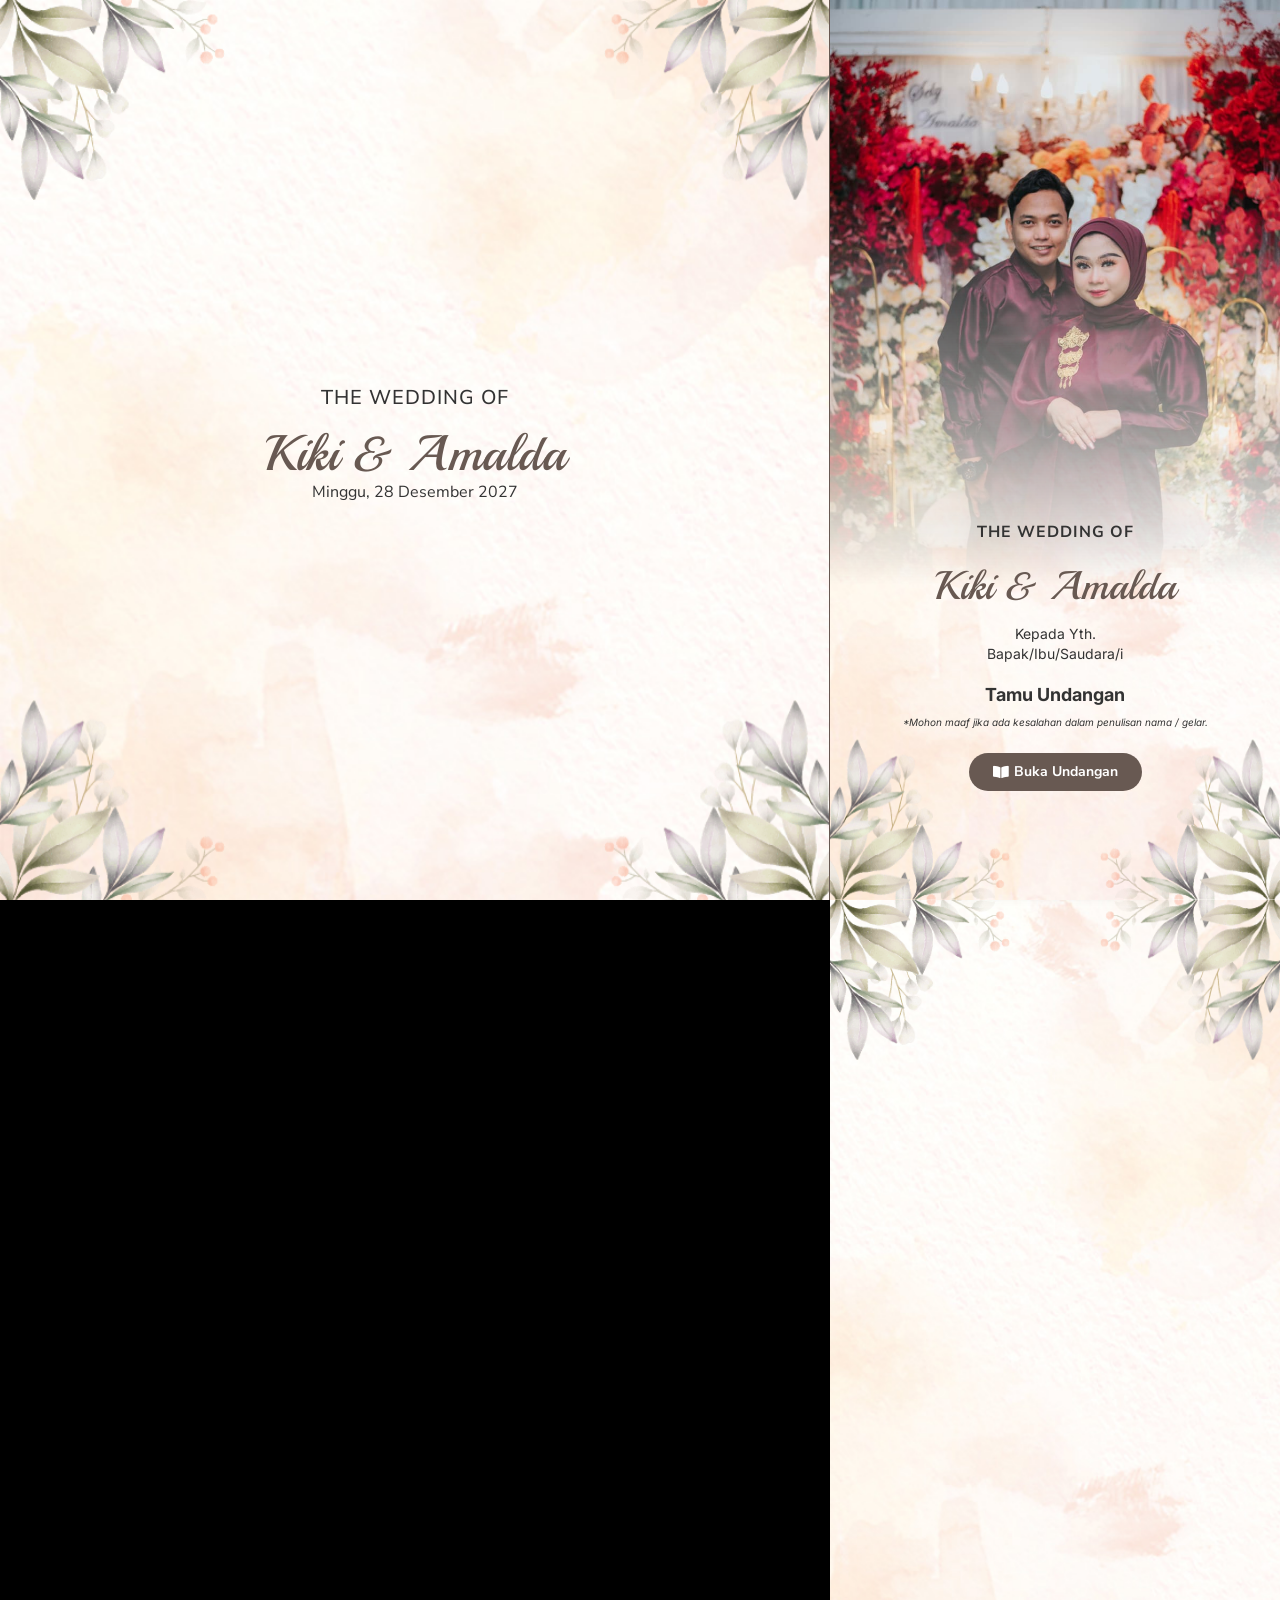
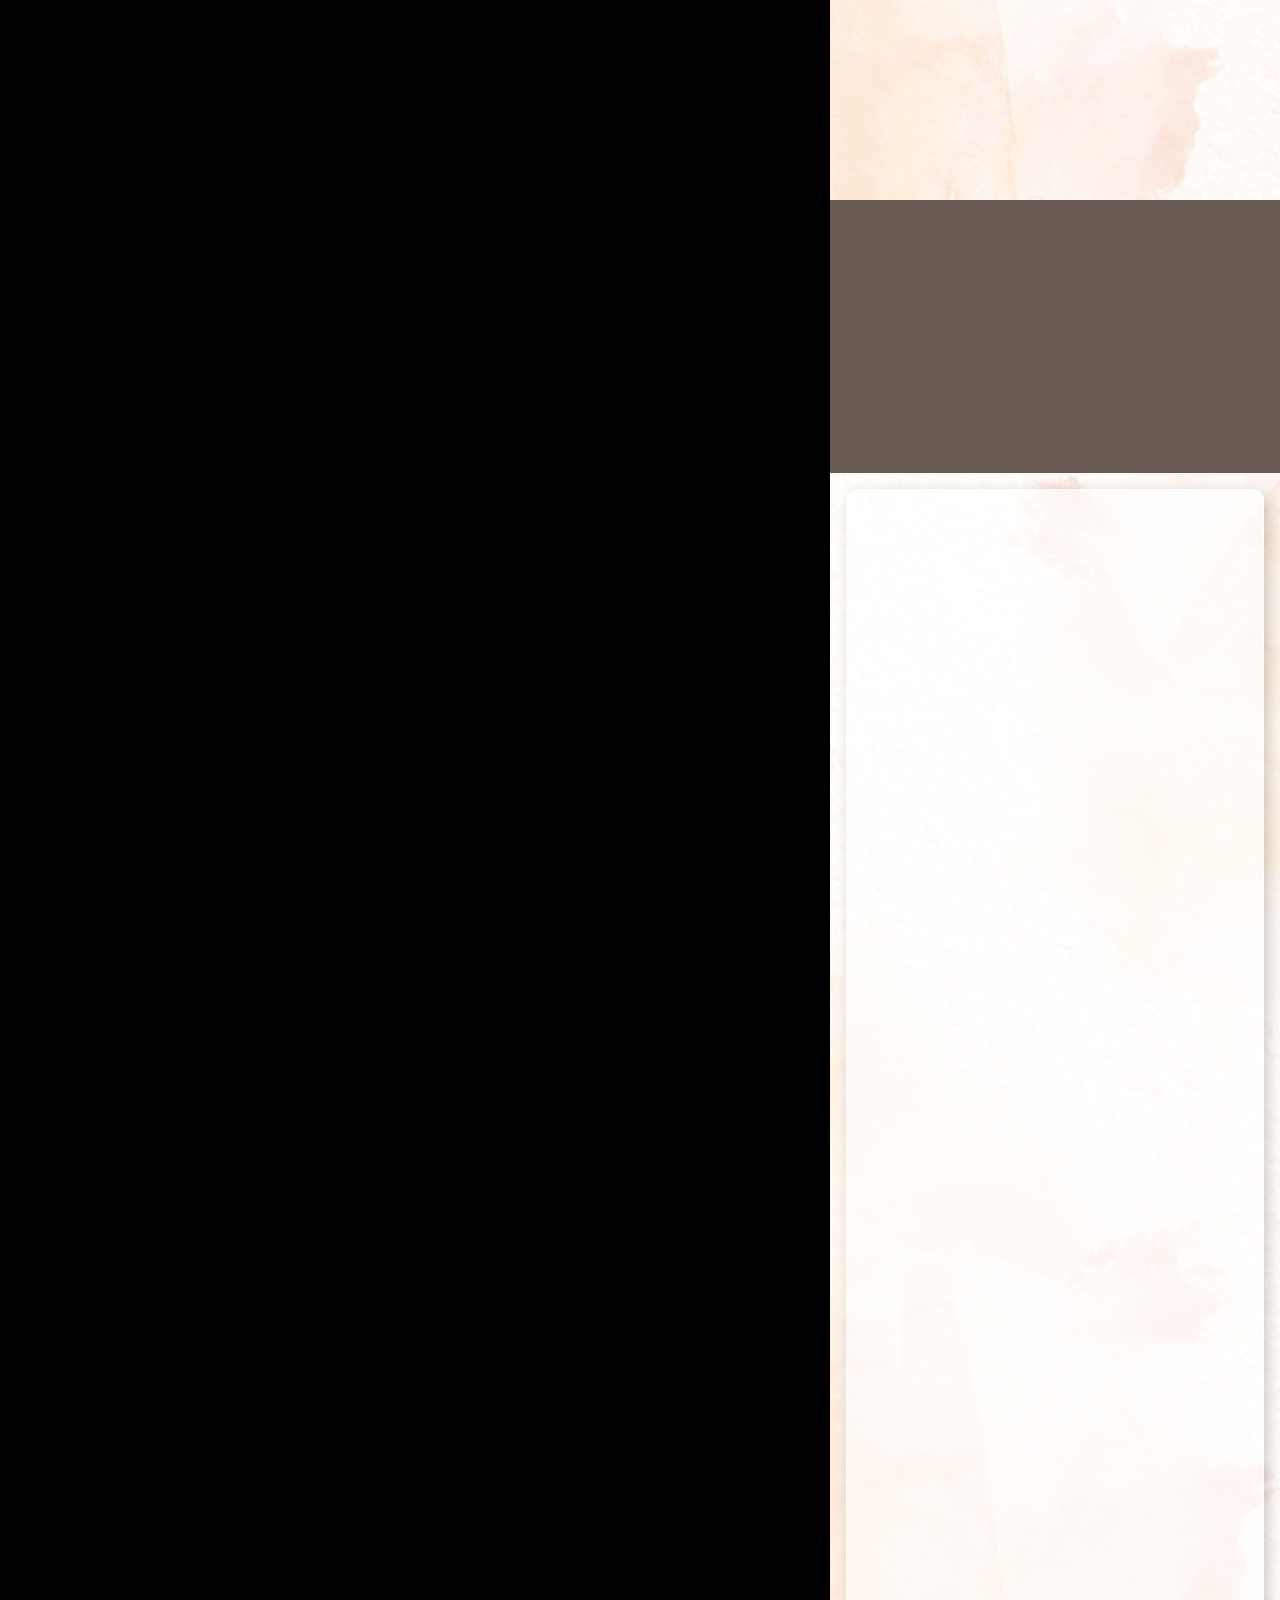
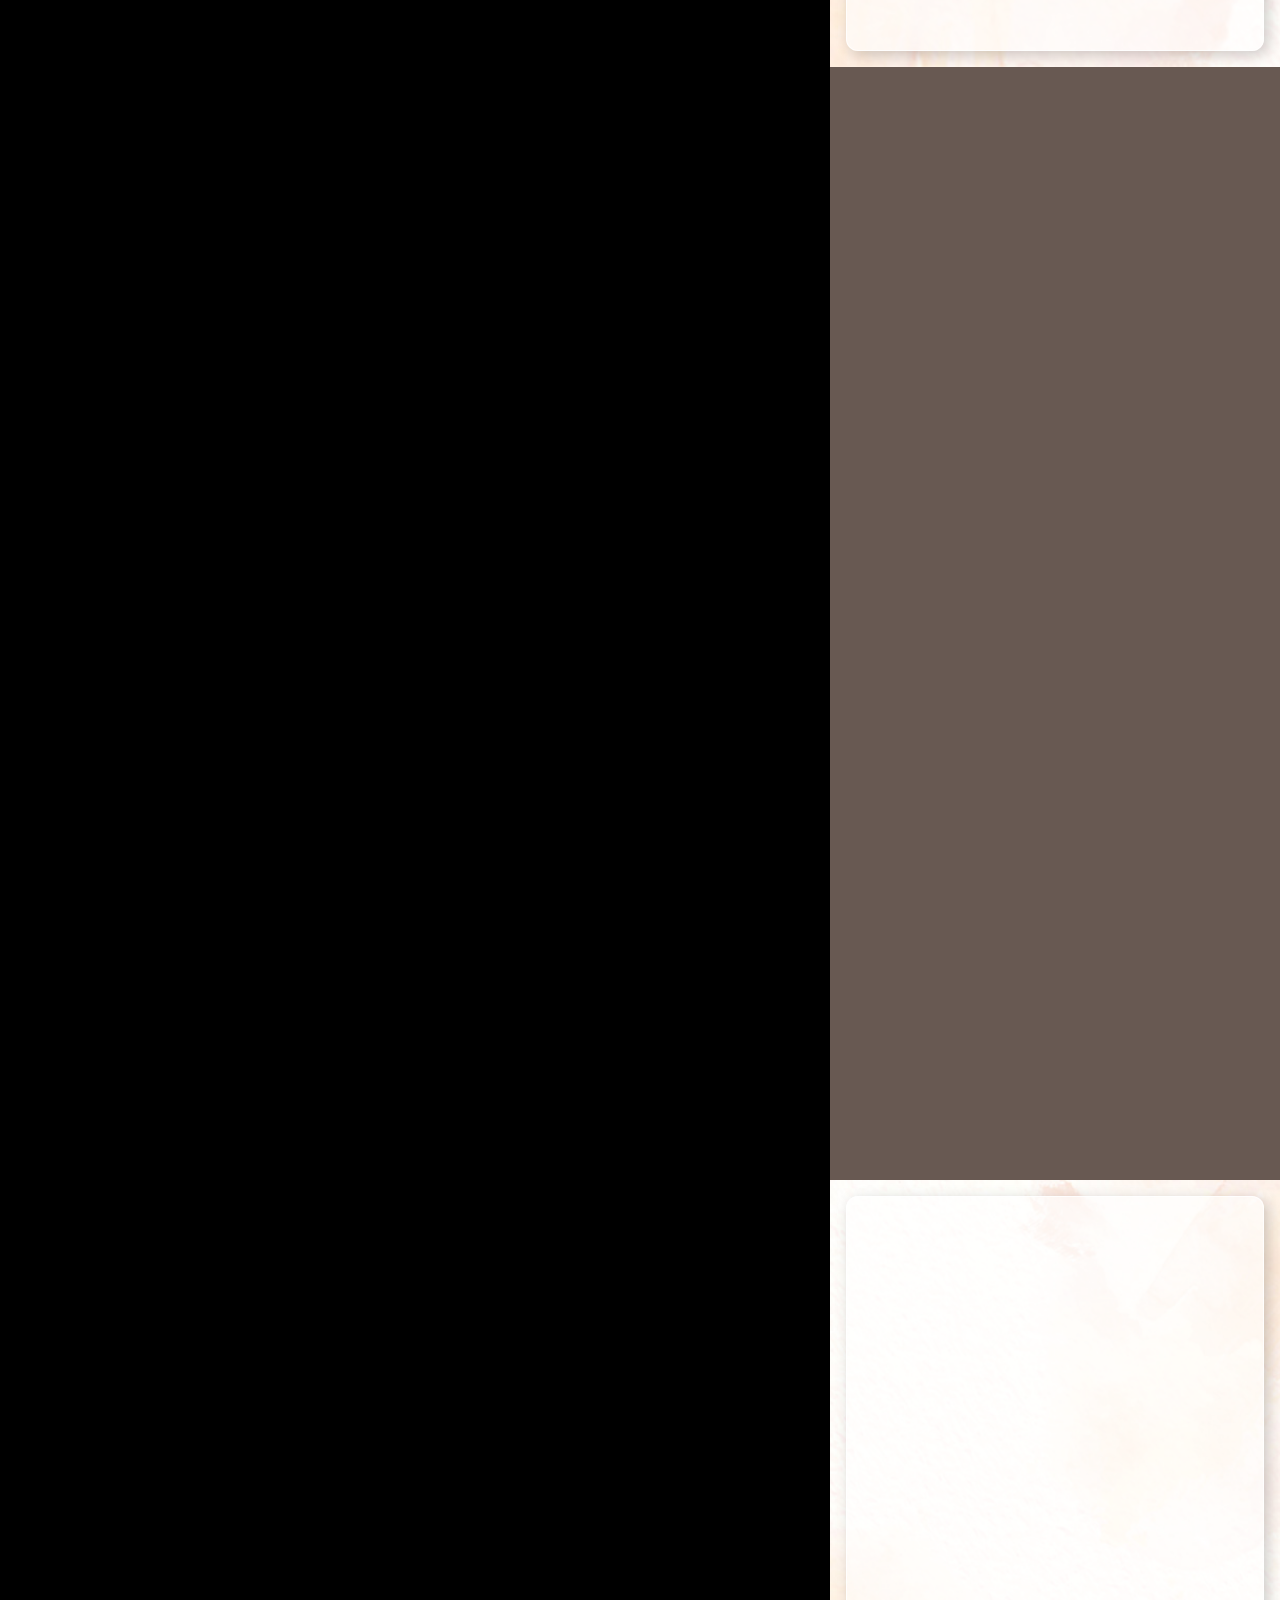
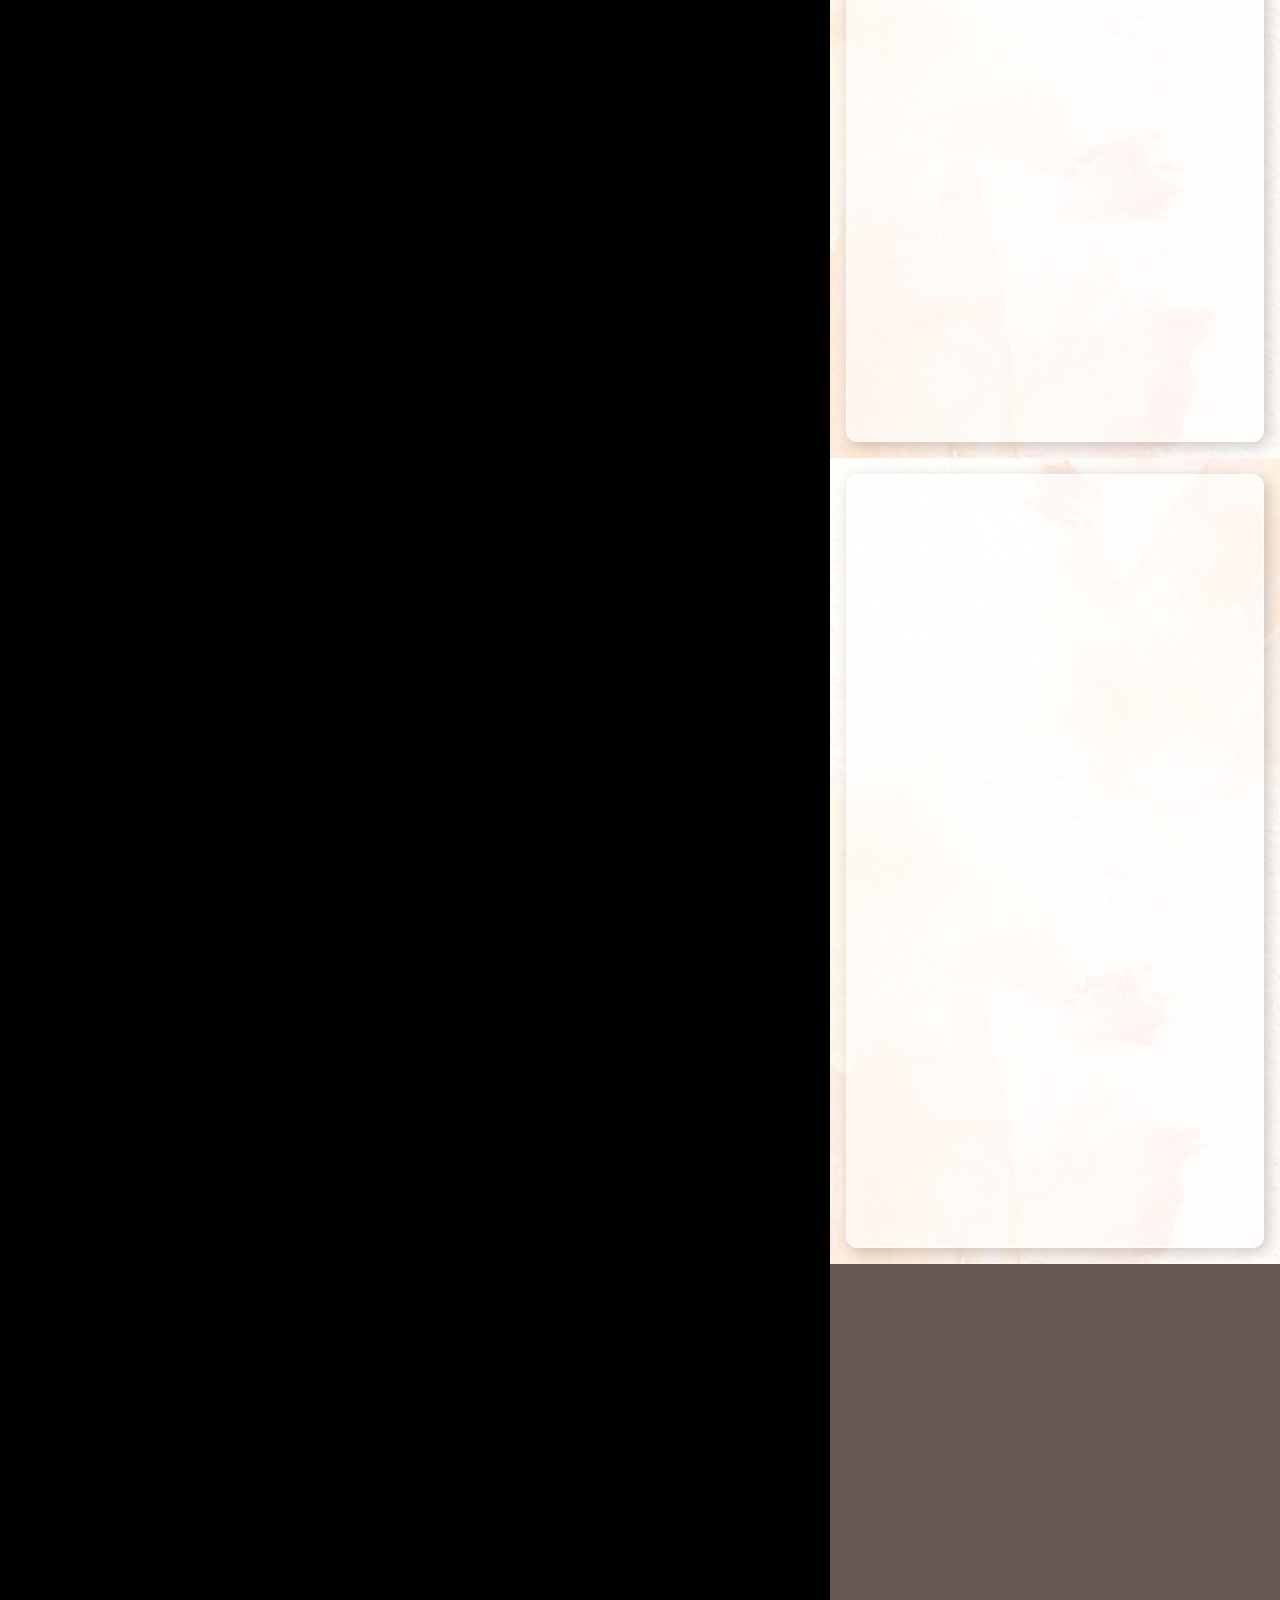
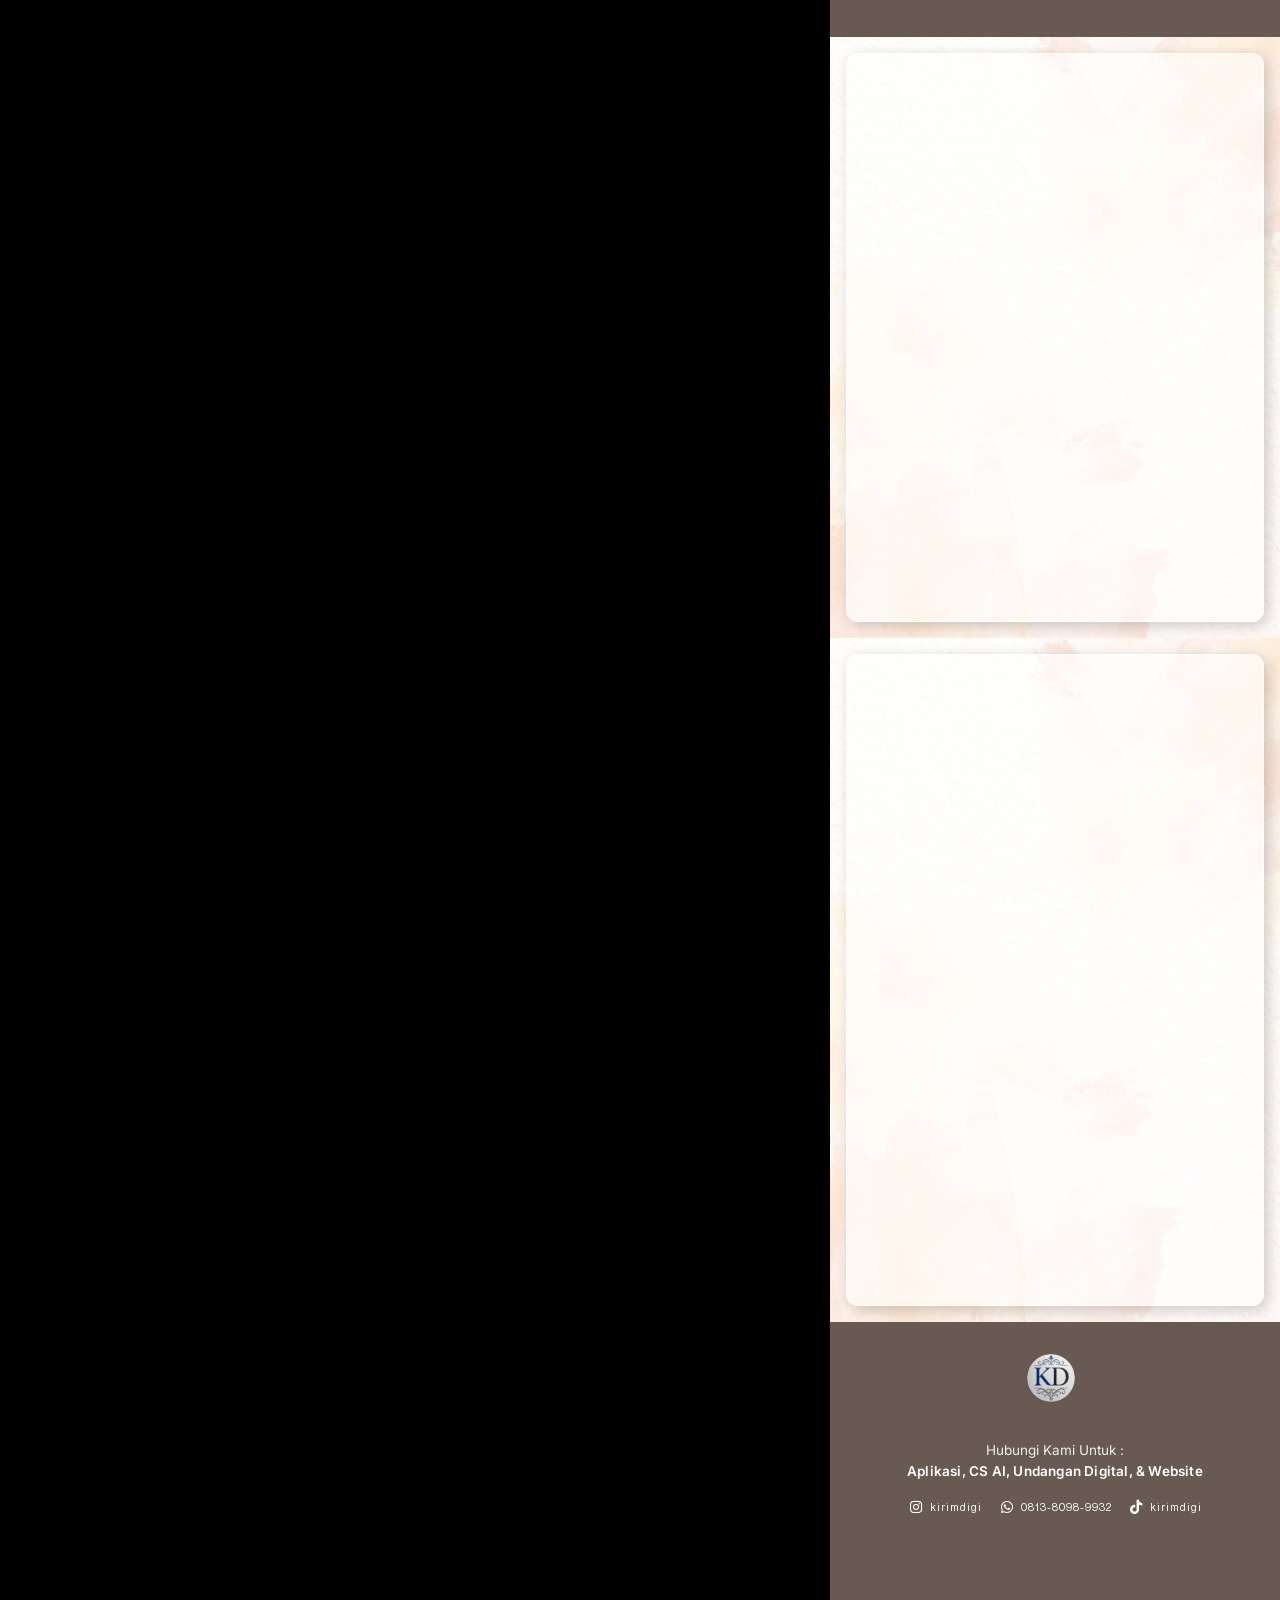
==== index.html @ b4b6f0a9 "Initial commit: Website Undangan Pernikahan Kiki & Amalda with RSVP Google Apps Script" ====
﻿<!doctype html>
<html lang="id" prefix="og: https://ogp.me/ns#">
  <head>
    <!-- Google Fonts for Invitimo Theme -->
    <link rel="preconnect" href="https://fonts.googleapis.com" />
    <link rel="preconnect" href="https://fonts.gstatic.com" crossorigin />
    <link
      href="https://fonts.googleapis.com/css2?family=Galada&family=Inter:wght@300;400;500;600;700;800&family=Lexend:wght@300;400;500;600;700&family=Nunito+Sans:ital,opsz,wght@0,6..12,300..800;1,6..12,300..800&family=Playball&family=Roboto+Slab:wght@300;400;500;700&family=Roboto:ital,wght@0,300;0,400;0,500;0,700;1,400&family=Sora:wght@300;400;600;700&display=swap"
      rel="stylesheet"
    />
    <style>
      .playball .elementor-heading-title,
      .playball {
        font-family: 'Playball', cursive !important;
      }
      .elementor-element-9d53b62 {
        text-align: center;
      }
      .elementor-element-9d53b62 > .elementor-widget-container {
        margin: 0;
        padding: 0 1em;
      }
      .elementor-element-9d53b62 .elementor-heading-title,
      .guest-name-title {
        font-family: 'Inter', Sans-serif !important;
        font-size: 18px !important;
        font-weight: 700 !important;
        color: #333333 !important;
        line-height: 1.4 !important;
      }
      .timeline-item__card-img {
        overflow: hidden !important;
        border-radius: 14px 14px 0 0 !important;
      }
                  .moments-gallery-card:hover {
        transform: translateY(-3px) scale(1.02);
        box-shadow: 0 8px 20px rgba(0,0,0,0.15) !important;
      }
      .moments-gallery-card img {
        width: 100% !important;
        height: auto !important;
        display: block !important;
      }
      .timeline-item__card-img img {
        width: 100% !important;
        height: auto !important;
        max-height: 520px !important;
        object-fit: cover !important;
        object-position: center !important;
        display: block !important;
        margin: 0 auto !important;
        border-radius: 14px 14px 0 0 !important;
      }
    </style>
    <meta charset="UTF-8" />
    <link rel="icon" type="image/png" href="ICON KIRIMDIGI.png" />
    <link rel="shortcut icon" type="image/png" href="ICON KIRIMDIGI.png" />
    <link rel="apple-touch-icon" href="ICON KIRIMDIGI.png" />
    <title>Kiki 🤎 Amalda</title>
    <meta
      name="description"
      content="Hadiri Pernikahan Kiki 🤎 Amalda. Hari Rabu, 9 Desember 2026 ya😊"
    />
    <meta name="robots" content="follow, noindex" />
    <meta property="og:locale" content="id_ID" />
    <meta property="og:type" content="article" />
    <meta property="og:title" content="Kiki 🤎 Amalda" />
    <meta
      property="og:description"
      content="Hadiri Pernikahan Kiki 🤎 Amalda. Hari Rabu, 9 Desember 2026 ya😊"
    />
    <meta property="og:url" content="https://invitimo2.my.id/s01/" />
    <meta property="og:site_name" content="Invisimple ID - Undangan Website" />
    <meta property="article:section" content="Pernikahan" />
    <meta property="og:updated_time" content="2026-07-03T22:02:33+07:00" />
    <meta property="og:image" content="https://i.pinimg.com/736x/e7/f1/50/e7f1507cf648170549f8c8dc455ece92.jpg" />
    <meta property="og:image:secure_url" content="https://i.pinimg.com/736x/e7/f1/50/e7f1507cf648170549f8c8dc455ece92.jpg" />
    <meta property="og:image:width" content="500" />
    <meta property="og:image:height" content="500" />
    <meta property="og:image:alt" content="Kiki 🤎 Amalda" />
    <meta property="og:image:type" content="image/jpeg" />
    <meta
      property="article:published_time"
      content="2024-10-15T21:14:21+07:00"
    />
    <meta
      property="article:modified_time"
      content="2026-07-03T22:02:33+07:00"
    />
    <meta name="twitter:card" content="summary_large_image" />
    <meta name="twitter:title" content="Kiki 🤎 Amalda" />
    <meta
      name="twitter:description"
      content="Hadiri Pernikahan Kiki 🤎 Amalda. Hari Rabu, 9 Desember 2026 ya😊"
    />
    <meta name="twitter:image" content="https://i.pinimg.com/736x/e7/f1/50/e7f1507cf648170549f8c8dc455ece92.jpg" />
    <meta name="twitter:label1" content="Ditulis oleh" />
    <meta name="twitter:data1" content="1nv1s1mpl3" />
    <meta name="twitter:label2" content="Waktunya membaca" />
    <meta name="twitter:data2" content="Kurang dari semenit" />
    <script type="application/ld+json" class="rank-math-schema">
      {
        "@context": "https://schema.org",
        "@graph": [
          {
            "@type": ["Person", "Organization"],
            "@id": "https://invitimo2.my.id/#person",
            "name": "Invisimple ID - Undangan Website",
            "logo": {
              "@type": "ImageObject",
              "@id": "https://invitimo2.my.id/#logo",
              "url": "https://the.invisimple.id/wp-content/uploads/2024/05/icon-invitaja-150x150.png",
              "contentUrl": "https://the.invisimple.id/wp-content/uploads/2024/05/icon-invitaja-150x150.png",
              "caption": "Invisimple ID - Undangan Website",
              "inLanguage": "id"
            },
            "image": {
              "@type": "ImageObject",
              "@id": "https://invitimo2.my.id/#logo",
              "url": "https://the.invisimple.id/wp-content/uploads/2024/05/icon-invitaja-150x150.png",
              "contentUrl": "https://the.invisimple.id/wp-content/uploads/2024/05/icon-invitaja-150x150.png",
              "caption": "Invisimple ID - Undangan Website",
              "inLanguage": "id"
            }
          },
          {
            "@type": "WebSite",
            "@id": "https://invitimo2.my.id/#website",
            "url": "https://invitimo2.my.id",
            "name": "Invisimple ID - Undangan Website",
            "publisher": { "@id": "https://invitimo2.my.id/#person" },
            "inLanguage": "id"
          },
          {
            "@type": "ImageObject",
            "@id": "https://i.pinimg.com/736x/e7/f1/50/e7f1507cf648170549f8c8dc455ece92.jpg",
            "url": "https://i.pinimg.com/736x/e7/f1/50/e7f1507cf648170549f8c8dc455ece92.jpg",
            "width": "500",
            "height": "500",
            "inLanguage": "id"
          },
          {
            "@type": "WebPage",
            "@id": "https://invitimo2.my.id/s01/#webpage",
            "url": "https://invitimo2.my.id/s01/",
            "name": "Kiki 🤎 Amalda",
            "datePublished": "2024-10-15T21:14:21+07:00",
            "dateModified": "2026-07-03T22:02:33+07:00",
            "isPartOf": { "@id": "https://invitimo2.my.id/#website" },
            "primaryImageOfPage": {
              "@id": "https://i.pinimg.com/736x/e7/f1/50/e7f1507cf648170549f8c8dc455ece92.jpg"
            },
            "inLanguage": "id"
          },
          {
            "@type": "Person",
            "@id": "https://invitimo2.my.id/author/1nv1t4j4/",
            "name": "1nv1s1mpl3",
            "url": "https://invitimo2.my.id/author/1nv1t4j4/",
            "image": {
              "@type": "ImageObject",
              "@id": "https://secure.gravatar.com/avatar/7261eb66b6b7f72535ce5fb6ec1b8146d1f240d1655f2af83056c2c59945e163?s=96&amp;d=mm&amp;r=g",
              "url": "https://secure.gravatar.com/avatar/7261eb66b6b7f72535ce5fb6ec1b8146d1f240d1655f2af83056c2c59945e163?s=96&amp;d=mm&amp;r=g",
              "caption": "1nv1s1mpl3",
              "inLanguage": "id"
            },
            "sameAs": ["http://invisimple.id"]
          },
          {
            "@type": "BlogPosting",
            "headline": "Kiki 🤎 Amalda",
            "datePublished": "2024-10-15T21:14:21+07:00",
            "dateModified": "2026-07-03T22:02:33+07:00",
            "articleSection": "Pernikahan",
            "author": {
              "@id": "https://invitimo2.my.id/author/1nv1t4j4/",
              "name": "1nv1s1mpl3"
            },
            "publisher": { "@id": "https://invitimo2.my.id/#person" },
            "description": "Hadiri Pernikahan Kiki 🤎 Amalda. Hari Rabu, 9 Desember 2026 ya😊",
            "name": "Kiki 🤎 Amalda",
            "@id": "https://invitimo2.my.id/s01/#richSnippet",
            "isPartOf": { "@id": "https://invitimo2.my.id/s01/#webpage" },
            "image": {
              "@id": "https://i.pinimg.com/736x/e7/f1/50/e7f1507cf648170549f8c8dc455ece92.jpg"
            },
            "inLanguage": "id",
            "mainEntityOfPage": {
              "@id": "https://invitimo2.my.id/s01/#webpage"
            }
          }
        ]
      }
    </script>
    <link rel="dns-prefetch" href="//the.invisimple.id" />
    <link
      rel="alternate"
      title="oEmbed (JSON)"
      type="application/json+oembed"
      href="wp-json/oembed/1.0/embed?url=https%3A%2F%2Finvitimo2.my.id%2Fs01%2F"
    />
    <link
      rel="alternate"
      title="oEmbed (XML)"
      type="text/xml+oembed"
      href="wp-json/oembed/1.0/embed-1?url=https%3A%2F%2Finvitimo2.my.id%2Fs01%2F&#038;format=xml"
    />
    <style id="wp-img-auto-sizes-contain-inline-css">
      img:is([sizes="auto" i], [sizes^="auto," i]) {
        contain-intrinsic-size: 3000px 1500px;
      }
    </style>
    <link
      data-optimized="1"
      rel="stylesheet"
      id="dce-animations-css"
      href="wp-content/litespeed/css/3da7654ff5803577bc431290d1123cc2.css?ver=23cc2"
      media="all"
    />
    <link
      data-optimized="1"
      rel="stylesheet"
      id="wdsfa-public-performance-guard-css"
      href="wp-content/litespeed/css/a1459ff4f9f7fcdefa09c263a36b1b50.css?ver=b1b50"
      media="all"
    />
    <style id="wp-emoji-styles-inline-css">
      img.wp-smiley,
      img.emoji {
        display: inline !important;
        border: none !important;
        box-shadow: none !important;
        height: 1em !important;
        width: 1em !important;
        margin: 0 0.07em !important;
        vertical-align: -0.1em !important;
        background: none !important;
        padding: 0 !important;
      }
    </style>
    <style id="wp-block-library-inline-css">
      :root {
        --wp-block-synced-color: #7a00df;
        --wp-block-synced-color--rgb: 122, 0, 223;
        --wp-bound-block-color: var(--wp-block-synced-color);
        --wp-editor-canvas-background: #ddd;
        --wp-admin-theme-color: #007cba;
        --wp-admin-theme-color--rgb: 0, 124, 186;
        --wp-admin-theme-color-darker-10: rgb(0, 107, 160.5);
        --wp-admin-theme-color-darker-10--rgb: 0, 107, 160.5;
        --wp-admin-theme-color-darker-20: #005a87;
        --wp-admin-theme-color-darker-20--rgb: 0, 90, 135;
        --wp-admin-border-width-focus: 2px;
      }
      @media (min-resolution: 192dpi) {
        :root {
          --wp-admin-border-width-focus: 1.5px;
        }
      }
      .wp-element-button {
        cursor: pointer;
      }
      :root .has-very-light-gray-background-color {
        background-color: #eee;
      }
      :root .has-very-dark-gray-background-color {
        background-color: #313131;
      }
      :root .has-very-light-gray-color {
        color: #eee;
      }
      :root .has-very-dark-gray-color {
        color: #313131;
      }
      :root .has-vivid-green-cyan-to-vivid-cyan-blue-gradient-background {
        background: linear-gradient(135deg, #00d084 0%, #0693e3 100%);
      }
      :root .has-purple-crush-gradient-background {
        background: linear-gradient(
          135deg,
          #34e2e4 0%,
          #4721fb 50%,
          #ab1dfe 100%
        );
      }
      :root .has-hazy-dawn-gradient-background {
        background: linear-gradient(135deg, #faaca8 0%, #dad0ec 100%);
      }
      :root .has-subdued-olive-gradient-background {
        background: linear-gradient(135deg, #fafae1 0%, #67a671 100%);
      }
      :root .has-atomic-cream-gradient-background {
        background: linear-gradient(135deg, #fdd79a 0%, #004a59 100%);
      }
      :root .has-nightshade-gradient-background {
        background: linear-gradient(135deg, #330968 0%, #31cdcf 100%);
      }
      :root .has-midnight-gradient-background {
        background: linear-gradient(135deg, #020381 0%, #2874fc 100%);
      }
      :root {
        --wp--preset--font-size--normal: 16px;
        --wp--preset--font-size--huge: 42px;
      }
      .has-regular-font-size {
        font-size: 1em;
      }
      .has-larger-font-size {
        font-size: 2.625em;
      }
      .has-normal-font-size {
        font-size: var(--wp--preset--font-size--normal);
      }
      .has-huge-font-size {
        font-size: var(--wp--preset--font-size--huge);
      }
      :root .has-text-align-center {
        text-align: center;
      }
      :root .has-text-align-left {
        text-align: left;
      }
      :root .has-text-align-right {
        text-align: right;
      }
      .has-fit-text {
        white-space: nowrap !important;
      }
      #end-resizable-editor-section {
        display: none;
      }
      .aligncenter {
        clear: both;
      }
      .items-justified-left {
        justify-content: flex-start;
      }
      .items-justified-center {
        justify-content: center;
      }
      .items-justified-right {
        justify-content: flex-end;
      }
      .items-justified-space-between {
        justify-content: space-between;
      }
      .screen-reader-text {
        border: 0;
        clip-path: inset(50%);
        height: 1px;
        margin: -1px;
        overflow: hidden;
        padding: 0;
        position: absolute;
        width: 1px;
        word-wrap: normal !important;
        word-break: normal !important;
      }
      .screen-reader-text:focus {
        background-color: #ddd;
        clip-path: none;
        color: #444;
        display: block;
        font-size: 1em;
        height: auto;
        left: 5px;
        line-height: normal;
        padding: 15px 23px 14px;
        text-decoration: none;
        top: 5px;
        width: auto;
        z-index: 100000;
      }
      html :where(.has-border-color) {
        border-style: solid;
      }
      html
        :where(
          [style^="border-color"],
          [style*=";border-color"],
          [style*="; border-color"]
        ) {
        border-style: solid;
      }
      html
        :where(
          [style^="border-top-color"],
          [style*=";border-top-color"],
          [style*="; border-top-color"]
        ) {
        border-top-style: solid;
      }
      html
        :where(
          [style^="border-right-color"],
          [style*=";border-right-color"],
          [style*="; border-right-color"]
        ) {
        border-right-style: solid;
      }
      html
        :where(
          [style^="border-bottom-color"],
          [style*=";border-bottom-color"],
          [style*="; border-bottom-color"]
        ) {
        border-bottom-style: solid;
      }
      html
        :where(
          [style^="border-left-color"],
          [style*=";border-left-color"],
          [style*="; border-left-color"]
        ) {
        border-left-style: solid;
      }
      html
        :where(
          [style^="border-width"],
          [style*=";border-width"],
          [style*="; border-width"]
        ) {
        border-style: solid;
      }
      html
        :where(
          [style^="border-top-width"],
          [style*=";border-top-width"],
          [style*="; border-top-width"]
        ) {
        border-top-style: solid;
      }
      html
        :where(
          [style^="border-right-width"],
          [style*=";border-right-width"],
          [style*="; border-right-width"]
        ) {
        border-right-style: solid;
      }
      html
        :where(
          [style^="border-bottom-width"],
          [style*=";border-bottom-width"],
          [style*="; border-bottom-width"]
        ) {
        border-bottom-style: solid;
      }
      html
        :where(
          [style^="border-left-width"],
          [style*=";border-left-width"],
          [style*="; border-left-width"]
        ) {
        border-left-style: solid;
      }
      html :where(img[class*="wp-image-"]) {
        height: auto;
        max-width: 100%;
      }
      :where(figure) {
        margin: 0 0 1em 0;
      }
      html :where(.is-position-sticky) {
        --wp-admin--admin-bar--position-offset: var(
          --wp-admin--admin-bar--height,
          0px
        );
      }
      @media screen and (max-width: 600px) {
        html :where(.is-position-sticky) {
          --wp-admin--admin-bar--position-offset: 0px;
        }
      }
    </style>
    <style id="classic-theme-styles-inline-css">
      .wp-block-button__link {
        color: #fff;
        background-color: #32373c;
        border-radius: 9999px;
        box-shadow: none;
        text-decoration: none;
        padding: calc(0.667em + 2px) calc(1.333em + 2px);
        font-size: 1.125em;
      }
      .wp-block-file__button {
        background: #32373c;
        color: #fff;
        text-decoration: none;
      }
    </style>
    <style id="wp-block-styles-placeholder-inline-css">
      :root {
        --wp-internal-comment: "Placeholder for wp_hoist_late_printed_styles() to replace with the block styles printed at wp_footer.";
      }
    </style>
    <link
      data-optimized="1"
      rel="stylesheet"
      id="dashicons-css"
      href="wp-content/litespeed/css/fab9de84fb7fd1bba4d74c6df14b8f56.css?ver=7f484"
      media="all"
    />
    <link
      data-optimized="1"
      rel="stylesheet"
      id="jet-engine-frontend-css"
      href="wp-content/litespeed/css/b16142220d591203853eff6e9c028162.css?ver=28162"
      media="all"
    />
    <style id="wp-global-styles-placeholder-inline-css">
      :root {
        --wp-internal-comment: "Placeholder for wp_hoist_late_printed_styles() to replace with the global-styles printed at wp_footer.";
      }
    </style>
    <link
      data-optimized="1"
      rel="stylesheet"
      id="uaf_client_css-css"
      href="wp-content/litespeed/css/3106206735201e72c0a5f14966d21150.css?ver=21150"
      media="all"
    />
    <link
      data-optimized="1"
      rel="stylesheet"
      id="wpb-lib-frontend-css"
      href="wp-content/litespeed/css/839c00762b002824df8bcd35f52e02fb.css?ver=e02fb"
      media="all"
    />
    <link
      data-optimized="1"
      rel="stylesheet"
      id="wds-elementor-css"
      href="wp-content/litespeed/css/a1b57068d461cb8f827b8b6b0d88c26b.css?ver=8c26b"
      media="all"
    />
    <link
      data-optimized="1"
      rel="stylesheet"
      id="saic_style-css"
      href="wp-content/litespeed/css/24b60853521d22cd5c7428067606d5bf.css?ver=6d5bf"
      media="screen"
    />
    <link
      data-optimized="1"
      rel="stylesheet"
      id="dce-style-css"
      href="wp-content/litespeed/css/b34ad9eec833f9b02fe8fe0973630591.css?ver=30591"
      media="all"
    />
    <link
      data-optimized="1"
      rel="stylesheet"
      id="dce-dynamic-visibility-css"
      href="wp-content/litespeed/css/eaea1868e6b9eed7c95a82316b2567b9.css?ver=567b9"
      media="all"
    />
    <link
      data-optimized="1"
      rel="stylesheet"
      id="dce-tooltip-css"
      href="wp-content/litespeed/css/22b70d3c044cbfb738f8d7ccd29b5fa9.css?ver=b5fa9"
      media="all"
    />
    <link
      data-optimized="1"
      rel="stylesheet"
      id="wds-reset-css"
      href="wp-content/litespeed/css/e679dd2250c432cf15cf40d2aaf879b8.css?ver=879b8"
      media="all"
    />
    <link
      data-optimized="1"
      rel="stylesheet"
      id="e-animation-fadeIn-css"
      href="wp-content/litespeed/css/cfd91b1afa6717a8f50aa83162fac1fb.css?ver=ac1fb"
      media="all"
    />
    <link
      data-optimized="1"
      rel="stylesheet"
      id="elementor-frontend-css"
      href="wp-content/litespeed/css/b7df2b92846c21d0de43a86d66881103.css?ver=81103"
      media="all"
    />
    <style id="elementor-frontend-inline-css">
      @-webkit-keyframes ha_fadeIn {
        0% {
          opacity: 0;
        }
        to {
          opacity: 1;
        }
      }
      @keyframes ha_fadeIn {
        0% {
          opacity: 0;
        }
        to {
          opacity: 1;
        }
      }
      @-webkit-keyframes ha_zoomIn {
        0% {
          opacity: 0;
          -webkit-transform: scale3d(0.3, 0.3, 0.3);
          transform: scale3d(0.3, 0.3, 0.3);
        }
        50% {
          opacity: 1;
        }
      }
      @keyframes ha_zoomIn {
        0% {
          opacity: 0;
          -webkit-transform: scale3d(0.3, 0.3, 0.3);
          transform: scale3d(0.3, 0.3, 0.3);
        }
        50% {
          opacity: 1;
        }
      }
      @-webkit-keyframes ha_rollIn {
        0% {
          opacity: 0;
          -webkit-transform: translate3d(-100%, 0, 0) rotate3d(0, 0, 1, -120deg);
          transform: translate3d(-100%, 0, 0) rotate3d(0, 0, 1, -120deg);
        }
        to {
          opacity: 1;
        }
      }
      @keyframes ha_rollIn {
        0% {
          opacity: 0;
          -webkit-transform: translate3d(-100%, 0, 0) rotate3d(0, 0, 1, -120deg);
          transform: translate3d(-100%, 0, 0) rotate3d(0, 0, 1, -120deg);
        }
        to {
          opacity: 1;
        }
      }
      @-webkit-keyframes ha_bounce {
        0%,
        20%,
        53%,
        to {
          -webkit-animation-timing-function: cubic-bezier(
            0.215,
            0.61,
            0.355,
            1
          );
          animation-timing-function: cubic-bezier(0.215, 0.61, 0.355, 1);
        }
        40%,
        43% {
          -webkit-transform: translate3d(0, -30px, 0) scaleY(1.1);
          transform: translate3d(0, -30px, 0) scaleY(1.1);
          -webkit-animation-timing-function: cubic-bezier(
            0.755,
            0.05,
            0.855,
            0.06
          );
          animation-timing-function: cubic-bezier(0.755, 0.05, 0.855, 0.06);
        }
        70% {
          -webkit-transform: translate3d(0, -15px, 0) scaleY(1.05);
          transform: translate3d(0, -15px, 0) scaleY(1.05);
          -webkit-animation-timing-function: cubic-bezier(
            0.755,
            0.05,
            0.855,
            0.06
          );
          animation-timing-function: cubic-bezier(0.755, 0.05, 0.855, 0.06);
        }
        80% {
          -webkit-transition-timing-function: cubic-bezier(
            0.215,
            0.61,
            0.355,
            1
          );
          transition-timing-function: cubic-bezier(0.215, 0.61, 0.355, 1);
          -webkit-transform: translate3d(0, 0, 0) scaleY(0.95);
          transform: translate3d(0, 0, 0) scaleY(0.95);
        }
        90% {
          -webkit-transform: translate3d(0, -4px, 0) scaleY(1.02);
          transform: translate3d(0, -4px, 0) scaleY(1.02);
        }
      }
      @keyframes ha_bounce {
        0%,
        20%,
        53%,
        to {
          -webkit-animation-timing-function: cubic-bezier(
            0.215,
            0.61,
            0.355,
            1
          );
          animation-timing-function: cubic-bezier(0.215, 0.61, 0.355, 1);
        }
        40%,
        43% {
          -webkit-transform: translate3d(0, -30px, 0) scaleY(1.1);
          transform: translate3d(0, -30px, 0) scaleY(1.1);
          -webkit-animation-timing-function: cubic-bezier(
            0.755,
            0.05,
            0.855,
            0.06
          );
          animation-timing-function: cubic-bezier(0.755, 0.05, 0.855, 0.06);
        }
        70% {
          -webkit-transform: translate3d(0, -15px, 0) scaleY(1.05);
          transform: translate3d(0, -15px, 0) scaleY(1.05);
          -webkit-animation-timing-function: cubic-bezier(
            0.755,
            0.05,
            0.855,
            0.06
          );
          animation-timing-function: cubic-bezier(0.755, 0.05, 0.855, 0.06);
        }
        80% {
          -webkit-transition-timing-function: cubic-bezier(
            0.215,
            0.61,
            0.355,
            1
          );
          transition-timing-function: cubic-bezier(0.215, 0.61, 0.355, 1);
          -webkit-transform: translate3d(0, 0, 0) scaleY(0.95);
          transform: translate3d(0, 0, 0) scaleY(0.95);
        }
        90% {
          -webkit-transform: translate3d(0, -4px, 0) scaleY(1.02);
          transform: translate3d(0, -4px, 0) scaleY(1.02);
        }
      }
      @-webkit-keyframes ha_bounceIn {
        0%,
        20%,
        40%,
        60%,
        80%,
        to {
          -webkit-animation-timing-function: cubic-bezier(
            0.215,
            0.61,
            0.355,
            1
          );
          animation-timing-function: cubic-bezier(0.215, 0.61, 0.355, 1);
        }
        0% {
          opacity: 0;
          -webkit-transform: scale3d(0.3, 0.3, 0.3);
          transform: scale3d(0.3, 0.3, 0.3);
        }
        20% {
          -webkit-transform: scale3d(1.1, 1.1, 1.1);
          transform: scale3d(1.1, 1.1, 1.1);
        }
        40% {
          -webkit-transform: scale3d(0.9, 0.9, 0.9);
          transform: scale3d(0.9, 0.9, 0.9);
        }
        60% {
          opacity: 1;
          -webkit-transform: scale3d(1.03, 1.03, 1.03);
          transform: scale3d(1.03, 1.03, 1.03);
        }
        80% {
          -webkit-transform: scale3d(0.97, 0.97, 0.97);
          transform: scale3d(0.97, 0.97, 0.97);
        }
        to {
          opacity: 1;
        }
      }
      @keyframes ha_bounceIn {
        0%,
        20%,
        40%,
        60%,
        80%,
        to {
          -webkit-animation-timing-function: cubic-bezier(
            0.215,
            0.61,
            0.355,
            1
          );
          animation-timing-function: cubic-bezier(0.215, 0.61, 0.355, 1);
        }
        0% {
          opacity: 0;
          -webkit-transform: scale3d(0.3, 0.3, 0.3);
          transform: scale3d(0.3, 0.3, 0.3);
        }
        20% {
          -webkit-transform: scale3d(1.1, 1.1, 1.1);
          transform: scale3d(1.1, 1.1, 1.1);
        }
        40% {
          -webkit-transform: scale3d(0.9, 0.9, 0.9);
          transform: scale3d(0.9, 0.9, 0.9);
        }
        60% {
          opacity: 1;
          -webkit-transform: scale3d(1.03, 1.03, 1.03);
          transform: scale3d(1.03, 1.03, 1.03);
        }
        80% {
          -webkit-transform: scale3d(0.97, 0.97, 0.97);
          transform: scale3d(0.97, 0.97, 0.97);
        }
        to {
          opacity: 1;
        }
      }
      @-webkit-keyframes ha_flipInX {
        0% {
          opacity: 0;
          -webkit-transform: perspective(400px) rotate3d(1, 0, 0, 90deg);
          transform: perspective(400px) rotate3d(1, 0, 0, 90deg);
          -webkit-animation-timing-function: ease-in;
          animation-timing-function: ease-in;
        }
        40% {
          -webkit-transform: perspective(400px) rotate3d(1, 0, 0, -20deg);
          transform: perspective(400px) rotate3d(1, 0, 0, -20deg);
          -webkit-animation-timing-function: ease-in;
          animation-timing-function: ease-in;
        }
        60% {
          opacity: 1;
          -webkit-transform: perspective(400px) rotate3d(1, 0, 0, 10deg);
          transform: perspective(400px) rotate3d(1, 0, 0, 10deg);
        }
        80% {
          -webkit-transform: perspective(400px) rotate3d(1, 0, 0, -5deg);
          transform: perspective(400px) rotate3d(1, 0, 0, -5deg);
        }
      }
      @keyframes ha_flipInX {
        0% {
          opacity: 0;
          -webkit-transform: perspective(400px) rotate3d(1, 0, 0, 90deg);
          transform: perspective(400px) rotate3d(1, 0, 0, 90deg);
          -webkit-animation-timing-function: ease-in;
          animation-timing-function: ease-in;
        }
        40% {
          -webkit-transform: perspective(400px) rotate3d(1, 0, 0, -20deg);
          transform: perspective(400px) rotate3d(1, 0, 0, -20deg);
          -webkit-animation-timing-function: ease-in;
          animation-timing-function: ease-in;
        }
        60% {
          opacity: 1;
          -webkit-transform: perspective(400px) rotate3d(1, 0, 0, 10deg);
          transform: perspective(400px) rotate3d(1, 0, 0, 10deg);
        }
        80% {
          -webkit-transform: perspective(400px) rotate3d(1, 0, 0, -5deg);
          transform: perspective(400px) rotate3d(1, 0, 0, -5deg);
        }
      }
      @-webkit-keyframes ha_flipInY {
        0% {
          opacity: 0;
          -webkit-transform: perspective(400px) rotate3d(0, 1, 0, 90deg);
          transform: perspective(400px) rotate3d(0, 1, 0, 90deg);
          -webkit-animation-timing-function: ease-in;
          animation-timing-function: ease-in;
        }
        40% {
          -webkit-transform: perspective(400px) rotate3d(0, 1, 0, -20deg);
          transform: perspective(400px) rotate3d(0, 1, 0, -20deg);
          -webkit-animation-timing-function: ease-in;
          animation-timing-function: ease-in;
        }
        60% {
          opacity: 1;
          -webkit-transform: perspective(400px) rotate3d(0, 1, 0, 10deg);
          transform: perspective(400px) rotate3d(0, 1, 0, 10deg);
        }
        80% {
          -webkit-transform: perspective(400px) rotate3d(0, 1, 0, -5deg);
          transform: perspective(400px) rotate3d(0, 1, 0, -5deg);
        }
      }
      @keyframes ha_flipInY {
        0% {
          opacity: 0;
          -webkit-transform: perspective(400px) rotate3d(0, 1, 0, 90deg);
          transform: perspective(400px) rotate3d(0, 1, 0, 90deg);
          -webkit-animation-timing-function: ease-in;
          animation-timing-function: ease-in;
        }
        40% {
          -webkit-transform: perspective(400px) rotate3d(0, 1, 0, -20deg);
          transform: perspective(400px) rotate3d(0, 1, 0, -20deg);
          -webkit-animation-timing-function: ease-in;
          animation-timing-function: ease-in;
        }
        60% {
          opacity: 1;
          -webkit-transform: perspective(400px) rotate3d(0, 1, 0, 10deg);
          transform: perspective(400px) rotate3d(0, 1, 0, 10deg);
        }
        80% {
          -webkit-transform: perspective(400px) rotate3d(0, 1, 0, -5deg);
          transform: perspective(400px) rotate3d(0, 1, 0, -5deg);
        }
      }
      @-webkit-keyframes ha_swing {
        20% {
          -webkit-transform: rotate3d(0, 0, 1, 15deg);
          transform: rotate3d(0, 0, 1, 15deg);
        }
        40% {
          -webkit-transform: rotate3d(0, 0, 1, -10deg);
          transform: rotate3d(0, 0, 1, -10deg);
        }
        60% {
          -webkit-transform: rotate3d(0, 0, 1, 5deg);
          transform: rotate3d(0, 0, 1, 5deg);
        }
        80% {
          -webkit-transform: rotate3d(0, 0, 1, -5deg);
          transform: rotate3d(0, 0, 1, -5deg);
        }
      }
      @keyframes ha_swing {
        20% {
          -webkit-transform: rotate3d(0, 0, 1, 15deg);
          transform: rotate3d(0, 0, 1, 15deg);
        }
        40% {
          -webkit-transform: rotate3d(0, 0, 1, -10deg);
          transform: rotate3d(0, 0, 1, -10deg);
        }
        60% {
          -webkit-transform: rotate3d(0, 0, 1, 5deg);
          transform: rotate3d(0, 0, 1, 5deg);
        }
        80% {
          -webkit-transform: rotate3d(0, 0, 1, -5deg);
          transform: rotate3d(0, 0, 1, -5deg);
        }
      }
      @-webkit-keyframes ha_slideInDown {
        0% {
          visibility: visible;
          -webkit-transform: translate3d(0, -100%, 0);
          transform: translate3d(0, -100%, 0);
        }
      }
      @keyframes ha_slideInDown {
        0% {
          visibility: visible;
          -webkit-transform: translate3d(0, -100%, 0);
          transform: translate3d(0, -100%, 0);
        }
      }
      @-webkit-keyframes ha_slideInUp {
        0% {
          visibility: visible;
          -webkit-transform: translate3d(0, 100%, 0);
          transform: translate3d(0, 100%, 0);
        }
      }
      @keyframes ha_slideInUp {
        0% {
          visibility: visible;
          -webkit-transform: translate3d(0, 100%, 0);
          transform: translate3d(0, 100%, 0);
        }
      }
      @-webkit-keyframes ha_slideInLeft {
        0% {
          visibility: visible;
          -webkit-transform: translate3d(-100%, 0, 0);
          transform: translate3d(-100%, 0, 0);
        }
      }
      @keyframes ha_slideInLeft {
        0% {
          visibility: visible;
          -webkit-transform: translate3d(-100%, 0, 0);
          transform: translate3d(-100%, 0, 0);
        }
      }
      @-webkit-keyframes ha_slideInRight {
        0% {
          visibility: visible;
          -webkit-transform: translate3d(100%, 0, 0);
          transform: translate3d(100%, 0, 0);
        }
      }
      @keyframes ha_slideInRight {
        0% {
          visibility: visible;
          -webkit-transform: translate3d(100%, 0, 0);
          transform: translate3d(100%, 0, 0);
        }
      }
      .ha_fadeIn {
        -webkit-animation-name: ha_fadeIn;
        animation-name: ha_fadeIn;
      }
      .ha_zoomIn {
        -webkit-animation-name: ha_zoomIn;
        animation-name: ha_zoomIn;
      }
      .ha_rollIn {
        -webkit-animation-name: ha_rollIn;
        animation-name: ha_rollIn;
      }
      .ha_bounce {
        -webkit-transform-origin: center bottom;
        -ms-transform-origin: center bottom;
        transform-origin: center bottom;
        -webkit-animation-name: ha_bounce;
        animation-name: ha_bounce;
      }
      .ha_bounceIn {
        -webkit-animation-name: ha_bounceIn;
        animation-name: ha_bounceIn;
        -webkit-animation-duration: 0.75s;
        -webkit-animation-duration: calc(var(--animate-duration) * 0.75);
        animation-duration: 0.75s;
        animation-duration: calc(var(--animate-duration) * 0.75);
      }
      .ha_flipInX,
      .ha_flipInY {
        -webkit-animation-name: ha_flipInX;
        animation-name: ha_flipInX;
        -webkit-backface-visibility: visible !important;
        backface-visibility: visible !important;
      }
      .ha_flipInY {
        -webkit-animation-name: ha_flipInY;
        animation-name: ha_flipInY;
      }
      .ha_swing {
        -webkit-transform-origin: top center;
        -ms-transform-origin: top center;
        transform-origin: top center;
        -webkit-animation-name: ha_swing;
        animation-name: ha_swing;
      }
      .ha_slideInDown {
        -webkit-animation-name: ha_slideInDown;
        animation-name: ha_slideInDown;
      }
      .ha_slideInUp {
        -webkit-animation-name: ha_slideInUp;
        animation-name: ha_slideInUp;
      }
      .ha_slideInLeft {
        -webkit-animation-name: ha_slideInLeft;
        animation-name: ha_slideInLeft;
      }
      .ha_slideInRight {
        -webkit-animation-name: ha_slideInRight;
        animation-name: ha_slideInRight;
      }
      .ha-css-transform-yes {
        -webkit-transition-duration: var(--ha-tfx-transition-duration, 0.2s);
        transition-duration: var(--ha-tfx-transition-duration, 0.2s);
        -webkit-transition-property: -webkit-transform;
        transition-property: transform;
        transition-property:
          transform,
          -webkit-transform;
        -webkit-transform: translate(
            var(--ha-tfx-translate-x, 0),
            var(--ha-tfx-translate-y, 0)
          )
          scale(var(--ha-tfx-scale-x, 1), var(--ha-tfx-scale-y, 1))
          skew(var(--ha-tfx-skew-x, 0), var(--ha-tfx-skew-y, 0))
          rotateX(var(--ha-tfx-rotate-x, 0)) rotateY(var(--ha-tfx-rotate-y, 0))
          rotateZ(var(--ha-tfx-rotate-z, 0));
        transform: translate(
            var(--ha-tfx-translate-x, 0),
            var(--ha-tfx-translate-y, 0)
          )
          scale(var(--ha-tfx-scale-x, 1), var(--ha-tfx-scale-y, 1))
          skew(var(--ha-tfx-skew-x, 0), var(--ha-tfx-skew-y, 0))
          rotateX(var(--ha-tfx-rotate-x, 0)) rotateY(var(--ha-tfx-rotate-y, 0))
          rotateZ(var(--ha-tfx-rotate-z, 0));
      }
      .ha-css-transform-yes:hover {
        -webkit-transform: translate(
            var(--ha-tfx-translate-x-hover, var(--ha-tfx-translate-x, 0)),
            var(--ha-tfx-translate-y-hover, var(--ha-tfx-translate-y, 0))
          )
          scale(
            var(--ha-tfx-scale-x-hover, var(--ha-tfx-scale-x, 1)),
            var(--ha-tfx-scale-y-hover, var(--ha-tfx-scale-y, 1))
          )
          skew(
            var(--ha-tfx-skew-x-hover, var(--ha-tfx-skew-x, 0)),
            var(--ha-tfx-skew-y-hover, var(--ha-tfx-skew-y, 0))
          )
          rotateX(var(--ha-tfx-rotate-x-hover, var(--ha-tfx-rotate-x, 0)))
          rotateY(var(--ha-tfx-rotate-y-hover, var(--ha-tfx-rotate-y, 0)))
          rotateZ(var(--ha-tfx-rotate-z-hover, var(--ha-tfx-rotate-z, 0)));
        transform: translate(
            var(--ha-tfx-translate-x-hover, var(--ha-tfx-translate-x, 0)),
            var(--ha-tfx-translate-y-hover, var(--ha-tfx-translate-y, 0))
          )
          scale(
            var(--ha-tfx-scale-x-hover, var(--ha-tfx-scale-x, 1)),
            var(--ha-tfx-scale-y-hover, var(--ha-tfx-scale-y, 1))
          )
          skew(
            var(--ha-tfx-skew-x-hover, var(--ha-tfx-skew-x, 0)),
            var(--ha-tfx-skew-y-hover, var(--ha-tfx-skew-y, 0))
          )
          rotateX(var(--ha-tfx-rotate-x-hover, var(--ha-tfx-rotate-x, 0)))
          rotateY(var(--ha-tfx-rotate-y-hover, var(--ha-tfx-rotate-y, 0)))
          rotateZ(var(--ha-tfx-rotate-z-hover, var(--ha-tfx-rotate-z, 0)));
      }
      .happy-addon > .elementor-widget-container {
        word-wrap: break-word;
        overflow-wrap: break-word;
      }
      .happy-addon > .elementor-widget-container,
      .happy-addon > .elementor-widget-container * {
        -webkit-box-sizing: border-box;
        box-sizing: border-box;
      }
      .happy-addon:not(:has(.elementor-widget-container)),
      .happy-addon:not(:has(.elementor-widget-container)) * {
        -webkit-box-sizing: border-box;
        box-sizing: border-box;
        word-wrap: break-word;
        overflow-wrap: break-word;
      }
      .happy-addon p:empty {
        display: none;
      }
      .happy-addon .elementor-inline-editing {
        min-height: auto !important;
      }
      .happy-addon-pro img {
        max-width: 100%;
        height: auto;
        -o-object-fit: cover;
        object-fit: cover;
      }
      .ha-screen-reader-text {
        position: absolute;
        overflow: hidden;
        clip: rect(1px, 1px, 1px, 1px);
        margin: -1px;
        padding: 0;
        width: 1px;
        height: 1px;
        border: 0;
        word-wrap: normal !important;
        -webkit-clip-path: inset(50%);
        clip-path: inset(50%);
      }
      .ha-has-bg-overlay > .elementor-widget-container {
        position: relative;
        z-index: 1;
      }
      .ha-has-bg-overlay > .elementor-widget-container:before {
        position: absolute;
        top: 0;
        left: 0;
        z-index: -1;
        width: 100%;
        height: 100%;
        content: "";
      }
      .ha-has-bg-overlay:not(:has(.elementor-widget-container)) {
        position: relative;
        z-index: 1;
      }
      .ha-has-bg-overlay:not(:has(.elementor-widget-container)):before {
        position: absolute;
        top: 0;
        left: 0;
        z-index: -1;
        width: 100%;
        height: 100%;
        content: "";
      }
      .ha-popup--is-enabled .ha-js-popup,
      .ha-popup--is-enabled .ha-js-popup img {
        cursor: -webkit-zoom-in !important;
        cursor: zoom-in !important;
      }
      .mfp-wrap .mfp-arrow,
      .mfp-wrap .mfp-close {
        background-color: #fff0;
      }
      .mfp-wrap .mfp-arrow:focus,
      .mfp-wrap .mfp-close:focus {
        outline-width: thin;
      }
      .ha-advanced-tooltip-enable {
        position: relative;
        cursor: pointer;
        --ha-tooltip-arrow-color: black;
        --ha-tooltip-arrow-distance: 0;
      }
      .ha-advanced-tooltip-enable .ha-advanced-tooltip-content {
        position: absolute;
        z-index: 999;
        display: none;
        padding: 5px 0;
        width: 120px;
        height: auto;
        border-radius: 6px;
        background-color: #000;
        color: #fff;
        text-align: center;
        opacity: 0;
      }
      .ha-advanced-tooltip-enable .ha-advanced-tooltip-content::after {
        position: absolute;
        border-width: 5px;
        border-style: solid;
        content: "";
      }
      .ha-advanced-tooltip-enable .ha-advanced-tooltip-content.no-arrow::after {
        visibility: hidden;
      }
      .ha-advanced-tooltip-enable .ha-advanced-tooltip-content.show {
        display: inline-block;
        opacity: 1;
      }
      .ha-advanced-tooltip-enable.ha-advanced-tooltip-top
        .ha-advanced-tooltip-content,
      body[data-elementor-device-mode="tablet"]
        .ha-advanced-tooltip-enable.ha-advanced-tooltip-tablet-top
        .ha-advanced-tooltip-content {
        top: unset;
        right: 0;
        bottom: calc(101% + var(--ha-tooltip-arrow-distance));
        left: 0;
        margin: 0 auto;
      }
      .ha-advanced-tooltip-enable.ha-advanced-tooltip-top
        .ha-advanced-tooltip-content::after,
      body[data-elementor-device-mode="tablet"]
        .ha-advanced-tooltip-enable.ha-advanced-tooltip-tablet-top
        .ha-advanced-tooltip-content::after {
        top: 100%;
        right: unset;
        bottom: unset;
        left: 50%;
        border-color: var(--ha-tooltip-arrow-color) #fff0 #fff0 #fff0;
        -webkit-transform: translateX(-50%);
        -ms-transform: translateX(-50%);
        transform: translateX(-50%);
      }
      .ha-advanced-tooltip-enable.ha-advanced-tooltip-bottom
        .ha-advanced-tooltip-content,
      body[data-elementor-device-mode="tablet"]
        .ha-advanced-tooltip-enable.ha-advanced-tooltip-tablet-bottom
        .ha-advanced-tooltip-content {
        top: calc(101% + var(--ha-tooltip-arrow-distance));
        right: 0;
        bottom: unset;
        left: 0;
        margin: 0 auto;
      }
      .ha-advanced-tooltip-enable.ha-advanced-tooltip-bottom
        .ha-advanced-tooltip-content::after,
      body[data-elementor-device-mode="tablet"]
        .ha-advanced-tooltip-enable.ha-advanced-tooltip-tablet-bottom
        .ha-advanced-tooltip-content::after {
        top: unset;
        right: unset;
        bottom: 100%;
        left: 50%;
        border-color: #fff0 #fff0 var(--ha-tooltip-arrow-color) #fff0;
        -webkit-transform: translateX(-50%);
        -ms-transform: translateX(-50%);
        transform: translateX(-50%);
      }
      .ha-advanced-tooltip-enable.ha-advanced-tooltip-left
        .ha-advanced-tooltip-content,
      body[data-elementor-device-mode="tablet"]
        .ha-advanced-tooltip-enable.ha-advanced-tooltip-tablet-left
        .ha-advanced-tooltip-content {
        top: 50%;
        right: calc(101% + var(--ha-tooltip-arrow-distance));
        bottom: unset;
        left: unset;
        -webkit-transform: translateY(-50%);
        -ms-transform: translateY(-50%);
        transform: translateY(-50%);
      }
      .ha-advanced-tooltip-enable.ha-advanced-tooltip-left
        .ha-advanced-tooltip-content::after,
      body[data-elementor-device-mode="tablet"]
        .ha-advanced-tooltip-enable.ha-advanced-tooltip-tablet-left
        .ha-advanced-tooltip-content::after {
        top: 50%;
        right: unset;
        bottom: unset;
        left: 100%;
        border-color: #fff0 #fff0 #fff0 var(--ha-tooltip-arrow-color);
        -webkit-transform: translateY(-50%);
        -ms-transform: translateY(-50%);
        transform: translateY(-50%);
      }
      .ha-advanced-tooltip-enable.ha-advanced-tooltip-right
        .ha-advanced-tooltip-content,
      body[data-elementor-device-mode="tablet"]
        .ha-advanced-tooltip-enable.ha-advanced-tooltip-tablet-right
        .ha-advanced-tooltip-content {
        top: 50%;
        right: unset;
        bottom: unset;
        left: calc(101% + var(--ha-tooltip-arrow-distance));
        -webkit-transform: translateY(-50%);
        -ms-transform: translateY(-50%);
        transform: translateY(-50%);
      }
      .ha-advanced-tooltip-enable.ha-advanced-tooltip-right
        .ha-advanced-tooltip-content::after,
      body[data-elementor-device-mode="tablet"]
        .ha-advanced-tooltip-enable.ha-advanced-tooltip-tablet-right
        .ha-advanced-tooltip-content::after {
        top: 50%;
        right: 100%;
        bottom: unset;
        left: unset;
        border-color: #fff0 var(--ha-tooltip-arrow-color) #fff0 #fff0;
        -webkit-transform: translateY(-50%);
        -ms-transform: translateY(-50%);
        transform: translateY(-50%);
      }
      body[data-elementor-device-mode="mobile"]
        .ha-advanced-tooltip-enable.ha-advanced-tooltip-mobile-top
        .ha-advanced-tooltip-content {
        top: unset;
        right: 0;
        bottom: calc(101% + var(--ha-tooltip-arrow-distance));
        left: 0;
        margin: 0 auto;
      }
      body[data-elementor-device-mode="mobile"]
        .ha-advanced-tooltip-enable.ha-advanced-tooltip-mobile-top
        .ha-advanced-tooltip-content::after {
        top: 100%;
        right: unset;
        bottom: unset;
        left: 50%;
        border-color: var(--ha-tooltip-arrow-color) #fff0 #fff0 #fff0;
        -webkit-transform: translateX(-50%);
        -ms-transform: translateX(-50%);
        transform: translateX(-50%);
      }
      body[data-elementor-device-mode="mobile"]
        .ha-advanced-tooltip-enable.ha-advanced-tooltip-mobile-bottom
        .ha-advanced-tooltip-content {
        top: calc(101% + var(--ha-tooltip-arrow-distance));
        right: 0;
        bottom: unset;
        left: 0;
        margin: 0 auto;
      }
      body[data-elementor-device-mode="mobile"]
        .ha-advanced-tooltip-enable.ha-advanced-tooltip-mobile-bottom
        .ha-advanced-tooltip-content::after {
        top: unset;
        right: unset;
        bottom: 100%;
        left: 50%;
        border-color: #fff0 #fff0 var(--ha-tooltip-arrow-color) #fff0;
        -webkit-transform: translateX(-50%);
        -ms-transform: translateX(-50%);
        transform: translateX(-50%);
      }
      body[data-elementor-device-mode="mobile"]
        .ha-advanced-tooltip-enable.ha-advanced-tooltip-mobile-left
        .ha-advanced-tooltip-content {
        top: 50%;
        right: calc(101% + var(--ha-tooltip-arrow-distance));
        bottom: unset;
        left: unset;
        -webkit-transform: translateY(-50%);
        -ms-transform: translateY(-50%);
        transform: translateY(-50%);
      }
      body[data-elementor-device-mode="mobile"]
        .ha-advanced-tooltip-enable.ha-advanced-tooltip-mobile-left
        .ha-advanced-tooltip-content::after {
        top: 50%;
        right: unset;
        bottom: unset;
        left: 100%;
        border-color: #fff0 #fff0 #fff0 var(--ha-tooltip-arrow-color);
        -webkit-transform: translateY(-50%);
        -ms-transform: translateY(-50%);
        transform: translateY(-50%);
      }
      body[data-elementor-device-mode="mobile"]
        .ha-advanced-tooltip-enable.ha-advanced-tooltip-mobile-right
        .ha-advanced-tooltip-content {
        top: 50%;
        right: unset;
        bottom: unset;
        left: calc(101% + var(--ha-tooltip-arrow-distance));
        -webkit-transform: translateY(-50%);
        -ms-transform: translateY(-50%);
        transform: translateY(-50%);
      }
      body[data-elementor-device-mode="mobile"]
        .ha-advanced-tooltip-enable.ha-advanced-tooltip-mobile-right
        .ha-advanced-tooltip-content::after {
        top: 50%;
        right: 100%;
        bottom: unset;
        left: unset;
        border-color: #fff0 var(--ha-tooltip-arrow-color) #fff0 #fff0;
        -webkit-transform: translateY(-50%);
        -ms-transform: translateY(-50%);
        transform: translateY(-50%);
      }
      body.elementor-editor-active .happy-addon.ha-gravityforms .gform_wrapper {
        display: block !important;
      }
      .ha-scroll-to-top-wrap.ha-scroll-to-top-hide {
        display: none;
      }
      .ha-scroll-to-top-wrap.edit-mode,
      .ha-scroll-to-top-wrap.single-page-off {
        display: none !important;
      }
      .ha-scroll-to-top-button {
        position: fixed;
        right: 15px;
        bottom: 15px;
        z-index: 9999;
        display: -webkit-box;
        display: -webkit-flex;
        display: -ms-flexbox;
        display: flex;
        -webkit-box-align: center;
        -webkit-align-items: center;
        align-items: center;
        -ms-flex-align: center;
        -webkit-box-pack: center;
        -ms-flex-pack: center;
        -webkit-justify-content: center;
        justify-content: center;
        width: 50px;
        height: 50px;
        border-radius: 50px;
        background-color: #5636d1;
        color: #fff;
        text-align: center;
        opacity: 1;
        cursor: pointer;
        -webkit-transition: all 0.3s;
        transition: all 0.3s;
      }
      .ha-scroll-to-top-button i {
        color: #fff;
        font-size: 16px;
      }
      .ha-scroll-to-top-button:hover {
        background-color: #e2498a;
      }
      .elementor-5286
        .elementor-element.elementor-element-4ed11ed:not(
          .elementor-motion-effects-element-type-background
        )
        > .elementor-widget-wrap,
      .elementor-5286
        .elementor-element.elementor-element-4ed11ed
        > .elementor-widget-wrap
        > .elementor-motion-effects-container
        > .elementor-motion-effects-layer {
        background-image: url(cover.jpeg);
      }
      .elementor-5286
        .elementor-element.elementor-element-6b9255c
        .elementor-heading-title {
        font-size: 40px;
      }
      .elementor-5286
        .elementor-element.elementor-element-6c34198
        .elementor-heading-title {
        font-size: 40px;
      }
      .elementor-5286
        .elementor-element.elementor-element-fb34700
        .elementor-heading-title {
        font-size: 40px;
      }
      .elementor-5286
        .elementor-element.elementor-element-7dd2cff
        .elementor-heading-title {
        font-size: 40px;
      }
      .elementor-5286
        .elementor-element.elementor-element-32bf3a6
        .elementor-heading-title {
        font-size: 65px;
      }
      .elementor-5286
        .elementor-element.elementor-element-130a191
        .elementor-heading-title {
        font-size: 65px;
      }
      .elementor-5286
        .elementor-element.elementor-element-516811d:not(
          .elementor-motion-effects-element-type-background
        ),
      .elementor-5286
        .elementor-element.elementor-element-516811d
        > .elementor-motion-effects-container
        > .elementor-motion-effects-layer {
        background-image: url(cover.jpeg);
      }
      .elementor-5286
        .elementor-element.elementor-element-197a70c
        .elementor-heading-title {
        font-size: 40px;
      }
      .elementor-5286
        .elementor-element.elementor-element-610d7c7
        .elementor-heading-title {
        font-size: 40px;
      }
      .elementor-5286
        .elementor-element.elementor-element-9583486
        .elementor-heading-title {
        font-size: 40px;
      }
      .elementor-5286
        .elementor-element.elementor-element-12102b4
        .elementor-heading-title {
        font-size: 40px;
      }
      .elementor-5286
        .elementor-element.elementor-element-555c1fc
        .elementor-heading-title {
        font-size: 40px;
      }
      .elementor-5286
        .elementor-element.elementor-element-ef853ec
        .elementor-heading-title {
        font-size: 40px;
      }
      .elementor-5286
        .elementor-element.elementor-element-08a9b53
        .elementor-heading-title {
        font-size: 40px;
      }
      .elementor-5286
        .elementor-element.elementor-element-6be2f61
        .elementor-heading-title {
        font-size: 40px;
      }
      .elementor-5286
        .elementor-element.elementor-element-ced729a
        .elementor-heading-title {
        font-size: 65px;
      }
      .elementor-5286
        .elementor-element.elementor-element-adf81ab
        .elementor-heading-title {
        font-size: 65px;
      }
      .elementor-5286
        .elementor-element.elementor-element-e990ba2
        .elementor-heading-title {
        font-size: 30px;
      }
      .elementor-5286
        .elementor-element.elementor-element-5b2ac20
        .elementor-heading-title {
        font-size: 30px;
      }
      .elementor-5286
        .elementor-element.elementor-element-a2bfa90
        .elementor-heading-title {
        font-size: 30px;
      }
      .elementor-5286
        .elementor-element.elementor-element-f0255b8
        .elementor-heading-title {
        font-size: 30px;
      }
      .elementor-5286
        .elementor-element.elementor-element-ea72e85.elementor-view-stacked
        .elementor-icon {
        background-color: #e8bbbb;
      }
      .elementor-5286
        .elementor-element.elementor-element-ea72e85.elementor-view-framed
        .elementor-icon,
      .elementor-5286
        .elementor-element.elementor-element-ea72e85.elementor-view-default
        .elementor-icon {
        color: #e8bbbb;
        border-color: #e8bbbb;
      }
      .elementor-5286
        .elementor-element.elementor-element-ea72e85.elementor-view-framed
        .elementor-icon,
      .elementor-5286
        .elementor-element.elementor-element-ea72e85.elementor-view-default
        .elementor-icon
        svg {
        fill: #e8bbbb;
      }
      .elementor-5286
        .elementor-element.elementor-element-40869e4.elementor-view-stacked
        .elementor-icon {
        background-color: #fff;
      }
      .elementor-5286
        .elementor-element.elementor-element-40869e4.elementor-view-framed
        .elementor-icon,
      .elementor-5286
        .elementor-element.elementor-element-40869e4.elementor-view-default
        .elementor-icon {
        color: #fff;
        border-color: #fff;
      }
      .elementor-5286
        .elementor-element.elementor-element-40869e4.elementor-view-framed
        .elementor-icon,
      .elementor-5286
        .elementor-element.elementor-element-40869e4.elementor-view-default
        .elementor-icon
        svg {
        fill: #fff;
      }
      .elementor-5286
        .elementor-element.elementor-element-74b163a.elementor-view-stacked
        .elementor-icon {
        background-color: #000;
      }
      .elementor-5286
        .elementor-element.elementor-element-74b163a.elementor-view-framed
        .elementor-icon,
      .elementor-5286
        .elementor-element.elementor-element-74b163a.elementor-view-default
        .elementor-icon {
        color: #000;
        border-color: #000;
      }
      .elementor-5286
        .elementor-element.elementor-element-74b163a.elementor-view-framed
        .elementor-icon,
      .elementor-5286
        .elementor-element.elementor-element-74b163a.elementor-view-default
        .elementor-icon
        svg {
        fill: #000;
      }
      .elementor-5286
        .elementor-element.elementor-element-61c1bbb.elementor-view-stacked
        .elementor-icon {
        background-color: #000;
      }
      .elementor-5286
        .elementor-element.elementor-element-61c1bbb.elementor-view-framed
        .elementor-icon,
      .elementor-5286
        .elementor-element.elementor-element-61c1bbb.elementor-view-default
        .elementor-icon {
        color: #000;
        border-color: #000;
      }
      .elementor-5286
        .elementor-element.elementor-element-61c1bbb.elementor-view-framed
        .elementor-icon,
      .elementor-5286
        .elementor-element.elementor-element-61c1bbb.elementor-view-default
        .elementor-icon
        svg {
        fill: #000;
      }
    </style>
    <link
      data-optimized="1"
      rel="stylesheet"
      id="widget-image-css"
      href="wp-content/litespeed/css/b09c7ec17e215663e0c07a2c1beab37b.css?ver=ab37b"
      media="all"
    />
    <link
      data-optimized="1"
      rel="stylesheet"
      id="e-animation-fadeInDown-css"
      href="wp-content/litespeed/css/f1ecd991d3fe2be93cd297f13df7c23b.css?ver=7c23b"
      media="all"
    />
    <link
      data-optimized="1"
      rel="stylesheet"
      id="widget-lottie-css"
      href="wp-content/litespeed/css/c4145f4581400f1279979849c392a0dd.css?ver=2a0dd"
      media="all"
    />
    <link
      data-optimized="1"
      rel="stylesheet"
      id="widget-heading-css"
      href="wp-content/litespeed/css/5d0e2269d7d3eab23b80fbb8771e7254.css?ver=e7254"
      media="all"
    />
    <link
      data-optimized="1"
      rel="stylesheet"
      id="e-animation-zoomIn-css"
      href="wp-content/litespeed/css/45f7f7af74d40382868a730a918ea446.css?ver=ea446"
      media="all"
    />
    <link
      data-optimized="1"
      rel="stylesheet"
      id="e-animation-fadeInUp-css"
      href="wp-content/litespeed/css/e2abfbdee59a32f2fe9ca5997480a40b.css?ver=0a40b"
      media="all"
    />
    <link
      data-optimized="1"
      rel="stylesheet"
      id="widget-icon-list-css"
      href="wp-content/litespeed/css/e53480f5814cb5325d6f05669ed3328c.css?ver=3328c"
      media="all"
    />
    <link
      data-optimized="1"
      rel="stylesheet"
      id="e-animation-shrink-css"
      href="wp-content/litespeed/css/57eb0d432808eca5061b09ed660e5b28.css?ver=e5b28"
      media="all"
    />
    <link
      data-optimized="1"
      rel="stylesheet"
      id="widget-spacer-css"
      href="wp-content/litespeed/css/7893b78554721cf464bf6680aa453b48.css?ver=53b48"
      media="all"
    />
    <link
      data-optimized="1"
      rel="stylesheet"
      id="swiper-css"
      href="wp-content/litespeed/css/619c1ff1ab02ef83c3d9323aac2793e4.css?ver=793e4"
      media="all"
    />
    <link
      data-optimized="1"
      rel="stylesheet"
      id="e-swiper-css"
      href="wp-content/litespeed/css/b080a53317ed7b59839553c8103ca245.css?ver=ca245"
      media="all"
    />
    <link
      data-optimized="1"
      rel="stylesheet"
      id="widget-countdown-css"
      href="wp-content/litespeed/css/f75caa9673ece908eba4c0e0adb98ee5.css?ver=98ee5"
      media="all"
    />
    <link
      data-optimized="1"
      rel="stylesheet"
      id="jet-elements-css"
      href="wp-content/litespeed/css/b3583e82b16cb01dcced6b62456c9b43.css?ver=c9b43"
      media="all"
    />
    <link
      data-optimized="1"
      rel="stylesheet"
      id="jet-timeline-css"
      href="wp-content/litespeed/css/9bb704b8a0bd80a9a12d9843af5ba9a6.css?ver=ba9a6"
      media="all"
    />
    <link
      data-optimized="1"
      rel="stylesheet"
      id="jet-timeline-skin-css"
      href="wp-content/litespeed/css/d9dbc77cba30a21054ee68907dc52825.css?ver=52825"
      media="all"
    />
    <link
      data-optimized="1"
      rel="stylesheet"
      id="widget-gallery-css"
      href="wp-content/litespeed/css/63c47301c64a3bc9af1102d83f491f80.css?ver=91f80"
      media="all"
    />
    <link
      data-optimized="1"
      rel="stylesheet"
      id="elementor-gallery-css"
      href="wp-content/litespeed/css/eaaf17776b32ccd109bfa1adb0863426.css?ver=63426"
      media="all"
    />
    <link
      data-optimized="1"
      rel="stylesheet"
      id="e-transitions-css"
      href="wp-content/litespeed/css/952c4cb97e918543a3a3bec1a902184d.css?ver=2184d"
      media="all"
    />
    <link
      data-optimized="1"
      rel="stylesheet"
      id="dce-copy-to-clipboard-css"
      href="wp-content/litespeed/css/24f12d6ff3e1243490c92abb0d8f133d.css?ver=f133d"
      media="all"
    />
    <link
      data-optimized="1"
      rel="stylesheet"
      id="dce-prism-css-css"
      href="wp-content/litespeed/css/f2d5efe0788ef14e41ac7c02672ab989.css?ver=ab989"
      media="all"
    />
    <link
      data-optimized="1"
      rel="stylesheet"
      id="dce-prism-line-numbers-css-css"
      href="wp-content/litespeed/css/39fc4883157786232cc738a43a9d23be.css?ver=d23be"
      media="all"
    />
    <link
      data-optimized="1"
      rel="stylesheet"
      id="e-animation-bounceInUp-css"
      href="wp-content/litespeed/css/d19b4eb5462d23bffb421b193f6b8d22.css?ver=b8d22"
      media="all"
    />
    <link
      data-optimized="1"
      rel="stylesheet"
      id="wds-rsvp-only-css"
      href="wp-content/litespeed/css/957d42babccff95391d478ac1201d928.css?ver=1d928"
      media="all"
    />
    <link
      data-optimized="1"
      rel="stylesheet"
      id="e-animation-grow-css"
      href="wp-content/litespeed/css/f9e2c0390170449f02d9f2bdbc4eb1eb.css?ver=eb1eb"
      media="all"
    />
    <link
      data-optimized="1"
      rel="stylesheet"
      id="e-sticky-css"
      href="wp-content/litespeed/css/e418732e3ae28b0f9b53da397aff944c.css?ver=f944c"
      media="all"
    />
    <link
      data-optimized="1"
      rel="stylesheet"
      id="elementor-icons-css"
      href="wp-content/litespeed/css/5c7205ed7d4ad1915e7e9915f81b932a.css?ver=b932a"
      media="all"
    />
    <link
      data-optimized="1"
      rel="stylesheet"
      id="elementor-post-7-css"
      href="wp-content/litespeed/css/f7484d6b05401f85ca3fb2fa0b1618b0.css?ver=618b0"
      media="all"
    />
    <link
      data-optimized="1"
      rel="stylesheet"
      id="font-awesome-5-all-css"
      href="wp-content/litespeed/css/80aa11044e58cd85f53695caab7c4a82.css?ver=c4a82"
      media="all"
    />
    <link
      data-optimized="1"
      rel="stylesheet"
      id="font-awesome-4-shim-css"
      href="wp-content/litespeed/css/f54855b60b0a000c944150498c81a3f4.css?ver=1a3f4"
      media="all"
    />
    <link
      data-optimized="1"
      rel="stylesheet"
      id="elementor-post-5286-css"
      href="wp-content/litespeed/css/2068dba6c173836a63eac30692794293.css?ver=94293"
      media="all"
    />
    <link
      data-optimized="1"
      rel="stylesheet"
      id="happy-icons-css"
      href="wp-content/litespeed/css/bb05afb26f39aaa3eb197be965a0075e.css?ver=0075e"
      media="all"
    />
    <link
      data-optimized="1"
      rel="stylesheet"
      id="font-awesome-css"
      href="wp-content/litespeed/css/a2c4e3a21b507cf7482fa23bf0d8482c.css?ver=8482c"
      media="all"
    />
    <style id="jet-form-builder-honeypot-inline-css">
      .jfb-user-info,
      .jfb-user-info input {
        position: absolute !important;
        top: 0 !important;
        left: 0 !important;
        width: 1px !important;
        height: 1px !important;
        overflow: hidden !important;
        clip-path: inset(50%) !important;
        white-space: nowrap !important;
        user-select: none !important;
        -webkit-user-select: none !important;
        pointer-events: none !important;
      }
    </style>
    <link
      data-optimized="1"
      rel="stylesheet"
      id="elementor-gf-robotoslab-css"
      href="wp-content/litespeed/css/be0defc63e95c49fcf918d6cbe4058b7.css?ver=058b7"
      media="all"
    />
    <link
      data-optimized="1"
      rel="stylesheet"
      id="elementor-gf-roboto-css"
      href="wp-content/litespeed/css/00993602ff718cd10b87d92496ac3752.css?ver=c3752"
      media="all"
    />
    <link
      data-optimized="1"
      rel="stylesheet"
      id="elementor-gf-lexend-css"
      href="wp-content/litespeed/css/d83d386940f8ee41cb1b5ff7d8b7bc68.css?ver=7bc68"
      media="all"
    />
    <link
      data-optimized="1"
      rel="stylesheet"
      id="elementor-gf-nunitosans-css"
      href="wp-content/litespeed/css/2934ef090596cd1d6c9b379554b3389e.css?ver=3389e"
      media="all"
    />
    <link
      data-optimized="1"
      rel="stylesheet"
      id="elementor-gf-galada-css"
      href="wp-content/litespeed/css/a39021eae3dde9b8eb2f218eedce1dc0.css?ver=e1dc0"
      media="all"
    />
    <link
      data-optimized="1"
      rel="stylesheet"
      id="elementor-gf-inter-css"
      href="wp-content/litespeed/css/d123b56d27ddc4a74d999299b959feb1.css?ver=9feb1"
      media="all"
    />
    <link
      data-optimized="1"
      rel="stylesheet"
      id="elementor-gf-sora-css"
      href="wp-content/litespeed/css/1bcbd00554cb13a513a2d6b12c1848ca.css?ver=848ca"
      media="all"
    />
    <link
      data-optimized="1"
      rel="stylesheet"
      id="elementor-icons-shared-0-css"
      href="wp-content/litespeed/css/bbddee0e2cbafb4524fd7e621c641d90.css?ver=41d90"
      media="all"
    />
    <link
      data-optimized="1"
      rel="stylesheet"
      id="elementor-icons-fa-solid-css"
      href="wp-content/litespeed/css/75c06e1a8678f8f2fe9991957b97e3e7.css?ver=7e3e7"
      media="all"
    />
    <link
      data-optimized="1"
      rel="stylesheet"
      id="elementor-icons-shared-1-css"
      href="wp-content/litespeed/css/bb05afb26f39aaa3eb197be965a0075e.css?ver=0075e"
      media="all"
    />
    <link
      data-optimized="1"
      rel="stylesheet"
      id="elementor-icons-happy-icons-css"
      href="wp-content/litespeed/css/bb05afb26f39aaa3eb197be965a0075e.css?ver=0075e"
      media="all"
    />
    <link
      data-optimized="1"
      rel="stylesheet"
      id="elementor-icons-fa-brands-css"
      href="wp-content/litespeed/css/95918c6b2e5e44b3fe94f05e8abf4dc0.css?ver=f4dc0"
      media="all"
    />
    <link
      data-optimized="1"
      rel="stylesheet"
      id="elementor-icons-fa-regular-css"
      href="wp-content/litespeed/css/f89c9cb3421d967df2794730341e4629.css?ver=e4629"
      media="all"
    />
    <script data-optimized="1" id="jquery-core-js-extra">
      var aagb_local_object = {
        ajax_url: "https://invitimo2.my.id/wp-admin/admin-ajax.php",
        nonce: "6fb3076acf",
        licensing: "",
        assets:
          "https://the.invisimple.id/wp-content/plugins/advanced-accordion-block/assets/",
      };
    </script>
    <script
      id="jquery-core-js"
      src="wp-includes/js/jquery/jquery.js?ver=3.7.1"
    ></script>
    <script
      data-optimized="1"
      id="jquery-migrate-js"
      src="wp-content/litespeed/js/15ae9c1c75727a77d6d681ede55a4c06.js?ver=3f2bc"
    ></script>
    <script
      data-optimized="1"
      id="font-awesome-4-shim-js"
      src="wp-content/litespeed/js/e46d02acdc00caee96d188307418b703.js?ver=8b703"
    ></script>
    <script
      data-optimized="1"
      id="dom-purify-js"
      src="wp-content/litespeed/js/dbfb80fe03c8524f8c1a224b98e9364d.js?ver=9364d"
    ></script>
    <link rel="https://api.w.org/" href="wp-json/index.htm" />
    <link
      rel="alternate"
      title="JSON"
      type="application/json"
      href="https://invitimo2.my.id/wp-json/wp/v2/posts/6600"
    />
    <link
      rel="EditURI"
      type="application/rsd+xml"
      title="RSD"
      href="https://invitimo2.my.id/xmlrpc.php?rsd"
    />
    <meta name="generator" content="WordPress 7.1.2" />
    <link rel="shortlink" href="https://invitimo2.my.id/?p=6600" />
    <meta name="color-scheme" content="light dark" />
    <meta name="google" content="notranslate" />
    <script>
      jQuery(function ($) {
        $("[name='viewport']").attr(
          "content",
          "width=device-width, initial-scale=1.0, maximum-scale=1.0, user-scalable=no",
        );
      });
    </script>
    <meta
      name="generator"
      content="Elementor 4.2.4; features: additional_custom_breakpoints; settings: css_print_method-external, google_font-enabled, font_display-auto"
    />
    <script data-optimized="1" type="text/javascript">
      function hardReload() {
        localStorage.removeItem("hardReload");
        window.location.reload(!0);
      }
      window.addEventListener("beforeunload", function (event) {
        localStorage.setItem("hardReload", "true");
      });
      if (localStorage.getItem("hardReload") === "true") {
        hardReload();
      }
      window.onbeforeunload = function () {
        window.scrollTo(0, 0);
      };
    </script>
    <style>
      .playball .elementor-heading-title,
      .playball {
        font-family: 'Playball', cursive !important;
      }
      .elementor-element-9d53b62 {
        text-align: center;
      }
      .elementor-element-9d53b62 > .elementor-widget-container {
        margin: 0;
        padding: 0 1em;
      }
      .elementor-element-9d53b62 .elementor-heading-title,
      .guest-name-title {
        font-family: 'Inter', Sans-serif !important;
        font-size: 18px !important;
        font-weight: 700 !important;
        color: #333333 !important;
        line-height: 1.4 !important;
      }
      .timeline-item__card-img {
        overflow: hidden !important;
        border-radius: 14px 14px 0 0 !important;
      }
                  .moments-gallery-card:hover {
        transform: translateY(-3px) scale(1.02);
        box-shadow: 0 8px 20px rgba(0,0,0,0.15) !important;
      }
      .moments-gallery-card img {
        width: 100% !important;
        height: auto !important;
        display: block !important;
      }
      .timeline-item__card-img img {
        width: 100% !important;
        height: auto !important;
        max-height: 520px !important;
        object-fit: cover !important;
        object-position: center !important;
        display: block !important;
        margin: 0 auto !important;
        border-radius: 14px 14px 0 0 !important;
      }
    </style>
    <script>
      (function (w, d, s, l, i) {
        w[l] = w[l] || [];
        w[l].push({ "gtm.start": new Date().getTime(), event: "gtm.js" });
        var f = d.getElementsByTagName(s)[0],
          j = d.createElement(s),
          dl = l != "dataLayer" ? "&l=" + l : "";
        j.async = true;
        j.src = "https://www.googletagmanager.com/gtm.js?id=" + i + dl;
        f.parentNode.insertBefore(j, f);
      })(window, document, "script", "dataLayer", "GTM-T4B3LZ2");
    </script>
    <link
      rel="icon"
      href="wp-content/uploads/jet-form-builder/4a5dabbb0367e947760bbfd565f04031/2025/09/INVITIMO.jpeg"
      sizes="32x32"
    />
    <link
      rel="icon"
      href="wp-content/uploads/jet-form-builder/4a5dabbb0367e947760bbfd565f04031/2025/09/INVITIMO.jpeg"
      sizes="192x192"
    />
    <link
      rel="apple-touch-icon"
      href="wp-content/uploads/jet-form-builder/4a5dabbb0367e947760bbfd565f04031/2025/09/INVITIMO.jpeg"
    />
    <meta
      name="msapplication-TileImage"
      content="https://the.invisimple.id/wp-content/uploads/jet-form-builder/4a5dabbb0367e947760bbfd565f04031/2025/09/INVITIMO.jpeg"
    />
    <style id="wp-custom-css">
      body {
        margin: 0 auto;
      }
      .elementor-widget-button {
        -webkit-tap-highlight-color: #fff0;
      }
      .elementor-widget-image img {
        -webkit-tap-highlight-color: #fff0;
      }
      img {
        -webkit-tap-highlight-color: #fff0;
      }
      a {
        -webkit-tap-highlight-color: #fff0;
      }
      svg {
        -webkit-tap-highlight-color: #fff0;
      }
      p {
        margin-block-start: 0;
        margin-block-end: 0;
      }
      input[type="datetime-local"] {
        color-scheme: light;
      }
      textarea.form-control {
        min-height: 125px !important;
      }
      .btn-menu-mobile {
        color: #fff !important;
      }
      .child {
        background-color: red !important;
      }
      button.jet-form-builder__submit {
        justify-content: center !important;
        width: 100%;
      }
      .jet-form-builder-repeater__remove {
        margin: 0 0 0 10px;
        text-decoration: none !important;
        font-size: 14px;
        color: #fff;
        background: #ee1e1e;
        border: 2px solid #ee1e1e;
        border-radius: 8px;
      }
      .jet-form-builder-repeater__remove:hover {
        scale: 0.85;
        color: #fff;
        background: #9e1414;
        border: 2px solid #9e1414;
      }
      .jet-form-builder__field-label.for-checkbox :checked + span::before {
        font-size: 20px;
        background-color: #0da88c !important;
      }
      .jet-form-builder__field-label > span::before {
        font-size: 20px !important;
        border-style: solid;
        border-width: 2px 2px 2px 2px !important;
        border-color: #0da88c !important;
      }
      .field-type-radio-field {
        text-align: center;
        align-items: center;
      }
      .jet-form-builder__field-wrap.checkradio-wrap {
        margin-right: 15px;
        margin-left: 15px;
      }
      .checkradio-wrap {
        display: flex;
        flex-direction: row;
        flex-wrap: nowrap;
        width: auto !important;
      }
      .jet-form-builder__field-label.for-radio :checked + span::before {
        background-color: #0da88c !important;
      }
      .jet-form-builder__fields-group {
        display: flex !important;
        flex-direction: row !important;
      }
      .jet-form-builder-file-upload__file-remove svg {
        display: none;
      }
      .jet-form-builder-file-upload__file-remove::after {
        content: "\f14e" !important;
        font-family: "bootstrap-icons";
        font-size: 12px;
        color: #fff;
        padding: 2px 4px;
        border-radius: 4px;
      }
      .jet-form-builder-file-upload__file-invalid-marker {
        top: auto !important;
        right: auto !important;
        background-color: rgb(255 0 0) !important;
        bottom: 0 !important;
        width: 100% !important;
        border-radius: 0 0 4px 4px !important;
        height: 20px !important;
        font-family: Inter, Helvetica, sans-serif !important;
      }
      .jet-form-builder-file-upload__file-invalid-marker svg {
        display: none;
      }
      .jet-form-builder-file-upload__file-invalid-marker::before {
        content: "File tidak sesuai!";
        color: #fff;
        font-size: 10px;
        font-weight: 600;
      }
      .wds-jfb-image-field.is-gallery .wds-jfb-image-field__items {
        grid-template-columns: repeat(4, minmax(0, 1fr)) !important;
      }
      @media (max-width: 767px) {
        .wds-jfb-image-field.is-gallery .wds-jfb-image-field__items {
          grid-template-columns: repeat(2, minmax(0, 1fr)) !important;
          padding: 0em 1.5em !important;
        }
      }
      .wds-jfb-image-field__overlay-action.is-remove {
        right: 7px;
        background: red !important;
        color: white !important;
      }
      .wds-jfb-image-field__overlay-action.is-remove:hover {
        scale: 0.97 !important;
        color: white !important;
      }
      .wds-jfb-image-crop__ratio-preview {
        display: block !important;
      }
      #kt_scrolltop {
        display: none !important;
      }
    </style>
    <meta
      name="viewport"
      content="width=device-width, initial-scale=1.0, viewport-fit=cover"
    />
  </head>
  <body
    class="wp-singular post-template-default single single-post postid-6600 single-format-standard wp-custom-logo wp-embed-responsive wp-theme-weddingsaas-wp wp-child-theme-weddingsaas-wp-child elementor-default elementor-template-canvas elementor-kit-7 elementor-page-5286 elementor-page-916707 elementor-page-843619 elementor-page-843600 elementor-page-805683"
  >
    <noscript
      ><iframe
        src="https://www.googletagmanager.com/ns.html?id=GTM-T4B3LZ2"
        height="0"
        width="0"
        style="display: none; visibility: hidden"
      ></iframe
    ></noscript>
    <div
      data-elementor-type="single-post"
      data-post-id="6600"
      data-obj-id="6600"
      data-elementor-id="5286"
      class="elementor elementor-5286 e-post-6600 elementor-location-single post-6600 post type-post status-publish format-standard has-post-thumbnail hentry category-pernikahan template-pernikahan-special-01"
      data-elementor-settings='{"ha_cmc_init_switcher":"no"}'
      data-elementor-post-type="elementor_library"
    >
      <section
        class="elementor-section elementor-top-section elementor-element elementor-element-88f49fe elementor-section-full_width elementor-section-height-default elementor-section-height-default"
        data-id="88f49fe"
        data-element_type="section"
        data-e-type="section"
        data-settings='{"jet_parallax_layout_list":[]}'
      >
        <div class="elementor-container elementor-column-gap-default">
          <div
            class="elementor-column elementor-col-50 elementor-top-column elementor-element elementor-element-0e4d46f elementor-hidden-mobile"
            data-id="0e4d46f"
            data-element_type="column"
            data-e-type="column"
            data-settings='{"background_background":"classic"}'
          >
            <div class="elementor-widget-wrap elementor-element-populated">
              <div
                class="elementor-element elementor-element-2314939 elementor-widget elementor-widget-html"
                data-id="2314939"
                data-element_type="widget"
                data-e-type="widget"
                data-widget_type="html.default"
              >
                <div class="elementor-widget-container">
                  <style>
      .playball .elementor-heading-title,
      .playball {
        font-family: 'Playball', cursive !important;
      }
      .elementor-element-9d53b62 {
        text-align: center;
      }
      .elementor-element-9d53b62 > .elementor-widget-container {
        margin: 0;
        padding: 0 1em;
      }
      .elementor-element-9d53b62 .elementor-heading-title,
      .guest-name-title {
        font-family: 'Inter', Sans-serif !important;
        font-size: 18px !important;
        font-weight: 700 !important;
        color: #333333 !important;
        line-height: 1.4 !important;
      }
      .timeline-item__card-img {
        overflow: hidden !important;
        border-radius: 14px 14px 0 0 !important;
      }
                  .moments-gallery-card:hover {
        transform: translateY(-3px) scale(1.02);
        box-shadow: 0 8px 20px rgba(0,0,0,0.15) !important;
      }
      .moments-gallery-card img {
        width: 100% !important;
        height: auto !important;
        display: block !important;
      }
      .timeline-item__card-img img {
        width: 100% !important;
        height: auto !important;
        max-height: 520px !important;
        object-fit: cover !important;
        object-position: center !important;
        display: block !important;
        margin: 0 auto !important;
        border-radius: 14px 14px 0 0 !important;
      }
    </style>
                </div>
              </div>
              <section
                data-dce-background-image-url="https://the.invisimple.id/wp-content/uploads/2024/09/eks-01-bg-01.jpg"
                class="elementor-section elementor-inner-section elementor-element elementor-element-57ddfd8 elementor-section-full_width elementor-section-height-min-height elementor-section-height-default"
                data-id="57ddfd8"
                data-element_type="section"
                data-e-type="section"
                data-settings='{"jet_parallax_layout_list":[],"background_background":"classic"}'
              >
                <div class="elementor-background-overlay"></div>
                <div class="elementor-container elementor-column-gap-default">
                  <div
                    class="elementor-column elementor-col-100 elementor-inner-column elementor-element elementor-element-2663752"
                    data-id="2663752"
                    data-element_type="column"
                    data-e-type="column"
                  >
                    <div
                      class="elementor-widget-wrap elementor-element-populated"
                    >
                      <div
                        class="elementor-element elementor-element-62b46d4 animated-slow elementor-widget__width-auto elementor-absolute elementor-invisible elementor-widget elementor-widget-image"
                        data-id="62b46d4"
                        data-element_type="widget"
                        data-e-type="widget"
                        data-settings='{"_animation":"fadeIn","_position":"absolute"}'
                        data-widget_type="image.default"
                      >
                        <div class="elementor-widget-container">
                          <div class="dce-animations">
                            <img
                              width="203"
                              height="180"
                              src="wp-content/uploads/2024/09/asset-01-01.png"
                              class="attachment-full size-full wp-image-4283"
                              alt=""
                            />
                          </div>
                        </div>
                      </div>
                      <div
                        class="elementor-element elementor-element-a661433 animated-slow elementor-widget__width-auto elementor-absolute e-transform elementor-invisible elementor-widget elementor-widget-image"
                        data-id="a661433"
                        data-element_type="widget"
                        data-e-type="widget"
                        data-settings='{"_animation":"fadeIn","_position":"absolute","_transform_flipX_effect":"transform"}'
                        data-widget_type="image.default"
                      >
                        <div class="elementor-widget-container">
                          <div class="dce-animations">
                            <img
                              width="203"
                              height="180"
                              src="wp-content/uploads/2024/09/asset-01-01.png"
                              class="attachment-full size-full wp-image-4283"
                              alt=""
                            />
                          </div>
                        </div>
                      </div>
                      <div
                        class="elementor-element elementor-element-b54aea4 animated-slow elementor-widget__width-auto elementor-absolute e-transform e-transform elementor-invisible elementor-widget elementor-widget-image"
                        data-id="b54aea4"
                        data-element_type="widget"
                        data-e-type="widget"
                        data-settings='{"_animation":"fadeIn","_position":"absolute","_transform_flipX_effect":"transform","_transform_flipY_effect":"transform"}'
                        data-widget_type="image.default"
                      >
                        <div class="elementor-widget-container">
                          <div class="dce-animations">
                            <img
                              width="203"
                              height="180"
                              src="wp-content/uploads/2024/09/asset-01-01.png"
                              class="attachment-full size-full wp-image-4283"
                              alt=""
                            />
                          </div>
                        </div>
                      </div>
                      <div
                        class="elementor-element elementor-element-24813ac animated-slow elementor-widget__width-auto elementor-absolute e-transform elementor-invisible elementor-widget elementor-widget-image"
                        data-id="24813ac"
                        data-element_type="widget"
                        data-e-type="widget"
                        data-settings='{"_animation":"fadeIn","_position":"absolute","_transform_flipY_effect":"transform"}'
                        data-widget_type="image.default"
                      >
                        <div class="elementor-widget-container">
                          <div class="dce-animations">
                            <img
                              width="203"
                              height="180"
                              src="wp-content/uploads/2024/09/asset-01-01.png"
                              class="attachment-full size-full wp-image-4283"
                              alt=""
                            />
                          </div>
                        </div>
                      </div>
                      <div
                        class="elementor-element elementor-element-78f0a12 elementor-widget__width-auto elementor-absolute animated-slow elementor-hidden-desktop elementor-hidden-tablet elementor-hidden-mobile elementor-align-center elementor-invisible elementor-widget elementor-widget-lottie"
                        data-id="78f0a12"
                        data-element_type="widget"
                        data-e-type="widget"
                        id="animateScroll"
                        data-settings='{"source_json":{"url":"https:\/\/the.invisimple.id\/wp-content\/uploads\/2024\/07\/Scroll-Black.json","id":3035,"size":"","alt":"","source":"library"},"loop":"yes","_position":"absolute","_animation":"fadeInDown","source":"media_file","caption_source":"none","link_to":"none","trigger":"arriving_to_viewport","viewport":{"unit":"%","size":"","sizes":{"start":0,"end":100}},"play_speed":{"unit":"px","size":1,"sizes":[]},"start_point":{"unit":"%","size":0,"sizes":[]},"end_point":{"unit":"%","size":100,"sizes":[]},"renderer":"svg"}'
                        data-widget_type="lottie.default"
                      >
                        <div class="elementor-widget-container">
                          <div class="e-lottie__container">
                            <div class="e-lottie__animation"></div>
                          </div>
                        </div>
                      </div>
                      <div
                        data-dce-title-color="#333333"
                        class="elementor-element elementor-element-a581ba7 animated-slow elementor-invisible elementor-widget elementor-widget-heading"
                        data-id="a581ba7"
                        data-element_type="widget"
                        data-e-type="widget"
                        data-settings='{"_animation":"fadeInDown"}'
                        data-widget_type="heading.default"
                      >
                        <div class="elementor-widget-container">
                          <h2
                            class="elementor-heading-title elementor-size-default"
                          >
                            THE WEDDING OF
                          </h2>
                        </div>
                      </div>
                      <div
                        data-dce-title-color="#685952"
                        class="elementor-element elementor-element-9607ec7 animated-slow wdsdv-enabled--yes playball elementor-invisible elementor-widget elementor-widget-heading"
                        data-id="9607ec7"
                        data-element_type="widget"
                        data-e-type="widget"
                        data-settings='{"_animation":"zoomIn"}'
                        data-widget_type="heading.default"
                      >
                        <div class="elementor-widget-container">
                          <h2
                            class="elementor-heading-title elementor-size-default"
                          >
                            Kiki &amp; Amalda
                          </h2>
                        </div>
                      </div>
                      <div
                        data-dce-title-color="#333333"
                        class="elementor-element elementor-element-88b9202 animated-slow elementor-invisible elementor-widget elementor-widget-heading"
                        data-id="88b9202"
                        data-element_type="widget"
                        data-e-type="widget"
                        data-settings='{"_animation":"zoomIn"}'
                        data-widget_type="heading.default"
                      >
                        <div class="elementor-widget-container">
                          <h2
                            class="elementor-heading-title elementor-size-default"
                          >
                            Minggu, 28 Desember 2027
                          </h2>
                        </div>
                      </div>
                      <div
                        data-dce-text-color="#333333"
                        class="elementor-element elementor-element-56429c6 elementor-icon-list--layout-inline elementor-align-center animated-slow elementor-list-item-link-full_width elementor-invisible elementor-widget elementor-widget-icon-list"
                        data-id="56429c6"
                        data-element_type="widget"
                        data-e-type="widget"
                        data-settings='{"_animation":"fadeInUp"}'
                        data-widget_type="icon-list.default"
                      >
                        <div class="elementor-widget-container">
                          <ul
                            class="elementor-icon-list-items elementor-inline-items"
                          >
                            <li
                              class="elementor-icon-list-item elementor-inline-item"
                            >
                              <span class="elementor-icon-list-text"></span>
                            </li>
                            <li
                              class="elementor-icon-list-item elementor-inline-item"
                            >
                              <span class="elementor-icon-list-text"></span>
                            </li>
                            <li
                              class="elementor-icon-list-item elementor-inline-item"
                            >
                              <span class="elementor-icon-list-text"></span>
                            </li>
                            <li
                              class="elementor-icon-list-item elementor-inline-item"
                            >
                              <span class="elementor-icon-list-text"></span>
                            </li>
                          </ul>
                        </div>
                      </div>
                    </div>
                  </div>
                </div>
              </section>
            </div>
          </div>
          <div
            class="elementor-column elementor-col-50 elementor-top-column elementor-element elementor-element-06711e8"
            data-id="06711e8"
            data-element_type="column"
            data-e-type="column"
            id="sec_content"
          >
            <div class="elementor-widget-wrap elementor-element-populated">
              <section
                data-dce-background-image-url="https://the.invisimple.id/wp-content/uploads/2024/09/eks-01-bg-01.jpg"
                class="elementor-section elementor-inner-section elementor-element elementor-element-484efc2 wdsdv-enabled--yes elementor-section-boxed elementor-section-height-default elementor-section-height-default"
                data-id="484efc2"
                data-element_type="section"
                data-e-type="section"
                id="cover"
                data-settings='{"jet_parallax_layout_list":[],"background_background":"classic"}'
              >
                <div class="elementor-background-overlay"></div>
                <div class="elementor-container elementor-column-gap-default">
                  <div
                    class="elementor-column elementor-col-100 elementor-inner-column elementor-element elementor-element-a0a7e1e"
                    data-id="a0a7e1e"
                    data-element_type="column"
                    data-e-type="column"
                  >
                    <div
                      class="elementor-widget-wrap elementor-element-populated"
                    >
                      <div
                        class="elementor-element elementor-element-6147391 animated-slow elementor-widget__width-auto elementor-absolute elementor-invisible elementor-widget elementor-widget-image"
                        data-id="6147391"
                        data-element_type="widget"
                        data-e-type="widget"
                        data-settings='{"_animation":"fadeIn","_position":"absolute"}'
                        data-widget_type="image.default"
                      >
                        <div class="elementor-widget-container">
                          <div class="dce-animations">
                            <img
                              width="203"
                              height="180"
                              src="wp-content/uploads/2024/09/asset-01-01.png"
                              class="attachment-full size-full wp-image-4283"
                              alt=""
                            />
                          </div>
                        </div>
                      </div>
                      <div
                        class="elementor-element elementor-element-6f5b235 animated-slow elementor-widget__width-auto elementor-absolute e-transform elementor-invisible elementor-widget elementor-widget-image"
                        data-id="6f5b235"
                        data-element_type="widget"
                        data-e-type="widget"
                        data-settings='{"_animation":"fadeIn","_position":"absolute","_transform_flipX_effect":"transform"}'
                        data-widget_type="image.default"
                      >
                        <div class="elementor-widget-container">
                          <div class="dce-animations">
                            <img
                              width="203"
                              height="180"
                              src="wp-content/uploads/2024/09/asset-01-01.png"
                              class="attachment-full size-full wp-image-4283"
                              alt=""
                            />
                          </div>
                        </div>
                      </div>
                      <div
                        class="elementor-element elementor-element-08c5a40 animated-slow elementor-widget__width-auto elementor-absolute e-transform e-transform elementor-invisible elementor-widget elementor-widget-image"
                        data-id="08c5a40"
                        data-element_type="widget"
                        data-e-type="widget"
                        data-settings='{"_animation":"fadeIn","_position":"absolute","_transform_flipX_effect":"transform","_transform_flipY_effect":"transform"}'
                        data-widget_type="image.default"
                      >
                        <div class="elementor-widget-container">
                          <div class="dce-animations">
                            <img
                              width="203"
                              height="180"
                              src="wp-content/uploads/2024/09/asset-01-01.png"
                              class="attachment-full size-full wp-image-4283"
                              alt=""
                            />
                          </div>
                        </div>
                      </div>
                      <div
                        class="elementor-element elementor-element-d428456 animated-slow elementor-widget__width-auto elementor-absolute e-transform elementor-invisible elementor-widget elementor-widget-image"
                        data-id="d428456"
                        data-element_type="widget"
                        data-e-type="widget"
                        data-settings='{"_animation":"fadeIn","_position":"absolute","_transform_flipY_effect":"transform"}'
                        data-widget_type="image.default"
                      >
                        <div class="elementor-widget-container">
                          <div class="dce-animations">
                            <img
                              width="203"
                              height="180"
                              src="wp-content/uploads/2024/09/asset-01-01.png"
                              class="attachment-full size-full wp-image-4283"
                              alt=""
                            />
                          </div>
                        </div>
                      </div>
                      <section
                        data-dce-background-image-url="cover.jpeg"
                        class="elementor-section elementor-inner-section elementor-element elementor-element-516811d elementor-section-full_width elementor-section-height-default elementor-section-height-default"
                        data-id="516811d"
                        data-element_type="section"
                        data-e-type="section"
                        data-settings='{"jet_parallax_layout_list":[],"background_background":"classic"}'
                      >
                        <div
                          class="elementor-container elementor-column-gap-default"
                        >
                          <div
                            class="elementor-column elementor-col-100 elementor-inner-column elementor-element elementor-element-21528b2"
                            data-id="21528b2"
                            data-element_type="column"
                            data-e-type="column"
                          >
                            <div class="elementor-widget-wrap"></div>
                          </div>
                        </div>
                      </section>
                      <div
                        class="elementor-element elementor-element-21bab3c elementor-widget elementor-widget-spacer"
                        data-id="21bab3c"
                        data-element_type="widget"
                        data-e-type="widget"
                        data-widget_type="spacer.default"
                      >
                        <div class="elementor-widget-container">
                          <div class="elementor-spacer">
                            <div class="elementor-spacer-inner"></div>
                          </div>
                        </div>
                      </div>
                      <div
                        data-dce-title-color="#333333"
                        class="elementor-element elementor-element-6a31456 animated-slow elementor-invisible elementor-widget elementor-widget-heading"
                        data-id="6a31456"
                        data-element_type="widget"
                        data-e-type="widget"
                        data-settings='{"_animation":"fadeInDown"}'
                        data-widget_type="heading.default"
                      >
                        <div class="elementor-widget-container">
                          <h2
                            class="elementor-heading-title elementor-size-default"
                          >
                            THE WEDDING OF
                          </h2>
                        </div>
                      </div>
                      <div
                        data-dce-title-color="#685952"
                        class="elementor-element elementor-element-197a70c animated-slow wdsdv-enabled--yes playball elementor-invisible elementor-widget elementor-widget-heading"
                        data-id="197a70c"
                        data-element_type="widget"
                        data-e-type="widget"
                        data-settings='{"_animation":"fadeInUp"}'
                        data-widget_type="heading.default"
                      >
                        <div class="elementor-widget-container">
                          <h2
                            class="elementor-heading-title elementor-size-default"
                          >
                            Kiki &amp; Amalda
                          </h2>
                        </div>
                      </div>
                      <div
                        data-dce-title-color="#333333"
                        class="elementor-element elementor-element-202caf2 animated-slow elementor-invisible elementor-widget elementor-widget-heading"
                        data-id="202caf2"
                        data-element_type="widget"
                        data-e-type="widget"
                        data-settings='{"_animation":"fadeInUp"}'
                        data-widget_type="heading.default"
                      >
                        <div class="elementor-widget-container">
                          <h2
                            class="elementor-heading-title elementor-size-default"
                          >
                            Kepada Yth.<br />Bapak/Ibu/Saudara/i
                          </h2>
                        </div>
                      </div>
                      <div
                        data-dce-title-color="#333333"
                        class="elementor-element elementor-element-9d53b62 animated-slow elementor-invisible elementor-widget elementor-widget-heading"
                        data-id="9d53b62"
                        data-element_type="widget"
                        data-e-type="widget"
                        data-settings='{"_animation":"fadeInUp"}'
                        data-widget_type="heading.default"
                      >
                        <div class="elementor-widget-container">
                          <h2
                            class="elementor-heading-title elementor-size-default guest-name-title"
                            id="guest-name"
                          >
                            Tamu Undangan
                          </h2>
                        </div>
                      </div>
                      <div
                        data-dce-title-color="#333333"
                        class="elementor-element elementor-element-9f040a4 animated-slow elementor-invisible elementor-widget elementor-widget-heading"
                        data-id="9f040a4"
                        data-element_type="widget"
                        data-e-type="widget"
                        data-settings='{"_animation":"fadeInUp"}'
                        data-widget_type="heading.default"
                      >
                        <div class="elementor-widget-container">
                          <h2
                            class="elementor-heading-title elementor-size-default"
                          >
                            *Mohon maaf jika ada kesalahan dalam penulisan nama
                            / gelar.
                          </h2>
                        </div>
                      </div>
                      <div
                        class="elementor-element elementor-element-74b986e elementor-widget__width-auto animated-slow elementor-invisible elementor-widget elementor-widget-button"
                        data-id="74b986e"
                        data-element_type="widget"
                        data-e-type="widget"
                        id="btn_open"
                        data-settings='{"_animation":"zoomIn"}'
                        data-widget_type="button.default"
                      >
                        <div class="elementor-widget-container">
                          <div class="elementor-button-wrapper">
                            <a
                              class="elementor-button elementor-size-sm elementor-animation-shrink"
                              role="button"
                            >
                              <span class="elementor-button-content-wrapper">
                                <span class="elementor-button-icon">
                                  <i
                                    aria-hidden="true"
                                    class="fas fa-book-open"
                                  ></i>
                                </span>
                                <span class="elementor-button-text"
                                  >Buka Undangan</span
                                >
                              </span>
                            </a>
                          </div>
                        </div>
                      </div>
                    </div>
                  </div>
                </div>
              </section>
              <section
                data-dce-background-image-url="https://the.invisimple.id/wp-content/uploads/2024/09/eks-01-bg-01.jpg"
                class="elementor-section elementor-inner-section elementor-element elementor-element-31c324d elementor-section-height-min-height elementor-section-boxed elementor-section-height-default"
                data-id="31c324d"
                data-element_type="section"
                data-e-type="section"
                data-settings='{"background_background":"classic","jet_parallax_layout_list":[]}'
              >
                <div class="elementor-container elementor-column-gap-default">
                  <div
                    class="elementor-column elementor-col-100 elementor-inner-column elementor-element elementor-element-9b48666"
                    data-id="9b48666"
                    data-element_type="column"
                    data-e-type="column"
                    data-settings='{"background_background":"classic"}'
                  >
                    <div
                      class="elementor-widget-wrap elementor-element-populated"
                    >
                      <div
                        class="elementor-element elementor-element-557b4ff animated-slow elementor-widget__width-auto elementor-absolute elementor-invisible elementor-widget elementor-widget-image"
                        data-id="557b4ff"
                        data-element_type="widget"
                        data-e-type="widget"
                        data-settings='{"_animation":"fadeIn","_position":"absolute"}'
                        data-widget_type="image.default"
                      >
                        <div class="elementor-widget-container">
                          <div class="dce-animations">
                            <img
                              width="203"
                              height="180"
                              src="wp-content/uploads/2024/09/asset-01-01.png"
                              class="attachment-full size-full wp-image-4283"
                              alt=""
                            />
                          </div>
                        </div>
                      </div>
                      <div
                        class="elementor-element elementor-element-236f83d animated-slow elementor-widget__width-auto elementor-absolute e-transform elementor-invisible elementor-widget elementor-widget-image"
                        data-id="236f83d"
                        data-element_type="widget"
                        data-e-type="widget"
                        data-settings='{"_animation":"fadeIn","_position":"absolute","_transform_flipX_effect":"transform"}'
                        data-widget_type="image.default"
                      >
                        <div class="elementor-widget-container">
                          <div class="dce-animations">
                            <img
                              width="203"
                              height="180"
                              src="wp-content/uploads/2024/09/asset-01-01.png"
                              class="attachment-full size-full wp-image-4283"
                              alt=""
                            />
                          </div>
                        </div>
                      </div>
                      <div
                        class="elementor-element elementor-element-94d55bc animated-slow elementor-widget__width-auto elementor-absolute e-transform e-transform elementor-invisible elementor-widget elementor-widget-image"
                        data-id="94d55bc"
                        data-element_type="widget"
                        data-e-type="widget"
                        data-settings='{"_animation":"fadeIn","_position":"absolute","_transform_flipX_effect":"transform","_transform_flipY_effect":"transform"}'
                        data-widget_type="image.default"
                      >
                        <div class="elementor-widget-container">
                          <div class="dce-animations">
                            <img
                              width="203"
                              height="180"
                              src="wp-content/uploads/2024/09/asset-01-01.png"
                              class="attachment-full size-full wp-image-4283"
                              alt=""
                            />
                          </div>
                        </div>
                      </div>
                      <div
                        class="elementor-element elementor-element-c08570e animated-slow elementor-widget__width-auto elementor-absolute e-transform elementor-invisible elementor-widget elementor-widget-image"
                        data-id="c08570e"
                        data-element_type="widget"
                        data-e-type="widget"
                        data-settings='{"_animation":"fadeIn","_position":"absolute","_transform_flipY_effect":"transform"}'
                        data-widget_type="image.default"
                      >
                        <div class="elementor-widget-container">
                          <div class="dce-animations">
                            <img
                              width="203"
                              height="180"
                              src="wp-content/uploads/2024/09/asset-01-01.png"
                              class="attachment-full size-full wp-image-4283"
                              alt=""
                            />
                          </div>
                        </div>
                      </div>
                      <div
                        data-dce-title-color="#333333"
                        class="elementor-element elementor-element-93dce08 animated-slow elementor-widget__width-inherit content elementor-invisible elementor-widget elementor-widget-heading"
                        data-id="93dce08"
                        data-element_type="widget"
                        data-e-type="widget"
                        data-settings='{"_animation":"fadeInDown","_animation_delay":400}'
                        data-widget_type="heading.default"
                      >
                        <div class="elementor-widget-container">
                          <p
                            class="elementor-heading-title elementor-size-default"
                          >
                            THE WEDDING OF
                          </p>
                        </div>
                      </div>
                      <section
                        class="elementor-section elementor-inner-section elementor-element elementor-element-d6fdf5e wdsdv-enabled--yes elementor-section-boxed elementor-section-height-default elementor-section-height-default"
                        data-id="d6fdf5e"
                        data-element_type="section"
                        data-e-type="section"
                        data-settings='{"jet_parallax_layout_list":[]}'
                      >
                        <div
                          class="elementor-container elementor-column-gap-default"
                        >
                          <div
                            class="elementor-column elementor-col-100 elementor-inner-column elementor-element elementor-element-69ef232"
                            data-id="69ef232"
                            data-element_type="column"
                            data-e-type="column"
                          >
                            <div
                              class="elementor-widget-wrap elementor-element-populated"
                            >
                              <section
                                class="elementor-section elementor-inner-section elementor-element elementor-element-3795031 elementor-section-full_width animated-slow elementor-section-height-default elementor-section-height-default elementor-invisible"
                                data-id="3795031"
                                data-element_type="section"
                                data-e-type="section"
                                data-settings='{"jet_parallax_layout_list":[],"background_background":"classic","animation":"zoomIn","animation_delay":1000}'
                              >
                                <div
                                  class="elementor-container elementor-column-gap-default"
                                >
                                  <div
                                    class="elementor-column elementor-col-100 elementor-inner-column elementor-element elementor-element-19b2dc8"
                                    data-id="19b2dc8"
                                    data-element_type="column"
                                    data-e-type="column"
                                  >
                                    <div
                                      class="elementor-widget-wrap elementor-element-populated"
                                    >
                                      <section
                                        class="elementor-section elementor-inner-section elementor-element elementor-element-b606ed3 elementor-section-full_width elementor-section-height-default elementor-section-height-default"
                                        data-id="b606ed3"
                                        data-element_type="section"
                                        data-e-type="section"
                                        data-settings='{"jet_parallax_layout_list":[]}'
                                      >
                                        <div
                                          class="elementor-container elementor-column-gap-default"
                                        >
                                          <div
                                            class="elementor-column elementor-col-100 elementor-inner-column elementor-element elementor-element-eccc890"
                                            data-id="eccc890"
                                            data-element_type="column"
                                            data-e-type="column"
                                          >
                                            <div
                                              class="elementor-widget-wrap elementor-element-populated"
                                            >
                                              <div
                                                class="elementor-element elementor-element-7b795e4 animated-slow elementor-widget__width-auto elementor-absolute e-transform e-transform elementor-invisible elementor-widget elementor-widget-image"
                                                data-id="7b795e4"
                                                data-element_type="widget"
                                                data-e-type="widget"
                                                data-settings='{"_animation":"fadeIn","_position":"absolute","_transform_flipX_effect":"transform","_transform_flipY_effect":"transform"}'
                                                data-widget_type="image.default"
                                              >
                                                <div
                                                  class="elementor-widget-container"
                                                >
                                                  <img
                                                    width="203"
                                                    height="180"
                                                    src="wp-content/uploads/2024/09/asset-01-01.png"
                                                    class="attachment-full size-full wp-image-4283"
                                                    alt=""
                                                  />
                                                </div>
                                              </div>
                                              <div
                                                class="elementor-element elementor-element-f40eaec animated-slow elementor-widget__width-auto elementor-absolute e-transform elementor-invisible elementor-widget elementor-widget-image"
                                                data-id="f40eaec"
                                                data-element_type="widget"
                                                data-e-type="widget"
                                                data-settings='{"_animation":"fadeIn","_position":"absolute","_transform_flipY_effect":"transform"}'
                                                data-widget_type="image.default"
                                              >
                                                <div
                                                  class="elementor-widget-container"
                                                >
                                                  <img
                                                    width="203"
                                                    height="180"
                                                    src="wp-content/uploads/2024/09/asset-01-01.png"
                                                    class="attachment-full size-full wp-image-4283"
                                                    alt=""
                                                  />
                                                </div>
                                              </div>
                                              <div
                                                class="elementor-element elementor-element-0c84c70 animated-slow elementor-widget__width-auto elementor-absolute e-transform elementor-invisible elementor-widget elementor-widget-image"
                                                data-id="0c84c70"
                                                data-element_type="widget"
                                                data-e-type="widget"
                                                data-settings='{"_animation":"fadeIn","_position":"absolute","_transform_flipX_effect":"transform"}'
                                                data-widget_type="image.default"
                                              >
                                                <div
                                                  class="elementor-widget-container"
                                                >
                                                  <img
                                                    width="203"
                                                    height="180"
                                                    src="wp-content/uploads/2024/09/asset-01-01.png"
                                                    class="attachment-full size-full wp-image-4283"
                                                    alt=""
                                                  />
                                                </div>
                                              </div>
                                              <div
                                                class="elementor-element elementor-element-b98fee8 animated-slow elementor-widget__width-auto elementor-absolute elementor-invisible elementor-widget elementor-widget-image"
                                                data-id="b98fee8"
                                                data-element_type="widget"
                                                data-e-type="widget"
                                                data-settings='{"_animation":"fadeIn","_position":"absolute"}'
                                                data-widget_type="image.default"
                                              >
                                                <div
                                                  class="elementor-widget-container"
                                                >
                                                  <img
                                                    width="203"
                                                    height="180"
                                                    src="wp-content/uploads/2024/09/asset-01-01.png"
                                                    class="attachment-full size-full wp-image-4283"
                                                    alt=""
                                                  />
                                                </div>
                                              </div>
                                            </div>
                                          </div>
                                        </div>
                                      </section>
                                      <section
                                        class="elementor-section elementor-inner-section elementor-element elementor-element-8c100e7 elementor-section-full_width elementor-section-height-default elementor-section-height-default"
                                        data-id="8c100e7"
                                        data-element_type="section"
                                        data-e-type="section"
                                        data-settings='{"jet_parallax_layout_list":[],"background_background":"classic"}'
                                      >
                                        <div
                                          class="elementor-container elementor-column-gap-default"
                                        >
                                          <div
                                            class="elementor-column elementor-col-100 elementor-inner-column elementor-element elementor-element-68063ab"
                                            data-id="68063ab"
                                            data-element_type="column"
                                            data-e-type="column"
                                            data-settings='{"background_background":"slideshow","background_slideshow_slide_duration":1000,"background_slideshow_transition_duration":3000,"background_slideshow_ken_burns":"yes","background_slideshow_gallery":[{"id":13950,"url":"AW 1.jpeg"},{"id":13951,"url":"AW 2.jpeg"},{"id":13952,"url":"AW 3.jpeg"}],"background_slideshow_loop":"yes","background_slideshow_slide_transition":"fade","background_slideshow_ken_burns_zoom_direction":"in"}'
                                          >
                                            <div
                                              class="elementor-widget-wrap elementor-element-populated"
                                            ></div>
                                          </div>
                                        </div>
                                      </section>
                                    </div>
                                  </div>
                                </div>
                              </section>
                              <div
                                data-dce-title-color="#685952"
                                class="elementor-element elementor-element-555c1fc animated-slow wdsdv-enabled--yes playball elementor-invisible elementor-widget elementor-widget-heading"
                                data-id="555c1fc"
                                data-element_type="widget"
                                data-e-type="widget"
                                data-settings='{"_animation":"fadeInUp","_animation_delay":800}'
                                data-widget_type="heading.default"
                              >
                                <div class="elementor-widget-container">
                                  <h2
                                    class="elementor-heading-title elementor-size-default"
                                  >
                                    Kiki &amp; Amalda
                                  </h2>
                                </div>
                              </div>
                            </div>
                          </div>
                        </div>
                      </section>
                      <div
                        data-dce-title-color="#333333"
                        class="elementor-element elementor-element-6be91cc animated-slow content elementor-invisible elementor-widget elementor-widget-heading"
                        data-id="6be91cc"
                        data-element_type="widget"
                        data-e-type="widget"
                        data-settings='{"_animation":"fadeInUp","_animation_delay":1000}'
                        data-widget_type="heading.default"
                      >
                        <div class="elementor-widget-container">
                          <p
                            class="elementor-heading-title elementor-size-default"
                          >
                            Rabu, 9 Desember 2026
                          </p>
                        </div>
                      </div>
                      <div
                        class="elementor-element elementor-element-7354219 animated-slow elementor-countdown--label-block elementor-invisible elementor-widget elementor-widget-countdown"
                        data-id="7354219"
                        data-element_type="widget"
                        data-e-type="widget"
                        data-settings='{"_animation":"fadeInUp","_animation_delay":1200}'
                        data-widget_type="countdown.default"
                      >
                        <div class="elementor-widget-container">
                          <div
                            class="elementor-countdown-wrapper"
                            data-date="1796778000"
                          >
                            <div class="elementor-countdown-item">
                              <span
                                class="elementor-countdown-digits elementor-countdown-days"
                              ></span>
                              <span class="elementor-countdown-label"
                                >Hari</span
                              >
                            </div>
                            <div class="elementor-countdown-item">
                              <span
                                class="elementor-countdown-digits elementor-countdown-hours"
                              ></span>
                              <span class="elementor-countdown-label">Jam</span>
                            </div>
                            <div class="elementor-countdown-item">
                              <span
                                class="elementor-countdown-digits elementor-countdown-minutes"
                              ></span>
                              <span class="elementor-countdown-label"
                                >Menit</span
                              >
                            </div>
                            <div class="elementor-countdown-item">
                              <span
                                class="elementor-countdown-digits elementor-countdown-seconds"
                              ></span>
                              <span class="elementor-countdown-label"
                                >Detik</span
                              >
                            </div>
                          </div>
                        </div>
                      </div>
                      <div
                        data-dce-background-color="#685952"
                        class="elementor-element elementor-element-2efaae2 animated-slow elementor-align-center elementor-invisible elementor-widget elementor-widget-wds_calendar"
                        data-id="2efaae2"
                        data-element_type="widget"
                        data-e-type="widget"
                        data-settings='{"_animation":"fadeInUp","_animation_delay":1400}'
                        data-widget_type="wds_calendar.default"
                      >
                        <div class="elementor-widget-container">
                          <div class="elementor-button-wrapper">
                            <a
                              href="https://www.google.com/calendar/render?action=TEMPLATE&text=THE%20WEDDING%20OF%20%3A%20Putri%20%26%20Putra&details=THE%20WEDDING%20OF%20%3A%3Cbr%3E%3Cbr%3EPutri%20Cantika%20Sara%3Cbr%3E%26amp%3B%3Cbr%3EPutra%20Andika%20Pratama%3Cbr%3E%3Cbr%3ERabu%2C%209%20Desember%202026&dates=20261209T010000Z%2F20261209T060000Z"
                              class="elementor-button-link elementor-button elementor-size-sm elementor-animation-shrink"
                              target="_blank"
                              rel="nofollow"
                              role="button"
                            >
                              <span
                                class="elementor-button-content-wrapper wds-flexbox"
                              >
                                <span
                                  class="elementor-button-icon elementor-align-icon-row"
                                >
                                  <i
                                    aria-hidden="true"
                                    class="fas fa-calendar-check"
                                  ></i>
                                </span>
                                <span class="elementor-button-text"
                                  >Simpan Tanggal</span
                                >
                              </span>
                            </a>
                          </div>
                        </div>
                      </div>
                      <div
                        class="elementor-element elementor-element-9ca6030 animated-slow elementor-widget__width-auto elementor-view-default elementor-invisible elementor-widget elementor-widget-icon"
                        data-id="9ca6030"
                        data-element_type="widget"
                        data-e-type="widget"
                        data-settings='{"_animation":"fadeInDown","_animation_delay":1600}'
                        data-widget_type="icon.default"
                      >
                        <div class="elementor-widget-container">
                          <div class="dce-animations">
                            <div class="elementor-icon-wrapper">
                              <div class="elementor-icon">
                                <i
                                  aria-hidden="true"
                                  class="hm hm-arrow-down"
                                ></i>
                              </div>
                            </div>
                          </div>
                        </div>
                      </div>
                    </div>
                  </div>
                </div>
              </section>
              <section
                data-dce-background-color="#685952"
                class="elementor-section elementor-inner-section elementor-element elementor-element-d57c3e8 elementor-section-boxed elementor-section-height-default elementor-section-height-default"
                data-id="d57c3e8"
                data-element_type="section"
                data-e-type="section"
                data-settings='{"jet_parallax_layout_list":[],"background_background":"classic"}'
              >
                <div class="elementor-background-overlay"></div>
                <div class="elementor-container elementor-column-gap-default">
                  <div
                    class="elementor-column elementor-col-100 elementor-inner-column elementor-element elementor-element-d8f496a"
                    data-id="d8f496a"
                    data-element_type="column"
                    data-e-type="column"
                  >
                    <div
                      class="elementor-widget-wrap elementor-element-populated"
                    >
                      <div
                        data-dce-title-color="#FFFFFF"
                        class="elementor-element elementor-element-8591f9e animated-slow content elementor-widget__width-initial elementor-invisible elementor-widget elementor-widget-heading"
                        data-id="8591f9e"
                        data-element_type="widget"
                        data-e-type="widget"
                        data-settings='{"_animation":"zoomIn"}'
                        data-widget_type="heading.default"
                      >
                        <div class="elementor-widget-container">
                          <p
                            class="elementor-heading-title elementor-size-default"
                          >
                            "Dan di antara tanda-tanda (kebesaran)-Nya ialah Dia
                            menciptakan pasangan-pasangan untukmu dari jenismu
                            sendiri, agar kamu cenderung dan merasa tenteram
                            kepadanya, dan Dia menjadikan di antaramu rasa kasih
                            dan sayang."
                          </p>
                        </div>
                      </div>
                      <div
                        data-dce-title-color="#FFFFFF"
                        class="elementor-element elementor-element-33389ca animated-slow content elementor-widget__width-initial elementor-invisible elementor-widget elementor-widget-heading"
                        data-id="33389ca"
                        data-element_type="widget"
                        data-e-type="widget"
                        data-settings='{"_animation":"fadeInUp"}'
                        data-widget_type="heading.default"
                      >
                        <div class="elementor-widget-container">
                          <p
                            class="elementor-heading-title elementor-size-default"
                          >
                            Q.S Ar-Rum : 21
                          </p>
                        </div>
                      </div>
                    </div>
                  </div>
                </div>
              </section>
              <section
                data-dce-background-image-url="https://the.invisimple.id/wp-content/uploads/2024/09/eks-01-bg-01.jpg"
                class="elementor-section elementor-inner-section elementor-element elementor-element-8eb96e8 elementor-section-boxed elementor-section-height-default elementor-section-height-default"
                data-id="8eb96e8"
                data-element_type="section"
                data-e-type="section"
                id="mempelai"
                data-settings='{"background_background":"classic","jet_parallax_layout_list":[]}'
              >
                <div class="elementor-container elementor-column-gap-default">
                  <div
                    class="elementor-column elementor-col-100 elementor-inner-column elementor-element elementor-element-4bac0f3"
                    data-id="4bac0f3"
                    data-element_type="column"
                    data-e-type="column"
                    data-settings='{"background_background":"classic"}'
                  >
                    <div
                      class="elementor-widget-wrap elementor-element-populated"
                    >
                      <div
                        class="elementor-element elementor-element-21bf29c animated-slow elementor-widget__width-auto elementor-absolute elementor-invisible elementor-widget elementor-widget-image"
                        data-id="21bf29c"
                        data-element_type="widget"
                        data-e-type="widget"
                        data-settings='{"_animation":"fadeIn","_position":"absolute"}'
                        data-widget_type="image.default"
                      >
                        <div class="elementor-widget-container">
                          <div class="dce-animations">
                            <img
                              width="203"
                              height="180"
                              src="wp-content/uploads/2024/09/asset-01-01.png"
                              class="attachment-full size-full wp-image-4283"
                              alt=""
                            />
                          </div>
                        </div>
                      </div>
                      <div
                        class="elementor-element elementor-element-1fd61ce animated-slow elementor-widget__width-auto elementor-absolute e-transform elementor-invisible elementor-widget elementor-widget-image"
                        data-id="1fd61ce"
                        data-element_type="widget"
                        data-e-type="widget"
                        data-settings='{"_animation":"fadeIn","_position":"absolute","_transform_flipX_effect":"transform"}'
                        data-widget_type="image.default"
                      >
                        <div class="elementor-widget-container">
                          <div class="dce-animations">
                            <img
                              width="203"
                              height="180"
                              src="wp-content/uploads/2024/09/asset-01-01.png"
                              class="attachment-full size-full wp-image-4283"
                              alt=""
                            />
                          </div>
                        </div>
                      </div>
                      <div
                        class="elementor-element elementor-element-37a9481 animated-slow elementor-widget__width-auto elementor-absolute e-transform e-transform elementor-invisible elementor-widget elementor-widget-image"
                        data-id="37a9481"
                        data-element_type="widget"
                        data-e-type="widget"
                        data-settings='{"_animation":"fadeIn","_position":"absolute","_transform_flipX_effect":"transform","_transform_flipY_effect":"transform"}'
                        data-widget_type="image.default"
                      >
                        <div class="elementor-widget-container">
                          <div class="dce-animations">
                            <img
                              width="203"
                              height="180"
                              src="wp-content/uploads/2024/09/asset-01-01.png"
                              class="attachment-full size-full wp-image-4283"
                              alt=""
                            />
                          </div>
                        </div>
                      </div>
                      <div
                        class="elementor-element elementor-element-08a5f64 animated-slow elementor-widget__width-auto elementor-absolute e-transform elementor-invisible elementor-widget elementor-widget-image"
                        data-id="08a5f64"
                        data-element_type="widget"
                        data-e-type="widget"
                        data-settings='{"_animation":"fadeIn","_position":"absolute","_transform_flipY_effect":"transform"}'
                        data-widget_type="image.default"
                      >
                        <div class="elementor-widget-container">
                          <div class="dce-animations">
                            <img
                              width="203"
                              height="180"
                              src="wp-content/uploads/2024/09/asset-01-01.png"
                              class="attachment-full size-full wp-image-4283"
                              alt=""
                            />
                          </div>
                        </div>
                      </div>
                      <section
                        data-dce-background-color="#FFFFFF95"
                        class="elementor-section elementor-inner-section elementor-element elementor-element-3d53fe0 elementor-section-content-middle elementor-section-boxed elementor-section-height-default elementor-section-height-default"
                        data-id="3d53fe0"
                        data-element_type="section"
                        data-e-type="section"
                        data-settings='{"background_background":"classic","jet_parallax_layout_list":[]}'
                      >
                        <div
                          class="elementor-container elementor-column-gap-no"
                        >
                          <div
                            class="elementor-column elementor-col-100 elementor-inner-column elementor-element elementor-element-0b5be87 elementor-invisible"
                            data-id="0b5be87"
                            data-element_type="column"
                            data-e-type="column"
                            data-settings='{"background_background":"classic","animation":"fadeIn"}'
                          >
                            <div
                              class="elementor-widget-wrap elementor-element-populated"
                            >
                              <div
                                data-dce-title-color="#333333"
                                class="elementor-element elementor-element-c738695 animated-slow content elementor-widget__width-initial elementor-invisible elementor-widget elementor-widget-heading"
                                data-id="c738695"
                                data-element_type="widget"
                                data-e-type="widget"
                                data-settings='{"_animation":"fadeInDown"}'
                                data-widget_type="heading.default"
                              >
                                <div class="elementor-widget-container">
                                  <p
                                    class="elementor-heading-title elementor-size-default"
                                  >
                                    <b
                                      >Assalamu’alaikum Warahmatullahi
                                      Wabarakatuh</b
                                    ><br />
                                    <br />
                                    Maha Suci Allah yang telah menciptakan
                                    makhluk-Nya berpasang-pasangan. Ya Allah
                                    semoga ridho-Mu tercurah mengiringi
                                    pernikahan kami.
                                  </p>
                                </div>
                              </div>
                              <section
                                class="elementor-section elementor-inner-section elementor-element elementor-element-5667e4c wdsdv-enabled--yes elementor-section-boxed elementor-section-height-default elementor-section-height-default"
                                data-id="5667e4c"
                                data-element_type="section"
                                data-e-type="section"
                                data-settings='{"jet_parallax_layout_list":[]}'
                              >
                                <div
                                  class="elementor-container elementor-column-gap-default"
                                >
                                  <div
                                    class="elementor-column elementor-col-100 elementor-inner-column elementor-element elementor-element-fd872dc"
                                    data-id="fd872dc"
                                    data-element_type="column"
                                    data-e-type="column"
                                  >
                                    <div
                                      class="elementor-widget-wrap elementor-element-populated"
                                    >
                                      <div
                                        class="elementor-element elementor-element-5d8161f animated-slow elementor-widget__width-auto elementor-invisible elementor-widget elementor-widget-image"
                                        data-id="5d8161f"
                                        data-element_type="widget"
                                        data-e-type="widget"
                                        data-settings='{"_animation":"zoomIn"}'
                                        data-widget_type="image.default"
                                      >
                                        <div class="elementor-widget-container">
                                          <img
                                            src="BRIDE.jpeg"
                                            title="WANITA"
                                            alt="WANITA"
                                            loading="lazy"
                                          />
                                        </div>
                                      </div>
                                      <div
                                        data-dce-title-color="#685952"
                                        class="elementor-element elementor-element-e990ba2 animated-slow playball elementor-invisible elementor-widget elementor-widget-heading"
                                        data-id="e990ba2"
                                        data-element_type="widget"
                                        data-e-type="widget"
                                        data-settings='{"_animation":"fadeInUp"}'
                                        data-widget_type="heading.default"
                                      >
                                        <div class="elementor-widget-container">
                                          <h2
                                            class="elementor-heading-title elementor-size-default"
                                          >
                                            Frizki Shelia Yala Putri, S.Sos
                                          </h2>
                                        </div>
                                      </div>
                                      <div
                                        data-dce-title-color="#333333"
                                        class="elementor-element elementor-element-4b6c66c animated-slow content elementor-invisible elementor-widget elementor-widget-heading"
                                        data-id="4b6c66c"
                                        data-element_type="widget"
                                        data-e-type="widget"
                                        data-settings='{"_animation":"fadeInUp"}'
                                        data-widget_type="heading.default"
                                      >
                                        <div class="elementor-widget-container">
                                          <p
                                            class="elementor-heading-title elementor-size-default"
                                          >
                                            Putri Pertama dari
                                          </p>
                                        </div>
                                      </div>
                                      <div
                                        data-dce-title-color="#333333"
                                        class="elementor-element elementor-element-013dc67 animated-slow content elementor-invisible elementor-widget elementor-widget-heading"
                                        data-id="013dc67"
                                        data-element_type="widget"
                                        data-e-type="widget"
                                        data-settings='{"_animation":"fadeInUp"}'
                                        data-widget_type="heading.default"
                                      >
                                        <div class="elementor-widget-container">
                                          <p
                                            class="elementor-heading-title elementor-size-default"
                                          >
                                            Alm. Bapak Rizal dan Ibu Tini  
                                            
                                          </p>
                                        </div>
                                      </div>
                                      <div
                                        class="elementor-element elementor-element-a1fb631 content elementor-widget__width-auto animated-slow wdsdv-enabled--yes elementor-invisible elementor-widget elementor-widget-button"
                                        data-id="a1fb631"
                                        data-element_type="widget"
                                        data-e-type="widget"
                                        data-settings='{"_animation":"fadeInUp"}'
                                        data-widget_type="button.default"
                                      >
                                        <div class="elementor-widget-container">
                                          <div class="elementor-button-wrapper">
                                            <a
                                              class="elementor-button elementor-button-link elementor-size-sm elementor-animation-shrink"
                                              href="https://www.instagram.com/frizkishelia_27/"
                                              target="_blank"
                                              rel="nofollow"
                                            >
                                              <span
                                                class="elementor-button-content-wrapper"
                                              >
                                                <span
                                                  class="elementor-button-icon"
                                                >
                                                  <i
                                                    aria-hidden="true"
                                                    class="fab fa-instagram"
                                                  ></i>
                                                </span>
                                                <span
                                                  class="elementor-button-text"
                                                  >frizkishelia_27</span
                                                >
                                              </span>
                                            </a>
                                          </div>
                                        </div>
                                      </div>
                                      <div
                                        data-dce-title-color="#685952"
                                        class="elementor-element elementor-element-09df9b7 animated-slow playball elementor-invisible elementor-widget elementor-widget-heading"
                                        data-id="09df9b7"
                                        data-element_type="widget"
                                        data-e-type="widget"
                                        data-settings='{"_animation":"zoomIn"}'
                                        data-widget_type="heading.default"
                                      >
                                        <div class="elementor-widget-container">
                                          <h2
                                            class="elementor-heading-title elementor-size-default"
                                          >
                                            &amp;
                                          </h2>
                                        </div>
                                      </div>
                                      <div
                                        class="elementor-element elementor-element-251a11f animated-slow elementor-widget__width-auto elementor-invisible elementor-widget elementor-widget-image"
                                        data-id="251a11f"
                                        data-element_type="widget"
                                        data-e-type="widget"
                                        data-settings='{"_animation":"zoomIn"}'
                                        data-widget_type="image.default"
                                      >
                                        <div class="elementor-widget-container">
                                          <img
                                            src="GROOM.jpeg"
                                            title="PRIA"
                                            alt="PRIA"
                                            loading="lazy"
                                          />
                                        </div>
                                      </div>
                                      <div
                                        data-dce-title-color="#685952"
                                        class="elementor-element elementor-element-5b2ac20 animated-slow playball elementor-invisible elementor-widget elementor-widget-heading"
                                        data-id="5b2ac20"
                                        data-element_type="widget"
                                        data-e-type="widget"
                                        data-settings='{"_animation":"fadeInUp"}'
                                        data-widget_type="heading.default"
                                      >
                                        <div class="elementor-widget-container">
                                          <h2
                                            class="elementor-heading-title elementor-size-default"
                                          >
                                            Amalda Irvani Harahap, S.Kom
                                          </h2>
                                        </div>
                                      </div>
                                      <div
                                        data-dce-title-color="#333333"
                                        class="elementor-element elementor-element-9717fd7 animated-slow content elementor-invisible elementor-widget elementor-widget-heading"
                                        data-id="9717fd7"
                                        data-element_type="widget"
                                        data-e-type="widget"
                                        data-settings='{"_animation":"fadeInUp"}'
                                        data-widget_type="heading.default"
                                      >
                                        <div class="elementor-widget-container">
                                          <p
                                            class="elementor-heading-title elementor-size-default"
                                          >
                                            Putra Ketiga dari
                                          </p>
                                        </div>
                                      </div>
                                      <div
                                        data-dce-title-color="#333333"
                                        class="elementor-element elementor-element-2e437b6 animated-slow content elementor-invisible elementor-widget elementor-widget-heading"
                                        data-id="2e437b6"
                                        data-element_type="widget"
                                        data-e-type="widget"
                                        data-settings='{"_animation":"fadeInUp"}'
                                        data-widget_type="heading.default"
                                      >
                                        <div class="elementor-widget-container">
                                          <p
                                            class="elementor-heading-title elementor-size-default"
                                          >
                                            Alm. Bapak Irfan Harahap dan Ibu Ani Harahap
                                            
                                          </p>
                                        </div>
                                      </div>
                                      <div
                                        class="elementor-element elementor-element-1d42b90 content elementor-widget__width-auto animated-slow wdsdv-enabled--yes elementor-invisible elementor-widget elementor-widget-button"
                                        data-id="1d42b90"
                                        data-element_type="widget"
                                        data-e-type="widget"
                                        data-settings='{"_animation":"fadeInUp"}'
                                        data-widget_type="button.default"
                                      >
                                        <div class="elementor-widget-container">
                                          <div class="elementor-button-wrapper">
                                            <a
                                              class="elementor-button elementor-button-link elementor-size-sm elementor-animation-shrink"
                                              href="https://www.instagram.com/amaldahrp/"
                                              target="_blank"
                                              rel="nofollow"
                                            >
                                              <span
                                                class="elementor-button-content-wrapper"
                                              >
                                                <span
                                                  class="elementor-button-icon"
                                                >
                                                  <i
                                                    aria-hidden="true"
                                                    class="fab fa-instagram"
                                                  ></i>
                                                </span>
                                                <span
                                                  class="elementor-button-text"
                                                  >amaldahrp</span
                                                >
                                              </span>
                                            </a>
                                          </div>
                                        </div>
                                      </div>
                                    </div>
                                  </div>
                                </div>
                              </section>
                            </div>
                          </div>
                        </div>
                      </section>
                    </div>
                  </div>
                </div>
              </section>
              <section
                data-dce-background-color="#685952"
                class="elementor-section elementor-inner-section elementor-element elementor-element-6201070 elementor-section-boxed elementor-section-height-default elementor-section-height-default"
                data-id="6201070"
                data-element_type="section"
                data-e-type="section"
                id="acara"
                data-settings='{"background_background":"classic","jet_parallax_layout_list":[]}'
              >
                <div class="elementor-container elementor-column-gap-default">
                  <div
                    class="elementor-column elementor-col-100 elementor-inner-column elementor-element elementor-element-5f80518"
                    data-id="5f80518"
                    data-element_type="column"
                    data-e-type="column"
                    data-settings='{"background_background":"classic"}'
                  >
                    <div
                      class="elementor-widget-wrap elementor-element-populated"
                    >
                      <section
                        class="elementor-section elementor-inner-section elementor-element elementor-element-a849751 elementor-section-content-middle elementor-section-boxed elementor-section-height-default elementor-section-height-default"
                        data-id="a849751"
                        data-element_type="section"
                        data-e-type="section"
                        data-settings='{"background_background":"classic","jet_parallax_layout_list":[]}'
                      >
                        <div
                          class="elementor-container elementor-column-gap-no"
                        >
                          <div
                            class="elementor-column elementor-col-100 elementor-inner-column elementor-element elementor-element-6e68103 elementor-invisible"
                            data-id="6e68103"
                            data-element_type="column"
                            data-e-type="column"
                            data-settings='{"background_background":"classic","animation":"fadeIn"}'
                          >
                            <div
                              class="elementor-widget-wrap elementor-element-populated"
                            >
                              <section
                                data-dce-background-color="#FFFFFFB3"
                                data-dce-background-image-url="https://the.invisimple.id/wp-content/uploads/2024/09/eks-01-bg-01.jpg"
                                class="elementor-section elementor-inner-section elementor-element elementor-element-f20e866 animated-slow elementor-section-boxed elementor-section-height-default elementor-section-height-default elementor-invisible"
                                data-id="f20e866"
                                data-element_type="section"
                                data-e-type="section"
                                data-settings='{"background_background":"classic","jet_parallax_layout_list":[],"animation":"fadeInUp"}'
                              >
                                <div
                                  class="elementor-container elementor-column-gap-default"
                                >
                                  <div
                                    class="elementor-column elementor-col-100 elementor-inner-column elementor-element elementor-element-bed9fa4"
                                    data-id="bed9fa4"
                                    data-element_type="column"
                                    data-e-type="column"
                                  >
                                    <div
                                      class="elementor-widget-wrap elementor-element-populated"
                                    >
                                      <div
                                        class="elementor-element elementor-element-d6489d3 animated-slow elementor-widget__width-auto elementor-absolute elementor-invisible elementor-widget elementor-widget-image"
                                        data-id="d6489d3"
                                        data-element_type="widget"
                                        data-e-type="widget"
                                        data-settings='{"_animation":"fadeIn","_position":"absolute"}'
                                        data-widget_type="image.default"
                                      >
                                        <div class="elementor-widget-container">
                                          <div class="dce-animations">
                                            <img
                                              width="203"
                                              height="180"
                                              src="wp-content/uploads/2024/09/asset-01-01.png"
                                              class="attachment-full size-full wp-image-4283"
                                              alt=""
                                            />
                                          </div>
                                        </div>
                                      </div>
                                      <div
                                        class="elementor-element elementor-element-31e326b animated-slow elementor-widget__width-auto elementor-absolute e-transform elementor-invisible elementor-widget elementor-widget-image"
                                        data-id="31e326b"
                                        data-element_type="widget"
                                        data-e-type="widget"
                                        data-settings='{"_animation":"fadeIn","_position":"absolute","_transform_flipX_effect":"transform"}'
                                        data-widget_type="image.default"
                                      >
                                        <div class="elementor-widget-container">
                                          <div class="dce-animations">
                                            <img
                                              width="203"
                                              height="180"
                                              src="wp-content/uploads/2024/09/asset-01-01.png"
                                              class="attachment-full size-full wp-image-4283"
                                              alt=""
                                            />
                                          </div>
                                        </div>
                                      </div>
                                      <div
                                        class="elementor-element elementor-element-1a9b89f animated-slow elementor-widget__width-auto elementor-absolute e-transform e-transform elementor-invisible elementor-widget elementor-widget-image"
                                        data-id="1a9b89f"
                                        data-element_type="widget"
                                        data-e-type="widget"
                                        data-settings='{"_animation":"fadeIn","_position":"absolute","_transform_flipX_effect":"transform","_transform_flipY_effect":"transform"}'
                                        data-widget_type="image.default"
                                      >
                                        <div class="elementor-widget-container">
                                          <div class="dce-animations">
                                            <img
                                              width="203"
                                              height="180"
                                              src="wp-content/uploads/2024/09/asset-01-01.png"
                                              class="attachment-full size-full wp-image-4283"
                                              alt=""
                                            />
                                          </div>
                                        </div>
                                      </div>
                                      <div
                                        class="elementor-element elementor-element-8fc3c34 animated-slow elementor-widget__width-auto elementor-absolute e-transform elementor-invisible elementor-widget elementor-widget-image"
                                        data-id="8fc3c34"
                                        data-element_type="widget"
                                        data-e-type="widget"
                                        data-settings='{"_animation":"fadeIn","_position":"absolute","_transform_flipY_effect":"transform"}'
                                        data-widget_type="image.default"
                                      >
                                        <div class="elementor-widget-container">
                                          <div class="dce-animations">
                                            <img
                                              width="203"
                                              height="180"
                                              src="wp-content/uploads/2024/09/asset-01-01.png"
                                              class="attachment-full size-full wp-image-4283"
                                              alt=""
                                            />
                                          </div>
                                        </div>
                                      </div>
                                      <div
                                        data-dce-title-color="#685952"
                                        class="elementor-element elementor-element-2bb2a13 playball elementor-widget elementor-widget-heading"
                                        data-id="2bb2a13"
                                        data-element_type="widget"
                                        data-e-type="widget"
                                        data-widget_type="heading.default"
                                      >
                                        <div class="elementor-widget-container">
                                          <h2
                                            class="elementor-heading-title elementor-size-default"
                                          >
                                            Akad Nikah
                                          </h2>
                                        </div>
                                      </div>
                                      <section
                                        class="elementor-section elementor-inner-section elementor-element elementor-element-c421530 elementor-section-boxed elementor-section-height-default elementor-section-height-default"
                                        data-id="c421530"
                                        data-element_type="section"
                                        data-e-type="section"
                                        data-settings='{"jet_parallax_layout_list":[]}'
                                      >
                                        <div
                                          class="elementor-container elementor-column-gap-default"
                                        >
                                          <div
                                            class="elementor-column elementor-col-33 elementor-inner-column elementor-element elementor-element-7b5227a"
                                            data-id="7b5227a"
                                            data-element_type="column"
                                            data-e-type="column"
                                          >
                                            <div
                                              class="elementor-widget-wrap elementor-element-populated"
                                            >
                                              <div
                                                data-dce-title-color="#685952"
                                                class="elementor-element elementor-element-0ac6b16 content-date elementor-widget elementor-widget-heading"
                                                data-id="0ac6b16"
                                                data-element_type="widget"
                                                data-e-type="widget"
                                                data-widget_type="heading.default"
                                              >
                                                <div
                                                  class="elementor-widget-container"
                                                >
                                                  <h2
                                                    class="elementor-heading-title elementor-size-default"
                                                  >
                                                    Rabu
                                                  </h2>
                                                </div>
                                              </div>
                                            </div>
                                          </div>
                                          <div
                                            class="elementor-column elementor-col-33 elementor-inner-column elementor-element elementor-element-71071a0"
                                            data-id="71071a0"
                                            data-element_type="column"
                                            data-e-type="column"
                                          >
                                            <div
                                              class="elementor-widget-wrap elementor-element-populated"
                                            >
                                              <div
                                                data-dce-title-color="#685952"
                                                class="elementor-element elementor-element-7b09fe0 content-date elementor-widget elementor-widget-heading"
                                                data-id="7b09fe0"
                                                data-element_type="widget"
                                                data-e-type="widget"
                                                data-widget_type="heading.default"
                                              >
                                                <div
                                                  class="elementor-widget-container"
                                                >
                                                  <h2
                                                    class="elementor-heading-title elementor-size-default"
                                                  >
                                                    09
                                                  </h2>
                                                </div>
                                              </div>
                                              <div
                                                data-dce-title-color="#685952"
                                                class="elementor-element elementor-element-0f4bc40 content-date elementor-widget elementor-widget-heading"
                                                data-id="0f4bc40"
                                                data-element_type="widget"
                                                data-e-type="widget"
                                                data-widget_type="heading.default"
                                              >
                                                <div
                                                  class="elementor-widget-container"
                                                >
                                                  <h2
                                                    class="elementor-heading-title elementor-size-default"
                                                  >
                                                    2026
                                                  </h2>
                                                </div>
                                              </div>
                                            </div>
                                          </div>
                                          <div
                                            class="elementor-column elementor-col-33 elementor-inner-column elementor-element elementor-element-db6dff5"
                                            data-id="db6dff5"
                                            data-element_type="column"
                                            data-e-type="column"
                                          >
                                            <div
                                              class="elementor-widget-wrap elementor-element-populated"
                                            >
                                              <div
                                                data-dce-title-color="#685952"
                                                class="elementor-element elementor-element-8f92a8b content-date elementor-widget elementor-widget-heading"
                                                data-id="8f92a8b"
                                                data-element_type="widget"
                                                data-e-type="widget"
                                                data-widget_type="heading.default"
                                              >
                                                <div
                                                  class="elementor-widget-container"
                                                >
                                                  <h2
                                                    class="elementor-heading-title elementor-size-default"
                                                  >
                                                    Desember
                                                  </h2>
                                                </div>
                                              </div>
                                            </div>
                                          </div>
                                        </div>
                                      </section>
                                      <div
                                        data-dce-text-color="#685952"
                                        class="elementor-element elementor-element-f05c434 elementor-align-center wdsdv-enabled--yes elementor-icon-list--layout-traditional elementor-list-item-link-full_width elementor-widget elementor-widget-icon-list"
                                        data-id="f05c434"
                                        data-element_type="widget"
                                        data-e-type="widget"
                                        data-widget_type="icon-list.default"
                                      >
                                        <div class="elementor-widget-container">
                                          <ul class="elementor-icon-list-items">
                                            <li
                                              class="elementor-icon-list-item"
                                            >
                                              <span
                                                class="elementor-icon-list-icon"
                                              >
                                                <i
                                                  aria-hidden="true"
                                                  class="fas fa-clock"
                                                ></i>
                                              </span>
                                              <span
                                                class="elementor-icon-list-text"
                                                >09:00 WIB</span
                                              >
                                            </li>
                                          </ul>
                                        </div>
                                      </div>
                                      <div
                                        data-dce-title-color="#685952"
                                        class="elementor-element elementor-element-fa8845d elementor-widget elementor-widget-heading"
                                        data-id="fa8845d"
                                        data-element_type="widget"
                                        data-e-type="widget"
                                        data-widget_type="heading.default"
                                      >
                                        <div class="elementor-widget-container">
                                          <h2
                                            class="elementor-heading-title elementor-size-default"
                                          >
                                            Lokasi Acara
                                          </h2>
                                        </div>
                                      </div>
                                      <div
                                        data-dce-title-color="#333333"
                                        class="elementor-element elementor-element-0836712 content elementor-widget elementor-widget-heading"
                                        data-id="0836712"
                                        data-element_type="widget"
                                        data-e-type="widget"
                                        data-widget_type="heading.default"
                                      >
                                        <div class="elementor-widget-container">
                                          <p
                                            class="elementor-heading-title elementor-size-default"
                                          >
                                            <b>Gedung Cafe Arteri Garden</b><br />
                                            Jalan Arteri Tanjung Balai
                                          </p>
                                        </div>
                                      </div>
                                      <div
                                        class="elementor-element elementor-element-00f6e0c elementor-align-center elementor-widget__width-auto content wdsdv-enabled--yes elementor-widget elementor-widget-button"
                                        data-id="00f6e0c"
                                        data-element_type="widget"
                                        data-e-type="widget"
                                        data-widget_type="button.default"
                                      >
                                        <div class="elementor-widget-container">
                                          <div class="elementor-button-wrapper">
                                            <a
                                              class="elementor-button elementor-button-link elementor-size-sm elementor-animation-shrink"
                                              href="https://maps.app.goo.gl/1dPXGdLQDBHZhpy76?g_st=aw"
                                              target="_blank"
                                              rel="nofollow"
                                            >
                                              <span
                                                class="elementor-button-content-wrapper"
                                              >
                                                <span
                                                  class="elementor-button-icon"
                                                >
                                                  <i
                                                    aria-hidden="true"
                                                    class="fas fa-map-marker-alt"
                                                  ></i>
                                                </span>
                                                <span
                                                  class="elementor-button-text"
                                                  >Google Maps</span
                                                >
                                              </span>
                                            </a>
                                          </div>
                                        </div>
                                      </div>
                                    </div>
                                  </div>
                                </div>
                              </section>
                              <section
                                data-dce-background-color="#FFFFFFB3"
                                data-dce-background-image-url="https://the.invisimple.id/wp-content/uploads/2024/09/eks-01-bg-01.jpg"
                                class="elementor-section elementor-inner-section elementor-element elementor-element-1c282ff animated-slow wdsdv-enabled--yes elementor-section-boxed elementor-section-height-default elementor-section-height-default elementor-invisible"
                                data-id="1c282ff"
                                data-element_type="section"
                                data-e-type="section"
                                data-settings='{"background_background":"classic","jet_parallax_layout_list":[],"animation":"fadeInUp"}'
                              >
                                <div
                                  class="elementor-container elementor-column-gap-default"
                                >
                                  <div
                                    class="elementor-column elementor-col-100 elementor-inner-column elementor-element elementor-element-588e055"
                                    data-id="588e055"
                                    data-element_type="column"
                                    data-e-type="column"
                                  >
                                    <div
                                      class="elementor-widget-wrap elementor-element-populated"
                                    >
                                      <div
                                        class="elementor-element elementor-element-8f5ed80 animated-slow elementor-widget__width-auto elementor-absolute elementor-invisible elementor-widget elementor-widget-image"
                                        data-id="8f5ed80"
                                        data-element_type="widget"
                                        data-e-type="widget"
                                        data-settings='{"_animation":"fadeIn","_position":"absolute"}'
                                        data-widget_type="image.default"
                                      >
                                        <div class="elementor-widget-container">
                                          <div class="dce-animations">
                                            <img
                                              width="203"
                                              height="180"
                                              src="wp-content/uploads/2024/09/asset-01-01.png"
                                              class="attachment-full size-full wp-image-4283"
                                              alt=""
                                            />
                                          </div>
                                        </div>
                                      </div>
                                      <div
                                        class="elementor-element elementor-element-75a1434 animated-slow elementor-widget__width-auto elementor-absolute e-transform elementor-invisible elementor-widget elementor-widget-image"
                                        data-id="75a1434"
                                        data-element_type="widget"
                                        data-e-type="widget"
                                        data-settings='{"_animation":"fadeIn","_position":"absolute","_transform_flipX_effect":"transform"}'
                                        data-widget_type="image.default"
                                      >
                                        <div class="elementor-widget-container">
                                          <div class="dce-animations">
                                            <img
                                              width="203"
                                              height="180"
                                              src="wp-content/uploads/2024/09/asset-01-01.png"
                                              class="attachment-full size-full wp-image-4283"
                                              alt=""
                                            />
                                          </div>
                                        </div>
                                      </div>
                                      <div
                                        class="elementor-element elementor-element-543af55 animated-slow elementor-widget__width-auto elementor-absolute e-transform e-transform elementor-invisible elementor-widget elementor-widget-image"
                                        data-id="543af55"
                                        data-element_type="widget"
                                        data-e-type="widget"
                                        data-settings='{"_animation":"fadeIn","_position":"absolute","_transform_flipX_effect":"transform","_transform_flipY_effect":"transform"}'
                                        data-widget_type="image.default"
                                      >
                                        <div class="elementor-widget-container">
                                          <div class="dce-animations">
                                            <img
                                              width="203"
                                              height="180"
                                              src="wp-content/uploads/2024/09/asset-01-01.png"
                                              class="attachment-full size-full wp-image-4283"
                                              alt=""
                                            />
                                          </div>
                                        </div>
                                      </div>
                                      <div
                                        class="elementor-element elementor-element-7418aea animated-slow elementor-widget__width-auto elementor-absolute e-transform elementor-invisible elementor-widget elementor-widget-image"
                                        data-id="7418aea"
                                        data-element_type="widget"
                                        data-e-type="widget"
                                        data-settings='{"_animation":"fadeIn","_position":"absolute","_transform_flipY_effect":"transform"}'
                                        data-widget_type="image.default"
                                      >
                                        <div class="elementor-widget-container">
                                          <div class="dce-animations">
                                            <img
                                              width="203"
                                              height="180"
                                              src="wp-content/uploads/2024/09/asset-01-01.png"
                                              class="attachment-full size-full wp-image-4283"
                                              alt=""
                                            />
                                          </div>
                                        </div>
                                      </div>
                                      <div
                                        data-dce-title-color="#685952"
                                        class="elementor-element elementor-element-ec0bbb9 playball elementor-widget elementor-widget-heading"
                                        data-id="ec0bbb9"
                                        data-element_type="widget"
                                        data-e-type="widget"
                                        data-widget_type="heading.default"
                                      >
                                        <div class="elementor-widget-container">
                                          <h2
                                            class="elementor-heading-title elementor-size-default"
                                          >
                                            Resepsi
                                          </h2>
                                        </div>
                                      </div>
                                      <section
                                        class="elementor-section elementor-inner-section elementor-element elementor-element-9a3f560 elementor-section-boxed elementor-section-height-default elementor-section-height-default"
                                        data-id="9a3f560"
                                        data-element_type="section"
                                        data-e-type="section"
                                        data-settings='{"jet_parallax_layout_list":[]}'
                                      >
                                        <div
                                          class="elementor-container elementor-column-gap-default"
                                        >
                                          <div
                                            class="elementor-column elementor-col-33 elementor-inner-column elementor-element elementor-element-e8466b3"
                                            data-id="e8466b3"
                                            data-element_type="column"
                                            data-e-type="column"
                                          >
                                            <div
                                              class="elementor-widget-wrap elementor-element-populated"
                                            >
                                              <div
                                                data-dce-title-color="#685952"
                                                class="elementor-element elementor-element-57a8f44 content-date elementor-widget elementor-widget-heading"
                                                data-id="57a8f44"
                                                data-element_type="widget"
                                                data-e-type="widget"
                                                data-widget_type="heading.default"
                                              >
                                                <div
                                                  class="elementor-widget-container"
                                                >
                                                  <h2
                                                    class="elementor-heading-title elementor-size-default"
                                                  >
                                                    Rabu
                                                  </h2>
                                                </div>
                                              </div>
                                            </div>
                                          </div>
                                          <div
                                            class="elementor-column elementor-col-33 elementor-inner-column elementor-element elementor-element-fcecb68"
                                            data-id="fcecb68"
                                            data-element_type="column"
                                            data-e-type="column"
                                          >
                                            <div
                                              class="elementor-widget-wrap elementor-element-populated"
                                            >
                                              <div
                                                data-dce-title-color="#685952"
                                                class="elementor-element elementor-element-4abc13c content-date elementor-widget elementor-widget-heading"
                                                data-id="4abc13c"
                                                data-element_type="widget"
                                                data-e-type="widget"
                                                data-widget_type="heading.default"
                                              >
                                                <div
                                                  class="elementor-widget-container"
                                                >
                                                  <h2
                                                    class="elementor-heading-title elementor-size-default"
                                                  >
                                                    09
                                                  </h2>
                                                </div>
                                              </div>
                                              <div
                                                data-dce-title-color="#685952"
                                                class="elementor-element elementor-element-1131914 content-date elementor-widget elementor-widget-heading"
                                                data-id="1131914"
                                                data-element_type="widget"
                                                data-e-type="widget"
                                                data-widget_type="heading.default"
                                              >
                                                <div
                                                  class="elementor-widget-container"
                                                >
                                                  <h2
                                                    class="elementor-heading-title elementor-size-default"
                                                  >
                                                    2026
                                                  </h2>
                                                </div>
                                              </div>
                                            </div>
                                          </div>
                                          <div
                                            class="elementor-column elementor-col-33 elementor-inner-column elementor-element elementor-element-ccd7652"
                                            data-id="ccd7652"
                                            data-element_type="column"
                                            data-e-type="column"
                                          >
                                            <div
                                              class="elementor-widget-wrap elementor-element-populated"
                                            >
                                              <div
                                                data-dce-title-color="#685952"
                                                class="elementor-element elementor-element-768f3b5 content-date elementor-widget elementor-widget-heading"
                                                data-id="768f3b5"
                                                data-element_type="widget"
                                                data-e-type="widget"
                                                data-widget_type="heading.default"
                                              >
                                                <div
                                                  class="elementor-widget-container"
                                                >
                                                  <h2
                                                    class="elementor-heading-title elementor-size-default"
                                                  >
                                                    Desember
                                                  </h2>
                                                </div>
                                              </div>
                                            </div>
                                          </div>
                                        </div>
                                      </section>
                                      <div
                                        data-dce-text-color="#685952"
                                        class="elementor-element elementor-element-58a0ddc elementor-align-center wdsdv-enabled--yes elementor-icon-list--layout-traditional elementor-list-item-link-full_width elementor-widget elementor-widget-icon-list"
                                        data-id="58a0ddc"
                                        data-element_type="widget"
                                        data-e-type="widget"
                                        data-widget_type="icon-list.default"
                                      >
                                        <div class="elementor-widget-container">
                                          <ul class="elementor-icon-list-items">
                                            <li
                                              class="elementor-icon-list-item"
                                            >
                                              <span
                                                class="elementor-icon-list-icon"
                                              >
                                                <i
                                                  aria-hidden="true"
                                                  class="fas fa-clock"
                                                ></i>
                                              </span>
                                              <span
                                                class="elementor-icon-list-text"
                                                >10:00 WIB - Selesai</span
                                              >
                                            </li>
                                          </ul>
                                        </div>
                                      </div>
                                      <div
                                        data-dce-title-color="#685952"
                                        class="elementor-element elementor-element-a2f5a8b elementor-widget elementor-widget-heading"
                                        data-id="a2f5a8b"
                                        data-element_type="widget"
                                        data-e-type="widget"
                                        data-widget_type="heading.default"
                                      >
                                        <div class="elementor-widget-container">
                                          <h2
                                            class="elementor-heading-title elementor-size-default"
                                          >
                                            Lokasi Acara
                                          </h2>
                                        </div>
                                      </div>
                                      <div
                                        data-dce-title-color="#333333"
                                        class="elementor-element elementor-element-ee0300d content elementor-widget elementor-widget-heading"
                                        data-id="ee0300d"
                                        data-element_type="widget"
                                        data-e-type="widget"
                                        data-widget_type="heading.default"
                                      >
                                        <div class="elementor-widget-container">
                                          <p
                                            class="elementor-heading-title elementor-size-default"
                                          >
                                            <b>Gedung Cafe Arteri Garden</b><br />
                                            Jalan Arteri Tanjung Balai
                                          </p>
                                        </div>
                                      </div>
                                      <div
                                        class="elementor-element elementor-element-f9fae39 elementor-align-center elementor-widget__width-auto content wdsdv-enabled--yes elementor-widget elementor-widget-button"
                                        data-id="f9fae39"
                                        data-element_type="widget"
                                        data-e-type="widget"
                                        data-widget_type="button.default"
                                      >
                                        <div class="elementor-widget-container">
                                          <div class="elementor-button-wrapper">
                                            <a
                                              class="elementor-button elementor-button-link elementor-size-sm elementor-animation-shrink"
                                              href="https://maps.app.goo.gl/1dPXGdLQDBHZhpy76?g_st=aw"
                                              target="_blank"
                                              rel="nofollow"
                                            >
                                              <span
                                                class="elementor-button-content-wrapper"
                                              >
                                                <span
                                                  class="elementor-button-icon"
                                                >
                                                  <i
                                                    aria-hidden="true"
                                                    class="fas fa-map-marker-alt"
                                                  ></i>
                                                </span>
                                                <span
                                                  class="elementor-button-text"
                                                  >Google Maps</span
                                                >
                                              </span>
                                            </a>
                                          </div>
                                        </div>
                                      </div>
                                    </div>
                                  </div>
                                </div>
                              </section>
                              <section
                                data-dce-background-color="#FFFFFFB3"
                                data-dce-background-image-url="https://the.invisimple.id/wp-content/uploads/2024/09/eks-01-bg-01.jpg"
                                class="elementor-section elementor-inner-section elementor-element elementor-element-3477767 animated-slow wdsdv-enabled--yes elementor-section-boxed elementor-section-height-default elementor-section-height-default elementor-invisible"
                                data-id="3477767"
                                data-element_type="section"
                                data-e-type="section"
                                data-settings='{"jet_parallax_layout_list":[],"background_background":"classic","animation":"fadeInUp"}'
                              >
                                <div
                                  class="elementor-container elementor-column-gap-default"
                                >
                                  <div
                                    class="elementor-column elementor-col-100 elementor-inner-column elementor-element elementor-element-98fd4f5"
                                    data-id="98fd4f5"
                                    data-element_type="column"
                                    data-e-type="column"
                                  >
                                    <div
                                      class="elementor-widget-wrap elementor-element-populated"
                                    >
                                      <div
                                        class="elementor-element elementor-element-87ccb65 animated-slow elementor-widget__width-auto elementor-absolute elementor-invisible elementor-widget elementor-widget-image"
                                        data-id="87ccb65"
                                        data-element_type="widget"
                                        data-e-type="widget"
                                        data-settings='{"_animation":"fadeIn","_position":"absolute"}'
                                        data-widget_type="image.default"
                                      >
                                        <div class="elementor-widget-container">
                                          <div class="dce-animations">
                                            <img
                                              width="203"
                                              height="180"
                                              src="wp-content/uploads/2024/09/asset-01-01.png"
                                              class="attachment-full size-full wp-image-4283"
                                              alt=""
                                            />
                                          </div>
                                        </div>
                                      </div>
                                      <div
                                        class="elementor-element elementor-element-9410171 animated-slow elementor-widget__width-auto elementor-absolute e-transform elementor-invisible elementor-widget elementor-widget-image"
                                        data-id="9410171"
                                        data-element_type="widget"
                                        data-e-type="widget"
                                        data-settings='{"_animation":"fadeIn","_position":"absolute","_transform_flipX_effect":"transform"}'
                                        data-widget_type="image.default"
                                      >
                                        <div class="elementor-widget-container">
                                          <div class="dce-animations">
                                            <img
                                              width="203"
                                              height="180"
                                              src="wp-content/uploads/2024/09/asset-01-01.png"
                                              class="attachment-full size-full wp-image-4283"
                                              alt=""
                                            />
                                          </div>
                                        </div>
                                      </div>
                                      <div
                                        class="elementor-element elementor-element-ef2bdf4 animated-slow elementor-widget__width-auto elementor-absolute e-transform e-transform elementor-invisible elementor-widget elementor-widget-image"
                                        data-id="ef2bdf4"
                                        data-element_type="widget"
                                        data-e-type="widget"
                                        data-settings='{"_animation":"fadeIn","_position":"absolute","_transform_flipX_effect":"transform","_transform_flipY_effect":"transform"}'
                                        data-widget_type="image.default"
                                      >
                                        <div class="elementor-widget-container">
                                          <div class="dce-animations">
                                            <img
                                              width="203"
                                              height="180"
                                              src="wp-content/uploads/2024/09/asset-01-01.png"
                                              class="attachment-full size-full wp-image-4283"
                                              alt=""
                                            />
                                          </div>
                                        </div>
                                      </div>
                                      <div
                                        class="elementor-element elementor-element-43ae7ea animated-slow elementor-widget__width-auto elementor-absolute e-transform elementor-invisible elementor-widget elementor-widget-image"
                                        data-id="43ae7ea"
                                        data-element_type="widget"
                                        data-e-type="widget"
                                        data-settings='{"_animation":"fadeIn","_position":"absolute","_transform_flipY_effect":"transform"}'
                                        data-widget_type="image.default"
                                      >
                                        <div class="elementor-widget-container">
                                          <div class="dce-animations">
                                            <img
                                              width="203"
                                              height="180"
                                              src="wp-content/uploads/2024/09/asset-01-01.png"
                                              class="attachment-full size-full wp-image-4283"
                                              alt=""
                                            />
                                          </div>
                                        </div>
                                      </div>
                                      <section
                                        class="elementor-section elementor-inner-section elementor-element elementor-element-8d26144 wdsdv-enabled--yes elementor-section-boxed elementor-section-height-default elementor-section-height-default"
                                        data-id="8d26144"
                                        data-element_type="section"
                                        data-e-type="section"
                                        data-settings='{"jet_parallax_layout_list":[]}'
                                      >
                                        <div
                                          class="elementor-container elementor-column-gap-default"
                                        >
                                          <div
                                            class="elementor-column elementor-col-100 elementor-inner-column elementor-element elementor-element-41b0351"
                                            data-id="41b0351"
                                            data-element_type="column"
                                            data-e-type="column"
                                          >
                                            <div
                                              class="elementor-widget-wrap elementor-element-populated"
                                            >
                                              <div
                                                data-dce-title-color="#685952"
                                                class="elementor-element elementor-element-ded90b2 playball elementor-widget elementor-widget-heading"
                                                data-id="ded90b2"
                                                data-element_type="widget"
                                                data-e-type="widget"
                                                data-widget_type="heading.default"
                                              >
                                                <div
                                                  class="elementor-widget-container"
                                                >
                                                  <h2
                                                    class="elementor-heading-title elementor-size-default"
                                                  >
                                                    Live Streaming
                                                  </h2>
                                                </div>
                                              </div>
                                              <div
                                                data-dce-title-color="#333333"
                                                class="elementor-element elementor-element-96998d6 content elementor-widget elementor-widget-heading"
                                                data-id="96998d6"
                                                data-element_type="widget"
                                                data-e-type="widget"
                                                data-widget_type="heading.default"
                                              >
                                                <div
                                                  class="elementor-widget-container"
                                                >
                                                  <p
                                                    class="elementor-heading-title elementor-size-default"
                                                  >
                                                    Temui kami secara virtual
                                                    untuk menyaksikan acara
                                                    pernikahan kami yang
                                                    insyaaAllah akan disiarkan
                                                    langsung melalui link
                                                    dibawah ini.
                                                  </p>
                                                </div>
                                              </div>
                                              <div
                                                class="elementor-element elementor-element-b82eb5d elementor-align-center elementor-widget__width-auto content elementor-widget elementor-widget-button"
                                                data-id="b82eb5d"
                                                data-element_type="widget"
                                                data-e-type="widget"
                                                data-widget_type="button.default"
                                              >
                                                <div
                                                  class="elementor-widget-container"
                                                >
                                                  <div
                                                    class="elementor-button-wrapper"
                                                  >
                                                    <a
                                                      class="elementor-button elementor-size-sm elementor-animation-shrink"
                                                      role="button"
                                                    >
                                                      <span
                                                        class="elementor-button-content-wrapper"
                                                      >
                                                        <span
                                                          class="elementor-button-icon"
                                                        >
                                                          <i
                                                            aria-hidden="true"
                                                            class="fas fa-video"
                                                          ></i>
                                                        </span>
                                                        <span
                                                          class="elementor-button-text"
                                                          >Lihat Live
                                                          Streaming</span
                                                        >
                                                      </span>
                                                    </a>
                                                  </div>
                                                </div>
                                              </div>
                                            </div>
                                          </div>
                                        </div>
                                      </section>
                                    </div>
                                  </div>
                                </div>
                              </section>
                            </div>
                          </div>
                        </div>
                      </section>
                    </div>
                  </div>
                </div>
              </section>
              <section
                data-dce-background-image-url="https://the.invisimple.id/wp-content/uploads/2024/09/eks-01-bg-01.jpg"
                class="elementor-section elementor-inner-section elementor-element elementor-element-611d7bd wdsdv-enabled--yes elementor-section-boxed elementor-section-height-default elementor-section-height-default"
                data-id="611d7bd"
                data-element_type="section"
                data-e-type="section"
                data-settings='{"background_background":"classic","jet_parallax_layout_list":[]}'
              >
                <div class="elementor-container elementor-column-gap-default">
                  <div
                    class="elementor-column elementor-col-100 elementor-inner-column elementor-element elementor-element-a24e6da"
                    data-id="a24e6da"
                    data-element_type="column"
                    data-e-type="column"
                    data-settings='{"background_background":"classic"}'
                  >
                    <div
                      class="elementor-widget-wrap elementor-element-populated"
                    >
                      <div
                        class="elementor-element elementor-element-8edd229 animated-slow elementor-widget__width-auto elementor-absolute elementor-invisible elementor-widget elementor-widget-image"
                        data-id="8edd229"
                        data-element_type="widget"
                        data-e-type="widget"
                        data-settings='{"_animation":"fadeIn","_position":"absolute"}'
                        data-widget_type="image.default"
                      >
                        <div class="elementor-widget-container">
                          <div class="dce-animations">
                            <img
                              width="203"
                              height="180"
                              src="wp-content/uploads/2024/09/asset-01-01.png"
                              class="attachment-full size-full wp-image-4283"
                              alt=""
                            />
                          </div>
                        </div>
                      </div>
                      <div
                        class="elementor-element elementor-element-44e3eed animated-slow elementor-widget__width-auto elementor-absolute e-transform elementor-invisible elementor-widget elementor-widget-image"
                        data-id="44e3eed"
                        data-element_type="widget"
                        data-e-type="widget"
                        data-settings='{"_animation":"fadeIn","_position":"absolute","_transform_flipX_effect":"transform"}'
                        data-widget_type="image.default"
                      >
                        <div class="elementor-widget-container">
                          <div class="dce-animations">
                            <img
                              width="203"
                              height="180"
                              src="wp-content/uploads/2024/09/asset-01-01.png"
                              class="attachment-full size-full wp-image-4283"
                              alt=""
                            />
                          </div>
                        </div>
                      </div>
                      <div
                        class="elementor-element elementor-element-4352671 animated-slow elementor-widget__width-auto elementor-absolute e-transform e-transform elementor-invisible elementor-widget elementor-widget-image"
                        data-id="4352671"
                        data-element_type="widget"
                        data-e-type="widget"
                        data-settings='{"_animation":"fadeIn","_position":"absolute","_transform_flipX_effect":"transform","_transform_flipY_effect":"transform"}'
                        data-widget_type="image.default"
                      >
                        <div class="elementor-widget-container">
                          <div class="dce-animations">
                            <img
                              width="203"
                              height="180"
                              src="wp-content/uploads/2024/09/asset-01-01.png"
                              class="attachment-full size-full wp-image-4283"
                              alt=""
                            />
                          </div>
                        </div>
                      </div>
                      <div
                        class="elementor-element elementor-element-db13fdb animated-slow elementor-widget__width-auto elementor-absolute e-transform elementor-invisible elementor-widget elementor-widget-image"
                        data-id="db13fdb"
                        data-element_type="widget"
                        data-e-type="widget"
                        data-settings='{"_animation":"fadeIn","_position":"absolute","_transform_flipY_effect":"transform"}'
                        data-widget_type="image.default"
                      >
                        <div class="elementor-widget-container">
                          <div class="dce-animations">
                            <img
                              width="203"
                              height="180"
                              src="wp-content/uploads/2024/09/asset-01-01.png"
                              class="attachment-full size-full wp-image-4283"
                              alt=""
                            />
                          </div>
                        </div>
                      </div>
                      <section
                        data-dce-background-color="#FFFFFF95"
                        class="elementor-section elementor-inner-section elementor-element elementor-element-59447f8 elementor-section-content-middle elementor-section-boxed elementor-section-height-default elementor-section-height-default"
                        data-id="59447f8"
                        data-element_type="section"
                        data-e-type="section"
                        data-settings='{"background_background":"classic","jet_parallax_layout_list":[]}'
                      >
                        <div
                          class="elementor-container elementor-column-gap-no"
                        >
                          <div
                            class="elementor-column elementor-col-100 elementor-inner-column elementor-element elementor-element-6086d3c elementor-invisible"
                            data-id="6086d3c"
                            data-element_type="column"
                            data-e-type="column"
                            data-settings='{"background_background":"classic","animation":"fadeIn"}'
                          >
                            <div
                              class="elementor-widget-wrap elementor-element-populated"
                            >
                              <div
                                data-dce-title-color="#685952"
                                class="elementor-element elementor-element-7e91bc8 animated-slow playball elementor-invisible elementor-widget elementor-widget-heading"
                                data-id="7e91bc8"
                                data-element_type="widget"
                                data-e-type="widget"
                                data-settings='{"_animation":"fadeInDown"}'
                                data-widget_type="heading.default"
                              >
                                <div class="elementor-widget-container">
                                  <h2
                                    class="elementor-heading-title elementor-size-default"
                                  >
                                    Love Story
                                  </h2>
                                </div>
                              </div>
                              <div
                                class="elementor-element elementor-element-62efdcf elementor-widget elementor-widget-jet-timeline"
                                data-id="62efdcf"
                                data-element_type="widget"
                                data-e-type="widget"
                                data-widget_type="jet-timeline.default"
                              >
                                <div class="elementor-widget-container">
                                  <div
                                    class="elementor-jet-timeline jet-elements"
                                  >
                                    <div
                                      class="jet-timeline jet-timeline--align-left jet-timeline--align-top"
                                    >
                                      <div class="jet-timeline__line">
                                        <div
                                          class="jet-timeline__line-progress"
                                        ></div>
                                      </div>
                                      <div class="jet-timeline-list">
                                          <div
                                            class="jet-timeline-item jet-timeline-item--animated elementor-repeater-item-0363b0b-0 jet-timeline-item--image-inside"
                                          >
                                            <div class="timeline-item__card">
                                              <div
                                                class="timeline-item__card-inner"
                                              >
                                                <div
                                                  class="timeline-item__card-img"
                                                >
                                                  <img
                                                    width="1200"
                                                    height="800"
                                                    src="akhir 2.jpeg"
                                                    class="attachment-full size-full wp-image-13977"
                                                    alt="Love Story"
                                                    decoding="async"
                                                  />
                                                </div>
                                                <div
                                                  class="timeline-item__card-content"
                                                >
                                                  <div
                                                    class="timeline-item__meta"
                                                  ></div>
                                                  <h5
                                                    class="timeline-item__card-title"
                                                  >
                                                    
                                                  </h5>
                                                  <div
                                                    class="timeline-item__card-desc"
                                                  >
                                                    Awal jumpa kami dari Sosmed Instagram, Bang Amalda nge-DM saya ngajak kenalan di tahun 2025, pendekatan selama hampir setahun dan di tahun 2026 bulan 4 tanggal 4 kami memutuskan untuk tunangan.
                                                  </div>
                                                </div>
                                              </div>
                                              <div
                                                class="timeline-item__card-arrow"
                                              ></div>
                                            </div>
                                            <div class="timeline-item__point">
                                              <div
                                                class="timeline-item__point-content timeline-item__point-content--icon"
                                              >
                                                <span class="jet-elements-icon"
                                                  ><i
                                                    aria-hidden="true"
                                                    class="fas fa-heart"
                                                  ></i
                                                ></span>
                                              </div>
                                            </div>
                                            <div
                                              class="timeline-item__meta"
                                            ></div>
                                          </div>
                                        </div>
                                      </div>
                                    </div>
                                  </div>
                                </div>
                              </div>
                            </div>
                          </div>
                        </section>
                    </div>
                  </div>
                </div>
              </section>
              <section
                data-dce-background-image-url="https://the.invisimple.id/wp-content/uploads/2024/09/eks-01-bg-01.jpg"
                class="elementor-section elementor-inner-section elementor-element elementor-element-48a09f8 wdsdv-enabled--yes elementor-section-boxed elementor-section-height-default elementor-section-height-default"
                data-id="48a09f8"
                data-element_type="section"
                data-e-type="section"
                id="galeri"
                data-settings='{"background_background":"classic","jet_parallax_layout_list":[]}'
              >
                <div class="elementor-container elementor-column-gap-default">
                  <div
                    class="elementor-column elementor-col-100 elementor-inner-column elementor-element elementor-element-0938d41"
                    data-id="0938d41"
                    data-element_type="column"
                    data-e-type="column"
                    data-settings='{"background_background":"classic"}'
                  >
                    <div
                      class="elementor-widget-wrap elementor-element-populated"
                    >
                      <div
                        class="elementor-element elementor-element-3efc38f animated-slow elementor-widget__width-auto elementor-absolute elementor-invisible elementor-widget elementor-widget-image"
                        data-id="3efc38f"
                        data-element_type="widget"
                        data-e-type="widget"
                        data-settings='{"_animation":"fadeIn","_position":"absolute"}'
                        data-widget_type="image.default"
                      >
                        <div class="elementor-widget-container">
                          <div class="dce-animations">
                            <img
                              width="203"
                              height="180"
                              src="wp-content/uploads/2024/09/asset-01-01.png"
                              class="attachment-full size-full wp-image-4283"
                              alt=""
                            />
                          </div>
                        </div>
                      </div>
                      <div
                        class="elementor-element elementor-element-821e856 animated-slow elementor-widget__width-auto elementor-absolute e-transform elementor-invisible elementor-widget elementor-widget-image"
                        data-id="821e856"
                        data-element_type="widget"
                        data-e-type="widget"
                        data-settings='{"_animation":"fadeIn","_position":"absolute","_transform_flipX_effect":"transform"}'
                        data-widget_type="image.default"
                      >
                        <div class="elementor-widget-container">
                          <div class="dce-animations">
                            <img
                              width="203"
                              height="180"
                              src="wp-content/uploads/2024/09/asset-01-01.png"
                              class="attachment-full size-full wp-image-4283"
                              alt=""
                            />
                          </div>
                        </div>
                      </div>
                      <div
                        class="elementor-element elementor-element-7ea7e38 animated-slow elementor-widget__width-auto elementor-absolute e-transform e-transform elementor-invisible elementor-widget elementor-widget-image"
                        data-id="7ea7e38"
                        data-element_type="widget"
                        data-e-type="widget"
                        data-settings='{"_animation":"fadeIn","_position":"absolute","_transform_flipX_effect":"transform","_transform_flipY_effect":"transform"}'
                        data-widget_type="image.default"
                      >
                        <div class="elementor-widget-container">
                          <div class="dce-animations">
                            <img
                              width="203"
                              height="180"
                              src="wp-content/uploads/2024/09/asset-01-01.png"
                              class="attachment-full size-full wp-image-4283"
                              alt=""
                            />
                          </div>
                        </div>
                      </div>
                      <div
                        class="elementor-element elementor-element-031e7df animated-slow elementor-widget__width-auto elementor-absolute e-transform elementor-invisible elementor-widget elementor-widget-image"
                        data-id="031e7df"
                        data-element_type="widget"
                        data-e-type="widget"
                        data-settings='{"_animation":"fadeIn","_position":"absolute","_transform_flipY_effect":"transform"}'
                        data-widget_type="image.default"
                      >
                        <div class="elementor-widget-container">
                          <div class="dce-animations">
                            <img
                              width="203"
                              height="180"
                              src="wp-content/uploads/2024/09/asset-01-01.png"
                              class="attachment-full size-full wp-image-4283"
                              alt=""
                            />
                          </div>
                        </div>
                      </div>
                      <section
                        data-dce-background-color="#FFFFFF95"
                        class="elementor-section elementor-inner-section elementor-element elementor-element-826ee3f elementor-section-content-middle elementor-section-boxed elementor-section-height-default elementor-section-height-default"
                        data-id="826ee3f"
                        data-element_type="section"
                        data-e-type="section"
                        data-settings='{"background_background":"classic","jet_parallax_layout_list":[]}'
                      >
                        <div
                          class="elementor-container elementor-column-gap-no"
                        >
                          <div
                            class="elementor-column elementor-col-100 elementor-inner-column elementor-element elementor-element-f58342e elementor-invisible"
                            data-id="f58342e"
                            data-element_type="column"
                            data-e-type="column"
                            data-settings='{"background_background":"classic","animation":"fadeIn"}'
                          >
                            <div
                              class="elementor-widget-wrap elementor-element-populated"
                            >
                              <div
                                data-dce-title-color="#685952"
                                class="elementor-element elementor-element-57d6335 animated-slow playball elementor-invisible elementor-widget elementor-widget-heading"
                                data-id="57d6335"
                                data-element_type="widget"
                                data-e-type="widget"
                                data-settings='{"_animation":"fadeInDown"}'
                                data-widget_type="heading.default"
                              >
                                <div class="elementor-widget-container">
                                  <h2
                                    class="elementor-heading-title elementor-size-default"
                                  >
                                    Our Moments
                                  </h2>
                                </div>
                              </div>
<div
                                class="elementor-element elementor-element-dc42a88 wdsdv-enabled--yes inv-zoom-in elementor-widget"
                                data-id="dc42a88"
                                data-element_type="widget"
                              >
                                <div class="elementor-widget-container" style="padding: 0;">
                                  <div
                                    class="moments-2col-grid"
                                    style="display: grid; grid-template-columns: repeat(2, 1fr); gap: 10px; padding: 2px; width: 100%; box-sizing: border-box;"
                                  >
                                    <a
                                      class="moments-gallery-card"
                                      href="akhir 1.jpeg"
                                      data-elementor-open-lightbox="yes"
                                      data-elementor-lightbox-slideshow="our-moments"
                                      style="display: block; width: 100%; border-radius: 12px; overflow: hidden; box-shadow: 0 4px 12px rgba(0,0,0,0.08); transition: transform 0.25s ease, box-shadow 0.25s ease; line-height: 0; background: #faf8f5;"
                                    >
                                      <img
                                        src="akhir 1.jpeg"
                                        alt="Our Moments 1"
                                        loading="lazy"
                                        style="width: 100%; height: auto; display: block; border-radius: 12px; object-fit: cover;"
                                      />
                                    </a>
                                    <a
                                      class="moments-gallery-card"
                                      href="akhir 2.jpeg"
                                      data-elementor-open-lightbox="yes"
                                      data-elementor-lightbox-slideshow="our-moments"
                                      style="display: block; width: 100%; border-radius: 12px; overflow: hidden; box-shadow: 0 4px 12px rgba(0,0,0,0.08); transition: transform 0.25s ease, box-shadow 0.25s ease; line-height: 0; background: #faf8f5;"
                                    >
                                      <img
                                        src="akhir 2.jpeg"
                                        alt="Our Moments 2"
                                        loading="lazy"
                                        style="width: 100%; height: auto; display: block; border-radius: 12px; object-fit: cover;"
                                      />
                                    </a>
                                    <a
                                      class="moments-gallery-card"
                                      href="akhir 3.jpeg"
                                      data-elementor-open-lightbox="yes"
                                      data-elementor-lightbox-slideshow="our-moments"
                                      style="display: block; width: 100%; border-radius: 12px; overflow: hidden; box-shadow: 0 4px 12px rgba(0,0,0,0.08); transition: transform 0.25s ease, box-shadow 0.25s ease; line-height: 0; background: #faf8f5;"
                                    >
                                      <img
                                        src="akhir 3.jpeg"
                                        alt="Our Moments 3"
                                        loading="lazy"
                                        style="width: 100%; height: auto; display: block; border-radius: 12px; object-fit: cover;"
                                      />
                                    </a>
                                    <a
                                      class="moments-gallery-card"
                                      href="AW 1.jpeg"
                                      data-elementor-open-lightbox="yes"
                                      data-elementor-lightbox-slideshow="our-moments"
                                      style="display: block; width: 100%; border-radius: 12px; overflow: hidden; box-shadow: 0 4px 12px rgba(0,0,0,0.08); transition: transform 0.25s ease, box-shadow 0.25s ease; line-height: 0; background: #faf8f5;"
                                    >
                                      <img
                                        src="AW 1.jpeg"
                                        alt="Our Moments 4"
                                        loading="lazy"
                                        style="width: 100%; height: auto; display: block; border-radius: 12px; object-fit: cover;"
                                      />
                                    </a>
                                    <a
                                      class="moments-gallery-card"
                                      href="AW 2.jpeg"
                                      data-elementor-open-lightbox="yes"
                                      data-elementor-lightbox-slideshow="our-moments"
                                      style="display: block; width: 100%; border-radius: 12px; overflow: hidden; box-shadow: 0 4px 12px rgba(0,0,0,0.08); transition: transform 0.25s ease, box-shadow 0.25s ease; line-height: 0; background: #faf8f5;"
                                    >
                                      <img
                                        src="AW 2.jpeg"
                                        alt="Our Moments 5"
                                        loading="lazy"
                                        style="width: 100%; height: auto; display: block; border-radius: 12px; object-fit: cover;"
                                      />
                                    </a>
                                    <a
                                      class="moments-gallery-card"
                                      href="AW 3.jpeg"
                                      data-elementor-open-lightbox="yes"
                                      data-elementor-lightbox-slideshow="our-moments"
                                      style="display: block; width: 100%; border-radius: 12px; overflow: hidden; box-shadow: 0 4px 12px rgba(0,0,0,0.08); transition: transform 0.25s ease, box-shadow 0.25s ease; line-height: 0; background: #faf8f5;"
                                    >
                                      <img
                                        src="AW 3.jpeg"
                                        alt="Our Moments 6"
                                        loading="lazy"
                                        style="width: 100%; height: auto; display: block; border-radius: 12px; object-fit: cover;"
                                      />
                                    </a>
                                    <a
                                      class="moments-gallery-card"
                                      href="cover.jpeg"
                                      data-elementor-open-lightbox="yes"
                                      data-elementor-lightbox-slideshow="our-moments"
                                      style="display: block; width: 100%; border-radius: 12px; overflow: hidden; box-shadow: 0 4px 12px rgba(0,0,0,0.08); transition: transform 0.25s ease, box-shadow 0.25s ease; line-height: 0; background: #faf8f5;"
                                    >
                                      <img
                                        src="cover.jpeg"
                                        alt="Our Moments 7"
                                        loading="lazy"
                                        style="width: 100%; height: auto; display: block; border-radius: 12px; object-fit: cover;"
                                      />
                                    </a>
                                    <a
                                      class="moments-gallery-card"
                                      href="galery 1.jpeg"
                                      data-elementor-open-lightbox="yes"
                                      data-elementor-lightbox-slideshow="our-moments"
                                      style="display: block; width: 100%; border-radius: 12px; overflow: hidden; box-shadow: 0 4px 12px rgba(0,0,0,0.08); transition: transform 0.25s ease, box-shadow 0.25s ease; line-height: 0; background: #faf8f5;"
                                    >
                                      <img
                                        src="galery 1.jpeg"
                                        alt="Our Moments 8"
                                        loading="lazy"
                                        style="width: 100%; height: auto; display: block; border-radius: 12px; object-fit: cover;"
                                      />
                                    </a>
                                    <a
                                      class="moments-gallery-card"
                                      href="galery 2.jpeg"
                                      data-elementor-open-lightbox="yes"
                                      data-elementor-lightbox-slideshow="our-moments"
                                      style="display: block; width: 100%; border-radius: 12px; overflow: hidden; box-shadow: 0 4px 12px rgba(0,0,0,0.08); transition: transform 0.25s ease, box-shadow 0.25s ease; line-height: 0; background: #faf8f5;"
                                    >
                                      <img
                                        src="galery 2.jpeg"
                                        alt="Our Moments 9"
                                        loading="lazy"
                                        style="width: 100%; height: auto; display: block; border-radius: 12px; object-fit: cover;"
                                      />
                                    </a>
                                    <a
                                      class="moments-gallery-card"
                                      href="galery 3.jpeg"
                                      data-elementor-open-lightbox="yes"
                                      data-elementor-lightbox-slideshow="our-moments"
                                      style="display: block; width: 100%; border-radius: 12px; overflow: hidden; box-shadow: 0 4px 12px rgba(0,0,0,0.08); transition: transform 0.25s ease, box-shadow 0.25s ease; line-height: 0; background: #faf8f5;"
                                    >
                                      <img
                                        src="galery 3.jpeg"
                                        alt="Our Moments 10"
                                        loading="lazy"
                                        style="width: 100%; height: auto; display: block; border-radius: 12px; object-fit: cover;"
                                      />
                                    </a>

                                  </div>
                                </div>
                              </div></div>
                          </div>
                        </div>
                      </section>
                    </div>
                  </div>
                </div>
              </section>
              <section
                data-dce-background-color="#685952"
                class="elementor-section elementor-inner-section elementor-element elementor-element-a8975ef wdsdv-enabled--yes elementor-section-boxed elementor-section-height-default elementor-section-height-default"
                data-id="a8975ef"
                data-element_type="section"
                data-e-type="section"
                id="kado"
                data-settings='{"background_background":"classic","jet_parallax_layout_list":[]}'
              >
                <div class="elementor-container elementor-column-gap-default">
                  <div
                    class="elementor-column elementor-col-100 elementor-inner-column elementor-element elementor-element-c214603"
                    data-id="c214603"
                    data-element_type="column"
                    data-e-type="column"
                    data-settings='{"background_background":"classic"}'
                  >
                    <div
                      class="elementor-widget-wrap elementor-element-populated"
                    >
                      <section
                        class="elementor-section elementor-inner-section elementor-element elementor-element-16f2ade elementor-section-content-middle elementor-section-boxed elementor-section-height-default elementor-section-height-default"
                        data-id="16f2ade"
                        data-element_type="section"
                        data-e-type="section"
                        data-settings='{"background_background":"classic","jet_parallax_layout_list":[]}'
                      >
                        <div
                          class="elementor-container elementor-column-gap-no"
                        >
                          <div
                            class="elementor-column elementor-col-100 elementor-inner-column elementor-element elementor-element-f0e8762 elementor-invisible"
                            data-id="f0e8762"
                            data-element_type="column"
                            data-e-type="column"
                            data-settings='{"background_background":"classic","animation":"fadeIn"}'
                          >
                            <div
                              class="elementor-widget-wrap elementor-element-populated"
                            >
                              <div
                                data-dce-title-color="#FFFFFF"
                                class="elementor-element elementor-element-6930e0b animated-slow playball elementor-invisible elementor-widget elementor-widget-heading"
                                data-id="6930e0b"
                                data-element_type="widget"
                                data-e-type="widget"
                                data-settings='{"_animation":"fadeInDown"}'
                                data-widget_type="heading.default"
                              >
                                <div class="elementor-widget-container">
                                  <h2
                                    class="elementor-heading-title elementor-size-default"
                                  >
                                    Wedding Gift
                                  </h2>
                                </div>
                              </div>
                              <div
                                data-dce-title-color="#FFFFFF"
                                class="elementor-element elementor-element-946ed79 animated-slow content elementor-invisible elementor-widget elementor-widget-heading"
                                data-id="946ed79"
                                data-element_type="widget"
                                data-e-type="widget"
                                data-settings='{"_animation":"fadeInUp"}'
                                data-widget_type="heading.default"
                              >
                                <div class="elementor-widget-container">
                                  <p
                                    class="elementor-heading-title elementor-size-default"
                                  >
                                    Doa Restu Anda merupakan<br />
                                    karunia yang sangat berarti bagi kami.<br />
                                    <br />
                                    Dan jika memberi adalah ungkapan tanda
                                    kasih, Anda dapat memberi melalui dibawah
                                    ini.
                                  </p>
                                </div>
                              </div>
                              <div
                                class="elementor-element elementor-element-8340617 elementor-align-center animated-slow elementor-widget__width-auto wdsdv-enabled--yes elementor-invisible elementor-widget elementor-widget-button"
                                data-id="8340617"
                                data-element_type="widget"
                                data-e-type="widget"
                                id="btn_gift"
                                data-settings='{"_animation":"fadeInUp"}'
                                data-widget_type="button.default"
                              >
                                <div class="elementor-widget-container">
                                  <div class="elementor-button-wrapper">
                                    <a
                                      class="elementor-button elementor-size-sm elementor-animation-shrink"
                                      role="button"
                                    >
                                      <span
                                        class="elementor-button-content-wrapper"
                                      >
                                        <span class="elementor-button-icon">
                                          <i
                                            aria-hidden="true"
                                            class="fas fa-credit-card"
                                          ></i>
                                        </span>
                                        <span class="elementor-button-text"
                                          >Klik di Sini</span
                                        >
                                      </span>
                                    </a>
                                  </div>
                                </div>
                              </div>
                              <section
                                class="elementor-section elementor-inner-section elementor-element elementor-element-39fdc05 elementor-section-boxed elementor-section-height-default elementor-section-height-default"
                                data-id="39fdc05"
                                data-element_type="section"
                                data-e-type="section"
                                id="sec_gift"
                                data-settings='{"jet_parallax_layout_list":[]}'
                              >
                                <div
                                  class="elementor-container elementor-column-gap-default"
                                >
                                  <div
                                    class="elementor-column elementor-col-100 elementor-inner-column elementor-element elementor-element-5bb7b1c"
                                    data-id="5bb7b1c"
                                    data-element_type="column"
                                    data-e-type="column"
                                  >
                                    <div
                                      class="elementor-widget-wrap elementor-element-populated"
                                    >
                                      <section
                                        data-dce-background-color="#FFFFFFD0"
                                        data-dce-background-image-url="https://the.invisimple.id/wp-content/uploads/2024/09/eks-01-bg-01.jpg"
                                        class="elementor-section elementor-inner-section elementor-element elementor-element-9792e13 animated-slow wdsdv-enabled--yes elementor-section-boxed elementor-section-height-default elementor-section-height-default elementor-invisible"
                                        data-id="9792e13"
                                        data-element_type="section"
                                        data-e-type="section"
                                        data-settings='{"jet_parallax_layout_list":[],"background_background":"classic","animation":"fadeInUp"}'
                                      >
                                        <div
                                          class="elementor-container elementor-column-gap-default"
                                        >
                                          <div
                                            class="elementor-column elementor-col-50 elementor-inner-column elementor-element elementor-element-5fdeb70"
                                            data-id="5fdeb70"
                                            data-element_type="column"
                                            data-e-type="column"
                                            data-settings='{"background_background":"classic"}'
                                          >
                                            <div
                                              class="elementor-widget-wrap elementor-element-populated"
                                            >
                                              <div
                                                data-dce-advanced-background-color="#FFFFFF"
                                                class="elementor-element elementor-element-4161f04 elementor-widget__width-auto ha-has-bg-overlay elementor-widget elementor-widget-image"
                                                data-id="4161f04"
                                                data-element_type="widget"
                                                data-e-type="widget"
                                                data-widget_type="image.default"
                                              >
                                                <div
                                                  class="elementor-widget-container"
                                                >
                                                  <img width="153" height="50" src="bni.svg" class="attachment-full size-full" alt="Bank Negara Indonesia (BNI)" style="max-height: 42px; width: auto; object-fit: contain;" />
                                                </div>
                                              </div>
                                              <div
                                                data-dce-title-color="#333333"
                                                class="elementor-element elementor-element-52049b5 content elementor-widget elementor-widget-heading"
                                                data-id="52049b5"
                                                data-element_type="widget"
                                                data-e-type="widget"
                                                data-widget_type="heading.default"
                                              >
                                                <div
                                                  class="elementor-widget-container"
                                                >
                                                  <p
                                                    class="elementor-heading-title elementor-size-default"
                                                  >
                                                    No Rekening
                                                  </p>
                                                </div>
                                              </div>
                                              <div
                                                data-dce-title-color="#333333"
                                                class="elementor-element elementor-element-ec9e4e2 content elementor-widget elementor-widget-heading"
                                                data-id="ec9e4e2"
                                                data-element_type="widget"
                                                data-e-type="widget"
                                                data-widget_type="heading.default"
                                              >
                                                <div
                                                  class="elementor-widget-container"
                                                >
                                                  <p
                                                    class="elementor-heading-title elementor-size-default"
                                                  >
                                                    1822465091
                                                  </p>
                                                </div>
                                              </div>
                                              <div
                                                data-dce-title-color="#333333"
                                                class="elementor-element elementor-element-2b14549 content elementor-widget elementor-widget-heading"
                                                data-id="2b14549"
                                                data-element_type="widget"
                                                data-e-type="widget"
                                                data-widget_type="heading.default"
                                              >
                                                <div
                                                  class="elementor-widget-container"
                                                >
                                                  <p
                                                    class="elementor-heading-title elementor-size-default"
                                                  >
                                                    Atas Nama
                                                  </p>
                                                </div>
                                              </div>
                                              <div
                                                data-dce-title-color="#333333"
                                                class="elementor-element elementor-element-cfc7a67 content elementor-widget elementor-widget-heading"
                                                data-id="cfc7a67"
                                                data-element_type="widget"
                                                data-e-type="widget"
                                                data-widget_type="heading.default"
                                              >
                                                <div
                                                  class="elementor-widget-container"
                                                >
                                                  <p
                                                    class="elementor-heading-title elementor-size-default"
                                                  >
                                                    Amalda Iravani Harahap
                                                  </p>
                                                </div>
                                              </div>
                                            </div>
                                          </div>
                                          <div
                                            class="elementor-column elementor-col-50 elementor-inner-column elementor-element elementor-element-a63ca5e"
                                            data-id="a63ca5e"
                                            data-element_type="column"
                                            data-e-type="column"
                                            data-settings='{"background_background":"classic"}'
                                          >
                                            <div
                                              class="elementor-widget-wrap elementor-element-populated"
                                            >
                                              <div
                                                class="elementor-element elementor-element-882aeb4 elementor-widget elementor-widget-image"
                                                data-id="882aeb4"
                                                data-element_type="widget"
                                                data-e-type="widget"
                                                data-widget_type="image.default"
                                              >
                                                <div
                                                  class="elementor-widget-container"
                                                >
                                                  <img
                                                    width="100"
                                                    height="74"
                                                    src="wp-content/uploads/2024/10/chip-ilustration.png"
                                                    class="attachment-full size-full wp-image-6335"
                                                    alt=""
                                                  />
                                                </div>
                                              </div>
                                              <div
                                                data-dce-background-color="#685952"
                                                class="elementor-element elementor-element-9aaf6c0 elementor-align-center elementor-widget__width-auto content elementor-widget elementor-widget-dce-copy-to-clipboard"
                                                data-id="9aaf6c0"
                                                data-element_type="widget"
                                                data-e-type="widget"
                                                data-settings='{"animation_on_copy":"shake-animation","dce_clipboard_type":"text"}'
                                                data-widget_type="dce-copy-to-clipboard.default"
                                              >
                                                <div
                                                  class="elementor-widget-container"
                                                >
                                                  <div
                                                    class="dce-clipboard-wrapper dce-clipboard-wrapper-text"
                                                  >
                                                    <button
                                                      class="elementor-button elementor-size-sm elementor-animation-shrink"
                                                      type="button"
                                                      id="dce-clipboard-btn-1"
                                                      data-clipboard-text="1822465091"
                                                    >
                                                      <span
                                                        class="elementor-button-content-wrapper dce-flexbox"
                                                      >
                                                        <span
                                                          class="elementor-button-icon elementor-align-icon-left"
                                                        >
                                                          <i
                                                            aria-hidden="true"
                                                            class="far fa-copy"
                                                          ></i>
                                                        </span>
                                                        <span
                                                          class="elementor-button-text"
                                                          >Salin</span
                                                        >
                                                      </span>
                                                    </button>
                                                  </div>
                                                </div>
                                              </div>
                                            </div>
                                          </div>
                                        </div>
                                      </section>
                                      <section
                                        data-dce-background-color="#FFFFFFD0"
                                        data-dce-background-image-url="https://the.invisimple.id/wp-content/uploads/2024/09/eks-01-bg-01.jpg"
                                        class="elementor-section elementor-inner-section elementor-element elementor-element-1c33c8a animated-slow wdsdv-enabled--yes elementor-section-boxed elementor-section-height-default elementor-section-height-default elementor-invisible"
                                        data-id="1c33c8a"
                                        data-element_type="section"
                                        data-e-type="section"
                                        data-settings='{"jet_parallax_layout_list":[],"background_background":"classic","animation":"fadeInUp"}'
                                      >
                                        <div
                                          class="elementor-container elementor-column-gap-default"
                                        >
                                          <div
                                            class="elementor-column elementor-col-50 elementor-inner-column elementor-element elementor-element-ff06f8d"
                                            data-id="ff06f8d"
                                            data-element_type="column"
                                            data-e-type="column"
                                            data-settings='{"background_background":"classic"}'
                                          >
                                            <div
                                              class="elementor-widget-wrap elementor-element-populated"
                                            >
                                              <div
                                                data-dce-advanced-background-color="#FFFFFF"
                                                class="elementor-element elementor-element-260e538 elementor-widget__width-auto ha-has-bg-overlay elementor-widget elementor-widget-image"
                                                data-id="260e538"
                                                data-element_type="widget"
                                                data-e-type="widget"
                                                data-widget_type="image.default"
                                              >
                                                <div
                                                  class="elementor-widget-container"
                                                >
                                                  <img
                                                    width="153"
                                                    height="50"
                                                    src="wp-content/uploads/2024/10/bri.png"
                                                    class="attachment-full size-full wp-image-6272"
                                                    alt=""
                                                    srcset="
                                                      wp-content/uploads/2024/10/bri.png        153w,
                                                      wp-content/uploads/2024/10/bri-150x50.png 150w
                                                    "
                                                    sizes="(max-width: 153px) 100vw, 153px"
                                                  />
                                                </div>
                                              </div>
                                              <div
                                                data-dce-title-color="#333333"
                                                class="elementor-element elementor-element-0d28dba content elementor-widget elementor-widget-heading"
                                                data-id="0d28dba"
                                                data-element_type="widget"
                                                data-e-type="widget"
                                                data-widget_type="heading.default"
                                              >
                                                <div
                                                  class="elementor-widget-container"
                                                >
                                                  <p
                                                    class="elementor-heading-title elementor-size-default"
                                                  >
                                                    No Rekening
                                                  </p>
                                                </div>
                                              </div>
                                              <div
                                                data-dce-title-color="#333333"
                                                class="elementor-element elementor-element-1ea0246 content elementor-widget elementor-widget-heading"
                                                data-id="1ea0246"
                                                data-element_type="widget"
                                                data-e-type="widget"
                                                data-widget_type="heading.default"
                                              >
                                                <div
                                                  class="elementor-widget-container"
                                                >
                                                  <p
                                                    class="elementor-heading-title elementor-size-default"
                                                  >
                                                    335501029718539
                                                  </p>
                                                </div>
                                              </div>
                                              <div
                                                data-dce-title-color="#333333"
                                                class="elementor-element elementor-element-92f6570 content elementor-widget elementor-widget-heading"
                                                data-id="92f6570"
                                                data-element_type="widget"
                                                data-e-type="widget"
                                                data-widget_type="heading.default"
                                              >
                                                <div
                                                  class="elementor-widget-container"
                                                >
                                                  <p
                                                    class="elementor-heading-title elementor-size-default"
                                                  >
                                                    Atas Nama
                                                  </p>
                                                </div>
                                              </div>
                                              <div
                                                data-dce-title-color="#333333"
                                                class="elementor-element elementor-element-e81efec content elementor-widget elementor-widget-heading"
                                                data-id="e81efec"
                                                data-element_type="widget"
                                                data-e-type="widget"
                                                data-widget_type="heading.default"
                                              >
                                                <div
                                                  class="elementor-widget-container"
                                                >
                                                  <p
                                                    class="elementor-heading-title elementor-size-default"
                                                  >
                                                    Frizki Shelia Yala Putri
                                                  </p>
                                                </div>
                                              </div>
                                            </div>
                                          </div>
                                          <div
                                            class="elementor-column elementor-col-50 elementor-inner-column elementor-element elementor-element-0606c0f"
                                            data-id="0606c0f"
                                            data-element_type="column"
                                            data-e-type="column"
                                            data-settings='{"background_background":"classic"}'
                                          >
                                            <div
                                              class="elementor-widget-wrap elementor-element-populated"
                                            >
                                              <div
                                                class="elementor-element elementor-element-0b6e01c elementor-widget elementor-widget-image"
                                                data-id="0b6e01c"
                                                data-element_type="widget"
                                                data-e-type="widget"
                                                data-widget_type="image.default"
                                              >
                                                <div
                                                  class="elementor-widget-container"
                                                >
                                                  <img
                                                    width="100"
                                                    height="74"
                                                    src="wp-content/uploads/2024/10/chip-ilustration.png"
                                                    class="attachment-full size-full wp-image-6335"
                                                    alt=""
                                                  />
                                                </div>
                                              </div>
                                              <div
                                                data-dce-background-color="#685952"
                                                class="elementor-element elementor-element-27f1fa5 elementor-align-center elementor-widget__width-auto content elementor-widget elementor-widget-dce-copy-to-clipboard"
                                                data-id="27f1fa5"
                                                data-element_type="widget"
                                                data-e-type="widget"
                                                data-settings='{"animation_on_copy":"shake-animation","dce_clipboard_type":"text"}'
                                                data-widget_type="dce-copy-to-clipboard.default"
                                              >
                                                <div
                                                  class="elementor-widget-container"
                                                >
                                                  <div
                                                    class="dce-clipboard-wrapper dce-clipboard-wrapper-text"
                                                  >
                                                    <button
                                                      class="elementor-button elementor-size-sm elementor-animation-shrink"
                                                      type="button"
                                                      id="dce-clipboard-btn-2"
                                                      data-clipboard-text="335501029718539"
                                                    >
                                                      <span
                                                        class="elementor-button-content-wrapper dce-flexbox"
                                                      >
                                                        <span
                                                          class="elementor-button-icon elementor-align-icon-left"
                                                        >
                                                          <i
                                                            aria-hidden="true"
                                                            class="far fa-copy"
                                                          ></i>
                                                        </span>
                                                        <span
                                                          class="elementor-button-text"
                                                          >Salin</span
                                                        >
                                                      </span>
                                                    </button>
                                                  </div>
                                                </div>
                                              </div>
                                            </div>
                                          </div>
                                        </div>
                                      </section>
                                      <section
                                        data-dce-background-color="#FFFFFFD0"
                                        data-dce-background-image-url="https://the.invisimple.id/wp-content/uploads/2024/09/eks-01-bg-01.jpg"
                                        class="elementor-section elementor-inner-section elementor-element elementor-element-9b98ad9 animated-slow wdsdv-enabled--yes elementor-section-boxed elementor-section-height-default elementor-section-height-default elementor-invisible"
                                        data-id="9b98ad9"
                                        data-element_type="section"
                                        data-e-type="section"
                                        data-settings='{"jet_parallax_layout_list":[],"background_background":"classic","animation":"fadeInUp"}'
                                      >
                                        <div
                                          class="elementor-container elementor-column-gap-default"
                                        >
                                          <div
                                            class="elementor-column elementor-col-50 elementor-inner-column elementor-element elementor-element-cfcd0d9"
                                            data-id="cfcd0d9"
                                            data-element_type="column"
                                            data-e-type="column"
                                            data-settings='{"background_background":"classic"}'
                                          >
                                            <div
                                              class="elementor-widget-wrap elementor-element-populated"
                                            >
                                              <div
                                                data-dce-title-color="#685952"
                                                class="elementor-element elementor-element-e62dda3 content elementor-widget elementor-widget-heading"
                                                data-id="e62dda3"
                                                data-element_type="widget"
                                                data-e-type="widget"
                                                data-widget_type="heading.default"
                                              >
                                                <div
                                                  class="elementor-widget-container"
                                                >
                                                  <h2
                                                    class="elementor-heading-title elementor-size-default"
                                                  >
                                                    Kado
                                                  </h2>
                                                </div>
                                              </div>
                                              <div
                                                data-dce-title-color="#333333"
                                                class="elementor-element elementor-element-aa25c76 content elementor-widget elementor-widget-heading"
                                                data-id="aa25c76"
                                                data-element_type="widget"
                                                data-e-type="widget"
                                                data-widget_type="heading.default"
                                              >
                                                <div
                                                  class="elementor-widget-container"
                                                >
                                                  <p
                                                    class="elementor-heading-title elementor-size-default"
                                                  >
                                                    Nama Penerima
                                                  </p>
                                                </div>
                                              </div>
                                              <div
                                                data-dce-title-color="#333333"
                                                class="elementor-element elementor-element-93008d0 content elementor-widget elementor-widget-heading"
                                                data-id="93008d0"
                                                data-element_type="widget"
                                                data-e-type="widget"
                                                data-widget_type="heading.default"
                                              >
                                                <div
                                                  class="elementor-widget-container"
                                                >
                                                  <p
                                                    class="elementor-heading-title elementor-size-default"
                                                  >
                                                    Kiki/Amalda
                                                  </p>
                                                </div>
                                              </div>
                                              <div
                                                data-dce-title-color="#333333"
                                                class="elementor-element elementor-element-fa5ae26 content elementor-widget elementor-widget-heading"
                                                data-id="fa5ae26"
                                                data-element_type="widget"
                                                data-e-type="widget"
                                                data-widget_type="heading.default"
                                              >
                                                <div
                                                  class="elementor-widget-container"
                                                >
                                                  <p
                                                    class="elementor-heading-title elementor-size-default"
                                                  >
                                                    (0887-4044-0924)
                                                  </p>
                                                </div>
                                              </div>
                                              <div
                                                data-dce-title-color="#333333"
                                                class="elementor-element elementor-element-36609a1 content elementor-widget elementor-widget-heading"
                                                data-id="36609a1"
                                                data-element_type="widget"
                                                data-e-type="widget"
                                                data-widget_type="heading.default"
                                              >
                                                <div
                                                  class="elementor-widget-container"
                                                >
                                                  <p
                                                    class="elementor-heading-title elementor-size-default"
                                                  >
                                                    Alamat Penerima
                                                  </p>
                                                </div>
                                              </div>
                                              <div
                                                data-dce-title-color="#333333"
                                                class="elementor-element elementor-element-0c4ecc6 content elementor-widget elementor-widget-heading"
                                                data-id="0c4ecc6"
                                                data-element_type="widget"
                                                data-e-type="widget"
                                                data-widget_type="heading.default"
                                              >
                                                <div
                                                  class="elementor-widget-container"
                                                >
                                                  <p
                                                    class="elementor-heading-title elementor-size-default"
                                                  >
                                                    Simpang 3 Asahan<br />
                                                    
                                                  </p>
                                                </div>
                                              </div>
                                            </div>
                                          </div>
                                          <div
                                            class="elementor-column elementor-col-50 elementor-inner-column elementor-element elementor-element-b15c947"
                                            data-id="b15c947"
                                            data-element_type="column"
                                            data-e-type="column"
                                            data-settings='{"background_background":"classic"}'
                                          >
                                            <div
                                              class="elementor-widget-wrap elementor-element-populated"
                                            >
                                              <div
                                                class="elementor-element elementor-element-ebced56 elementor-view-default elementor-widget elementor-widget-icon"
                                                data-id="ebced56"
                                                data-element_type="widget"
                                                data-e-type="widget"
                                                data-widget_type="icon.default"
                                              >
                                                <div
                                                  class="elementor-widget-container"
                                                >
                                                  <div
                                                    class="elementor-icon-wrapper"
                                                  >
                                                    <div class="elementor-icon">
                                                      <i
                                                        aria-hidden="true"
                                                        class="fas fa-gift"
                                                      ></i>
                                                    </div>
                                                  </div>
                                                </div>
                                              </div>
                                              <div
                                                data-dce-background-color="#685952"
                                                class="elementor-element elementor-element-7407823 elementor-align-center elementor-widget__width-auto content elementor-widget elementor-widget-dce-copy-to-clipboard"
                                                data-id="7407823"
                                                data-element_type="widget"
                                                data-e-type="widget"
                                                data-settings='{"dce_clipboard_type":"textarea","animation_on_copy":"shake-animation"}'
                                                data-widget_type="dce-copy-to-clipboard.default"
                                              >
                                                <div
                                                  class="elementor-widget-container"
                                                >
                                                  <div
                                                    class="dce-clipboard-wrapper dce-clipboard-wrapper-textarea"
                                                  >
                                                    <button
                                                      class="elementor-button elementor-size-sm elementor-animation-shrink"
                                                      type="button"
                                                      id="dce-clipboard-btn-3"
                                                      data-clipboard-text="Simpang 3 Asahan"
                                                    >
                                                      <span
                                                        class="elementor-button-content-wrapper dce-flexbox"
                                                      >
                                                        <span
                                                          class="elementor-button-icon elementor-align-icon-left"
                                                        >
                                                          <i
                                                            aria-hidden="true"
                                                            class="far fa-copy"
                                                          ></i>
                                                        </span>
                                                        <span
                                                          class="elementor-button-text"
                                                          >Salin</span
                                                        >
                                                      </span>
                                                    </button>
                                                  </div>
                                                </div>
                                              </div>
                                            </div>
                                          </div>
                                        </div>
                                      </section>
                                    </div>
                                  </div>
                                </div>
                              </section>
                            </div>
                          </div>
                        </div>
                      </section>
                      <div
                        class="elementor-element elementor-element-da860ce elementor-widget elementor-widget-html"
                        data-id="da860ce"
                        data-element_type="widget"
                        data-e-type="widget"
                        data-widget_type="html.default"
                      >
                        <div class="elementor-widget-container">
                          <script>
                            var btn_gift = document.getElementById("btn_gift");
                            var sec_gift = document.getElementById("sec_gift");
                            btn_gift.onclick = function () {
                              if (sec_gift.style.display === "block") {
                                $("#sec_gift").slideUp(1500, "easeInOutCubic");
                              } else {
                                $("#sec_gift").slideDown(
                                  1500,
                                  "easeInOutCubic",
                                );
                              }
                            };
                          </script>
                        </div>
                      </div>
                    </div>
                  </div>
                </div>
              </section>
              <section
                data-dce-background-image-url="https://the.invisimple.id/wp-content/uploads/2024/09/eks-01-bg-01.jpg"
                class="elementor-section elementor-inner-section elementor-element elementor-element-25cb894 wdsdv-enabled--yes elementor-section-boxed elementor-section-height-default elementor-section-height-default"
                data-id="25cb894"
                data-element_type="section"
                data-e-type="section"
                id="ucapan"
                data-settings='{"background_background":"classic","jet_parallax_layout_list":[]}'
              >
                <div class="elementor-container elementor-column-gap-default">
                  <div
                    class="elementor-column elementor-col-100 elementor-inner-column elementor-element elementor-element-554c6a4"
                    data-id="554c6a4"
                    data-element_type="column"
                    data-e-type="column"
                    data-settings='{"background_background":"classic"}'
                  >
                    <div
                      class="elementor-widget-wrap elementor-element-populated"
                    >
                      <div
                        class="elementor-element elementor-element-ee35753 animated-slow elementor-widget__width-auto elementor-absolute elementor-invisible elementor-widget elementor-widget-image"
                        data-id="ee35753"
                        data-element_type="widget"
                        data-e-type="widget"
                        data-settings='{"_animation":"fadeIn","_position":"absolute"}'
                        data-widget_type="image.default"
                      >
                        <div class="elementor-widget-container">
                          <div class="dce-animations">
                            <img
                              width="203"
                              height="180"
                              src="wp-content/uploads/2024/09/asset-01-01.png"
                              class="attachment-full size-full wp-image-4283"
                              alt=""
                            />
                          </div>
                        </div>
                      </div>
                      <div
                        class="elementor-element elementor-element-9a852a4 animated-slow elementor-widget__width-auto elementor-absolute e-transform elementor-invisible elementor-widget elementor-widget-image"
                        data-id="9a852a4"
                        data-element_type="widget"
                        data-e-type="widget"
                        data-settings='{"_animation":"fadeIn","_position":"absolute","_transform_flipX_effect":"transform"}'
                        data-widget_type="image.default"
                      >
                        <div class="elementor-widget-container">
                          <div class="dce-animations">
                            <img
                              width="203"
                              height="180"
                              src="wp-content/uploads/2024/09/asset-01-01.png"
                              class="attachment-full size-full wp-image-4283"
                              alt=""
                            />
                          </div>
                        </div>
                      </div>
                      <div
                        class="elementor-element elementor-element-3c8c469 animated-slow elementor-widget__width-auto elementor-absolute e-transform e-transform elementor-invisible elementor-widget elementor-widget-image"
                        data-id="3c8c469"
                        data-element_type="widget"
                        data-e-type="widget"
                        data-settings='{"_animation":"fadeIn","_position":"absolute","_transform_flipX_effect":"transform","_transform_flipY_effect":"transform"}'
                        data-widget_type="image.default"
                      >
                        <div class="elementor-widget-container">
                          <div class="dce-animations">
                            <img
                              width="203"
                              height="180"
                              src="wp-content/uploads/2024/09/asset-01-01.png"
                              class="attachment-full size-full wp-image-4283"
                              alt=""
                            />
                          </div>
                        </div>
                      </div>
                      <div
                        class="elementor-element elementor-element-b2dcca2 animated-slow elementor-widget__width-auto elementor-absolute e-transform elementor-invisible elementor-widget elementor-widget-image"
                        data-id="b2dcca2"
                        data-element_type="widget"
                        data-e-type="widget"
                        data-settings='{"_animation":"fadeIn","_position":"absolute","_transform_flipY_effect":"transform"}'
                        data-widget_type="image.default"
                      >
                        <div class="elementor-widget-container">
                          <div class="dce-animations">
                            <img
                              width="203"
                              height="180"
                              src="wp-content/uploads/2024/09/asset-01-01.png"
                              class="attachment-full size-full wp-image-4283"
                              alt=""
                            />
                          </div>
                        </div>
                      </div>
                      <section
                        data-dce-background-color="#FFFFFF95"
                        class="elementor-section elementor-inner-section elementor-element elementor-element-62922bd elementor-section-content-middle elementor-section-boxed elementor-section-height-default elementor-section-height-default"
                        data-id="62922bd"
                        data-element_type="section"
                        data-e-type="section"
                        data-settings='{"background_background":"classic","jet_parallax_layout_list":[]}'
                      >
                        <div
                          class="elementor-container elementor-column-gap-no"
                        >
                          <div
                            class="elementor-column elementor-col-100 elementor-inner-column elementor-element elementor-element-b970aad elementor-invisible"
                            data-id="b970aad"
                            data-element_type="column"
                            data-e-type="column"
                            data-settings='{"background_background":"classic","animation":"fadeIn"}'
                          >
                            <div
                              class="elementor-widget-wrap elementor-element-populated"
                            >
                              <section
                                class="elementor-section elementor-inner-section elementor-element elementor-element-fbc913a wdsdv-enabled--yes elementor-section-boxed elementor-section-height-default elementor-section-height-default"
                                data-id="fbc913a"
                                data-element_type="section"
                                data-e-type="section"
                                data-settings='{"jet_parallax_layout_list":[]}'
                              >
                                <div
                                  class="elementor-container elementor-column-gap-default"
                                >
                                  <div
                                    class="elementor-column elementor-col-100 elementor-inner-column elementor-element elementor-element-231c3ca"
                                    data-id="231c3ca"
                                    data-element_type="column"
                                    data-e-type="column"
                                  >
                                    <div
                                      class="elementor-widget-wrap elementor-element-populated"
                                    >
                                      <div
                                        data-dce-title-color="#685952"
                                        class="elementor-element elementor-element-3a4f4fc animated-slow playball elementor-invisible elementor-widget elementor-widget-heading"
                                        data-id="3a4f4fc"
                                        data-element_type="widget"
                                        data-e-type="widget"
                                        data-settings='{"_animation":"fadeInDown"}'
                                        data-widget_type="heading.default"
                                      >
                                        <div class="elementor-widget-container">
                                          <h2
                                            class="elementor-heading-title elementor-size-default"
                                          >
                                            Ucapan &amp; RSVP
                                          </h2>
                                        </div>
                                      </div>
                                      <div
                                        data-dce-title-color="#333333"
                                        class="elementor-element elementor-element-36f66d6 animated-slow content elementor-invisible elementor-widget elementor-widget-heading"
                                        data-id="36f66d6"
                                        data-element_type="widget"
                                        data-e-type="widget"
                                        data-settings='{"_animation":"fadeInUp"}'
                                        data-widget_type="heading.default"
                                      >
                                        <div class="elementor-widget-container">
                                          <p
                                            class="elementor-heading-title elementor-size-default"
                                          >
                                            Berikan doa dan ucapan terbaik untuk
                                            kami.
                                          </p>
                                        </div>
                                      </div>
                                      <div
                                        class="elementor-element elementor-element-9f42139 elementor-invisible elementor-widget elementor-widget-wds_rsvp"
                                        data-id="9f42139"
                                        data-element_type="widget"
                                        data-e-type="widget"
                                        data-settings='{"_animation":"fadeInUp","show_avatar":"no"}'
                                        data-widget_type="wds_rsvp.default"
                                      >
                                        <div class="elementor-widget-container">
                                          <div class="saic-wrapper">
                                            <div
                                              class="saic-wrapper saic-default saic-border saic-full"
                                              style="overflow: hidden"
                                            >
                                              <div
                                                class="saic-wrap-link"
                                                style="display: none"
                                              >
                                                <a
                                                  href="#ucapan"
                                                  id="saic-link-6854"
                                                  class="saic-link saic-icon-link saic-icon-link-true auto-load-true"
                                                >
                                                  <i class="saico-comment"></i>
                                                  <span>33</span>
                                                  Ucapan
                                                </a>
                                              </div>
                                              <div
                                                id="saic-wrap-comment-6854"
                                                class="saic-wrap-comments"
                                                style="display: none"
                                                data-id="6854"
                                              >
                                                <div
                                                  id="saic-wrap-form-6854"
                                                  class="saic-wrap-form saic-clearfix"
                                                >
                                                  <div
                                                    id="saic-container-form-6854"
                                                    class="saic-container-form"
                                                  >
                                                    <div
                                                      id="respond-6854"
                                                      class="respond saic-clearfix"
                                                    >
                                                      <form
                                                        action=""
                                                        method="POST"
                                                        id="commentform-6854"
                                                      >
                                                        <p
                                                          class="comment-form-author saic-field-1"
                                                        >
                                                          <input
                                                            type="text"
                                                            name="author"
                                                            id="author"
                                                            class="saic-input"
                                                            aria-required="true"
                                                            placeholder="Nama"
                                                            value=""
                                                          />
                                                          <span
                                                            class="saic-required"
                                                            >*</span
                                                          >
                                                          <span
                                                            class="saic-error-info saic-error-info-name"
                                                            >Enter your
                                                            name</span
                                                          >
                                                        </p>
                                                        <div
                                                          class="saic-wrap-textarea"
                                                        >
                                                          <textarea
                                                            name="comment"
                                                            id="saic-textarea-6854"
                                                            class="waci_comment saic-textarea autosize-textarea"
                                                            aria-required="true"
                                                            placeholder="Ucapan"
                                                            rows="1"
                                                          ></textarea
                                                          ><span
                                                            class="saic-required"
                                                            >*</span
                                                          >
                                                          <span
                                                            class="saic-error-info saic-error-info-text"
                                                            >minimal 2
                                                            karakter</span
                                                          >
                                                        </div>
                                                        <div
                                                          class="saic-wrap-container-attendance"
                                                        >
                                                          <div
                                                            class="saic-attendance"
                                                          >
                                                            <hr
                                                              class="saic-line-attendance"
                                                            />
                                                            <p
                                                              class="saic-text-attendance"
                                                            >
                                                              Konfirmasi
                                                              Kehadiran
                                                            </p>
                                                            <hr
                                                              class="saic-line-attendance"
                                                            />
                                                          </div>
                                                          <div
                                                            class="saic-wrap-attendance"
                                                          >
                                                            <div
                                                              class="saic-buttons"
                                                            >
                                                              <button
                                                                type="button"
                                                                id="optChoose"
                                                                value="notsure"
                                                                class="saic-button"
                                                                style="
                                                                  display: none;
                                                                "
                                                                disabled=""
                                                              >
                                                                Tidak Konfirmasi
                                                              </button>
                                                              <button
                                                                type="button"
                                                                id="optPresent"
                                                                value="present"
                                                                class="saic-button"
                                                              >
                                                                <i
                                                                  aria-hidden="true"
                                                                  class="fas fa-check-circle"
                                                                ></i>
                                                                <span
                                                                  id="optPresentText"
                                                                  >Hadir</span
                                                                >
                                                              </button>
                                                              <button
                                                                type="button"
                                                                id="optNotpresent"
                                                                value="notpresent"
                                                                class="saic-button"
                                                              >
                                                                <i
                                                                  aria-hidden="true"
                                                                  class="fas fa-times-circle"
                                                                ></i>
                                                                <span
                                                                  id="optNotpresentText"
                                                                  >Tidak
                                                                  Hadir</span
                                                                >
                                                              </button>
                                                            </div>
                                                            <input
                                                              type="hidden"
                                                              name="attendance"
                                                              id="attendance"
                                                              value="notsure"
                                                            />
                                                            <span
                                                              class="saic-required"
                                                              >*</span
                                                            >
                                                            <span
                                                              class="saic-error-info saic-error-info-attendance"
                                                              >Pilih konfirmasi
                                                              kehadiran</span
                                                            >
                                                          </div>
                                                        </div>
                                                        <div
                                                          class="saic-wrap-guest"
                                                          style="display: none"
                                                        >
                                                          <div
                                                            class="guest-count"
                                                          >
                                                            <i
                                                              class="fas fa-user"
                                                            ></i>
                                                            <p
                                                              class="text-guest-count"
                                                            >
                                                              Jumlah Tamu
                                                            </p>
                                                          </div>
                                                          <select
                                                            name="guest"
                                                            id="guest"
                                                            class="saic-select"
                                                          >
                                                            <option
                                                              value="1"
                                                              selected=""
                                                            >
                                                              1 Orang
                                                            </option>
                                                            <option value="2">
                                                              2 Orang
                                                            </option></select
                                                          ><span
                                                            class="saic-required"
                                                            >*</span
                                                          >
                                                          <span
                                                            class="saic-error-info saic-error-info-guest"
                                                            >Pilih jumlah
                                                            tamu</span
                                                          >
                                                        </div>
                                                        <div
                                                          class="saic-wrap-submit saic-clearfix"
                                                          style="margin-bottom: 0;"
                                                        >
                                                          <p
                                                            class="form-submit"
                                                            style="margin-bottom: 10px;"
                                                          >
                                                            <input
                                                              type="hidden"
                                                              name="comment_post_ID"
                                                              value="6854"
                                                              id="comment_post_ID"
                                                            />
                                                            <input
                                                              type="hidden"
                                                              name="comment_parent"
                                                              id="comment_parent"
                                                              value="0"
                                                            />
                                                            <input
                                                              type="hidden"
                                                              name="commentpress"
                                                              value="true"
                                                            />
                                                            <input
                                                              type="submit"
                                                              id="submit-6854"
                                                              value="Kirim Ucapan"
                                                              style="background-color: #685952; border-color: #685952; color: #ffffff; width: 100%; border-radius: 25px; font-weight: 600; cursor: pointer; padding: 12px 20px; font-size: 14px; transition: all 0.3s ease; box-shadow: 0 4px 12px rgba(104,89,82,0.2);"
                                                            />
                                                          </p>

                                                          <div style="text-align: center; margin-top: 10px;">
                                                            <button
                                                              type="button"
                                                              id="btn-toggle-ucapan"
                                                              style="background-color: #ffffff; color: #685952; border: 2px solid #685952; border-radius: 25px; padding: 10px 20px; font-size: 13.5px; font-weight: 600; cursor: pointer; display: inline-flex; align-items: center; justify-content: center; gap: 8px; width: 100%; box-shadow: 0 2px 8px rgba(104,89,82,0.12); transition: all 0.3s ease; font-family: inherit;"
                                                            >
                                                              <i class="far fa-comments" id="toggle-ucapan-icon"></i>
                                                              <span id="toggle-ucapan-label">Tampilkan Ucapan</span>
                                                            </button>
                                                          </div>
                                                        </div>
                                                      </form>

                                                      <!-- Container Daftar Ucapan & Doa -->
                                                      <div id="ucapan-display-wrapper" style="display: none; margin-top: 25px; padding-top: 20px; border-top: 1px dashed #dcd3cb;">
                                                        <div style="display: flex; justify-content: space-between; align-items: center; margin-bottom: 15px; padding: 0 5px;">
                                                          <h4 style="margin: 0; font-size: 15px; font-weight: 700; color: #685952; display: flex; align-items: center; gap: 6px;">
                                                            <i class="fas fa-heart" style="color: #685952; font-size: 13px;"></i> Doa &amp; Ucapan
                                                          </h4>
                                                          <span id="ucapan-count-badge" style="background: #685952; color: #ffffff; font-size: 11px; font-weight: 600; padding: 3px 10px; border-radius: 12px;">0 Ucapan</span>
                                                        </div>
                                                        
                                                        <div id="ucapan-empty-state" style="text-align: center; padding: 25px 15px; color: #888888; font-size: 13px; background: #faf8f5; border-radius: 10px; border: 1px dashed #eae3dc; margin-bottom: 10px;">
                                                          <i class="far fa-comment-dots" style="font-size: 28px; color: #b8aba4; margin-bottom: 8px; display: block;"></i>
                                                          Belum ada ucapan. Jadilah yang pertama memberikan ucapan &amp; doa!
                                                        </div>

                                                        <div id="ucapan-list-cards" style="display: flex; flex-direction: column; gap: 12px; max-height: 480px; overflow-y: auto; padding-right: 4px;">
                                                          <!-- Kartu ucapan dimuat otomatis -->
                                                        </div>
                                                      </div>
                                                    </div>
                                                  </div>
                                                </div>
                                                <div
                                                  id="saic-comment-status-6854"
                                                  class="saic-comment-status"
                                                  style="display: none !important;"
                                                ></div>
                                                <ul
                                                  id="saic-container-comment-6854"
                                                  class="saic-container-comments saic-order-DESC saic-has-33-comments saic-multiple-comments"
                                                  data-order="DESC"
                                                  style="display: none !important;"
                                                ></ul>
                                                <div
                                                  class="saic-holder-6854 saic-holder"
                                                  style="display: none !important;"
                                                ></div>
                                              </div>
                                            </div>
                                          </div>
                                        </div>
                                      </div>
                                    </div>
                                  </div>
                                </div>
                              </section>
                            </div>
                          </div>
                        </div>
                      </section>
                    </div>
                  </div>
                </div>
              </section>
              <section
                data-dce-background-image-url="https://the.invisimple.id/wp-content/uploads/2024/09/eks-01-bg-01.jpg"
                class="elementor-section elementor-inner-section elementor-element elementor-element-86f2a41 elementor-section-boxed elementor-section-height-default elementor-section-height-default"
                data-id="86f2a41"
                data-element_type="section"
                data-e-type="section"
                id="penutup"
                data-settings='{"background_background":"classic","jet_parallax_layout_list":[]}'
              >
                <div class="elementor-container elementor-column-gap-default">
                  <div
                    class="elementor-column elementor-col-100 elementor-inner-column elementor-element elementor-element-4ea78a7"
                    data-id="4ea78a7"
                    data-element_type="column"
                    data-e-type="column"
                    data-settings='{"background_background":"classic"}'
                  >
                    <div
                      class="elementor-widget-wrap elementor-element-populated"
                    >
                      <div
                        class="elementor-element elementor-element-cbe8a40 animated-slow elementor-widget__width-auto elementor-absolute elementor-invisible elementor-widget elementor-widget-image"
                        data-id="cbe8a40"
                        data-element_type="widget"
                        data-e-type="widget"
                        data-settings='{"_animation":"fadeIn","_position":"absolute"}'
                        data-widget_type="image.default"
                      >
                        <div class="elementor-widget-container">
                          <div class="dce-animations">
                            <img
                              width="203"
                              height="180"
                              src="wp-content/uploads/2024/09/asset-01-01.png"
                              class="attachment-full size-full wp-image-4283"
                              alt=""
                            />
                          </div>
                        </div>
                      </div>
                      <div
                        class="elementor-element elementor-element-5e915b6 animated-slow elementor-widget__width-auto elementor-absolute e-transform elementor-invisible elementor-widget elementor-widget-image"
                        data-id="5e915b6"
                        data-element_type="widget"
                        data-e-type="widget"
                        data-settings='{"_animation":"fadeIn","_position":"absolute","_transform_flipX_effect":"transform"}'
                        data-widget_type="image.default"
                      >
                        <div class="elementor-widget-container">
                          <div class="dce-animations">
                            <img
                              width="203"
                              height="180"
                              src="wp-content/uploads/2024/09/asset-01-01.png"
                              class="attachment-full size-full wp-image-4283"
                              alt=""
                            />
                          </div>
                        </div>
                      </div>
                      <div
                        class="elementor-element elementor-element-8c0f408 animated-slow elementor-widget__width-auto elementor-absolute e-transform e-transform elementor-invisible elementor-widget elementor-widget-image"
                        data-id="8c0f408"
                        data-element_type="widget"
                        data-e-type="widget"
                        data-settings='{"_animation":"fadeIn","_position":"absolute","_transform_flipX_effect":"transform","_transform_flipY_effect":"transform"}'
                        data-widget_type="image.default"
                      >
                        <div class="elementor-widget-container">
                          <div class="dce-animations">
                            <img
                              width="203"
                              height="180"
                              src="wp-content/uploads/2024/09/asset-01-01.png"
                              class="attachment-full size-full wp-image-4283"
                              alt=""
                            />
                          </div>
                        </div>
                      </div>
                      <div
                        class="elementor-element elementor-element-315f3dc animated-slow elementor-widget__width-auto elementor-absolute e-transform elementor-invisible elementor-widget elementor-widget-image"
                        data-id="315f3dc"
                        data-element_type="widget"
                        data-e-type="widget"
                        data-settings='{"_animation":"fadeIn","_position":"absolute","_transform_flipY_effect":"transform"}'
                        data-widget_type="image.default"
                      >
                        <div class="elementor-widget-container">
                          <div class="dce-animations">
                            <img
                              width="203"
                              height="180"
                              src="wp-content/uploads/2024/09/asset-01-01.png"
                              class="attachment-full size-full wp-image-4283"
                              alt=""
                            />
                          </div>
                        </div>
                      </div>
                      <section
                        data-dce-background-color="#FFFFFF95"
                        class="elementor-section elementor-inner-section elementor-element elementor-element-0d0eeb6 elementor-section-content-middle elementor-section-boxed elementor-section-height-default elementor-section-height-default"
                        data-id="0d0eeb6"
                        data-element_type="section"
                        data-e-type="section"
                        data-settings='{"background_background":"classic","jet_parallax_layout_list":[]}'
                      >
                        <div
                          class="elementor-container elementor-column-gap-no"
                        >
                          <div
                            class="elementor-column elementor-col-100 elementor-inner-column elementor-element elementor-element-bdebf10 elementor-invisible"
                            data-id="bdebf10"
                            data-element_type="column"
                            data-e-type="column"
                            data-settings='{"background_background":"classic","animation":"fadeIn"}'
                          >
                            <div
                              class="elementor-widget-wrap elementor-element-populated"
                            >
                              <section
                                class="elementor-section elementor-inner-section elementor-element elementor-element-d3f1dc9 elementor-section-full_width animated-slow wdsdv-enabled--yes elementor-section-height-default elementor-section-height-default elementor-invisible"
                                data-id="d3f1dc9"
                                data-element_type="section"
                                data-e-type="section"
                                data-settings='{"jet_parallax_layout_list":[],"background_background":"classic","animation":"zoomIn"}'
                              >
                                <div
                                  class="elementor-container elementor-column-gap-default"
                                >
                                  <div
                                    class="elementor-column elementor-col-100 elementor-inner-column elementor-element elementor-element-99d7099"
                                    data-id="99d7099"
                                    data-element_type="column"
                                    data-e-type="column"
                                  >
                                    <div
                                      class="elementor-widget-wrap elementor-element-populated"
                                    >
                                      <section
                                        class="elementor-section elementor-inner-section elementor-element elementor-element-031b729 elementor-section-full_width elementor-section-height-default elementor-section-height-default"
                                        data-id="031b729"
                                        data-element_type="section"
                                        data-e-type="section"
                                        data-settings='{"jet_parallax_layout_list":[]}'
                                      >
                                        <div
                                          class="elementor-container elementor-column-gap-default"
                                        >
                                          <div
                                            class="elementor-column elementor-col-100 elementor-inner-column elementor-element elementor-element-d5d2729"
                                            data-id="d5d2729"
                                            data-element_type="column"
                                            data-e-type="column"
                                          >
                                            <div
                                              class="elementor-widget-wrap elementor-element-populated"
                                            >
                                              <div
                                                class="elementor-element elementor-element-cf62743 animated-slow elementor-widget__width-auto elementor-absolute e-transform e-transform elementor-invisible elementor-widget elementor-widget-image"
                                                data-id="cf62743"
                                                data-element_type="widget"
                                                data-e-type="widget"
                                                data-settings='{"_animation":"fadeIn","_position":"absolute","_transform_flipX_effect":"transform","_transform_flipY_effect":"transform"}'
                                                data-widget_type="image.default"
                                              >
                                                <div
                                                  class="elementor-widget-container"
                                                >
                                                  <img
                                                    width="203"
                                                    height="180"
                                                    src="wp-content/uploads/2024/09/asset-01-01.png"
                                                    class="attachment-full size-full wp-image-4283"
                                                    alt=""
                                                  />
                                                </div>
                                              </div>
                                              <div
                                                class="elementor-element elementor-element-a58d6f7 animated-slow elementor-widget__width-auto elementor-absolute e-transform elementor-invisible elementor-widget elementor-widget-image"
                                                data-id="a58d6f7"
                                                data-element_type="widget"
                                                data-e-type="widget"
                                                data-settings='{"_animation":"fadeIn","_position":"absolute","_transform_flipY_effect":"transform"}'
                                                data-widget_type="image.default"
                                              >
                                                <div
                                                  class="elementor-widget-container"
                                                >
                                                  <img
                                                    width="203"
                                                    height="180"
                                                    src="wp-content/uploads/2024/09/asset-01-01.png"
                                                    class="attachment-full size-full wp-image-4283"
                                                    alt=""
                                                  />
                                                </div>
                                              </div>
                                              <div
                                                class="elementor-element elementor-element-04febcd animated-slow elementor-widget__width-auto elementor-absolute e-transform elementor-invisible elementor-widget elementor-widget-image"
                                                data-id="04febcd"
                                                data-element_type="widget"
                                                data-e-type="widget"
                                                data-settings='{"_animation":"fadeIn","_position":"absolute","_transform_flipX_effect":"transform"}'
                                                data-widget_type="image.default"
                                              >
                                                <div
                                                  class="elementor-widget-container"
                                                >
                                                  <img
                                                    width="203"
                                                    height="180"
                                                    src="wp-content/uploads/2024/09/asset-01-01.png"
                                                    class="attachment-full size-full wp-image-4283"
                                                    alt=""
                                                  />
                                                </div>
                                              </div>
                                              <div
                                                class="elementor-element elementor-element-8e80e45 animated-slow elementor-widget__width-auto elementor-absolute elementor-invisible elementor-widget elementor-widget-image"
                                                data-id="8e80e45"
                                                data-element_type="widget"
                                                data-e-type="widget"
                                                data-settings='{"_animation":"fadeIn","_position":"absolute"}'
                                                data-widget_type="image.default"
                                              >
                                                <div
                                                  class="elementor-widget-container"
                                                >
                                                  <img
                                                    width="203"
                                                    height="180"
                                                    src="wp-content/uploads/2024/09/asset-01-01.png"
                                                    class="attachment-full size-full wp-image-4283"
                                                    alt=""
                                                  />
                                                </div>
                                              </div>
                                            </div>
                                          </div>
                                        </div>
                                      </section>
                                      <section
                                        class="elementor-section elementor-inner-section elementor-element elementor-element-280b134 elementor-section-full_width elementor-section-height-default elementor-section-height-default"
                                        data-id="280b134"
                                        data-element_type="section"
                                        data-e-type="section"
                                        data-settings='{"jet_parallax_layout_list":[],"background_background":"classic"}'
                                      >
                                        <div
                                          class="elementor-container elementor-column-gap-default"
                                        >
                                          <div
                                            class="elementor-column elementor-col-100 elementor-inner-column elementor-element elementor-element-ec4cba9"
                                            data-id="ec4cba9"
                                              data-element_type="column"
                                              data-e-type="column"
                                              data-settings='{"background_background":"slideshow","background_slideshow_slide_duration":1000,"background_slideshow_transition_duration":3000,"background_slideshow_ken_burns":"yes","background_slideshow_gallery":[{"id":13950,"url":"akhir 1.jpeg"},{"id":13951,"url":"akhir 2.jpeg"},{"id":13952,"url":"akhir 3.jpeg"}],"background_slideshow_loop":"yes","background_slideshow_slide_transition":"fade","background_slideshow_ken_burns_zoom_direction":"in"}'
                                          >
                                            <div
                                              class="elementor-widget-wrap elementor-element-populated"
                                            ></div>
                                          </div>
                                        </div>
                                      </section>
                                    </div>
                                  </div>
                                </div>
                              </section>
                              <div
                                data-dce-title-color="#685952"
                                class="elementor-element elementor-element-fad3429 animated-slow playball elementor-invisible elementor-widget elementor-widget-heading"
                                data-id="fad3429"
                                data-element_type="widget"
                                data-e-type="widget"
                                data-settings='{"_animation":"fadeInDown"}'
                                data-widget_type="heading.default"
                              >
                                <div class="elementor-widget-container">
                                  <h2
                                    class="elementor-heading-title elementor-size-default"
                                  >
                                    Terima Kasih
                                  </h2>
                                </div>
                              </div>
                              <div
                                data-dce-title-color="#333333"
                                class="elementor-element elementor-element-5ad24c3 animated-slow content elementor-invisible elementor-widget elementor-widget-heading"
                                data-id="5ad24c3"
                                data-element_type="widget"
                                data-e-type="widget"
                                data-settings='{"_animation":"fadeInUp"}'
                                data-widget_type="heading.default"
                              >
                                <div class="elementor-widget-container">
                                  <p
                                    class="elementor-heading-title elementor-size-default"
                                  >
                                    Merupakan suatu kebahagiaan dan kehormatan
                                    bagi kami, apabila Bapak/Ibu/Saudara/i,
                                    berkenan hadir dan memberikan do’a restu
                                    kepada kami.<br />
                                    <br />
                                    <b
                                      >Wassalamu’alaikum warahmatullahi
                                      wabarakatuh</b
                                    >
                                  </p>
                                </div>
                              </div>
                              <div
                                data-dce-title-color="#333333"
                                class="elementor-element elementor-element-dfcb27c animated-slow content elementor-invisible elementor-widget elementor-widget-heading"
                                data-id="dfcb27c"
                                data-element_type="widget"
                                data-e-type="widget"
                                data-settings='{"_animation":"fadeInUp"}'
                                data-widget_type="heading.default"
                              >
                                <div class="elementor-widget-container">
                                  <p
                                    class="elementor-heading-title elementor-size-default"
                                  >
                                    Kami Yang Berbahagia
                                  </p>
                                </div>
                              </div>
                              <div
                                data-dce-title-color="#685952"
                                class="elementor-element elementor-element-773a0b2 animated-slow wdsdv-enabled--yes playball elementor-invisible elementor-widget elementor-widget-heading"
                                data-id="773a0b2"
                                data-element_type="widget"
                                data-e-type="widget"
                                data-settings='{"_animation":"fadeInUp"}'
                                data-widget_type="heading.default"
                              >
                                <div class="elementor-widget-container">
                                  <h2
                                    class="elementor-heading-title elementor-size-default"
                                  >
                                    Kiki &amp; Amalda
                                  </h2>
                                </div>
                              </div>
                            </div>
                          </div>
                        </div>
                      </section>
                    </div>
                  </div>
                </div>
              </section>
              <section
                data-dce-background-color="#685952"
                class="elementor-section elementor-inner-section elementor-element elementor-element-31c293c elementor-section-boxed elementor-section-height-default elementor-section-height-default"
                data-id="31c293c"
                data-element_type="section"
                data-e-type="section"
                data-settings='{"jet_parallax_layout_list":[],"background_background":"classic"}'
              >
                <div class="elementor-container elementor-column-gap-default">
                  <div
                    class="elementor-column elementor-col-100 elementor-inner-column elementor-element elementor-element-1ecab01"
                    data-id="1ecab01"
                    data-element_type="column"
                    data-e-type="column"
                  >
                    <div
                      class="elementor-widget-wrap elementor-element-populated"
                    >
                      <div
                        class="elementor-element elementor-element-540fb4c elementor-widget elementor-widget-shortcode"
                        data-id="540fb4c"
                        data-element_type="widget"
                        data-e-type="widget"
                        data-widget_type="shortcode.default"
                      >
                        <div class="elementor-widget-container">
                          <div class="elementor-shortcode">
                            <footer
                              data-elementor-type="footer"
                              data-elementor-id="370527"
                              class="elementor elementor-370527 elementor-location-single"
                              data-elementor-settings='{"ha_cmc_init_switcher":"no"}'
                              data-elementor-post-type="elementor_library"
                            >
                              <section
                                class="elementor-section elementor-top-section elementor-element elementor-element-be24074 elementor-section-boxed elementor-section-height-default elementor-section-height-default"
                                data-id="be24074"
                                data-element_type="section"
                                data-e-type="section"
                                data-settings='{"jet_parallax_layout_list":[],"background_background":"classic"}'
                              >
                                <div
                                  class="elementor-container elementor-column-gap-default"
                                >
                                  <div
                                    class="elementor-column elementor-col-100 elementor-top-column elementor-element elementor-element-da46e78"
                                    data-id="da46e78"
                                    data-element_type="column"
                                    data-e-type="column"
                                  >
                                    <div
                                      class="elementor-widget-wrap elementor-element-populated"
                                    >
                                      <section
                                        class="elementor-section elementor-inner-section elementor-element elementor-element-3adc5e1 elementor-section-boxed elementor-section-height-default elementor-section-height-default"
                                        data-id="3adc5e1"
                                        data-element_type="section"
                                        data-e-type="section"
                                        data-settings='{"jet_parallax_layout_list":[]}'
                                      >
                                        <div
                                          class="elementor-container elementor-column-gap-default"
                                        >
                                          <div
                                            class="elementor-column elementor-col-100 elementor-inner-column elementor-element elementor-element-3bce51b"
                                            data-id="3bce51b"
                                            data-element_type="column"
                                            data-e-type="column"
                                          >
                                            <div
                                              class="elementor-widget-wrap elementor-element-populated"
                                            >
                                              <div class="elementor-element elementor-element-ba2fd17 elementor-align-center elementor-widget elementor-widget-image" data-id="ba2fd17" data-element_type="widget" data-e-type="widget" data-widget_type="image.default" style="display: flex; justify-content: center; align-items: center; width: 100%; margin: 0 auto; text-align: center; background: transparent !important; box-shadow: none !important;">
                                                  <div class="elementor-widget-container" style="display: flex; justify-content: center; align-items: center; text-align: center; width: 100%; background: transparent !important; box-shadow: none !important;">
                                                    <img width="500" height="500" src="ICON KIRIMDIGI.png" class="attachment-full size-full" alt="KirimDigi" style="max-width: 48px; width: 48px; height: 48px; display: block; margin: 0 auto; border-radius: 50%; box-shadow: none !important; background: transparent !important; border: none !important; object-fit: contain;" />
                                                  </div>
                                                </div>
                                              </div>
                                            </div>
                                          </section>
                                      <div
                                        style="text-align: center; color: #FFFFFF; font-family: 'Inter', sans-serif; font-size: 13.5px; margin: 6px 0 16px 0; line-height: 1.6;"
                                      >
                                        <div style="opacity: 0.9; font-weight: 400;">Hubungi Kami Untuk :</div>
                                        <div style="font-weight: 600; letter-spacing: 0.2px;">Aplikasi, CS AI, Undangan Digital, &amp; Website</div>
                                      </div>
                                      <div
                                        data-dce-text-color="#FFFFFF"
                                        class="elementor-element elementor-element-65a7111 elementor-icon-list--layout-inline elementor-align-center elementor-list-item-link-full_width elementor-widget elementor-widget-icon-list"
                                        data-id="65a7111"
                                        data-element_type="widget"
                                        data-e-type="widget"
                                        data-widget_type="icon-list.default"
                                      >
                                        <div class="elementor-widget-container">
                                          <ul
                                            class="elementor-icon-list-items elementor-inline-items"
                                          >
                                            <li
                                              class="elementor-icon-list-item elementor-inline-item"
                                            >
                                              <a
                                                href="https://www.instagram.com/kirimdigi"
                                                target="_blank"
                                                rel="nofollow"
                                                ><span
                                                  class="elementor-icon-list-icon"
                                                >
                                                  <i
                                                    aria-hidden="true"
                                                    class="fab fa-instagram"
                                                  ></i>
                                                </span>
                                                <span
                                                  class="elementor-icon-list-text"
                                                  >kirimdigi</span
                                                >
                                              </a>
                                            </li>
                                            <li
                                              class="elementor-icon-list-item elementor-inline-item"
                                            >
                                              <a
                                                href="https://api.whatsapp.com/send/?phone=6281380989932&text=Halo+KirimDigi,+saya+ingin+tanya+mengenai+Aplikasi,+CS+AI,+Undangan+Digital,+atau+Website."
                                                target="_blank"
                                                rel="nofollow"
                                                ><span
                                                  class="elementor-icon-list-icon"
                                                >
                                                  <i
                                                    aria-hidden="true"
                                                    class="fab fa-whatsapp"
                                                  ></i>
                                                </span>
                                                <span
                                                  class="elementor-icon-list-text"
                                                  >0813-8098-9932</span
                                                >
                                              </a>
                                            </li>
                                            <li
                                              class="elementor-icon-list-item elementor-inline-item"
                                            >
                                              <a
                                                href="https://www.tiktok.com/@kirimdigi"
                                                target="_blank"
                                                rel="nofollow"
                                                ><span
                                                  class="elementor-icon-list-icon"
                                                >
                                                  <i
                                                    aria-hidden="true"
                                                    class="fab fa-tiktok"
                                                  ></i>
                                                </span>
                                                <span
                                                  class="elementor-icon-list-text"
                                                  >kirimdigi</span
                                                >
                                              </a>
                                            </li>
                                          </ul>
                                        </div>
                                      </div>
                                      
                                    </div>
                                  </div>
                                </div>
                              </section>
                            </footer>
                          </div>
                        </div>
                      </div>
                    </div>
                  </div>
                </div>
              </section>
              <section
                class="elementor-section elementor-inner-section elementor-element elementor-element-febdfb0 animated-slow elementor-section-boxed elementor-section-height-default elementor-section-height-default elementor-invisible"
                data-id="febdfb0"
                data-element_type="section"
                data-e-type="section"
                data-settings='{"animation":"fadeInUp","animation_delay":2000,"jet_parallax_layout_list":[],"background_background":"classic","sticky":"bottom","sticky_on":["desktop","tablet","mobile"],"sticky_offset":0,"sticky_effects_offset":0,"sticky_anchor_link_offset":0}'
              >
                <div class="elementor-container elementor-column-gap-default">
                  <div
                    class="elementor-column elementor-col-100 elementor-inner-column elementor-element elementor-element-791d290"
                    data-id="791d290"
                    data-element_type="column"
                    data-e-type="column"
                  >
                    <div
                      class="elementor-widget-wrap elementor-element-populated"
                    >
                      <div
                        class="elementor-element elementor-element-639ee49 elementor-absolute wdsdv-enabled--yes elementor-view-default elementor-shape-circle elementor-widget elementor-widget-ams-audio"
                        data-id="639ee49"
                        data-element_type="widget"
                        data-e-type="widget"
                        data-settings='{"audio_loop":"yes","_position":"absolute"}'
                        data-widget_type="ams-audio.default"
                      >
                        <div class="elementor-widget-container">
                          <style>
      .playball .elementor-heading-title,
      .playball {
        font-family: 'Playball', cursive !important;
      }
      .elementor-element-9d53b62 {
        text-align: center;
      }
      .elementor-element-9d53b62 > .elementor-widget-container {
        margin: 0;
        padding: 0 1em;
      }
      .elementor-element-9d53b62 .elementor-heading-title,
      .guest-name-title {
        font-family: 'Inter', Sans-serif !important;
        font-size: 18px !important;
        font-weight: 700 !important;
        color: #333333 !important;
        line-height: 1.4 !important;
      }
      .timeline-item__card-img {
        overflow: hidden !important;
        border-radius: 14px 14px 0 0 !important;
      }
                  .moments-gallery-card:hover {
        transform: translateY(-3px) scale(1.02);
        box-shadow: 0 8px 20px rgba(0,0,0,0.15) !important;
      }
      .moments-gallery-card img {
        width: 100% !important;
        height: auto !important;
        display: block !important;
      }
      .timeline-item__card-img img {
        width: 100% !important;
        height: auto !important;
        max-height: 520px !important;
        object-fit: cover !important;
        object-position: center !important;
        display: block !important;
        margin: 0 auto !important;
        border-radius: 14px 14px 0 0 !important;
      }
    </style>
                          <div
                            id="wds-audio-container"
                            class="wds-audio-box"
                            style="
                              position: fixed;
                              z-index: 50;
                              bottom: 0;
                              right: 0;
                            "
                          >
                            <audio id="song" loop="">
                              <source
                                src="NUCA MAHALINI - JANJI KITA (OFFICIAL MUSIC VIDEO).mp3"
                                type="audio/mp3"
                              />
                            </audio>
                            <div
                              class="elementor-icon-wrapper"
                              id="unmute-sound"
                              style="display: block; line-height: 0"
                            >
                              <div
                                class="elementor-icon"
                                style="cursor: pointer"
                              >
                                <svg
                                  xmlns="http://www.w3.org/2000/svg"
                                  xmlns:xlink="http://www.w3.org/1999/xlink"
                                  viewbox="0 0 45.75 45.75"
                                >
                                  <defs>
                                    <style>
                                      .b088c895-30ef-4b38-8bef-465c79cceef2 {
                                        stroke: #000;
                                        stroke-miterlimit: 10;
                                        stroke-width: 0.25px;
                                        fill: url(#add51f77-6c43-4e92-98c1-48c56afe77db);
                                      }
                                      .a95d47f6-75cd-4161-8b64-9641bbc2a22b {
                                        fill: url(#fe3aecdf-9a06-4e57-bc62-aff2babc5340);
                                      }
                                      .ad4c80e8-1f3e-4ae5-bd8f-56eead1a3d35 {
                                        fill: #fff;
                                        fill-rule: evenodd;
                                      }
                                    </style>
                                    <lineargradient
                                      id="add51f77-6c43-4e92-98c1-48c56afe77db"
                                      x1="0.13"
                                      y1="22.87"
                                      x2="50.96"
                                      y2="22.87"
                                      gradientunits="userSpaceOnUse"
                                    >
                                      <stop
                                        offset="0.09"
                                        stop-color="#0c0c0c"
                                      ></stop>
                                      <stop
                                        offset="0.17"
                                        stop-color="#101010"
                                      ></stop>
                                      <stop
                                        offset="0.26"
                                        stop-color="#1d1e1e"
                                      ></stop>
                                      <stop
                                        offset="0.35"
                                        stop-color="#313434"
                                      ></stop>
                                      <stop
                                        offset="0.44"
                                        stop-color="#4b4f4f"
                                      ></stop>
                                      <stop
                                        offset="0.54"
                                        stop-color="#333636"
                                      ></stop>
                                      <stop
                                        offset="0.68"
                                        stop-color="#151616"
                                      ></stop>
                                      <stop
                                        offset="0.76"
                                        stop-color="#0a0a0a"
                                      ></stop>
                                    </lineargradient>
                                    <lineargradient
                                      id="fe3aecdf-9a06-4e57-bc62-aff2babc5340"
                                      x1="12.8"
                                      y1="27.1"
                                      x2="33.91"
                                      y2="18.24"
                                      gradientunits="userSpaceOnUse"
                                    >
                                      <stop
                                        offset="0.46"
                                        stop-color="#00928b"
                                      ></stop>
                                      <stop
                                        offset="0.77"
                                        stop-color="#00736d"
                                      ></stop>
                                      <stop
                                        offset="1"
                                        stop-color="#00625d"
                                      ></stop>
                                    </lineargradient>
                                  </defs>
                                  <title>Asset 2</title>
                                  <g
                                    id="a0582147-efb1-4ecf-91cf-63f6669d9ac9"
                                    data-name="Layer 2"
                                  >
                                    <g
                                      id="ae69d7be-e777-4282-9194-3cadb6813425"
                                      data-name="Layer 1"
                                    >
                                      <circle
                                        class="b088c895-30ef-4b38-8bef-465c79cceef2"
                                        cx="22.87"
                                        cy="22.87"
                                        r="22.75"
                                      ></circle>
                                      <circle
                                        class="a95d47f6-75cd-4161-8b64-9641bbc2a22b"
                                        cx="22.87"
                                        cy="22.87"
                                        r="11.21"
                                      ></circle>
                                      <path
                                        class="ad4c80e8-1f3e-4ae5-bd8f-56eead1a3d35"
                                        d="M20.16,16A1.27,1.27,0,1,1,18.9,17.3,1.27,1.27,0,0,1,20.16,16Zm1.27,13.25A5.41,5.41,0,0,1,18.9,24.7V19.29h0a2.51,2.51,0,0,1,2.5,2.5v7.5Z"
                                      ></path>
                                      <path
                                        class="ad4c80e8-1f3e-4ae5-bd8f-56eead1a3d35"
                                        d="M25.58,16.46a1.27,1.27,0,1,1-1.26,1.26,1.26,1.26,0,0,1,1.26-1.26Zm1.27,13.25a5.42,5.42,0,0,1-2.53-4.59V19.7h0a2.51,2.51,0,0,1,2.5,2.5v7.51Z"
                                      ></path>
                                    </g>
                                  </g>
                                </svg>
                              </div>
                            </div>
                            <div
                              class="elementor-icon-wrapper"
                              id="mute-sound"
                              style="display: none; line-height: 0"
                            >
                              <div
                                class="elementor-icon"
                                style="cursor: pointer"
                              >
                                <svg
                                  xmlns="http://www.w3.org/2000/svg"
                                  xmlns:xlink="http://www.w3.org/1999/xlink"
                                  id="a23e99a7-4f9a-4212-82bf-846542e15be3"
                                  data-name="Layer 1"
                                  viewbox="0 0 45.74686 45.74686"
                                >
                                  <defs>
                                    <style>
                                      .e6b615f0-3a34-4966-9b0f-fa8f36adb2f9 {
                                        stroke: #000;
                                        stroke-miterlimit: 10;
                                        stroke-width: 0.25px;
                                        fill: url(#eb30a15e-de7f-402d-8331-fcf7dede9ed7);
                                      }
                                      .a9172555-7ee9-4b9b-b7d7-58b349085bf6 {
                                        fill: url(#f86929c6-8c25-4754-a222-5e6d3ff0148a);
                                      }
                                      .ec20c653-b043-416a-a11f-32db94110313 {
                                        fill: #fff;
                                      }
                                    </style>
                                    <lineargradient
                                      id="eb30a15e-de7f-402d-8331-fcf7dede9ed7"
                                      x1="0.125"
                                      y1="25.12657"
                                      x2="50.95953"
                                      y2="25.12657"
                                      gradienttransform="matrix(1, 0, 0, -1, 0, 48)"
                                      gradientunits="userSpaceOnUse"
                                    >
                                      <stop
                                        offset="0.09096"
                                        stop-color="#0c0c0c"
                                      ></stop>
                                      <stop
                                        offset="0.17232"
                                        stop-color="#101010"
                                      ></stop>
                                      <stop
                                        offset="0.26163"
                                        stop-color="#1d1e1e"
                                      ></stop>
                                      <stop
                                        offset="0.35434"
                                        stop-color="#313434"
                                      ></stop>
                                      <stop
                                        offset="0.44121"
                                        stop-color="#4b4f4f"
                                      ></stop>
                                      <stop
                                        offset="0.53874"
                                        stop-color="#333636"
                                      ></stop>
                                      <stop
                                        offset="0.68102"
                                        stop-color="#151616"
                                      ></stop>
                                      <stop
                                        offset="0.76007"
                                        stop-color="#0a0a0a"
                                      ></stop>
                                    </lineargradient>
                                    <lineargradient
                                      id="f86929c6-8c25-4754-a222-5e6d3ff0148a"
                                      x1="12.8031"
                                      y1="20.89854"
                                      x2="33.90705"
                                      y2="29.75903"
                                      gradienttransform="matrix(1, 0, 0, -1, 0, 48)"
                                      gradientunits="userSpaceOnUse"
                                    >
                                      <stop
                                        offset="0.45725"
                                        stop-color="#00928b"
                                      ></stop>
                                      <stop
                                        offset="0.77455"
                                        stop-color="#00736d"
                                      ></stop>
                                      <stop
                                        offset="1"
                                        stop-color="#00625d"
                                      ></stop>
                                    </lineargradient>
                                  </defs>
                                  <title>icon-audio-invisimple</title>
                                  <g
                                    id="b4e59988-9b80-4119-9938-2513d707876a"
                                    data-name="b6468ed4-3545-4f34-9fb7-c938e0b9d8e9"
                                  >
                                    <g
                                      id="b3b0dd33-6cd0-46df-9657-c6aceee1b551"
                                      data-name="ea460610-dc09-4185-bce2-3dccd975cfed"
                                    >
                                      <circle
                                        class="e6b615f0-3a34-4966-9b0f-fa8f36adb2f9"
                                        cx="22.87343"
                                        cy="22.87343"
                                        r="22.74843"
                                      ></circle>
                                      <circle
                                        class="a9172555-7ee9-4b9b-b7d7-58b349085bf6"
                                        cx="22.87343"
                                        cy="22.87343"
                                        r="11.21049"
                                      ></circle>
                                      <path
                                        class="ec20c653-b043-416a-a11f-32db94110313"
                                        d="M20.11842,18.37793a.52877.52877,0,0,0-.33191.49076v7.16513a1.98982,1.98982,0,1,0,.9198,1.87062h.00037V27.897c.00539-.05969.00914-.11987.00914-.181s-.00375-.12127-.00914-.181V20.69581l5.87859-2.35809v5.016a1.99048,1.99048,0,1,0-.93534,3.663,2.02737,2.02737,0,0,0,1.85551-2.04222V15.97461h0a.37864.37864,0,0,0-.51961-.35142Z"
                                      ></path>
                                    </g>
                                  </g>
                                </svg>
                              </div>
                            </div>
                          </div>
                          <script data-optimized="1" type="text/javascript">
                            (function () {
                              "use strict";
                              var isYoutube = !1;
                              var fadeDuration = 2000;
                              var song = document.getElementById("song");
                              var youtubeContainer =
                                document.getElementById("youtube-audio");
                              var pauseTimer = null;
                              var isFirstPlay = !0;
                              var loopStartTime = 0;
                              var loopEndTime = null;
                              var ytPlayer = null;
                              var ytReady = !1;
                              var ytShouldPlay = !0;
                              var songStartSetting = "2:41";
                              var songEndSetting = "";
                              var youtubeStartSetting = "";
                              var youtubeEndSetting = "";
                              var youtubeUrl = "";
                              var audioLoopEnabled = !0;
                              function parseTime(time) {
                                if (
                                  time === null ||
                                  typeof time === "undefined" ||
                                  time === ""
                                )
                                  return 0;
                                time = String(time).trim();
                                if (!time) return 0;
                                if (
                                  /^\d+(?:\.\d+)?$/.test(time) &&
                                  time.indexOf(".") === -1
                                ) {
                                  return parseFloat(time);
                                }
                                time = time.replace(/\./g, ":");
                                var parts = time
                                  .split(":")
                                  .map(function (part) {
                                    return Number(part);
                                  });
                                if (
                                  parts.some(function (part) {
                                    return Number.isNaN(part);
                                  })
                                )
                                  return 0;
                                if (parts.length === 2) {
                                  return parts[0] * 60 + parts[1];
                                }
                                if (parts.length === 3) {
                                  return (
                                    parts[0] * 3600 + parts[1] * 60 + parts[2]
                                  );
                                }
                                return Number(parts[0]) || 0;
                              }
                              function parseTimeRange(value) {
                                if (!value) {
                                  return { start: 0, end: null };
                                }
                                var parts = String(value).split("-");
                                return {
                                  start: parseTime(parts[0].trim()),
                                  end: parts[1]
                                    ? parseTime(parts[1].trim())
                                    : null,
                                };
                              }
                              function audioActive() {
                                if (window.jQuery) {
                                  jQuery("#mute-sound").show();
                                  jQuery("#unmute-sound").hide();
                                }
                              }
                              function audioInactive() {
                                if (window.jQuery) {
                                  jQuery("#mute-sound").hide();
                                  jQuery("#unmute-sound").show();
                                }
                              }
                              window.audioActive = audioActive;
                              window.audioInactive = audioInactive;
                              function waitForYouTubeAPI(callback) {
                                if (
                                  window.YT &&
                                  typeof window.YT.Player === "function"
                                ) {
                                  callback();
                                  return;
                                }
                                if (
                                  !document.querySelector(
                                    'script[src*="youtube.com/iframe_api"]',
                                  )
                                ) {
                                  var script = document.createElement("script");
                                  script.src =
                                    "https://www.youtube.com/iframe_api";
                                  script.async = !0;
                                  script.dataset.amsYoutubeApi = "1";
                                  (
                                    document.head || document.documentElement
                                  ).appendChild(script);
                                }
                                var attempts = 0;
                                var timer = window.setInterval(function () {
                                  attempts++;
                                  if (
                                    window.YT &&
                                    typeof window.YT.Player === "function"
                                  ) {
                                    window.clearInterval(timer);
                                    callback();
                                  } else if (attempts >= 200) {
                                    window.clearInterval(timer);
                                  }
                                }, 50);
                              }
                              function getOrigin() {
                                if (
                                  window.location &&
                                  window.location.origin &&
                                  /^https?:\/\//i.test(window.location.origin)
                                ) {
                                  return window.location.origin;
                                }
                                return (
                                  window.location.protocol +
                                  "//" +
                                  window.location.host
                                );
                              }
                              function extractVideoID(url) {
                                if (!url) return "";
                                var value = String(url).trim();
                                if (/^[a-zA-Z0-9_-]{11}$/.test(value))
                                  return value;
                                var patterns = [
                                  /[?&]v=([a-zA-Z0-9_-]{11})/,
                                  /youtu\.be\/([a-zA-Z0-9_-]{11})/,
                                  /youtube(?:-nocookie)?\.com\/embed\/([a-zA-Z0-9_-]{11})/,
                                  /youtube\.com\/shorts\/([a-zA-Z0-9_-]{11})/,
                                  /youtube\.com\/live\/([a-zA-Z0-9_-]{11})/,
                                ];
                                for (var i = 0; i < patterns.length; i++) {
                                  var match = value.match(patterns[i]);
                                  if (match && match[1]) return match[1];
                                }
                                return "";
                              }
                              function initElementorBackgroundVideoAudioGuard() {
                                if (
                                  window.__amsElementorBackgroundAudioGuard ===
                                  !0
                                ) {
                                  if (
                                    typeof window.amsMuteElementorBackgroundVideos ===
                                    "function"
                                  ) {
                                    window.amsMuteElementorBackgroundVideos();
                                  }
                                  return;
                                }
                                window.__amsElementorBackgroundAudioGuard = !0;
                                var nativeSelector =
                                  "video.elementor-background-video-hosted, .elementor-background-video-container video";
                                var iframeSelector =
                                  ".elementor-background-video-container iframe, .elementor-background-video-embed iframe";
                                var youtubePattern =
                                  /(?:youtube\.com|youtube-nocookie\.com)/i;
                                var vimeoPattern = /player\.vimeo\.com/i;
                                var mutationTimer = null;
                                var gestureTimer = null;
                                function isBackgroundNativeVideo(video) {
                                  return !!(
                                    video &&
                                    video.nodeType === 1 &&
                                    video.matches &&
                                    (video.matches(
                                      "video.elementor-background-video-hosted",
                                    ) ||
                                      video.matches(
                                        ".elementor-background-video-container video",
                                      ))
                                  );
                                }
                                function isBackgroundIframe(iframe) {
                                  if (
                                    !iframe ||
                                    iframe.nodeType !== 1 ||
                                    !iframe.matches ||
                                    !iframe.matches("iframe")
                                  )
                                    return !1;
                                  return !!(
                                    iframe.closest(
                                      ".elementor-background-video-container",
                                    ) ||
                                    iframe.closest(
                                      ".elementor-background-video-embed",
                                    )
                                  );
                                }
                                function muteNativeVideo(video) {
                                  if (!isBackgroundNativeVideo(video)) return;
                                  if (video.__amsApplyingBackgroundMute) return;
                                  video.__amsApplyingBackgroundMute = !0;
                                  try {
                                    video.muted = !0;
                                    video.defaultMuted = !0;
                                    if (video.volume !== 0) video.volume = 0;
                                    video.setAttribute("muted", "");
                                    video.setAttribute("playsinline", "");
                                    video.setAttribute(
                                      "webkit-playsinline",
                                      "",
                                    );
                                  } catch (e) {}
                                  video.__amsApplyingBackgroundMute = !1;
                                  if (
                                    video.dataset &&
                                    video.dataset.amsBackgroundMuteBound !== "1"
                                  ) {
                                    video.dataset.amsBackgroundMuteBound = "1";
                                    [
                                      "loadedmetadata",
                                      "canplay",
                                      "play",
                                      "playing",
                                      "volumechange",
                                    ].forEach(function (eventName) {
                                      video.addEventListener(
                                        eventName,
                                        function () {
                                          muteNativeVideo(video);
                                        },
                                        !0,
                                      );
                                    });
                                  }
                                }
                                function muteBackgroundIframe(iframe) {
                                  if (!isBackgroundIframe(iframe)) return;
                                  var src = iframe.getAttribute("src") || "";
                                  var target = iframe.contentWindow;
                                  if (!target) return;
                                  try {
                                    if (youtubePattern.test(src)) {
                                      target.postMessage(
                                        JSON.stringify({
                                          event: "command",
                                          func: "mute",
                                          args: [],
                                        }),
                                        "*",
                                      );
                                      target.postMessage(
                                        JSON.stringify({
                                          event: "command",
                                          func: "setVolume",
                                          args: [0],
                                        }),
                                        "*",
                                      );
                                    } else if (vimeoPattern.test(src)) {
                                      target.postMessage(
                                        JSON.stringify({
                                          method: "setVolume",
                                          value: 0,
                                        }),
                                        "*",
                                      );
                                      target.postMessage(
                                        JSON.stringify({
                                          method: "setMuted",
                                          value: !0,
                                        }),
                                        "*",
                                      );
                                    }
                                  } catch (e) {}
                                  if (
                                    iframe.dataset &&
                                    iframe.dataset.amsBackgroundMuteBound !==
                                      "1"
                                  ) {
                                    iframe.dataset.amsBackgroundMuteBound = "1";
                                    iframe.addEventListener(
                                      "load",
                                      function () {
                                        scheduleMutePass(document);
                                      },
                                    );
                                  }
                                }
                                function scanBackgroundVideos(root) {
                                  root = root || document;
                                  if (root.nodeType === 1) {
                                    if (isBackgroundNativeVideo(root))
                                      muteNativeVideo(root);
                                    if (isBackgroundIframe(root))
                                      muteBackgroundIframe(root);
                                  }
                                  if (!root.querySelectorAll) return;
                                  root
                                    .querySelectorAll(nativeSelector)
                                    .forEach(function (video) {
                                      muteNativeVideo(video);
                                    });
                                  root
                                    .querySelectorAll(iframeSelector)
                                    .forEach(function (iframe) {
                                      muteBackgroundIframe(iframe);
                                    });
                                }
                                function scheduleMutePass(root) {
                                  scanBackgroundVideos(root || document);
                                  [80, 250, 650, 1400, 2800].forEach(
                                    function (delay) {
                                      window.setTimeout(function () {
                                        scanBackgroundVideos(document);
                                      }, delay);
                                    },
                                  );
                                }
                                function scheduleGestureMutePass() {
                                  if (gestureTimer)
                                    window.clearTimeout(gestureTimer);
                                  scanBackgroundVideos(document);
                                  gestureTimer = window.setTimeout(function () {
                                    scanBackgroundVideos(document);
                                  }, 180);
                                  window.setTimeout(function () {
                                    scanBackgroundVideos(document);
                                  }, 700);
                                }
                                window.amsMuteElementorBackgroundVideos =
                                  function () {
                                    scheduleMutePass(document);
                                  };
                                scheduleMutePass(document);
                                if (
                                  window.MutationObserver &&
                                  document.documentElement
                                ) {
                                  var observer = new MutationObserver(function (
                                    mutations,
                                  ) {
                                    var needsScan = !1;
                                    for (
                                      var i = 0;
                                      i < mutations.length && !needsScan;
                                      i++
                                    ) {
                                      var addedNodes =
                                        mutations[i].addedNodes || [];
                                      for (
                                        var j = 0;
                                        j < addedNodes.length;
                                        j++
                                      ) {
                                        var node = addedNodes[j];
                                        if (!node || node.nodeType !== 1)
                                          continue;
                                        if (
                                          isBackgroundNativeVideo(node) ||
                                          isBackgroundIframe(node) ||
                                          (node.querySelector &&
                                            (node.querySelector(
                                              nativeSelector,
                                            ) ||
                                              node.querySelector(
                                                iframeSelector,
                                              )))
                                        ) {
                                          needsScan = !0;
                                          break;
                                        }
                                      }
                                    }
                                    if (!needsScan) return;
                                    if (mutationTimer)
                                      window.clearTimeout(mutationTimer);
                                    mutationTimer = window.setTimeout(
                                      function () {
                                        scheduleMutePass(document);
                                      },
                                      40,
                                    );
                                  });
                                  observer.observe(document.documentElement, {
                                    childList: !0,
                                    subtree: !0,
                                  });
                                }
                                if ("PointerEvent" in window) {
                                  document.addEventListener(
                                    "pointerdown",
                                    scheduleGestureMutePass,
                                    !0,
                                  );
                                } else {
                                  document.addEventListener(
                                    "touchstart",
                                    scheduleGestureMutePass,
                                    !0,
                                  );
                                  document.addEventListener(
                                    "click",
                                    scheduleGestureMutePass,
                                    !0,
                                  );
                                }
                                var openButton =
                                  document.getElementById("btn_open");
                                if (openButton) {
                                  openButton.addEventListener(
                                    "click",
                                    function () {
                                      scheduleMutePass(document);
                                    },
                                    !0,
                                  );
                                }
                                document.addEventListener(
                                  "visibilitychange",
                                  function () {
                                    if (
                                      document.visibilityState === "visible"
                                    ) {
                                      scheduleMutePass(document);
                                    }
                                  },
                                );
                                window.addEventListener(
                                  "pageshow",
                                  function () {
                                    scheduleMutePass(document);
                                  },
                                );
                              }
                              function bindScrollAnimation() {
                                var audioBox = document.getElementById(
                                  "wds-audio-container",
                                );
                                if (
                                  !audioBox ||
                                  audioBox.dataset.amsScrollBound === "1"
                                )
                                  return;
                                audioBox.dataset.amsScrollBound = "1";
                                var lastScrollTop =
                                  window.pageYOffset ||
                                  document.documentElement.scrollTop ||
                                  0;
                                window.addEventListener(
                                  "scroll",
                                  function () {
                                    var scrollTop =
                                      window.pageYOffset ||
                                      document.documentElement.scrollTop ||
                                      0;
                                    if (scrollTop > lastScrollTop) {
                                      audioBox.classList.remove("slide-left");
                                      audioBox.classList.add("slide-right");
                                    } else {
                                      audioBox.classList.remove("slide-right");
                                      audioBox.classList.add("slide-left");
                                    }
                                    lastScrollTop =
                                      scrollTop <= 0 ? 0 : scrollTop;
                                  },
                                  { passive: !0 },
                                );
                              }
                              function bindCommonVisibilityHandlers() {
                                document.addEventListener(
                                  "visibilitychange",
                                  function () {
                                    if (
                                      document.visibilityState === "visible"
                                    ) {
                                      if (
                                        typeof window.playAudio === "function"
                                      )
                                        window.playAudio();
                                    } else if (
                                      typeof window.pauseAudio === "function"
                                    ) {
                                      if (!isYoutube && song) {
                                        try {
                                          song.pause();
                                        } catch (e) {}
                                      } else {
                                        window.pauseAudio(!0);
                                      }
                                    }
                                  },
                                );
                              }
                              initElementorBackgroundVideoAudioGuard();
                              if (!isYoutube) {
                                if (!song) {
                                  bindScrollAnimation();
                                  return;
                                }
                                var range = parseTimeRange(songStartSetting);
                                loopStartTime = range.start;
                                loopEndTime = range.end;
                                if (
                                  loopEndTime === null &&
                                  songEndSetting !== ""
                                ) {
                                  var explicitEnd = parseTime(songEndSetting);
                                  if (explicitEnd > loopStartTime)
                                    loopEndTime = explicitEnd;
                                }
                                if (
                                  loopEndTime !== null &&
                                  loopEndTime <= loopStartTime
                                ) {
                                  loopEndTime = null;
                                }
                                function fadeAudio(targetVolume, duration) {
                                  if (!song) return;
                                  var startVolume = Number(song.volume);
                                  if (!Number.isFinite(startVolume))
                                    startVolume = 1;
                                  var startTime = Date.now();
                                  function step() {
                                    if (!song) return;
                                    var elapsed = Date.now() - startTime;
                                    if (elapsed < duration) {
                                      var fraction = elapsed / duration;
                                      song.volume = Math.max(
                                        0,
                                        Math.min(
                                          1,
                                          startVolume +
                                            (targetVolume - startVolume) *
                                              fraction,
                                        ),
                                      );
                                      window.requestAnimationFrame(step);
                                    } else {
                                      song.volume = Math.max(
                                        0,
                                        Math.min(1, targetVolume),
                                      );
                                    }
                                  }
                                  window.requestAnimationFrame(step);
                                }
                                function nativePlayAudio() {
                                  if (!song) return;
                                  if (pauseTimer) {
                                    window.clearTimeout(pauseTimer);
                                    pauseTimer = null;
                                  }
                                  if (isFirstPlay) {
                                    try {
                                      song.currentTime = loopStartTime;
                                    } catch (e) {}
                                    isFirstPlay = !1;
                                  }
                                  if (!song.paused) {
                                    audioActive();
                                    return;
                                  }
                                  song.volume = 0;
                                  var promise;
                                  try {
                                    promise = song.play();
                                  } catch (e) {
                                    audioInactive();
                                    return;
                                  }
                                  if (
                                    promise &&
                                    typeof promise.then === "function"
                                  ) {
                                    promise
                                      .then(function () {
                                        fadeAudio(1, fadeDuration);
                                        audioActive();
                                      })
                                      .catch(function () {
                                        audioInactive();
                                      });
                                  } else {
                                    fadeAudio(1, fadeDuration);
                                    audioActive();
                                  }
                                }
                                function nativePauseAudio(immediate) {
                                  if (!song) return;
                                  if (pauseTimer) {
                                    window.clearTimeout(pauseTimer);
                                    pauseTimer = null;
                                  }
                                  if (immediate) {
                                    try {
                                      song.pause();
                                    } catch (e) {}
                                    audioInactive();
                                    return;
                                  }
                                  fadeAudio(0, fadeDuration);
                                  pauseTimer = window.setTimeout(function () {
                                    try {
                                      song.pause();
                                    } catch (e) {}
                                    pauseTimer = null;
                                  }, fadeDuration);
                                  audioInactive();
                                }
                                function toggleNativeAudio() {
                                  if (song.paused) nativePlayAudio();
                                  else nativePauseAudio(!1);
                                }
                                window.playAudio = nativePlayAudio;
                                window.pauseAudio = nativePauseAudio;
                                window.toggleAudio = toggleNativeAudio;
                                song.addEventListener(
                                  "timeupdate",
                                  function () {
                                    if (
                                      loopEndTime !== null &&
                                      song.currentTime >= loopEndTime - 0.05
                                    ) {
                                      song.currentTime = loopStartTime;
                                      if (song.paused) nativePlayAudio();
                                    }
                                  },
                                );
                                if (window.jQuery) {
                                  jQuery("#unmute-sound .elementor-icon")
                                    .off("click.amsAudio")
                                    .on("click.amsAudio", toggleNativeAudio);
                                  jQuery("#btn_open")
                                    .off("click.amsAudio")
                                    .on("click.amsAudio", nativePlayAudio);
                                  jQuery("#mute-sound .elementor-icon")
                                    .off("click.amsAudio")
                                    .on("click.amsAudio", function () {
                                      if (!song.paused) toggleNativeAudio();
                                    });
                                }
                                bindCommonVisibilityHandlers();
                                 // Audio starts upon clicking 'Buka Undangan'
                                 audioInactive();
                              } else {
                                var videoId = extractVideoID(youtubeUrl);
                                var ytStart = parseTime(youtubeStartSetting);
                                var ytEnd =
                                  youtubeEndSetting !== ""
                                    ? parseTime(youtubeEndSetting)
                                    : null;
                                if (ytEnd !== null && ytEnd <= ytStart)
                                  ytEnd = null;
                                function youtubePlayAudio() {
                                  ytShouldPlay = !0;
                                  if (!ytReady || !ytPlayer) return;
                                  try {
                                    if (
                                      ytStart > 0 &&
                                      ytPlayer.getCurrentTime &&
                                      ytPlayer.getCurrentTime() < ytStart - 0.5
                                    ) {
                                      ytPlayer.seekTo(ytStart, !0);
                                    }
                                    ytPlayer.playVideo();
                                  } catch (e) {}
                                }
                                function youtubePauseAudio() {
                                  ytShouldPlay = !1;
                                  if (!ytReady || !ytPlayer) {
                                    audioInactive();
                                    return;
                                  }
                                  try {
                                    ytPlayer.pauseVideo();
                                  } catch (e) {}
                                  audioInactive();
                                }
                                function toggleYoutubeAudio() {
                                  if (!ytReady || !ytPlayer) {
                                    ytShouldPlay = !0;
                                    return;
                                  }
                                  try {
                                    var state = ytPlayer.getPlayerState();
                                    if (state === 1 || state === 3)
                                      youtubePauseAudio();
                                    else youtubePlayAudio();
                                  } catch (e) {}
                                }
                                window.playAudio = youtubePlayAudio;
                                window.pauseAudio = youtubePauseAudio;
                                window.toggleAudio = toggleYoutubeAudio;
                                if (youtubeContainer && videoId) {
                                  youtubeContainer.style.cssText =
                                    "position:absolute;width:1px;height:1px;overflow:hidden;opacity:0;pointer-events:none;";
                                  var iframe = document.createElement("iframe");
                                  var params = new URLSearchParams({
                                    enablejsapi: "1",
                                    playsinline: "1",
                                    origin: getOrigin(),
                                    widget_referrer: window.location.href,
                                    start: String(
                                      Math.max(0, Math.floor(ytStart)),
                                    ),
                                  });
                                  if (ytEnd !== null)
                                    params.set(
                                      "end",
                                      String(Math.max(0, Math.floor(ytEnd))),
                                    );
                                  if (audioLoopEnabled) {
                                    params.set("loop", "1");
                                    params.set("playlist", videoId);
                                  }
                                  iframe.id = "youtube-player";
                                  iframe.src =
                                    "https://www.youtube.com/embed/" +
                                    encodeURIComponent(videoId) +
                                    "?" +
                                    params.toString();
                                  iframe.title = "YouTube audio player";
                                  iframe.allow = "autoplay; encrypted-media";
                                  iframe.setAttribute(
                                    "referrerpolicy",
                                    "strict-origin-when-cross-origin",
                                  );
                                  iframe.setAttribute("frameborder", "0");
                                  iframe.style.width = "1px";
                                  iframe.style.height = "1px";
                                  iframe.style.border = "0";
                                  youtubeContainer.innerHTML = "";
                                  youtubeContainer.appendChild(iframe);
                                  waitForYouTubeAPI(function () {
                                    try {
                                      ytPlayer = new YT.Player(iframe, {
                                        events: {
                                          onReady: function (event) {
                                            ytReady = !0;
                                            try {
                                              event.target.setPlaybackQuality(
                                                "small",
                                              );
                                            } catch (e) {}
                                            if (ytShouldPlay)
                                              youtubePlayAudio();
                                          },
                                          onStateChange: function (event) {
                                            if (!window.YT) return;
                                            if (
                                              event.data ===
                                              YT.PlayerState.PLAYING
                                            ) {
                                              audioActive();
                                            } else if (
                                              event.data ===
                                              YT.PlayerState.PAUSED
                                            ) {
                                              audioInactive();
                                            } else if (
                                              event.data ===
                                              YT.PlayerState.ENDED
                                            ) {
                                              if (
                                                audioLoopEnabled ||
                                                ytEnd !== null
                                              ) {
                                                try {
                                                  ytPlayer.seekTo(ytStart, !0);
                                                  if (ytShouldPlay)
                                                    ytPlayer.playVideo();
                                                } catch (e) {}
                                              } else {
                                                audioInactive();
                                              }
                                            }
                                          },
                                          onError: function () {
                                            audioInactive();
                                          },
                                        },
                                      });
                                      window.amsAudioPlayer = ytPlayer;
                                    } catch (e) {
                                      audioInactive();
                                    }
                                  });
                                }
                                if (window.jQuery) {
                                  jQuery("#btn_open")
                                    .off("click.amsAudio")
                                    .on("click.amsAudio", youtubePlayAudio);
                                  jQuery("#unmute-sound .elementor-icon")
                                    .off("click.amsAudio")
                                    .on("click.amsAudio", toggleYoutubeAudio);
                                  jQuery("#mute-sound .elementor-icon")
                                    .off("click.amsAudio")
                                    .on("click.amsAudio", youtubePauseAudio);
                                }
                                bindCommonVisibilityHandlers();
                              }
                              bindScrollAnimation();
                            })();
                          </script>
                        </div>
                      </div>
                      <section
                        data-dce-background-color="#FFFFFF50"
                        class="elementor-section elementor-inner-section elementor-element elementor-element-94e3f22 elementor-section-full_width elementor-section-height-default elementor-section-height-default"
                        data-id="94e3f22"
                        data-element_type="section"
                        data-e-type="section"
                        data-settings='{"jet_parallax_layout_list":[],"background_background":"classic"}'
                      >
                        <div
                          class="elementor-container elementor-column-gap-default"
                        >
                          <div
                            class="elementor-column elementor-col-100 elementor-inner-column elementor-element elementor-element-a3f4129"
                            data-id="a3f4129"
                            data-element_type="column"
                            data-e-type="column"
                          >
                            <div
                              class="elementor-widget-wrap elementor-element-populated"
                            >
                              <div
                                class="elementor-element elementor-element-e3d6a3a elementor-view-stacked elementor-shape-square elementor-widget__width-auto elementor-widget elementor-widget-icon"
                                data-id="e3d6a3a"
                                data-element_type="widget"
                                data-e-type="widget"
                                data-widget_type="icon.default"
                              >
                                <div class="elementor-widget-container">
                                  <div class="elementor-icon-wrapper">
                                    <a class="elementor-icon" href="#cover">
                                      <svg
                                        xmlns="http://www.w3.org/2000/svg"
                                        width="16"
                                        height="16"
                                        fill="currentColor"
                                        class="bi bi-house-heart"
                                        viewbox="0 0 16 16"
                                      >
                                        <path
                                          d="M8 6.982C9.664 5.309 13.825 8.236 8 12 2.175 8.236 6.336 5.309 8 6.982"
                                        ></path>
                                        <path
                                          d="M8.707 1.5a1 1 0 0 0-1.414 0L.646 8.146a.5.5 0 0 0 .708.707L2 8.207V13.5A1.5 1.5 0 0 0 3.5 15h9a1.5 1.5 0 0 0 1.5-1.5V8.207l.646.646a.5.5 0 0 0 .708-.707L13 5.793V2.5a.5.5 0 0 0-.5-.5h-1a.5.5 0 0 0-.5.5v1.293zM13 7.207V13.5a.5.5 0 0 1-.5.5h-9a.5.5 0 0 1-.5-.5V7.207l5-5z"
                                        ></path>
                                      </svg>
                                    </a>
                                  </div>
                                </div>
                              </div>
                              <div
                                class="elementor-element elementor-element-991025b elementor-view-stacked elementor-shape-square elementor-widget__width-auto elementor-widget elementor-widget-icon"
                                data-id="991025b"
                                data-element_type="widget"
                                data-e-type="widget"
                                data-widget_type="icon.default"
                              >
                                <div class="elementor-widget-container">
                                  <div class="elementor-icon-wrapper">
                                    <a class="elementor-icon" href="#mempelai">
                                      <svg
                                        xmlns="http://www.w3.org/2000/svg"
                                        width="16"
                                        height="16"
                                        fill="currentColor"
                                        class="bi bi-heart"
                                        viewbox="0 0 16 16"
                                      >
                                        <path
                                          d="m8 2.748-.717-.737C5.6.281 2.514.878 1.4 3.053c-.523 1.023-.641 2.5.314 4.385.92 1.815 2.834 3.989 6.286 6.357 3.452-2.368 5.365-4.542 6.286-6.357.955-1.886.838-3.362.314-4.385C13.486.878 10.4.28 8.717 2.01zM8 15C-7.333 4.868 3.279-3.04 7.824 1.143q.09.083.176.171a3 3 0 0 1 .176-.17C12.72-3.042 23.333 4.867 8 15"
                                        ></path>
                                      </svg>
                                    </a>
                                  </div>
                                </div>
                              </div>
                              <div
                                class="elementor-element elementor-element-5e7f044 elementor-view-stacked elementor-shape-square elementor-widget__width-auto elementor-widget elementor-widget-icon"
                                data-id="5e7f044"
                                data-element_type="widget"
                                data-e-type="widget"
                                data-widget_type="icon.default"
                              >
                                <div class="elementor-widget-container">
                                  <div class="elementor-icon-wrapper">
                                    <a class="elementor-icon" href="#acara">
                                      <svg
                                        xmlns="http://www.w3.org/2000/svg"
                                        width="16"
                                        height="16"
                                        fill="currentColor"
                                        class="bi bi-calendar-heart"
                                        viewbox="0 0 16 16"
                                      >
                                        <path
                                          fill-rule="evenodd"
                                          d="M4 .5a.5.5 0 0 0-1 0V1H2a2 2 0 0 0-2 2v11a2 2 0 0 0 2 2h12a2 2 0 0 0 2-2V3a2 2 0 0 0-2-2h-1V.5a.5.5 0 0 0-1 0V1H4zM1 14V4h14v10a1 1 0 0 1-1 1H2a1 1 0 0 1-1-1m7-6.507c1.664-1.711 5.825 1.283 0 5.132-5.825-3.85-1.664-6.843 0-5.132"
                                        ></path>
                                      </svg>
                                    </a>
                                  </div>
                                </div>
                              </div>
                              <div
                                class="elementor-element elementor-element-17923fa elementor-view-stacked elementor-shape-square elementor-widget__width-auto wdsdv-enabled--yes elementor-widget elementor-widget-icon"
                                data-id="17923fa"
                                data-element_type="widget"
                                data-e-type="widget"
                                data-widget_type="icon.default"
                              >
                                <div class="elementor-widget-container">
                                  <div class="elementor-icon-wrapper">
                                    <a class="elementor-icon" href="#galeri">
                                      <svg
                                        xmlns="http://www.w3.org/2000/svg"
                                        width="16"
                                        height="16"
                                        fill="currentColor"
                                        class="bi bi-camera"
                                        viewbox="0 0 16 16"
                                      >
                                        <path
                                          d="M15 12a1 1 0 0 1-1 1H2a1 1 0 0 1-1-1V6a1 1 0 0 1 1-1h1.172a3 3 0 0 0 2.12-.879l.83-.828A1 1 0 0 1 6.827 3h2.344a1 1 0 0 1 .707.293l.828.828A3 3 0 0 0 12.828 5H14a1 1 0 0 1 1 1zM2 4a2 2 0 0 0-2 2v6a2 2 0 0 0 2 2h12a2 2 0 0 0 2-2V6a2 2 0 0 0-2-2h-1.172a2 2 0 0 1-1.414-.586l-.828-.828A2 2 0 0 0 9.172 2H6.828a2 2 0 0 0-1.414.586l-.828.828A2 2 0 0 1 3.172 4z"
                                        ></path>
                                        <path
                                          d="M8 11a2.5 2.5 0 1 1 0-5 2.5 2.5 0 0 1 0 5m0 1a3.5 3.5 0 1 0 0-7 3.5 3.5 0 0 0 0 7M3 6.5a.5.5 0 1 1-1 0 .5.5 0 0 1 1 0"
                                        ></path>
                                      </svg>
                                    </a>
                                  </div>
                                </div>
                              </div>
                              <div
                                class="elementor-element elementor-element-34fc9cf elementor-view-stacked elementor-shape-square elementor-widget__width-auto wdsdv-enabled--yes elementor-widget elementor-widget-icon"
                                data-id="34fc9cf"
                                data-element_type="widget"
                                data-e-type="widget"
                                data-widget_type="icon.default"
                              >
                                <div class="elementor-widget-container">
                                  <div class="elementor-icon-wrapper">
                                    <a class="elementor-icon" href="#kado">
                                      <svg
                                        xmlns="http://www.w3.org/2000/svg"
                                        width="16"
                                        height="16"
                                        fill="currentColor"
                                        class="bi bi-box2-heart"
                                        viewbox="0 0 16 16"
                                      >
                                        <path
                                          d="M8 7.982C9.664 6.309 13.825 9.236 8 13 2.175 9.236 6.336 6.31 8 7.982"
                                        ></path>
                                        <path
                                          d="M3.75 0a1 1 0 0 0-.8.4L.1 4.2a.5.5 0 0 0-.1.3V15a1 1 0 0 0 1 1h14a1 1 0 0 0 1-1V4.5a.5.5 0 0 0-.1-.3L13.05.4a1 1 0 0 0-.8-.4zm0 1H7.5v3h-6zM8.5 4V1h3.75l2.25 3zM15 5v10H1V5z"
                                        ></path>
                                      </svg>
                                    </a>
                                  </div>
                                </div>
                              </div>
                              <div
                                class="elementor-element elementor-element-a66fe70 elementor-view-stacked elementor-shape-square elementor-widget__width-auto wdsdv-enabled--yes elementor-widget elementor-widget-icon"
                                data-id="a66fe70"
                                data-element_type="widget"
                                data-e-type="widget"
                                data-widget_type="icon.default"
                              >
                                <div class="elementor-widget-container">
                                  <div class="elementor-icon-wrapper">
                                    <a class="elementor-icon" href="#ucapan">
                                      <svg
                                        xmlns="http://www.w3.org/2000/svg"
                                        width="16"
                                        height="16"
                                        fill="currentColor"
                                        class="bi bi-chat-heart"
                                        viewbox="0 0 16 16"
                                      >
                                        <path
                                          fill-rule="evenodd"
                                          d="M2.965 12.695a1 1 0 0 0-.287-.801C1.618 10.83 1 9.468 1 8c0-3.192 3.004-6 7-6s7 2.808 7 6-3.004 6-7 6a8 8 0 0 1-2.088-.272 1 1 0 0 0-.711.074c-.387.196-1.24.57-2.634.893a11 11 0 0 0 .398-2m-.8 3.108.02-.004c1.83-.363 2.948-.842 3.468-1.105A9 9 0 0 0 8 15c4.418 0 8-3.134 8-7s-3.582-7-8-7-8 3.134-8 7c0 1.76.743 3.37 1.97 4.6a10.4 10.4 0 0 1-.524 2.318l-.003.011a11 11 0 0 1-.244.637c-.079.186.074.394.273.362a22 22 0 0 0 .693-.125M8 5.993c1.664-1.711 5.825 1.283 0 5.132-5.825-3.85-1.664-6.843 0-5.132"
                                        ></path>
                                      </svg>
                                    </a>
                                  </div>
                                </div>
                              </div>
                            </div>
                          </div>
                        </div>
                      </section>
                    </div>
                  </div>
                </div>
              </section>
              <section
                class="elementor-section elementor-inner-section elementor-element elementor-element-afb5a57 elementor-hidden-desktop elementor-hidden-tablet elementor-hidden-mobile elementor-section-boxed elementor-section-height-default elementor-section-height-default"
                data-id="afb5a57"
                data-element_type="section"
                data-e-type="section"
                data-settings='{"jet_parallax_layout_list":[]}'
              >
                <div class="elementor-container elementor-column-gap-default">
                  <div
                    class="elementor-column elementor-col-100 elementor-inner-column elementor-element elementor-element-5aba126"
                    data-id="5aba126"
                    data-element_type="column"
                    data-e-type="column"
                  >
                    <div
                      class="elementor-widget-wrap elementor-element-populated"
                    >
                      <div
                        class="elementor-element elementor-element-7e051a3 elementor-widget elementor-widget-html"
                        data-id="7e051a3"
                        data-element_type="widget"
                        data-e-type="widget"
                        data-widget_type="html.default"
                      >
                        <div class="elementor-widget-container">
                          <script src="ajax/libs/jquery/3.6.0/jquery.min.js"></script>
                          <script
                            data-optimized="1"
                            src="wp-content/litespeed/js/051a23887bb76a428f4cfc30f318f8cd.js?ver=8f8cd"
                          ></script>
                          <script>
                            var cover = document.getElementById("cover");
                            var btn_open = document.getElementById("btn_open");
                            var animateScroll =
                              document.getElementById("animateScroll");
                            let delaySection = 0;
                            const isEditorActive =
                              document.body.classList.contains(
                                "elementor-editor-active",
                              );
                            if (
                              typeof elementorFrontendConfig === "undefined"
                            ) {
                              disableScrolling();
                              document.body.style.height = "100vh";
                              btn_open.onclick = function () {
                                if (typeof window.playAudio === "function") {
                                  window.playAudio();
                                }
                                enableScrolling();
                                closeCover();
                                animateScroll.style.display = "block";
                              };
                            }
                            function disableScrolling() {
                              var x = window.scrollX;
                              var y = window.scrollY;
                              window.onscroll = function () {
                                window.scrollTo(x, y);
                              };
                              jQuery("body").css("overflow", "hidden");
                            }
                            function enableScrolling() {
                              window.onscroll = function () {};
                              jQuery("body").css("overflow", "visible");
                            }
                            function closeCover() {
                              $("#cover").css({ position: "absolute" });
                              $("#cover").animate(
                                { opacity: 0, top: "-100vh" },
                                2500,
                                "easeInOutCubic",
                              );
                              $("#cover").hide(2500);
                            }
                          </script>
                        </div>
                      </div>
                      <div
                        class="elementor-element elementor-element-c488953 elementor-widget elementor-widget-html"
                        data-id="c488953"
                        data-element_type="widget"
                        data-e-type="widget"
                        data-widget_type="html.default"
                      >
                        <div class="elementor-widget-container">
                          <meta name="theme-color" content="#187E99" />
                          <script>
                            if ("scrollRestoration" in history) {
                              history.scrollRestoration = "manual";
                            }
                            window.onbeforeunload = function () {
                              window.scrollTo(0, 0);
                            };
                          </script>
                        </div>
                      </div>
                      <div
                        class="elementor-element elementor-element-9cc2f2d elementor-widget elementor-widget-html"
                        data-id="9cc2f2d"
                        data-element_type="widget"
                        data-e-type="widget"
                        data-widget_type="html.default"
                      >
                        <div class="elementor-widget-container">
                          <style>
      .playball .elementor-heading-title,
      .playball {
        font-family: 'Playball', cursive !important;
      }
      .elementor-element-9d53b62 {
        text-align: center;
      }
      .elementor-element-9d53b62 > .elementor-widget-container {
        margin: 0;
        padding: 0 1em;
      }
      .elementor-element-9d53b62 .elementor-heading-title,
      .guest-name-title {
        font-family: 'Inter', Sans-serif !important;
        font-size: 18px !important;
        font-weight: 700 !important;
        color: #333333 !important;
        line-height: 1.4 !important;
      }
      .timeline-item__card-img {
        overflow: hidden !important;
        border-radius: 14px 14px 0 0 !important;
      }
                  .moments-gallery-card:hover {
        transform: translateY(-3px) scale(1.02);
        box-shadow: 0 8px 20px rgba(0,0,0,0.15) !important;
      }
      .moments-gallery-card img {
        width: 100% !important;
        height: auto !important;
        display: block !important;
      }
      .timeline-item__card-img img {
        width: 100% !important;
        height: auto !important;
        max-height: 520px !important;
        object-fit: cover !important;
        object-position: center !important;
        display: block !important;
        margin: 0 auto !important;
        border-radius: 14px 14px 0 0 !important;
      }
    </style>
                        </div>
                      </div>
                    </div>
                  </div>
                </div>
              </section>
            </div>
          </div>
        </div>
      </section>
      <section
        class="elementor-section elementor-top-section elementor-element elementor-element-9544c55 elementor-section-boxed elementor-section-height-default elementor-section-height-default"
        data-id="9544c55"
        data-element_type="section"
        data-e-type="section"
        data-settings='{"jet_parallax_layout_list":[]}'
      >
        <div class="elementor-container elementor-column-gap-default">
          <div
            class="elementor-column elementor-col-100 elementor-top-column elementor-element elementor-element-9f99119"
            data-id="9f99119"
            data-element_type="column"
            data-e-type="column"
          >
            <div class="elementor-widget-wrap"></div>
          </div>
        </div>
      </section>
    </div>
    <script type="speculationrules">
      {
        "prefetch": [
          {
            "source": "document",
            "where": {
              "and": [
                { "href_matches": "/*" },
                {
                  "not": {
                    "href_matches": [
                      "/wp-*.php",
                      "/wp-admin/*",
                      "/wp-content/uploads/*",
                      "/wp-content/*",
                      "/wp-content/plugins/*",
                      "/wp-content/themes/weddingsaas-wp-child/*",
                      "/wp-content/themes/weddingsaas-wp/*",
                      "/*\\?(.+)"
                    ]
                  }
                },
                { "not": { "selector_matches": "a[rel~=\"nofollow\"]" } },
                {
                  "not": { "selector_matches": ".no-prefetch, .no-prefetch a" }
                }
              ]
            },
            "eagerness": "conservative"
          }
        ]
      }
    </script>
    <script>
      let vh = window.innerHeight * 0.01;
      document.documentElement.style.setProperty("--vh", `${vh}px`);
      window.addEventListener("resize", () => {
        let vh = window.innerHeight * 0.01;
        document.documentElement.style.setProperty("--vh", `${vh}px`);
      });
    </script>
    <script>
      (function ($, w) {
        "use strict";
        let $window = $(w);
        $(document).ready(function () {
          let isEnable = "";
          let isEnableLazyMove = "";
          let speed = isEnableLazyMove ? "0.7" : "0.2";
          if (!isEnable) {
            return;
          }
          if (typeof haCursor == "undefined" || haCursor == null) {
            initiateHaCursorObject(speed);
          }
          setTimeout(function () {
            let targetCursor = $(".ha-cursor");
            if (targetCursor) {
              if (!isEnable) {
                $("body").removeClass("hm-init-default-cursor-none");
                $(".ha-cursor").addClass("ha-init-hide");
              } else {
                $("body").addClass("hm-init-default-cursor-none");
                $(".ha-cursor").removeClass("ha-init-hide");
              }
            }
          }, 500);
        });
      })(jQuery, window);
    </script>
    <script>
      (() => {
        const lazyloadRunObserver = () => {
          const lazyloadBackgrounds = document.querySelectorAll(
            `.e-con.e-parent:not(.e-lazyloaded)`,
          );
          const lazyloadBackgroundObserver = new IntersectionObserver(
            (entries) => {
              entries.forEach((entry) => {
                if (entry.isIntersecting) {
                  let lazyloadBackground = entry.target;
                  if (lazyloadBackground) {
                    lazyloadBackground.classList.add("e-lazyloaded");
                  }
                  lazyloadBackgroundObserver.unobserve(entry.target);
                }
              });
            },
            { rootMargin: "200px 0px 200px 0px" },
          );
          lazyloadBackgrounds.forEach((lazyloadBackground) => {
            lazyloadBackgroundObserver.observe(lazyloadBackground);
          });
        };
        const events = ["DOMContentLoaded", "elementor/lazyload/observe"];
        events.forEach((event) => {
          document.addEventListener(event, lazyloadRunObserver);
        });
      })();
    </script>
    <style id="template-fix-516811d-inline-inline-css">
      .dce-fix-background-loop
        .dce-elementor-rendering-id-0
        .elementor-element.elementor-element-516811d:not(
          .elementor-motion-effects-element-type-background
        ),
      .dce-fix-background-loop
        .dce-elementor-rendering-id-0
        .elementor-element.elementor-element-516811d
        > .elementor-motion-effects-container
        > .elementor-motion-effects-layer {
        background-image: url(cover.jpeg);
      }</style
    ><link
      data-optimized="1"
      rel="stylesheet"
      id="elementor-post-370527-css"
      href="wp-content/litespeed/css/116faecae7cecda5b2e22fa4a6f868cd.css?ver=868cd"
      media="all"
    /><style id="global-styles-inline-css">
      :root {
        --wp--preset--aspect-ratio--square: 1;
        --wp--preset--aspect-ratio--4-3: 4/3;
        --wp--preset--aspect-ratio--3-4: 3/4;
        --wp--preset--aspect-ratio--3-2: 3/2;
        --wp--preset--aspect-ratio--2-3: 2/3;
        --wp--preset--aspect-ratio--16-9: 16/9;
        --wp--preset--aspect-ratio--9-16: 9/16;
        --wp--preset--color--black: #000000;
        --wp--preset--color--cyan-bluish-gray: #abb8c3;
        --wp--preset--color--white: #ffffff;
        --wp--preset--color--pale-pink: #f78da7;
        --wp--preset--color--vivid-red: #cf2e2e;
        --wp--preset--color--luminous-vivid-orange: #ff6900;
        --wp--preset--color--luminous-vivid-amber: #fcb900;
        --wp--preset--color--light-green-cyan: #7bdcb5;
        --wp--preset--color--vivid-green-cyan: #00d084;
        --wp--preset--color--pale-cyan-blue: #8ed1fc;
        --wp--preset--color--vivid-cyan-blue: #0693e3;
        --wp--preset--color--vivid-purple: #9b51e0;
        --wp--preset--gradient--vivid-cyan-blue-to-vivid-purple: linear-gradient(
          135deg,
          rgb(6, 147, 227) 0%,
          rgb(155, 81, 224) 100%
        );
        --wp--preset--gradient--light-green-cyan-to-vivid-green-cyan: linear-gradient(
          135deg,
          rgb(122, 220, 180) 0%,
          rgb(0, 208, 130) 100%
        );
        --wp--preset--gradient--luminous-vivid-amber-to-luminous-vivid-orange: linear-gradient(
          135deg,
          rgb(252, 185, 0) 0%,
          rgb(255, 105, 0) 100%
        );
        --wp--preset--gradient--luminous-vivid-orange-to-vivid-red: linear-gradient(
          135deg,
          rgb(255, 105, 0) 0%,
          rgb(207, 46, 46) 100%
        );
        --wp--preset--gradient--very-light-gray-to-cyan-bluish-gray: linear-gradient(
          135deg,
          rgb(238, 238, 238) 0%,
          rgb(169, 184, 195) 100%
        );
        --wp--preset--gradient--cool-to-warm-spectrum: linear-gradient(
          135deg,
          rgb(74, 234, 220) 0%,
          rgb(151, 120, 209) 20%,
          rgb(207, 42, 186) 40%,
          rgb(238, 44, 130) 60%,
          rgb(251, 105, 98) 80%,
          rgb(254, 248, 76) 100%
        );
        --wp--preset--gradient--blush-light-purple: linear-gradient(
          135deg,
          rgb(255, 206, 236) 0%,
          rgb(152, 150, 240) 100%
        );
        --wp--preset--gradient--blush-bordeaux: linear-gradient(
          135deg,
          rgb(254, 205, 165) 0%,
          rgb(254, 45, 45) 50%,
          rgb(107, 0, 62) 100%
        );
        --wp--preset--gradient--luminous-dusk: linear-gradient(
          135deg,
          rgb(255, 203, 112) 0%,
          rgb(199, 81, 192) 50%,
          rgb(65, 88, 208) 100%
        );
        --wp--preset--gradient--pale-ocean: linear-gradient(
          135deg,
          rgb(255, 245, 203) 0%,
          rgb(182, 227, 212) 50%,
          rgb(51, 167, 181) 100%
        );
        --wp--preset--gradient--electric-grass: linear-gradient(
          135deg,
          rgb(202, 248, 128) 0%,
          rgb(113, 206, 126) 100%
        );
        --wp--preset--gradient--midnight: linear-gradient(
          135deg,
          rgb(2, 3, 129) 0%,
          rgb(40, 116, 252) 100%
        );
        --wp--preset--font-size--small: 13px;
        --wp--preset--font-size--medium: 20px;
        --wp--preset--font-size--large: 36px;
        --wp--preset--font-size--x-large: 42px;
        --wp--preset--spacing--20: 0.44rem;
        --wp--preset--spacing--30: 0.67rem;
        --wp--preset--spacing--40: 1rem;
        --wp--preset--spacing--50: 1.5rem;
        --wp--preset--spacing--60: 2.25rem;
        --wp--preset--spacing--70: 3.38rem;
        --wp--preset--spacing--80: 5.06rem;
        --wp--preset--shadow--natural: 6px 6px 9px rgba(0, 0, 0, 0.2);
        --wp--preset--shadow--deep: 12px 12px 50px rgba(0, 0, 0, 0.4);
        --wp--preset--shadow--sharp: 6px 6px 0px rgba(0, 0, 0, 0.2);
        --wp--preset--shadow--outlined:
          6px 6px 0px -3px rgb(255, 255, 255), 6px 6px rgb(0, 0, 0);
        --wp--preset--shadow--crisp: 6px 6px 0px rgb(0, 0, 0);
      }
      .wp-block-button {
        --wp--preset--dimension--25: 25%;
        --wp--preset--dimension--50: 50%;
        --wp--preset--dimension--75: 75%;
        --wp--preset--dimension--100: 100%;
      }
      :where(body) {
        margin: 0;
      }
      :where(.is-layout-flex) {
        gap: 0.5em;
      }
      :where(.is-layout-grid) {
        gap: 0.5em;
      }
      body .is-layout-flex {
        display: flex;
      }
      .is-layout-flex {
        flex-wrap: wrap;
        align-items: center;
      }
      .is-layout-flex > :is(*, div) {
        margin: 0;
      }
      body .is-layout-grid {
        display: grid;
      }
      .is-layout-grid > :is(*, div) {
        margin: 0;
      }
      body {
        padding-top: 0;
        padding-right: 0;
        padding-bottom: 0;
        padding-left: 0;
      }
      :root :where(.wp-element-button, .wp-block-button__link) {
        background-color: #32373c;
        border-width: 0;
        color: #fff;
        font-family: inherit;
        font-size: inherit;
        font-style: inherit;
        font-weight: inherit;
        letter-spacing: inherit;
        line-height: inherit;
        padding-top: calc(0.667em + 2px);
        padding-right: calc(1.333em + 2px);
        padding-bottom: calc(0.667em + 2px);
        padding-left: calc(1.333em + 2px);
        text-decoration: none;
        text-transform: inherit;
      }
      .has-black-color {
        color: var(--wp--preset--color--black) !important;
      }
      .has-cyan-bluish-gray-color {
        color: var(--wp--preset--color--cyan-bluish-gray) !important;
      }
      .has-white-color {
        color: var(--wp--preset--color--white) !important;
      }
      .has-pale-pink-color {
        color: var(--wp--preset--color--pale-pink) !important;
      }
      .has-vivid-red-color {
        color: var(--wp--preset--color--vivid-red) !important;
      }
      .has-luminous-vivid-orange-color {
        color: var(--wp--preset--color--luminous-vivid-orange) !important;
      }
      .has-luminous-vivid-amber-color {
        color: var(--wp--preset--color--luminous-vivid-amber) !important;
      }
      .has-light-green-cyan-color {
        color: var(--wp--preset--color--light-green-cyan) !important;
      }
      .has-vivid-green-cyan-color {
        color: var(--wp--preset--color--vivid-green-cyan) !important;
      }
      .has-pale-cyan-blue-color {
        color: var(--wp--preset--color--pale-cyan-blue) !important;
      }
      .has-vivid-cyan-blue-color {
        color: var(--wp--preset--color--vivid-cyan-blue) !important;
      }
      .has-vivid-purple-color {
        color: var(--wp--preset--color--vivid-purple) !important;
      }
      .has-black-background-color {
        background-color: var(--wp--preset--color--black) !important;
      }
      .has-cyan-bluish-gray-background-color {
        background-color: var(--wp--preset--color--cyan-bluish-gray) !important;
      }
      .has-white-background-color {
        background-color: var(--wp--preset--color--white) !important;
      }
      .has-pale-pink-background-color {
        background-color: var(--wp--preset--color--pale-pink) !important;
      }
      .has-vivid-red-background-color {
        background-color: var(--wp--preset--color--vivid-red) !important;
      }
      .has-luminous-vivid-orange-background-color {
        background-color: var(
          --wp--preset--color--luminous-vivid-orange
        ) !important;
      }
      .has-luminous-vivid-amber-background-color {
        background-color: var(
          --wp--preset--color--luminous-vivid-amber
        ) !important;
      }
      .has-light-green-cyan-background-color {
        background-color: var(--wp--preset--color--light-green-cyan) !important;
      }
      .has-vivid-green-cyan-background-color {
        background-color: var(--wp--preset--color--vivid-green-cyan) !important;
      }
      .has-pale-cyan-blue-background-color {
        background-color: var(--wp--preset--color--pale-cyan-blue) !important;
      }
      .has-vivid-cyan-blue-background-color {
        background-color: var(--wp--preset--color--vivid-cyan-blue) !important;
      }
      .has-vivid-purple-background-color {
        background-color: var(--wp--preset--color--vivid-purple) !important;
      }
      .has-black-border-color {
        border-color: var(--wp--preset--color--black) !important;
      }
      .has-cyan-bluish-gray-border-color {
        border-color: var(--wp--preset--color--cyan-bluish-gray) !important;
      }
      .has-white-border-color {
        border-color: var(--wp--preset--color--white) !important;
      }
      .has-pale-pink-border-color {
        border-color: var(--wp--preset--color--pale-pink) !important;
      }
      .has-vivid-red-border-color {
        border-color: var(--wp--preset--color--vivid-red) !important;
      }
      .has-luminous-vivid-orange-border-color {
        border-color: var(
          --wp--preset--color--luminous-vivid-orange
        ) !important;
      }
      .has-luminous-vivid-amber-border-color {
        border-color: var(--wp--preset--color--luminous-vivid-amber) !important;
      }
      .has-light-green-cyan-border-color {
        border-color: var(--wp--preset--color--light-green-cyan) !important;
      }
      .has-vivid-green-cyan-border-color {
        border-color: var(--wp--preset--color--vivid-green-cyan) !important;
      }
      .has-pale-cyan-blue-border-color {
        border-color: var(--wp--preset--color--pale-cyan-blue) !important;
      }
      .has-vivid-cyan-blue-border-color {
        border-color: var(--wp--preset--color--vivid-cyan-blue) !important;
      }
      .has-vivid-purple-border-color {
        border-color: var(--wp--preset--color--vivid-purple) !important;
      }
      .has-vivid-cyan-blue-to-vivid-purple-gradient-background {
        background: var(
          --wp--preset--gradient--vivid-cyan-blue-to-vivid-purple
        ) !important;
      }
      .has-light-green-cyan-to-vivid-green-cyan-gradient-background {
        background: var(
          --wp--preset--gradient--light-green-cyan-to-vivid-green-cyan
        ) !important;
      }
      .has-luminous-vivid-amber-to-luminous-vivid-orange-gradient-background {
        background: var(
          --wp--preset--gradient--luminous-vivid-amber-to-luminous-vivid-orange
        ) !important;
      }
      .has-luminous-vivid-orange-to-vivid-red-gradient-background {
        background: var(
          --wp--preset--gradient--luminous-vivid-orange-to-vivid-red
        ) !important;
      }
      .has-very-light-gray-to-cyan-bluish-gray-gradient-background {
        background: var(
          --wp--preset--gradient--very-light-gray-to-cyan-bluish-gray
        ) !important;
      }
      .has-cool-to-warm-spectrum-gradient-background {
        background: var(
          --wp--preset--gradient--cool-to-warm-spectrum
        ) !important;
      }
      .has-blush-light-purple-gradient-background {
        background: var(--wp--preset--gradient--blush-light-purple) !important;
      }
      .has-blush-bordeaux-gradient-background {
        background: var(--wp--preset--gradient--blush-bordeaux) !important;
      }
      .has-luminous-dusk-gradient-background {
        background: var(--wp--preset--gradient--luminous-dusk) !important;
      }
      .has-pale-ocean-gradient-background {
        background: var(--wp--preset--gradient--pale-ocean) !important;
      }
      .has-electric-grass-gradient-background {
        background: var(--wp--preset--gradient--electric-grass) !important;
      }
      .has-midnight-gradient-background {
        background: var(--wp--preset--gradient--midnight) !important;
      }
      .has-small-font-size {
        font-size: var(--wp--preset--font-size--small) !important;
      }
      .has-medium-font-size {
        font-size: var(--wp--preset--font-size--medium) !important;
      }
      .has-large-font-size {
        font-size: var(--wp--preset--font-size--large) !important;
      }
      .has-x-large-font-size {
        font-size: var(--wp--preset--font-size--x-large) !important;
      }</style
    ><style id="core-block-supports-inline-css"></style>
    <script
      data-optimized="1"
      id="imagesloaded-js"
      src="wp-content/litespeed/js/1ccb07d0476887b786e2c9f8583ce221.js?ver=c2cfb"
    ></script>
    <script
      data-optimized="1"
      id="masonry-js"
      src="wp-content/litespeed/js/9814fedab9edcc9c53142c2fddc9c0b5.js?ver=e86dd"
    ></script>
    <script
      data-optimized="1"
      id="betterdocs-categorygrid-js"
      src="wp-content/litespeed/js/08ef9ced78cef52b96f3095f5250ec1b.js?ver=0ec1b"
    ></script>
    <script
      data-optimized="1"
      id="wdsfa-dfu-theme-capture-js"
      src="wp-content/litespeed/js/91c704b739e0ad65e7023fae72ac7eeb.js?ver=c7eeb"
    ></script>
    <script data-optimized="1" id="wdsfa-public-performance-guard-js-extra">
      var WDSFAPublicPerformanceGuard = {
        enabled: "1",
        postId: "6600",
        legacyLazy: "1",
        modernRsvpLazy: "1",
        rootMargin: "320px 0px",
        modernRootMargin: "720px 0px",
        modernMarginPx: "720",
        legacyLimit: "10",
        loadingLabel: "Memuat ucapan berikutnya...",
        infiniteMargin: "64",
      };
    </script>
    <script
      data-optimized="1"
      id="wdsfa-public-performance-guard-js"
      src="wp-content/litespeed/js/50cccac26a11ec3e07be3a4e04027950.js?ver=27950"
    ></script>
    <script
      data-optimized="1"
      id="saic_library-js"
      src="wp-content/litespeed/js/26c711d8b5d1e3fe90add2175bb0ca95.js?ver=0ca95"
    ></script>
    <script data-optimized="1" id="wds_rsvp-js-extra">
      var WDS_RSVP = {
        ajaxurl: "https://invitimo2.my.id/wp-admin/admin-ajax.php",
        nonce: "4dbccb1290",
        jPagesNum: "100",
        textCounterNum: "300",
        thanksComment: "Terimakasih atas ucapan Anda!",
        duplicateComment:
          "Anda mungkin membiarkan salah satu kolom kosong, atau menggandakan komentar",
        guestMax: "2",
        textNavNext: "Next",
        textNavPrev: "Previous",
      };
    </script>
    <script
      data-optimized="1"
      id="wds_rsvp-js"
      src="wp-content/litespeed/js/89193d16ea6baebe671c2c824b273066.js?ver=73066"
    ></script>
    <script
      data-optimized="1"
      id="dce-fix-background-loop-js"
      src="wp-content/litespeed/js/36e583e8dbcac012cc81f8c35750f45a.js?ver=0f45a"
    ></script>
    <script
      data-optimized="1"
      id="dce-settings-js"
      src="wp-content/litespeed/js/4ac125ed0c0fe2ad77bbd4626f8f9933.js?ver=f9933"
    ></script>
    <script
      data-optimized="1"
      id="dce-formatted-number-js"
      src="wp-content/litespeed/js/570f8019e4c9774874edd9459a53a1ba.js?ver=3a1ba"
    ></script>
    <script
      data-optimized="1"
      id="dce-dynamic-select-js"
      src="wp-content/litespeed/js/653919d331a7fa1a555a6c66a9752188.js?ver=52188"
    ></script>
    <script
      data-optimized="1"
      id="dce-tooltip-js"
      src="wp-content/litespeed/js/3de955f773247f846c627f90cc835640.js?ver=35640"
    ></script>
    <script
      data-optimized="1"
      id="dce-popper-js"
      src="wp-content/litespeed/js/1f339b165297daffc667eb1c4ed3d54d.js?ver=3d54d"
    ></script>
    <script
      data-optimized="1"
      id="dce-tippy-js"
      src="wp-content/litespeed/js/1e518e9199a6424ce3f2ff7f5b61dd81.js?ver=1dd81"
    ></script>
    <script
      data-optimized="1"
      id="elementor-webpack-runtime-js"
      src="wp-content/litespeed/js/c8bdfa73698dc240d5dfbc32d811454e.js?ver=1454e"
    ></script>
    <script
      data-optimized="1"
      id="elementor-frontend-modules-js"
      src="wp-content/litespeed/js/040ce94197e9a76896e5f09be783e571.js?ver=3e571"
    ></script>
    <script data-optimized="1" id="jquery-ui-core-js-before">
      jQuery.uiBackCompat = !0;
    </script>
    <script
      data-optimized="1"
      id="jquery-ui-core-js"
      src="wp-content/litespeed/js/0728d7cc4ab3c6eefe3f99f76dba5147.js?ver=8b2bd"
    ></script>
    <script data-optimized="1" id="elementor-frontend-js-before">
      var elementorFrontendConfig = {
        environmentMode: { edit: !1, wpPreview: !1, isScriptDebug: !0 },
        i18n: {
          shareOnFacebook: "Bagikan di Facebook",
          shareOnX: "Share on X",
          pinIt: "Buat Pin",
          download: "Unduh",
          downloadImage: "Unduh gambar",
          fullscreen: "Layar Penuh",
          zoom: "Perbesar",
          share: "Bagikan",
          playVideo: "Putar Video",
          previous: "Sebelumnya",
          next: "Selanjutnya",
          close: "Tutup",
          a11yCarouselPrevSlideMessage: "Slide sebelumnya",
          a11yCarouselNextSlideMessage: "Slide selanjutnya",
          a11yCarouselFirstSlideMessage: "This is the first slide",
          a11yCarouselLastSlideMessage: "This is the last slide",
          a11yCarouselPaginationBulletMessage: "Go to slide",
        },
        is_rtl: !1,
        breakpoints: { xs: 0, sm: 480, md: 768, lg: 1025, xl: 1440, xxl: 1600 },
        responsive: {
          breakpoints: {
            mobile: {
              label: "Mobile Portrait",
              value: 767,
              default_value: 767,
              direction: "max",
              is_enabled: !0,
            },
            mobile_extra: {
              label: "Mobile Landscape",
              value: 880,
              default_value: 880,
              direction: "max",
              is_enabled: !1,
            },
            tablet: {
              label: "Tablet Portrait",
              value: 1024,
              default_value: 1024,
              direction: "max",
              is_enabled: !0,
            },
            tablet_extra: {
              label: "Tablet Landscape",
              value: 1200,
              default_value: 1200,
              direction: "max",
              is_enabled: !1,
            },
            laptop: {
              label: "Laptop",
              value: 1366,
              default_value: 1366,
              direction: "max",
              is_enabled: !1,
            },
            widescreen: {
              label: "Layar lebar",
              value: 2400,
              default_value: 2400,
              direction: "min",
              is_enabled: !1,
            },
          },
          hasCustomBreakpoints: !1,
        },
        version: "4.2.4",
        is_static: !1,
        experimentalFeatures: {
          additional_custom_breakpoints: !0,
          e_panel_promotions: !0,
          theme_builder_v2: !0,
          global_classes_should_enforce_capabilities: !0,
          e_variables: !0,
          e_opt_in_v4_page: !0,
          e_components: !0,
          e_interactions: !0,
          e_widget_creation: !0,
          "import-export-customization": !0,
          e_pro_atomic_form: !0,
          e_pro_collection_loop: !0,
          e_pro_variables: !0,
          e_pro_interactions: !0,
        },
        urls: {
          assets:
            "https:\/\/the.invisimple.id\/wp-content\/plugins\/elementor\/assets\/",
          ajaxurl: "https:\/\/invitimo2.my.id\/wp-admin\/admin-ajax.php",
          uploadUrl: "https:\/\/the.invisimple.id\/wp-content\/uploads",
        },
        nonces: {
          floatingButtonsClickTracking: "4d3ef25c90",
          atomicFormsSendForm: "2863483dea",
        },
        swiperClass: "swiper",
        settings: {
          page: { ha_cmc_init_switcher: "no" },
          editorPreferences: [],
          dynamicooo: [],
        },
        kit: {
          active_breakpoints: ["viewport_mobile", "viewport_tablet"],
          global_image_lightbox: "yes",
          lightbox_enable_counter: "yes",
          lightbox_enable_fullscreen: "yes",
          lightbox_enable_zoom: "yes",
          ha_rpb_enable: "no",
        },
        post: {
          id: 6600,
          title: "Tema%20Special%2001",
          excerpt: "",
          featuredImage:
            "https:\/\/the.invisimple.id\/wp-content\/uploads\/2024\/11\/featured-special-01-.jpg",
        },
      };
    </script>
    <script
      data-optimized="1"
      id="elementor-frontend-js"
      src="wp-content/litespeed/js/d9d6c10523e51339f256c9a49bc6a234.js?ver=6a234"
    ></script>
    <script
      data-optimized="1"
      id="lottie-js"
      src="wp-content/litespeed/js/a0e1ba610b14ff0b41b6fe417ddd68c1.js?ver=d68c1"
    ></script>
    <script
      data-optimized="1"
      id="swiper-js"
      src="wp-content/litespeed/js/ae362ec61ece50b6ee8911dc8f4182fa.js?ver=182fa"
    ></script>
    <script
      data-optimized="1"
      id="jet-tween-js-js"
      src="wp-content/litespeed/js/252394832575bb188f2db03e3930de33.js?ver=0de33"
    ></script>
    <script data-optimized="1" id="jet-elements-js-extra">
      var jetElements = {
        ajaxUrl: "https://invitimo2.my.id/wp-admin/admin-ajax.php",
        isMobile: "false",
        templateApiUrl:
          "https://invitimo2.my.id/wp-json/jet-elements-api/v1/elementor-template",
        devMode: "false",
        mapboxToken: "",
        messages: { invalidMail: "Please specify a valid e-mail" },
      };
    </script>
    <script
      data-optimized="1"
      id="jet-elements-js"
      src="wp-content/litespeed/js/eec5b160a261216bab185bd231d6dad9.js?ver=6dad9"
    ></script>
    <script
      data-optimized="1"
      id="jet-timeline-js"
      src="wp-content/litespeed/js/24de70233b8c90e8fb1328c96eabc678.js?ver=bc678"
    ></script>
    <script
      data-optimized="1"
      id="elementor-gallery-js"
      src="wp-content/litespeed/js/d7bae8b4994d4ba4c4a0c80bc7f4d00d.js?ver=4d00d"
    ></script>
    <script
      data-optimized="1"
      id="dce-prism-js-js"
      src="wp-content/litespeed/js/e9f48ba002883d3cd61d08de44ef6628.js?ver=f6628"
    ></script>
    <script
      data-optimized="1"
      id="dce-prism-markup-js-js"
      src="wp-content/litespeed/js/662ee96955a5afadfb9dd84bc9ec01db.js?ver=c01db"
    ></script>
    <script
      data-optimized="1"
      id="dce-prism-markup-templating-js-js"
      src="wp-content/litespeed/js/2986479eb200854a73190aace7147bd4.js?ver=47bd4"
    ></script>
    <script
      data-optimized="1"
      id="dce-prism-php-js-js"
      src="wp-content/litespeed/js/3515c1a37ca780344e7798415b4cb1e7.js?ver=cb1e7"
    ></script>
    <script
      data-optimized="1"
      id="dce-prism-line-numbers-js-js"
      src="wp-content/litespeed/js/2d2b0f2c34da99023825b450d097b7e5.js?ver=7b7e5"
    ></script>
    <script
      data-optimized="1"
      id="dce-clipboard-js-js"
      src="wp-content/litespeed/js/273e83669401c896a8d1286b0575444c.js?ver=5444c"
    ></script>
    <script
      data-optimized="1"
      id="dce-copy-to-clipboard-js"
      src="wp-content/litespeed/js/cb9fe44a8eee6d2528d5c8b43d7ae91d.js?ver=ae91d"
    ></script>
    <script
      data-optimized="1"
      id="wds-rsvp-only-js"
      src="wp-content/litespeed/js/8676c9cea60f9143e706d2586e1ce186.js?ver=ce186"
    ></script>
    <script
      data-optimized="1"
      id="e-sticky-js"
      src="wp-content/litespeed/js/d5ff52de51db34dc710b682d352c3ca1.js?ver=c3ca1"
    ></script>
    <script data-optimized="1" id="happy-elementor-addons-js-extra">
      var HappyLocalize = {
        ajax_url: "https://invitimo2.my.id/wp-admin/admin-ajax.php",
        nonce: "56184c843b",
        pdf_js_lib:
          "https://the.invisimple.id/wp-content/plugins/happy-elementor-addons/assets/vendor/pdfjs/lib",
      };
    </script>
    <script
      data-optimized="1"
      id="happy-elementor-addons-js"
      src="wp-content/litespeed/js/089d2b6c1ec326e51ecb19a384a842ba.js?ver=842ba"
    ></script>
    <script
      data-optimized="1"
      id="unitegallery-js"
      src="wp-content/litespeed/js/7146afc3165c6c87d18ffdb705525d59.js?ver=25d59"
    ></script>
    <script
      data-optimized="1"
      id="uc_ac_assets_file_ug_theme_compact_js_9736-js"
      src="wp-content/litespeed/js/1e19fee89ba36b1c650d65b9dafc5a0b.js?ver=c5a0b"
    ></script>
    <script
      data-optimized="1"
      id="elementor-pro-webpack-runtime-js"
      src="wp-content/litespeed/js/a9ce51dc3d6b996950ccc21aa75ebc75.js?ver=ebc75"
    ></script>
    <script
      data-optimized="1"
      id="wp-hooks-js"
      src="wp-content/litespeed/js/30deed2d0b7cf9d229b65ff7a42ac03a.js?ver=576d2"
    ></script>
    <script
      data-optimized="1"
      id="wp-i18n-js"
      src="wp-content/litespeed/js/b619a84e2a6d365a1a916165095cffdc.js?ver=de10a"
    ></script>
    <script data-optimized="1" id="wp-i18n-js-after">
      wp.i18n.setLocaleData({ "text direction\u0004ltr": ["ltr"] });
    </script>
    <script data-optimized="1" id="elementor-pro-frontend-js-before">
      var ElementorProFrontendConfig = {
        ajaxurl: "https:\/\/invitimo2.my.id\/wp-admin\/admin-ajax.php",
        nonce: "20e39aecb7",
        urls: {
          assets:
            "https:\/\/the.invisimple.id\/wp-content\/plugins\/elementor-pro\/assets\/",
          rest: "https:\/\/invitimo2.my.id\/wp-json\/",
        },
        settings: { lazy_load_background_images: !0 },
        popup: { hasPopUps: !0 },
        shareButtonsNetworks: {
          facebook: { title: "Facebook", has_counter: !0 },
          twitter: { title: "Twitter" },
          linkedin: { title: "LinkedIn", has_counter: !0 },
          pinterest: { title: "Pinterest", has_counter: !0 },
          reddit: { title: "Reddit", has_counter: !0 },
          vk: { title: "VK", has_counter: !0 },
          odnoklassniki: { title: "OK", has_counter: !0 },
          tumblr: { title: "Tumblr" },
          digg: { title: "Digg" },
          skype: { title: "Skype" },
          stumbleupon: { title: "StumbleUpon", has_counter: !0 },
          mix: { title: "Mix" },
          telegram: { title: "Telegram" },
          pocket: { title: "Pocket", has_counter: !0 },
          xing: { title: "XING", has_counter: !0 },
          whatsapp: { title: "WhatsApp" },
          email: { title: "Email" },
          print: { title: "Print" },
          "x-twitter": { title: "X" },
          threads: { title: "Threads" },
        },
        facebook_sdk: { lang: "id_ID", app_id: "" },
        lottie: {
          defaultAnimationUrl:
            "https:\/\/the.invisimple.id\/wp-content\/plugins\/elementor-pro\/modules\/lottie\/assets\/animations\/default.json",
        },
      };
    </script>
    <script
      data-optimized="1"
      id="elementor-pro-frontend-js"
      src="wp-content/litespeed/js/600bae1b29a6b0392abc2593345cab5c.js?ver=cab5c"
    ></script>
    <script
      data-optimized="1"
      id="pro-elements-handlers-js"
      src="wp-content/litespeed/js/870e34213493a672c3497cc7a9b72508.js?ver=72508"
    ></script>
    <script
      data-optimized="1"
      type="text/javascript"
      id="unlimited-elements-scripts"
    >
      jQuery(document).ready(function () {
        function uc_uc_compact_image_theme_elementor_3742138_start() {
          var objGallery = jQuery(
            "#uc_uc_compact_image_theme_elementor_3742138",
          );
          var api = objGallery.unitegallery({
            gallery_theme: "compact",
            theme_panel_position: "bottom",
            theme_hide_panel_under_width: 0,
            gallery_width: "100%",
            gallery_height: 500,
            gallery_min_width: 100,
            gallery_min_height: 300,
            gallery_skin: "default",
            gallery_images_preload_type: "minimal",
            gallery_autoplay: !0,
            gallery_play_interval: 4000,
            gallery_pause_on_mouseover: !1,
            gallery_control_thumbs_mousewheel: !1,
            gallery_control_keyboard: !1,
            gallery_carousel: !0,
            gallery_preserve_ratio: !0,
            gallery_debug_errors: !0,
            slider_background_color: "#685952",
            slider_video_autoplay: !1,
            slider_scale_mode: "fill",
            slider_scale_mode_media: "fill",
            slider_scale_mode_fullscreen: "down",
            slider_item_padding_top: 0,
            slider_item_padding_bottom: 0,
            slider_item_padding_left: 0,
            slider_item_padding_right: 0,
            slider_transition: "fade",
            slider_transition_speed: 2000,
            slider_transition_easing: "easeInOutQuad",
            slider_control_swipe: !1,
            slider_control_zoom: !1,
            slider_zoom_max_ratio: 3,
            slider_loader_type: 1,
            slider_loader_color: "white",
            slider_enable_bullets: !1,
            slider_bullets_skin: "",
            slider_bullets_space_between: 5,
            slider_bullets_align_hor: "center",
            slider_bullets_align_vert: "bottom",
            slider_bullets_offset_hor: 0,
            slider_bullets_offset_vert: 20,
            slider_enable_arrows: !0,
            slider_arrows_skin: "",
            slider_arrow_left_align_hor: "left",
            slider_arrow_left_align_vert: "middle",
            slider_arrow_left_offset_hor: 20,
            slider_arrow_left_offset_vert: 0,
            slider_arrow_right_align_hor: "right",
            slider_arrow_right_align_vert: "middle",
            slider_arrow_right_offset_hor: 20,
            slider_arrow_right_offset_vert: 0,
            slider_enable_progress_indicator: !1,
            slider_progress_indicator_type: "pie",
            slider_progress_indicator_align_hor: "left",
            slider_progress_indicator_align_vert: "top",
            slider_progress_indicator_offset_hor: 30,
            slider_progress_indicator_offset_vert: 40,
            slider_progressbar_color: "#ffffff",
            slider_progressbar_opacity: 0.6,
            slider_progressbar_line_width: 5,
            slider_progresspie_type_fill: !1,
            slider_progresspie_color1: "#B5B5B5",
            slider_progresspie_color2: "#ffffff",
            slider_progresspie_stroke_width: 6,
            slider_progresspie_width: 30,
            slider_progresspie_height: 30,
            slider_enable_play_button: !1,
            slider_play_button_skin: "",
            slider_play_button_align_hor: "left",
            slider_play_button_align_vert: "top",
            slider_play_button_offset_hor: 40,
            slider_play_button_offset_vert: 8,
            slider_enable_fullscreen_button: !0,
            slider_fullscreen_button_skin: "",
            slider_fullscreen_button_align_hor: "left",
            slider_fullscreen_button_align_vert: "top",
            slider_fullscreen_button_offset_hor: 11,
            slider_fullscreen_button_offset_vert: 9,
            slider_enable_zoom_panel: !1,
            slider_zoompanel_skin: "",
            slider_zoompanel_align_hor: "right",
            slider_zoompanel_align_vert: "top",
            slider_zoompanel_offset_hor: 12,
            slider_zoompanel_offset_vert: 10,
            slider_controls_always_on: !0,
            slider_controls_appear_ontap: !0,
            slider_controls_appear_duration: 300,
            slider_videoplay_button_type: "square",
            slider_enable_text_panel: !1,
            slider_textpanel_always_on: !1,
            slider_textpanel_text_valign: "middle",
            slider_textpanel_padding_top: 20,
            slider_textpanel_padding_bottom: 20,
            slider_textpanel_padding_right: 20,
            slider_textpanel_padding_left: 20,
            slider_textpanel_height: null,
            slider_textpanel_padding_title_description: 5,
            slider_textpanel_fade_duration: 200,
            slider_textpanel_enable_title: !1,
            slider_textpanel_enable_description: !0,
            slider_textpanel_enable_bg: !0,
            slider_textpanel_bg_color: "#000000",
            slider_textpanel_bg_opacity: 0.5,
            thumb_width: 65,
            thumb_height: 65,
            thumb_fixed_size: !0,
            thumb_border_effect: !0,
            thumb_border_width: 0,
            thumb_border_color: "#686868",
            thumb_over_border_width: 0,
            thumb_over_border_color: "#c0c0c0",
            thumb_selected_border_width: 0,
            thumb_selected_border_color: "#ffffff",
            thumb_round_corners_radius: 8,
            thumb_color_overlay_effect: !0,
            thumb_overlay_color: "#000000",
            thumb_overlay_opacity: 0.5,
            thumb_overlay_reverse: !1,
            thumb_image_overlay_effect: !1,
            thumb_image_overlay_type: "blur",
            thumb_transition_duration: 200,
            thumb_transition_easing: "easeOutQuad",
            strippanel_background_color: "#685952",
          });
          objGallery.data("unitegallery-api", api);
          objGallery.trigger("uc-object-ready");
          jQuery(document).trigger("uc-remote-parent-init", [objGallery]);
          objGallery.on(
            "uc_ajax_sethtml",
            function (event, htmlItems, isAppend) {
              api.changeItems(htmlItems);
            },
          );
        }
        if (jQuery("#uc_uc_compact_image_theme_elementor_3742138").length)
          uc_uc_compact_image_theme_elementor_3742138_start();
        else
          jQuery(document).on("elementor/popup/show", () => {
            if (jQuery("#uc_uc_compact_image_theme_elementor_3742138").length)
              uc_uc_compact_image_theme_elementor_3742138_start();
          });
      });
    </script>
    <script id="wp-emoji-settings" type="application/json">
      {
        "baseUrl": "https://s.w.org/images/core/emoji/17.0.2/72x72/",
        "ext": ".png",
        "svgUrl": "https://s.w.org/images/core/emoji/17.0.2/svg/",
        "svgExt": ".svg",
        "source": {
          "wpemoji": "https://invitimo2.my.id/wp-includes/js/wp-emoji.js?ver=7.1.2",
          "twemoji": "https://invitimo2.my.id/wp-includes/js/twemoji.js?ver=7.1.2"
        }
      }
    </script>
    <script type="module">
      /**
       * @output wp-includes/js/wp-emoji-loader.js
       */

      /* eslint-env es6 */

      // Note: This is loaded as a script module, so there is no need for an IIFE to prevent pollution of the global scope.

      /**
       * Emoji Settings as exported in PHP via _print_emoji_detection_script().
       * @typedef WPEmojiSettings
       * @type {object}
       * @property {?object} source
       * @property {?string} source.concatemoji
       * @property {?string} source.twemoji
       * @property {?string} source.wpemoji
       */

      const selector = "script#wp-emoji-settings";
      const script = document.querySelector(selector);
      if (!(script instanceof HTMLScriptElement)) {
        throw new Error(`Element missing: ${selector}`);
      }
      const settings = /** @type {WPEmojiSettings} */ (JSON.parse(script.text));

      // For compatibility with other scripts that read from this global, in particular wp-includes/js/wp-emoji.js (source file: js/_enqueues/wp/emoji.js).
      window._wpemojiSettings = settings;

      /**
       * Support tests.
       * @typedef SupportTests
       * @type {object}
       * @property {?boolean} flag
       * @property {?boolean} emoji
       */

      const sessionStorageKey = "wpEmojiSettingsSupports";
      const tests = ["flag", "emoji"];

      /**
       * Checks whether the browser supports offloading to a Worker.
       *
       * @since 6.3.0
       *
       * @private
       *
       * @returns {boolean}
       */
      function supportsWorkerOffloading() {
        return (
          typeof Worker !== "undefined" &&
          typeof OffscreenCanvas !== "undefined" &&
          typeof URL !== "undefined" &&
          URL.createObjectURL &&
          typeof Blob !== "undefined"
        );
      }

      /**
       * @typedef SessionSupportTests
       * @type {object}
       * @property {number} timestamp
       * @property {SupportTests} supportTests
       */

      /**
       * Get support tests from session.
       *
       * @since 6.3.0
       *
       * @private
       *
       * @returns {?SupportTests} Support tests, or null if not set or older than 1 week.
       */
      function getSessionSupportTests() {
        try {
          /** @type {SessionSupportTests} */
          const item = JSON.parse(sessionStorage.getItem(sessionStorageKey));
          if (
            typeof item === "object" &&
            typeof item.timestamp === "number" &&
            new Date().valueOf() < item.timestamp + 604800 && // Note: Number is a week in seconds.
            typeof item.supportTests === "object"
          ) {
            return item.supportTests;
          }
        } catch (e) {}
        return null;
      }

      /**
       * Persist the supports in session storage.
       *
       * @since 6.3.0
       *
       * @private
       *
       * @param {SupportTests} supportTests Support tests.
       */
      function setSessionSupportTests(supportTests) {
        try {
          /** @type {SessionSupportTests} */
          const item = {
            supportTests: supportTests,
            timestamp: new Date().valueOf(),
          };

          sessionStorage.setItem(sessionStorageKey, JSON.stringify(item));
        } catch (e) {}
      }

      /**
       * Checks if two sets of Emoji characters render the same visually.
       *
       * This is used to determine if the browser is rendering an emoji with multiple data points
       * correctly. set1 is the emoji in the correct form, using a zero-width joiner. set2 is the emoji
       * in the incorrect form, using a zero-width space. If the two sets render the same, then the browser
       * does not support the emoji correctly.
       *
       * This function may be serialized to run in a Worker. Therefore, it cannot refer to variables from the containing
       * scope. Everything must be passed by parameters.
       *
       * @since 4.9.0
       *
       * @private
       *
       * @param {CanvasRenderingContext2D} context 2D Context.
       * @param {string} set1 Set of Emoji to test.
       * @param {string} set2 Set of Emoji to test.
       *
       * @return {boolean} True if the two sets render the same.
       */
      function emojiSetsRenderIdentically(context, set1, set2) {
        // Cleanup from previous test.
        context.clearRect(0, 0, context.canvas.width, context.canvas.height);
        context.fillText(set1, 0, 0);
        const rendered1 = new Uint32Array(
          context.getImageData(
            0,
            0,
            context.canvas.width,
            context.canvas.height,
          ).data,
        );

        // Cleanup from previous test.
        context.clearRect(0, 0, context.canvas.width, context.canvas.height);
        context.fillText(set2, 0, 0);
        const rendered2 = new Uint32Array(
          context.getImageData(
            0,
            0,
            context.canvas.width,
            context.canvas.height,
          ).data,
        );

        return rendered1.every((rendered2Data, index) => {
          return rendered2Data === rendered2[index];
        });
      }

      /**
       * Checks if the center point of a single emoji is empty.
       *
       * This is used to determine if the browser is rendering an emoji with a single data point
       * correctly. The center point of an incorrectly rendered emoji will be empty. A correctly
       * rendered emoji will have a non-zero value at the center point.
       *
       * This function may be serialized to run in a Worker. Therefore, it cannot refer to variables from the containing
       * scope. Everything must be passed by parameters.
       *
       * @since 6.8.2
       *
       * @private
       *
       * @param {CanvasRenderingContext2D} context 2D Context.
       * @param {string} emoji Emoji to test.
       *
       * @return {boolean} True if the center point is empty.
       */
      function emojiRendersEmptyCenterPoint(context, emoji) {
        // Cleanup from previous test.
        context.clearRect(0, 0, context.canvas.width, context.canvas.height);
        context.fillText(emoji, 0, 0);

        // Test if the center point (16, 16) is empty (0,0,0,0).
        const centerPoint = context.getImageData(16, 16, 1, 1);
        for (let i = 0; i < centerPoint.data.length; i++) {
          if (centerPoint.data[i] !== 0) {
            // Stop checking the moment it's known not to be empty.
            return false;
          }
        }

        return true;
      }

      /**
       * Determines if the browser properly renders Emoji that Twemoji can supplement.
       *
       * This function may be serialized to run in a Worker. Therefore, it cannot refer to variables from the containing
       * scope. Everything must be passed by parameters.
       *
       * @since 4.2.0
       *
       * @private
       *
       * @param {CanvasRenderingContext2D} context 2D Context.
       * @param {string} type Whether to test for support of "flag" or "emoji".
       * @param {Function} emojiSetsRenderIdentically Reference to emojiSetsRenderIdentically function, needed due to minification.
       * @param {Function} emojiRendersEmptyCenterPoint Reference to emojiRendersEmptyCenterPoint function, needed due to minification.
       *
       * @return {boolean} True if the browser can render emoji, false if it cannot.
       */
      function browserSupportsEmoji(
        context,
        type,
        emojiSetsRenderIdentically,
        emojiRendersEmptyCenterPoint,
      ) {
        let isIdentical;

        switch (type) {
          case "flag":
            /*
             * Test for Transgender flag compatibility. Added in Unicode 13.
             *
             * To test for support, we try to render it, and compare the rendering to how it would look if
             * the browser doesn't render it correctly (white flag emoji + transgender symbol).
             */
            isIdentical = emojiSetsRenderIdentically(
              context,
              "\uD83C\uDFF3\uFE0F\u200D\u26A7\uFE0F", // as a zero-width joiner sequence
              "\uD83C\uDFF3\uFE0F\u200B\u26A7\uFE0F", // separated by a zero-width space
            );

            if (isIdentical) {
              return false;
            }

            /*
             * Test for Sark flag compatibility. This is the least supported of the letter locale flags,
             * so gives us an easy test for full support.
             *
             * To test for support, we try to render it, and compare the rendering to how it would look if
             * the browser doesn't render it correctly ([C] + [Q]).
             */
            isIdentical = emojiSetsRenderIdentically(
              context,
              "\uD83C\uDDE8\uD83C\uDDF6", // as the sequence of two code points
              "\uD83C\uDDE8\u200B\uD83C\uDDF6", // as the two code points separated by a zero-width space
            );

            if (isIdentical) {
              return false;
            }

            /*
             * Test for English flag compatibility. England is a country in the United Kingdom, it
             * does not have a two letter locale code but rather a five letter sub-division code.
             *
             * To test for support, we try to render it, and compare the rendering to how it would look if
             * the browser doesn't render it correctly (black flag emoji + [G] + [B] + [E] + [N] + [G]).
             */
            isIdentical = emojiSetsRenderIdentically(
              context,
              // as the flag sequence
              "\uD83C\uDFF4\uDB40\uDC67\uDB40\uDC62\uDB40\uDC65\uDB40\uDC6E\uDB40\uDC67\uDB40\uDC7F",
              // with each code point separated by a zero-width space
              "\uD83C\uDFF4\u200B\uDB40\uDC67\u200B\uDB40\uDC62\u200B\uDB40\uDC65\u200B\uDB40\uDC6E\u200B\uDB40\uDC67\u200B\uDB40\uDC7F",
            );

            return !isIdentical;
          case "emoji":
            /*
             * Is there a large, hairy, humanoid mythical creature living in the browser?
             *
             * To test for Emoji 17.0 support, try to render a new emoji: Hairy Creature.
             *
             * The hairy creature emoji is a single code point emoji. Testing for browser
             * support required testing the center point of the emoji to see if it is empty.
             *
             * 0xD83E 0x1FAC8 (\uD83E\u1FAC8) == 🫈 Hairy creature.
             *
             * When updating this test, please ensure that the emoji is either a single code point
             * or switch to using the emojiSetsRenderIdentically function and testing with a zero-width
             * joiner vs a zero-width space.
             */
            const notSupported = emojiRendersEmptyCenterPoint(
              context,
              "\uD83E\u1FAC8",
            );
            return !notSupported;
        }

        return false;
      }

      /**
       * Checks emoji support tests.
       *
       * This function may be serialized to run in a Worker. Therefore, it cannot refer to variables from the containing
       * scope. Everything must be passed by parameters.
       *
       * @since 6.3.0
       *
       * @private
       *
       * @param {string[]} tests Tests.
       * @param {Function} browserSupportsEmoji Reference to browserSupportsEmoji function, needed due to minification.
       * @param {Function} emojiSetsRenderIdentically Reference to emojiSetsRenderIdentically function, needed due to minification.
       * @param {Function} emojiRendersEmptyCenterPoint Reference to emojiRendersEmptyCenterPoint function, needed due to minification.
       *
       * @return {SupportTests} Support tests.
       */
      function testEmojiSupports(
        tests,
        browserSupportsEmoji,
        emojiSetsRenderIdentically,
        emojiRendersEmptyCenterPoint,
      ) {
        let canvas;
        if (
          typeof WorkerGlobalScope !== "undefined" &&
          self instanceof WorkerGlobalScope
        ) {
          canvas = new OffscreenCanvas(300, 150); // Dimensions are default for HTMLCanvasElement.
        } else {
          canvas = document.createElement("canvas");
        }

        const context = canvas.getContext("2d", { willReadFrequently: true });

        /*
         * Chrome on OS X added native emoji rendering in M41. Unfortunately,
         * it doesn't work when the font is bolder than 500 weight. So, we
         * check for bold rendering support to avoid invisible emoji in Chrome.
         */
        context.textBaseline = "top";
        context.font = "600 32px Arial";

        const supports = {};
        tests.forEach((test) => {
          supports[test] = browserSupportsEmoji(
            context,
            test,
            emojiSetsRenderIdentically,
            emojiRendersEmptyCenterPoint,
          );
        });
        return supports;
      }

      /**
       * Adds a script to the head of the document.
       *
       * @ignore
       *
       * @since 4.2.0
       *
       * @param {string} src The url where the script is located.
       *
       * @return {void}
       */
      function addScript(src) {
        const script = document.createElement("script");
        script.src = src;
        script.defer = true;
        document.head.appendChild(script);
      }

      settings.supports = {
        everything: true,
        everythingExceptFlag: true,
      };

      // Obtain the emoji support from the browser, asynchronously when possible.
      new Promise((resolve) => {
        let supportTests = getSessionSupportTests();
        if (supportTests) {
          resolve(supportTests);
          return;
        }

        if (supportsWorkerOffloading()) {
          try {
            // Note that the functions are being passed as arguments due to minification.
            const workerScript =
              "postMessage(" +
              testEmojiSupports.toString() +
              "(" +
              [
                JSON.stringify(tests),
                browserSupportsEmoji.toString(),
                emojiSetsRenderIdentically.toString(),
                emojiRendersEmptyCenterPoint.toString(),
              ].join(",") +
              "));";
            const blob = new Blob([workerScript], {
              type: "text/javascript",
            });
            const worker = new Worker(URL.createObjectURL(blob), {
              name: "wpTestEmojiSupports",
            });
            worker.onmessage = (event) => {
              supportTests = event.data;
              setSessionSupportTests(supportTests);
              worker.terminate();
              resolve(supportTests);
            };
            return;
          } catch (e) {}
        }

        supportTests = testEmojiSupports(
          tests,
          browserSupportsEmoji,
          emojiSetsRenderIdentically,
          emojiRendersEmptyCenterPoint,
        );
        setSessionSupportTests(supportTests);
        resolve(supportTests);
      })
        // Once the browser emoji support has been obtained from the session, finalize the settings.
        .then((supportTests) => {
          /*
           * Tests the browser support for flag emojis and other emojis, and adjusts the
           * support settings accordingly.
           */
          for (const test in supportTests) {
            settings.supports[test] = supportTests[test];

            settings.supports.everything =
              settings.supports.everything && settings.supports[test];

            if ("flag" !== test) {
              settings.supports.everythingExceptFlag =
                settings.supports.everythingExceptFlag &&
                settings.supports[test];
            }
          }

          settings.supports.everythingExceptFlag =
            settings.supports.everythingExceptFlag && !settings.supports.flag;

          // When the browser can not render everything we need to load a polyfill.
          if (!settings.supports.everything) {
            const src = settings.source || {};

            if (src.concatemoji) {
              addScript(src.concatemoji);
            } else if (src.wpemoji && src.twemoji) {
              addScript(src.twemoji);
              addScript(src.wpemoji);
            }
          }
        });
      //# sourceURL=https://invitimo2.my.id/wp-includes/js/wp-emoji-loader.js
    </script>
    <style id="e-addons-template-dynamic-516811d-inline">
      .elementor:is(.e-post-6600, .e-loop-item-6600)
        .elementor-element.elementor-element-516811d:not(
          .elementor-motion-effects-element-type-background
        ),
      .elementor:is(.e-post-6600, .e-loop-item-6600)
        .elementor-element.elementor-element-516811d
        > .elementor-motion-effects-container
        > .elementor-motion-effects-layer {
        background-image: url(cover.jpeg);
        --e-bg-lazyload: url(cover.jpeg);
        background-position: center center;
        background-size: cover;
      }
    </style>
    <script
      type="module"
      src="beacon.min.js/v31edd6df95cf4e85bb4c19e7a9bdbcba1788362987495"
      integrity="sha512-iIg7k2xntmwu6/uSb5tpc/hySgZc4eoL31yB29W6tJFo2akwjPWcEqnCEdJvGexCL0KEQwVYv5BlowfhVz26hg=="
      data-cf-beacon='{"version":"2024.11.0","token":"5644578f3eb145d7b3bdc41fffbe5c1a","r":1,"spa":2}'
      crossorigin="anonymous"
    ></script>
      <!-- Dynamic Guest Name Script (Query String & Hash Support) -->
    <script>
      (function() {
        function getGuestName() {
          var name = '';
          // 1. Check Query String (?to=... or ?u=... or ?guest=... or ?nama=...)
          var urlParams = new URLSearchParams(window.location.search);
          var queryKeys = ['to', 'u', 'guest', 'nama', 'name', 'tamu'];
          for (var i = 0; i < queryKeys.length; i++) {
            var val = urlParams.get(queryKeys[i]);
            if (val && val.trim() !== '') {
              name = val.trim();
              break;
            }
          }
          
          // 2. Check Hash (#to=... or #u=... etc.)
          if (!name && window.location.hash) {
            var hash = window.location.hash.substring(1); // remove '#'
            // If hash is in query format: to=KirimDigi%20%26%20Keluarga or #to=...
            var hashParams = new URLSearchParams(hash);
            for (var j = 0; j < queryKeys.length; j++) {
              var hashVal = hashParams.get(queryKeys[j]);
              if (hashVal && hashVal.trim() !== '') {
                name = hashVal.trim();
                break;
              }
            }
            // If hash is raw text without 'key='
            if (!name && hash && !hash.includes('=') && !hash.startsWith('/')) {
              name = hash;
            }
          }

          if (name) {
            try {
              // Replace '+' with space if not decoded
              name = name.replace(/\+/g, ' ');
              name = decodeURIComponent(name);
            } catch(e) {}
          }
          return name;
        }

        function updateGuestDisplay() {
          var guest = getGuestName();
          if (!guest) return;

          var targets = document.querySelectorAll('#guest-name, .guest-name-title, .elementor-element-9d53b62 .elementor-heading-title');
          targets.forEach(function(el) {
            el.textContent = guest;
          });

          // Pre-fill comment / RSVP author input if exists
          var authorInputs = document.querySelectorAll('input#author, input#saic-author, input[name="author"], input[name="name"]');
          authorInputs.forEach(function(input) {
            if (!input.value) {
              input.value = guest;
            }
          });
        }

        if (document.readyState === 'loading') {
          document.addEventListener('DOMContentLoaded', updateGuestDisplay);
        } else {
          updateGuestDisplay();
        }

        window.addEventListener('hashchange', updateGuestDisplay);
        window.addEventListener('popstate', updateGuestDisplay);
      })();
    </script>
    <!-- Google Apps Script RSVP & Ucapan Handler -->
    <script>
      (function() {
        // Ganti URL di bawah ini dengan URL Web App dari Google Apps Script Anda:
        var GAS_WEBAPP_URL = "https://script.google.com/macros/s/AKfycbwkH0Ld_aq4KnDCOhOZVjAs1Oye8UuuUdETqip5aTkPp6Ka8qRJB781BPgOnz_G9I0/exec";

        var form = document.getElementById("commentform-6854");
        var authorInput = document.getElementById("author");
        var commentInput = document.getElementById("saic-textarea-6854");
        var attendanceInput = document.getElementById("attendance");
        var guestSelect = document.getElementById("guest");
        var guestWrapper = document.querySelector(".saic-wrap-guest");
        var optPresent = document.getElementById("optPresent");
        var optNotpresent = document.getElementById("optNotpresent");
        var submitBtn = document.getElementById("submit-6854");

        var btnToggle = document.getElementById("btn-toggle-ucapan");
        var ucapanWrapper = document.getElementById("ucapan-display-wrapper");
        var ucapanLabel = document.getElementById("toggle-ucapan-label");
        var ucapanIcon = document.getElementById("toggle-ucapan-icon");
        var ucapanCards = document.getElementById("ucapan-list-cards");
        var countBadge = document.getElementById("ucapan-count-badge");
        var emptyState = document.getElementById("ucapan-empty-state");

        // Konfirmasi Kehadiran Button Toggles
        if (optPresent && optNotpresent) {
          optPresent.addEventListener("click", function(e) {
            e.preventDefault();
            attendanceInput.value = "present";
            optPresent.style.background = "#2e7d32";
            optPresent.style.color = "#ffffff";
            optPresent.style.borderColor = "#2e7d32";
            optNotpresent.style.background = "";
            optNotpresent.style.color = "";
            optNotpresent.style.borderColor = "";
            if (guestWrapper) guestWrapper.style.display = "block";
            var err = document.querySelector(".saic-error-info-attendance");
            if (err) err.style.display = "none";
          });

          optNotpresent.addEventListener("click", function(e) {
            e.preventDefault();
            attendanceInput.value = "notpresent";
            optNotpresent.style.background = "#c62828";
            optNotpresent.style.color = "#ffffff";
            optNotpresent.style.borderColor = "#c62828";
            optPresent.style.background = "";
            optPresent.style.color = "";
            optPresent.style.borderColor = "";
            if (guestWrapper) guestWrapper.style.display = "none";
            var err = document.querySelector(".saic-error-info-attendance");
            if (err) err.style.display = "none";
          });
        }

        // Toggle Tampilkan / Sembunyikan Ucapan
        if (btnToggle && ucapanWrapper) {
          btnToggle.addEventListener("click", function() {
            var isHidden = ucapanWrapper.style.display === "none" || ucapanWrapper.style.display === "";
            if (isHidden) {
              ucapanWrapper.style.display = "block";
              ucapanLabel.textContent = "Sembunyikan Ucapan";
              ucapanIcon.className = "fas fa-eye-slash";
              btnToggle.style.background = "#54463f";
            } else {
              ucapanWrapper.style.display = "none";
              ucapanLabel.textContent = "Tampilkan Ucapan";
              ucapanIcon.className = "far fa-comments";
              btnToggle.style.background = "#685952";
            }
          });
        }

        // Render Kartu Ucapan
        function createCardElement(item) {
          var card = document.createElement("div");
          card.style.background = "#faf8f5";
          card.style.border = "1px solid #eae3dc";
          card.style.borderRadius = "10px";
          card.style.padding = "12px 14px";
          card.style.boxShadow = "0 2px 8px rgba(0,0,0,0.04)";
          card.style.fontFamily = "'Inter', sans-serif";
          card.style.transition = "transform 0.2s ease";

          var isHadir = item.kehadiran === "Hadir" || item.kehadiran === "present";
          var isTidakHadir = item.kehadiran === "Tidak Hadir" || item.kehadiran === "notpresent";
          
          var badgeHtml = "";
          if (isHadir) {
            var jml = item.jumlah && item.jumlah !== "-" ? " (" + item.jumlah + " Orang)" : "";
            badgeHtml = '<span style="background: #e8f5e9; color: #2e7d32; font-size: 11px; font-weight: 700; padding: 2px 8px; border-radius: 10px; border: 1px solid #c8e6c9;">“ Hadir' + jml + '</span>';
          } else if (isTidakHadir) {
            badgeHtml = '<span style="background: #fbe9e7; color: #c62828; font-size: 11px; font-weight: 700; padding: 2px 8px; border-radius: 10px; border: 1px solid #ffccbc;">• Tidak Hadir</span>';
          } else {
            badgeHtml = '<span style="background: #efebe9; color: #685952; font-size: 11px; font-weight: 600; padding: 2px 8px; border-radius: 10px;">' + (item.kehadiran || 'Terkonfirmasi') + '</span>';
          }

          card.innerHTML = 
            '<div style="display: flex; justify-content: space-between; align-items: flex-start; margin-bottom: 6px;">' +
              '<div style="display: flex; align-items: center; gap: 8px;">' +
                '<div style="width: 32px; height: 32px; border-radius: 50%; background: #685952; color: #ffffff; display: flex; align-items: center; justify-content: center; font-weight: 700; font-size: 13px; text-transform: uppercase;">' +
                  (item.nama ? item.nama.charAt(0) : 'T') +
                '</div>' +
                '<div>' +
                  '<div style="font-weight: 700; color: #333333; font-size: 13.5px; line-height: 1.2;">' + (item.nama || 'Tamu') + '</div>' +
                  '<div style="font-size: 10.5px; color: #888888; margin-top: 2px;">' + (item.timestamp || 'Baru saja') + '</div>' +
                '</div>' +
              '</div>' +
              badgeHtml +
            '</div>' +
            '<div style="color: #444444; font-size: 13px; line-height: 1.5; margin-top: 6px; padding-left: 40px; word-break: break-word;">' +
              (item.ucapan || '') +
            '</div>';

          return card;
        }

        // Muat Ucapan dari LocalStorage dan Google Sheets
        function loadWishes() {
          var localData = [];
          try {
            localData = JSON.parse(localStorage.getItem("kiki_amalda_wishes") || "[]");
          } catch(e) { localData = []; }

          function renderList(list) {
            if (emptyState) emptyState.style.display = list.length === 0 ? "block" : "none";
            countBadge.textContent = list.length + " Ucapan";
            
            // Hapus kartu lama selain emptyState
            var oldCards = ucapanCards.querySelectorAll("div:not(#ucapan-empty-state)");
            oldCards.forEach(function(c) { c.remove(); });

            list.forEach(function(item) {
              ucapanCards.appendChild(createCardElement(item));
            });
          }

          renderList(localData);

          // Jika URL Google Apps Script valid, tarik data real-time
          if (GAS_WEBAPP_URL && GAS_WEBAPP_URL.indexOf("AKfycbz_SAMPLE") === -1) {
            fetch(GAS_WEBAPP_URL)
              .then(function(res) { return res.json(); })
              .then(function(res) {
                if (res && res.status === "success" && Array.isArray(res.data)) {
                  localStorage.setItem("kiki_amalda_wishes", JSON.stringify(res.data));
                  renderList(res.data);
                }
              })
              .catch(function(err) {
                console.log("GAS fetch info:", err);
              });
          }
        }

        // Form Submit Handler
        if (form) {
          form.addEventListener("submit", function(e) {
            e.preventDefault();

            var nama = authorInput ? authorInput.value.trim() : "";
            var ucapan = commentInput ? commentInput.value.trim() : "";
            var kehadiran = attendanceInput ? attendanceInput.value : "notsure";
            var jumlah = guestSelect ? guestSelect.value : "1";

            var hasError = false;
            var errName = document.querySelector(".saic-error-info-name");
            var errText = document.querySelector(".saic-error-info-text");
            var errAtt = document.querySelector(".saic-error-info-attendance");

            if (!nama) {
              if (errName) errName.style.display = "block";
              hasError = true;
            } else if (errName) { errName.style.display = "none"; }

            if (!ucapan || ucapan.length < 2) {
              if (errText) errText.style.display = "block";
              hasError = true;
            } else if (errText) { errText.style.display = "none"; }

            if (kehadiran === "notsure") {
              if (errAtt) errAtt.style.display = "block";
              hasError = true;
            } else if (errAtt) { errAtt.style.display = "none"; }

            if (hasError) return;

            var d = new Date();
            var months = ["Jan", "Feb", "Mar", "Apr", "Mei", "Jun", "Jul", "Agu", "Sep", "Okt", "Nov", "Des"];
            var dateStr = d.getDate() + " " + months[d.getMonth()] + " " + d.getFullYear() + ", " + 
                          String(d.getHours()).padStart(2, '0') + ":" + String(d.getMinutes()).padStart(2, '0');

            var labelKehadiran = kehadiran === "present" ? "Hadir" : "Tidak Hadir";
            var newEntry = {
              timestamp: dateStr,
              nama: nama,
              ucapan: ucapan,
              kehadiran: labelKehadiran,
              jumlah: kehadiran === "present" ? jumlah : "-"
            };

            // Simpan ke LocalStorage & tampilkan langsung
            var currentWishes = [];
            try {
              currentWishes = JSON.parse(localStorage.getItem("kiki_amalda_wishes") || "[]");
            } catch(e) { currentWishes = []; }

            currentWishes.unshift(newEntry);
            localStorage.setItem("kiki_amalda_wishes", JSON.stringify(currentWishes));

            if (emptyState) emptyState.style.display = "none";
            var cardEl = createCardElement(newEntry);
            ucapanCards.insertBefore(cardEl, ucapanCards.firstChild);
            countBadge.textContent = currentWishes.length + " Ucapan";

            // Buka tampilan ucapan otomatis
            if (ucapanWrapper) {
              ucapanWrapper.style.display = "block";
              if (ucapanLabel) ucapanLabel.textContent = "Sembunyikan Ucapan";
              if (ucapanIcon) ucapanIcon.className = "fas fa-eye-slash";
            }

            // Animasi tombol submit
            submitBtn.value = "Mengirim...";
            submitBtn.disabled = true;

            // Kirim ke Google Apps Script Spreadsheet
            var payload = {
              nama: nama,
              ucapan: ucapan,
              kehadiran: labelKehadiran,
              jumlah: newEntry.jumlah
            };

            if (GAS_WEBAPP_URL && GAS_WEBAPP_URL.indexOf("AKfycbz_SAMPLE") === -1) {
              fetch(GAS_WEBAPP_URL, {
                method: "POST",
                mode: "no-cors",
                headers: { "Content-Type": "application/json" },
                body: JSON.stringify(payload)
              }).then(function() {
                submitBtn.value = "Terkirim";
                setTimeout(function() {
                  submitBtn.value = "Kirim Ucapan";
                  submitBtn.disabled = false;
                }, 2000);
              }).catch(function(err) {
                submitBtn.value = "Kirim Ucapan";
                submitBtn.disabled = false;
              });
            } else {
              setTimeout(function() {
                submitBtn.value = "Terkirim";
                setTimeout(function() {
                  submitBtn.value = "Kirim Ucapan";
                  submitBtn.disabled = false;
                }, 2000);
              }, 600);
            }

            // Bersihkan form ucapan
            if (commentInput) commentInput.value = "";
          });
        }

        // Inisialisasi saat DOM siap
        if (document.readyState === "loading") {
          document.addEventListener("DOMContentLoaded", loadWishes);
        } else {
          loadWishes();
        }
      })();
    </script>
</body>
</html>
<!-- Page optimized by LiteSpeed Cache @2026-10-07 16:26:25 -->

<!-- Page cached by LiteSpeed Cache 7.9.1 on 2026-10-07 16:26:25 -->
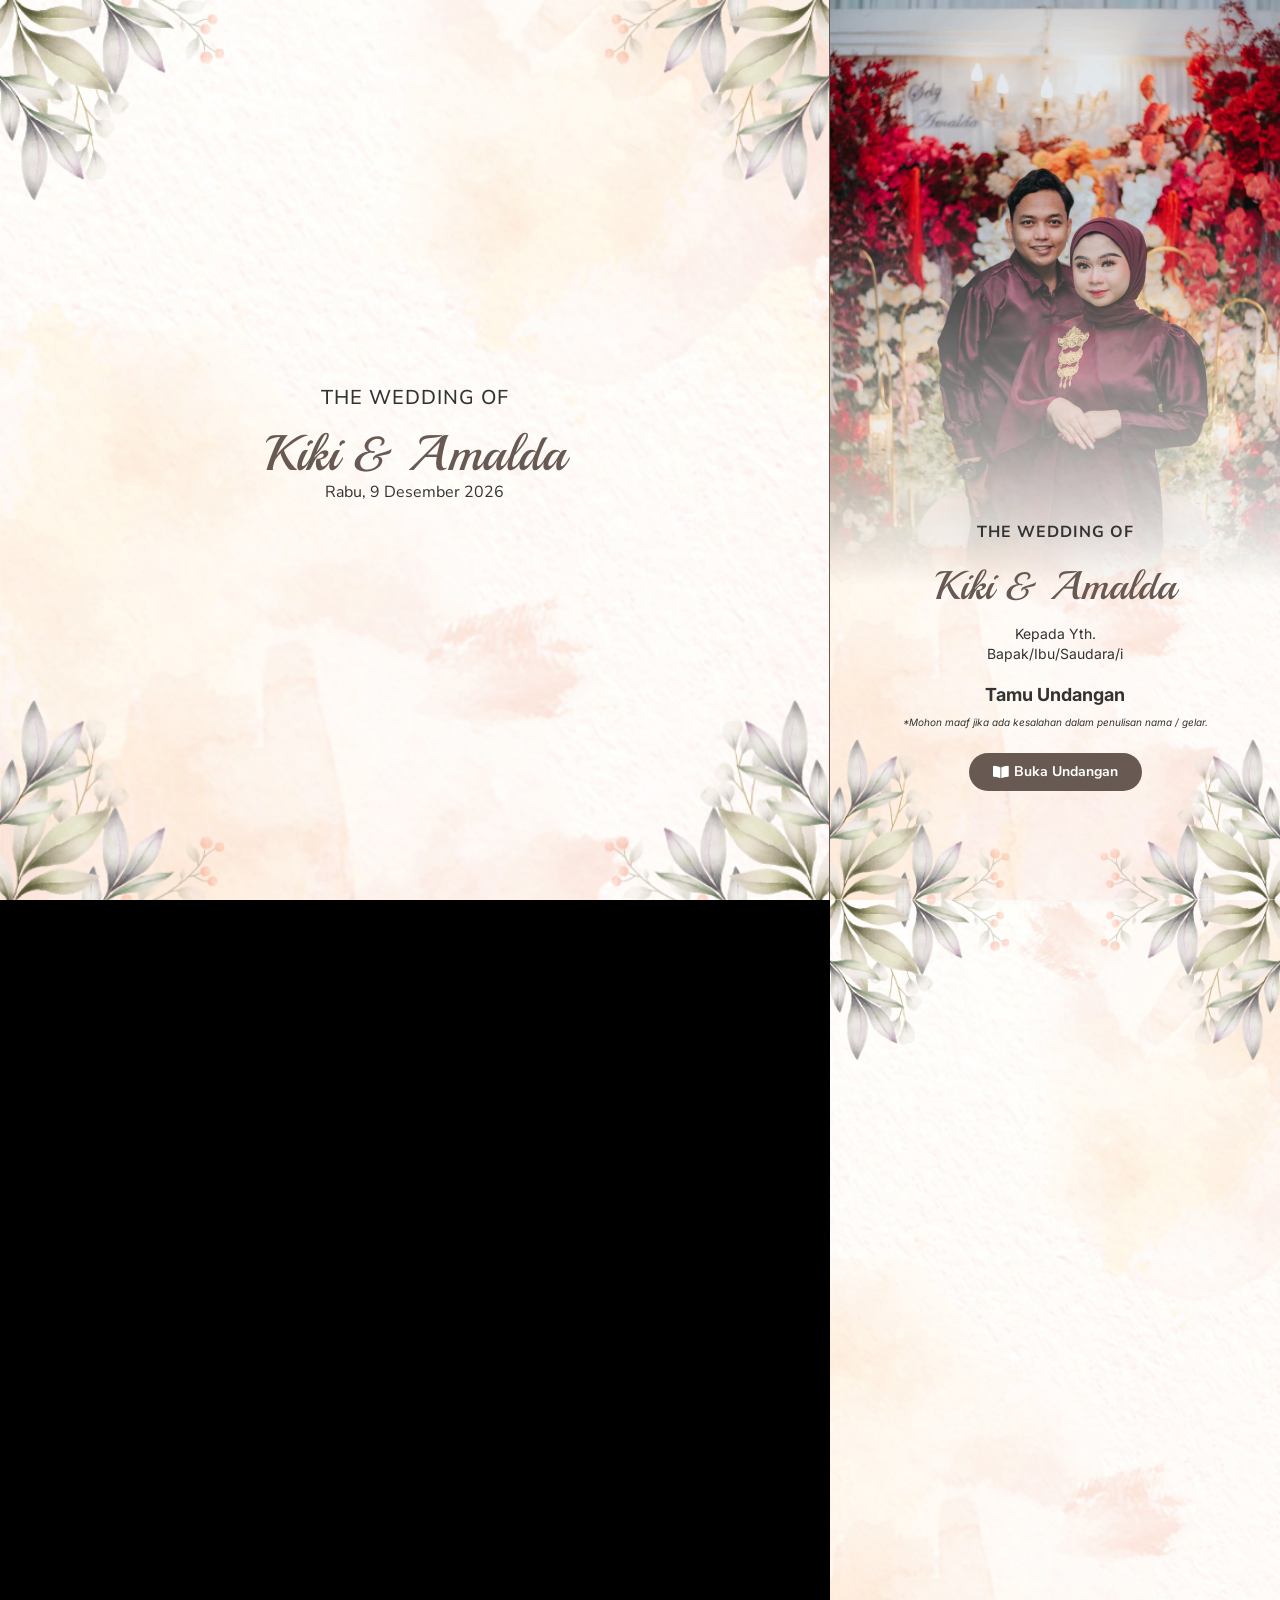
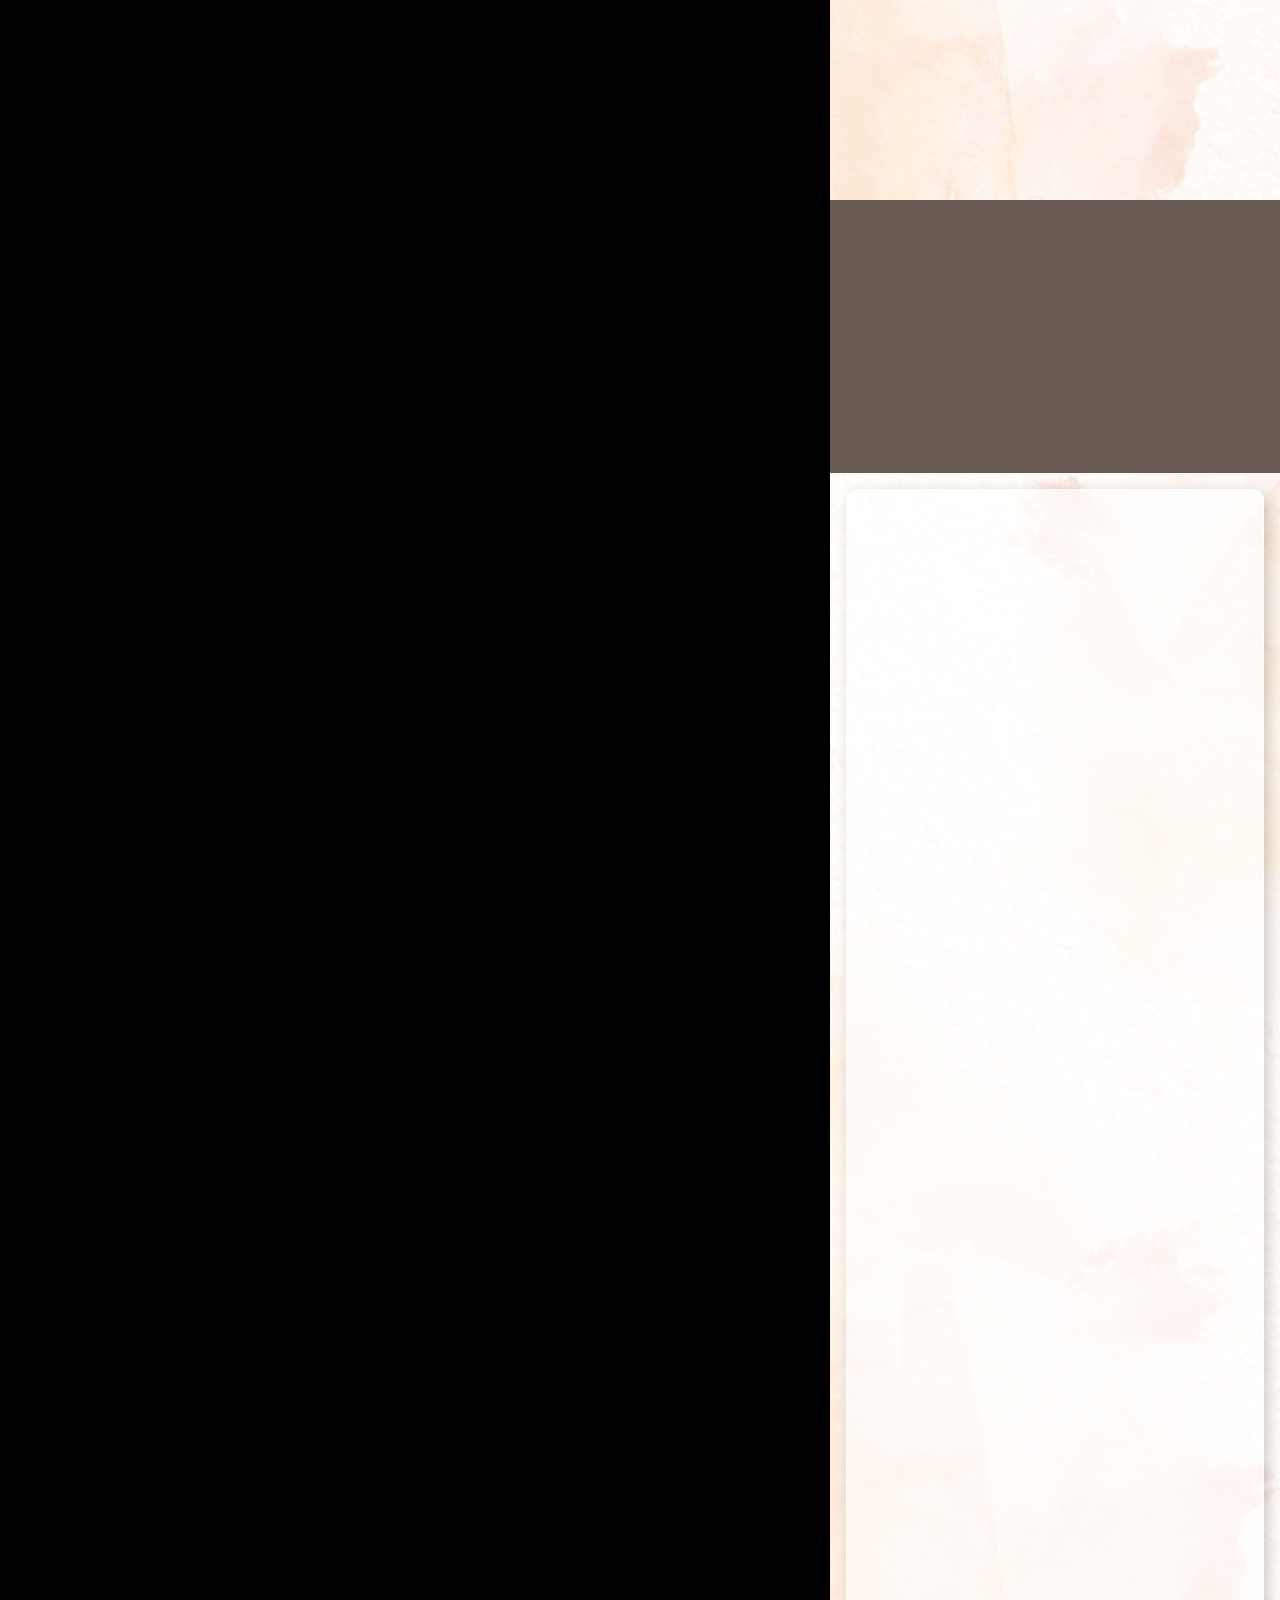
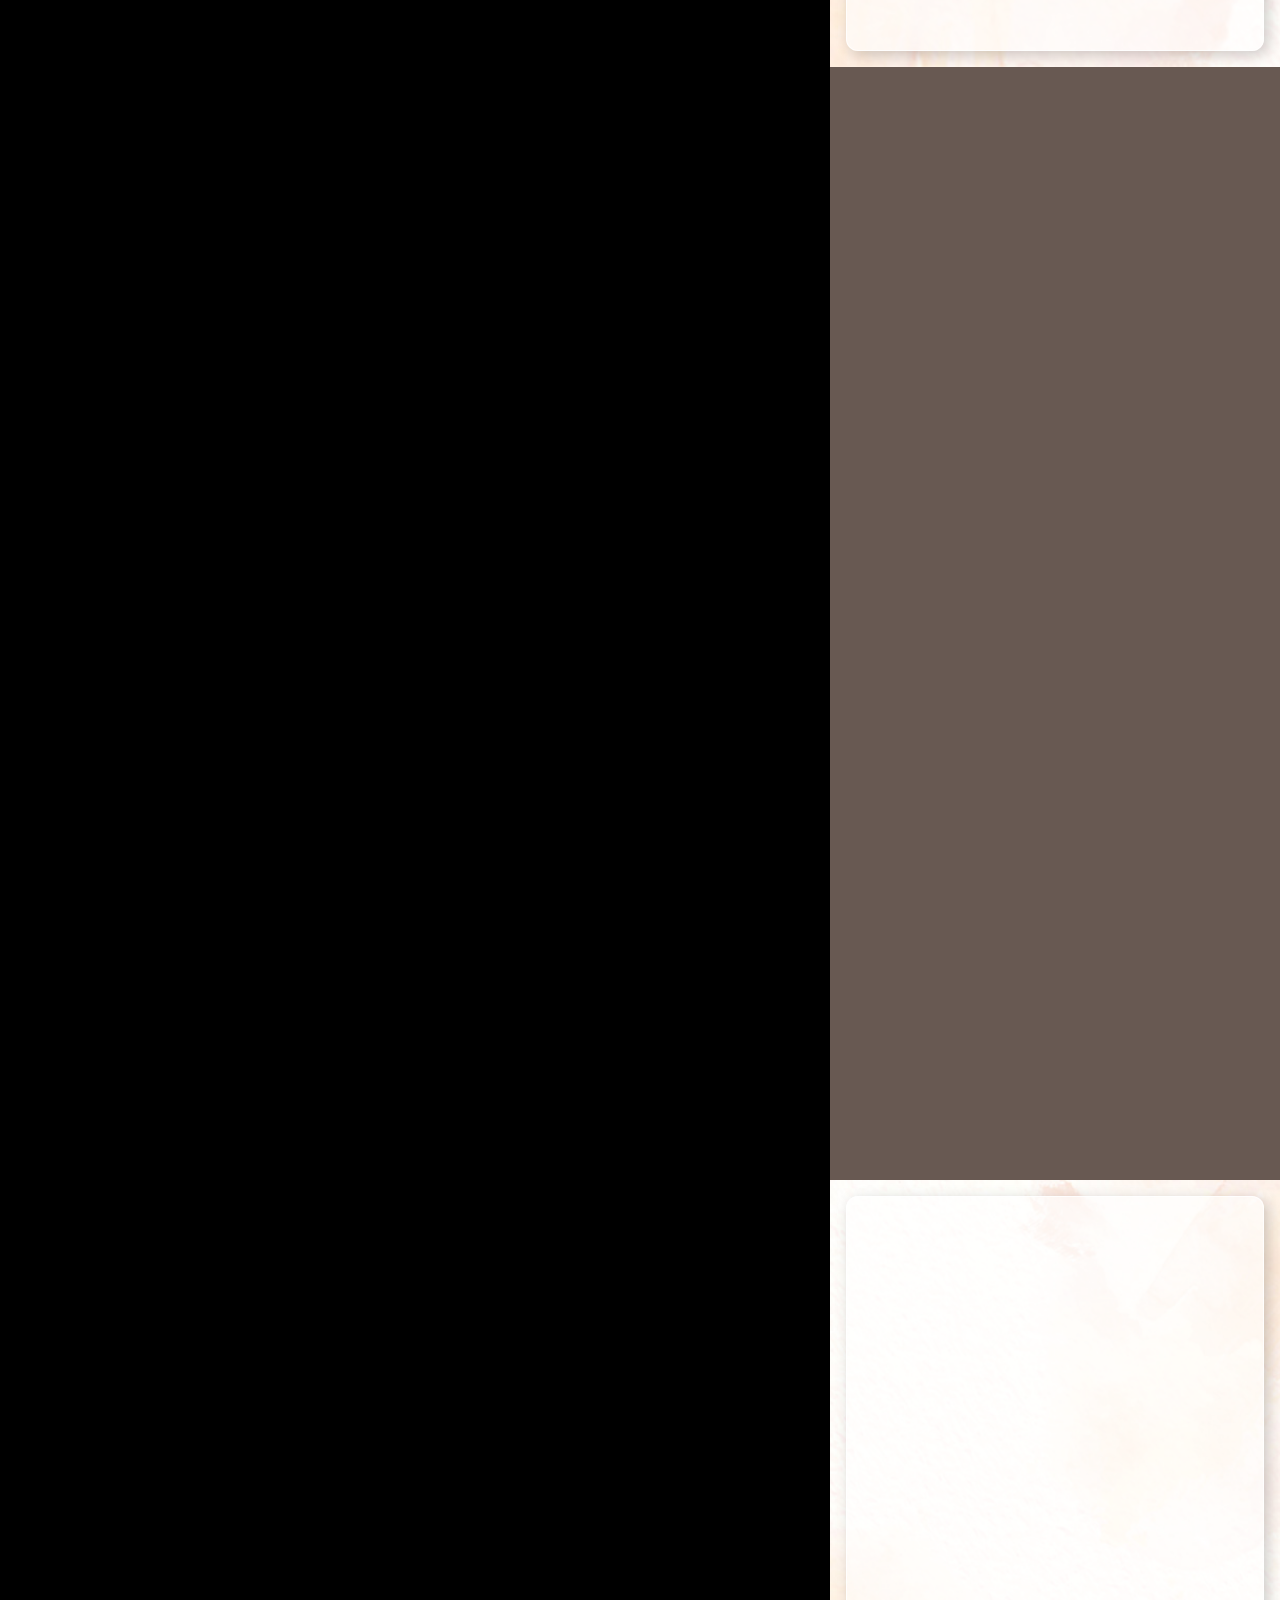
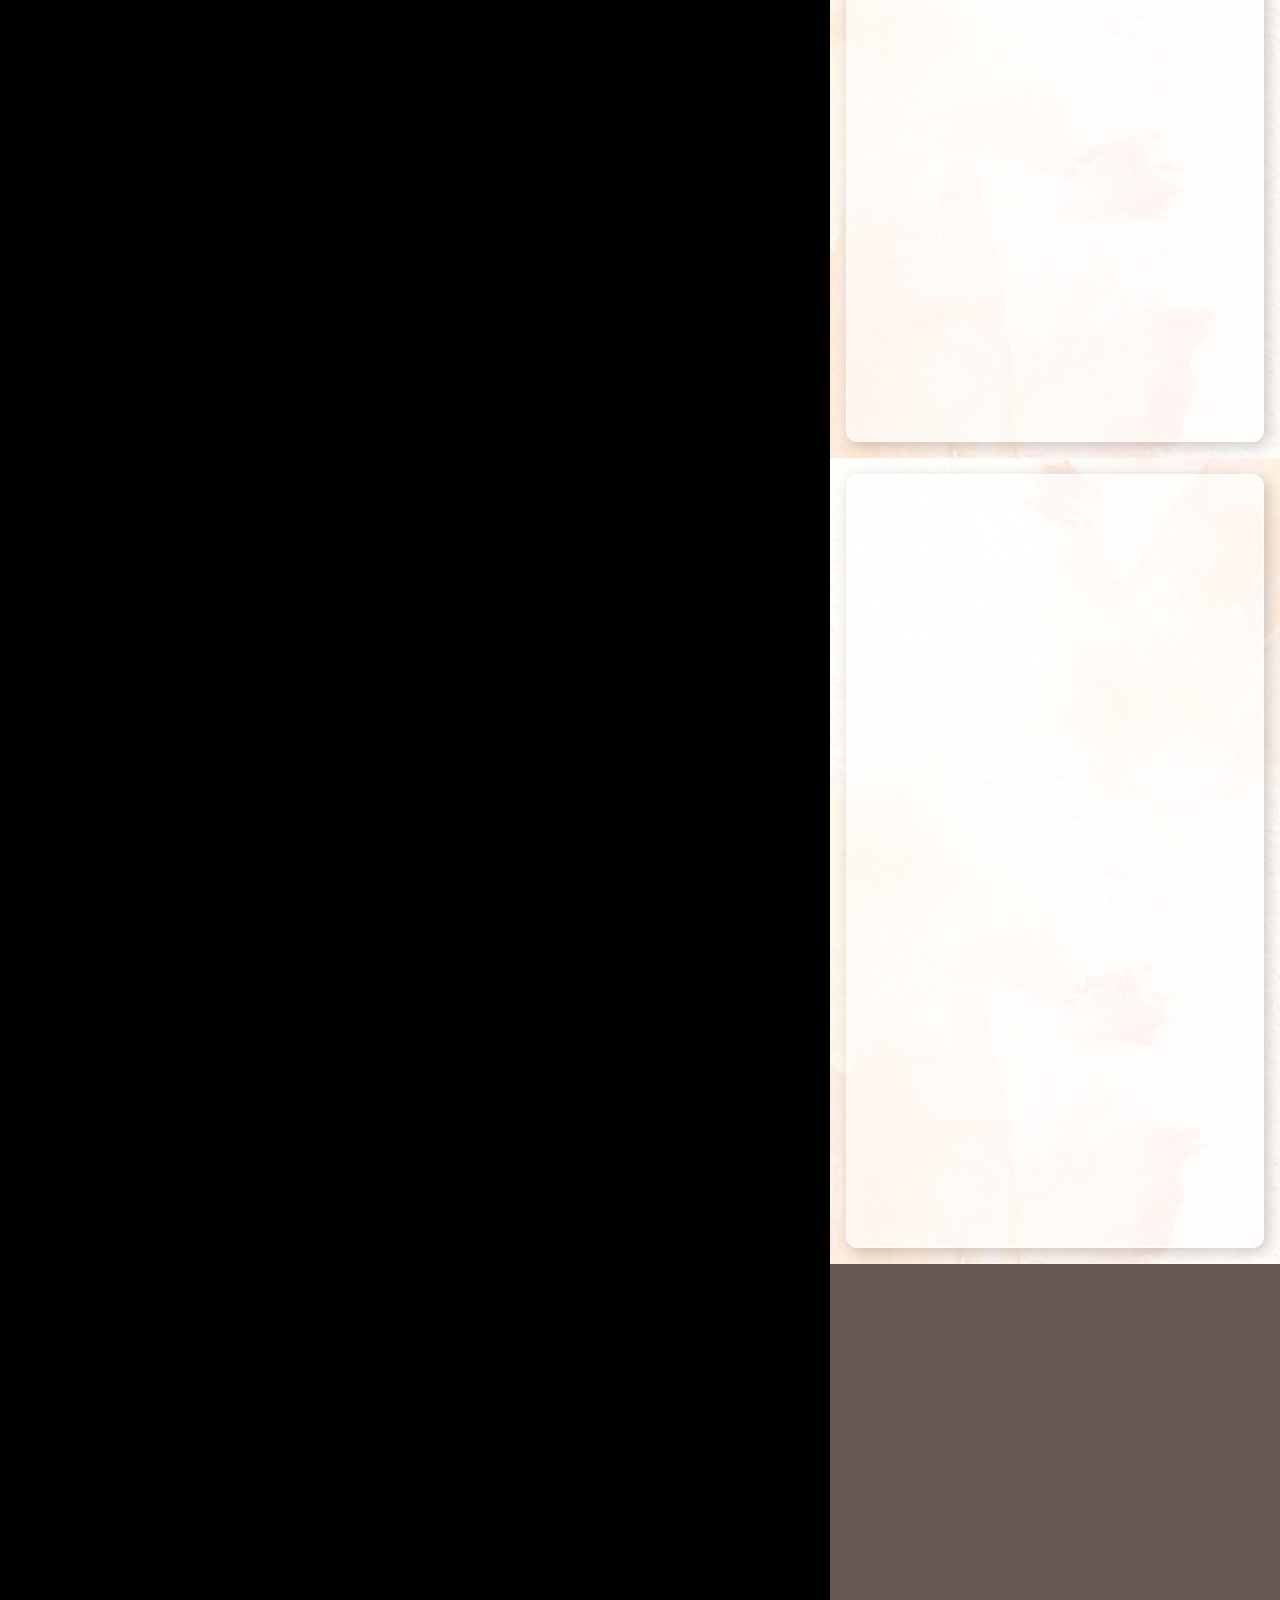
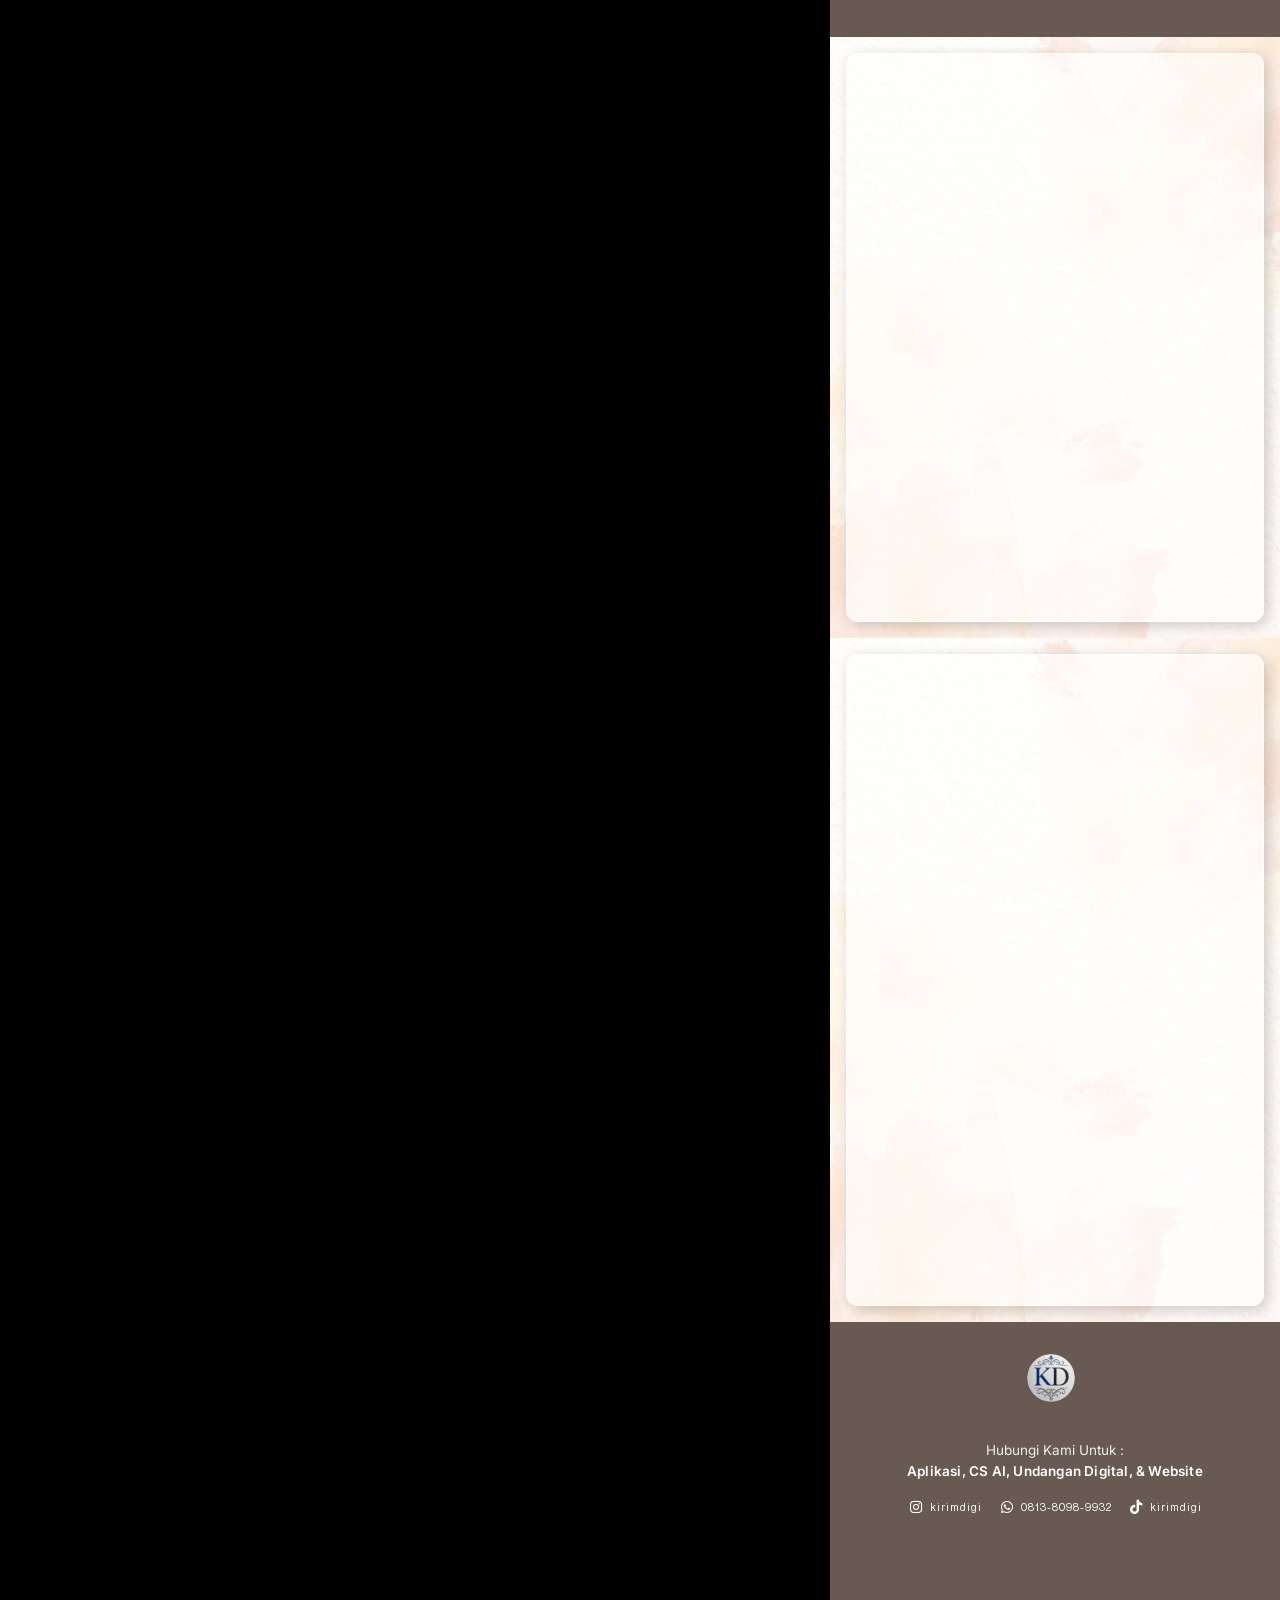
==== commit 3b27227e: "Update tanggal acara: Rabu, 9 Desember 2026" ====
--- a/index.html
+++ b/index.html
@@ -2569,7 +2569,7 @@
                           <h2
                             class="elementor-heading-title elementor-size-default"
                           >
-                            Minggu, 28 Desember 2027
+                            Rabu, 9 Desember 2026
                           </h2>
                         </div>
                       </div>
@@ -5459,7 +5459,7 @@
                                                   <p
                                                     class="elementor-heading-title elementor-size-default"
                                                   >
-                                                    Amalda Iravani Harahap
+                                                    Amalda Irvani Harahap
                                                   </p>
                                                 </div>
                                               </div>
